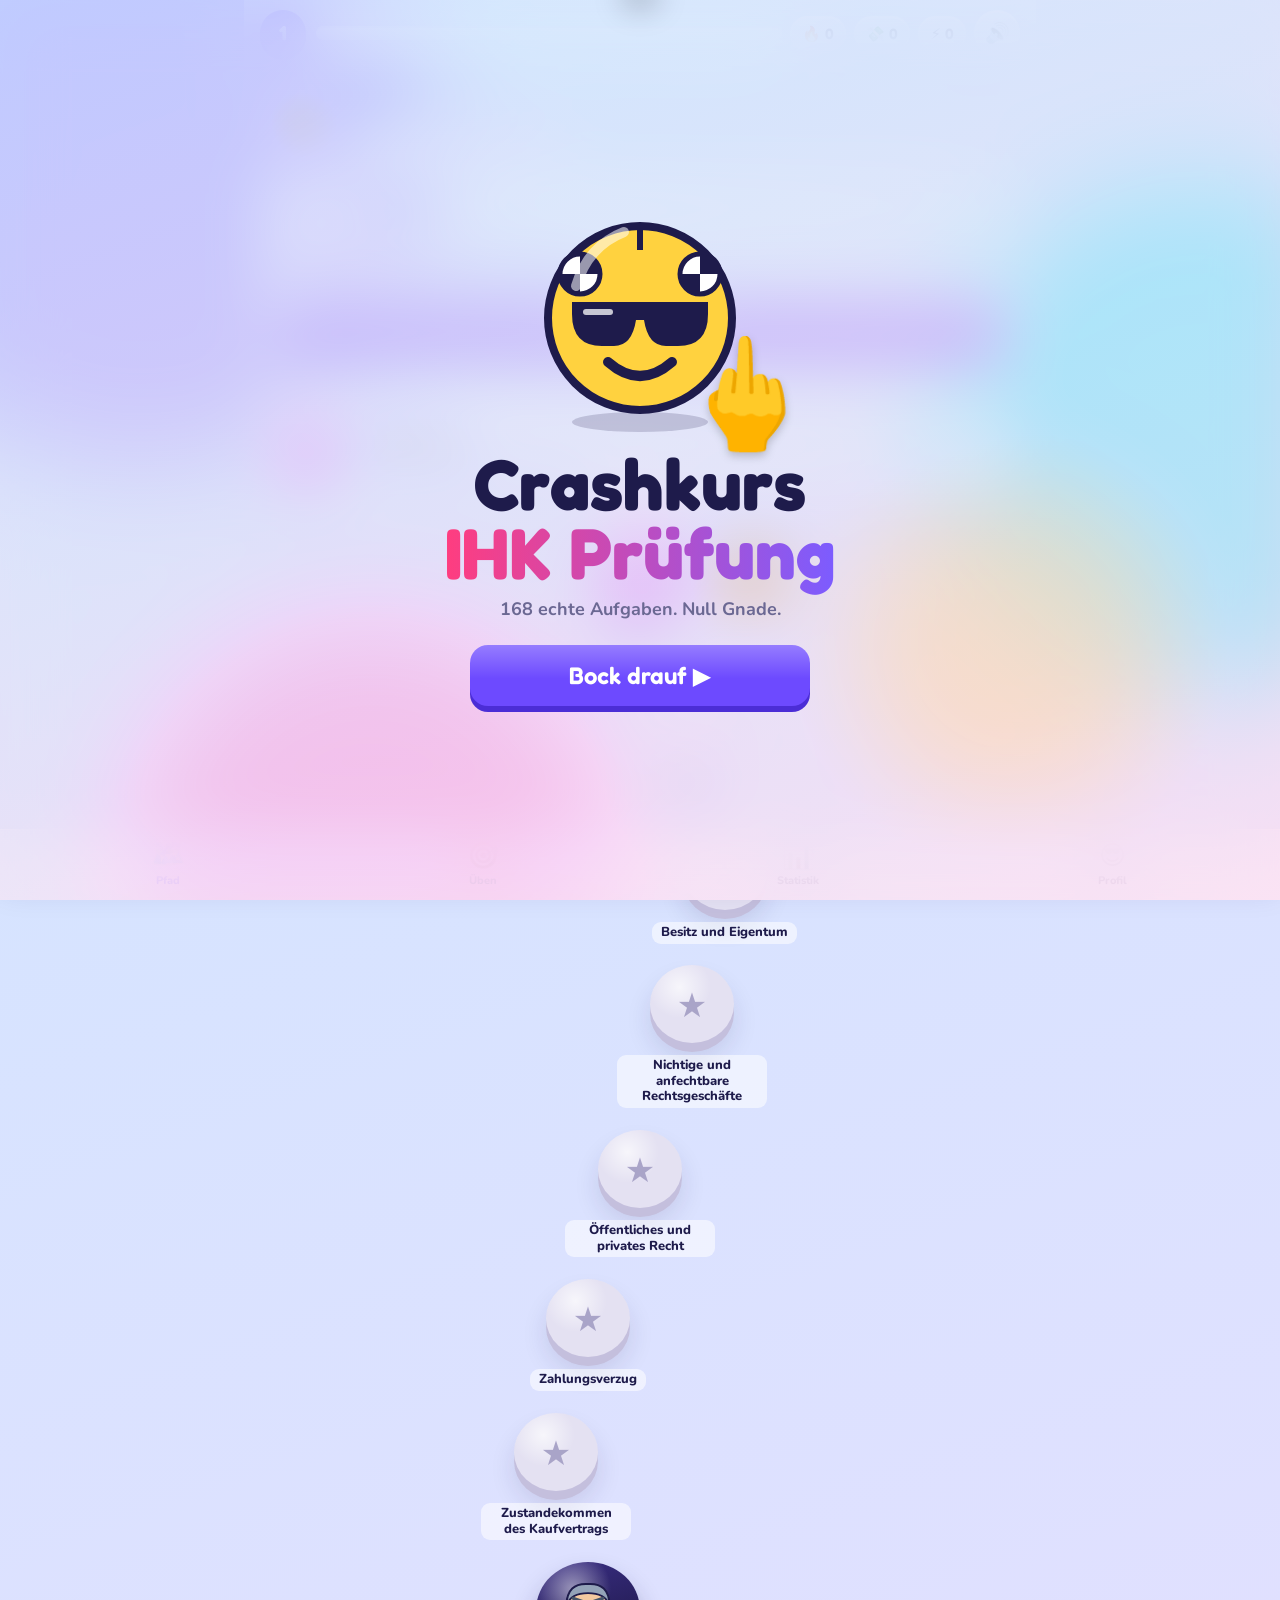
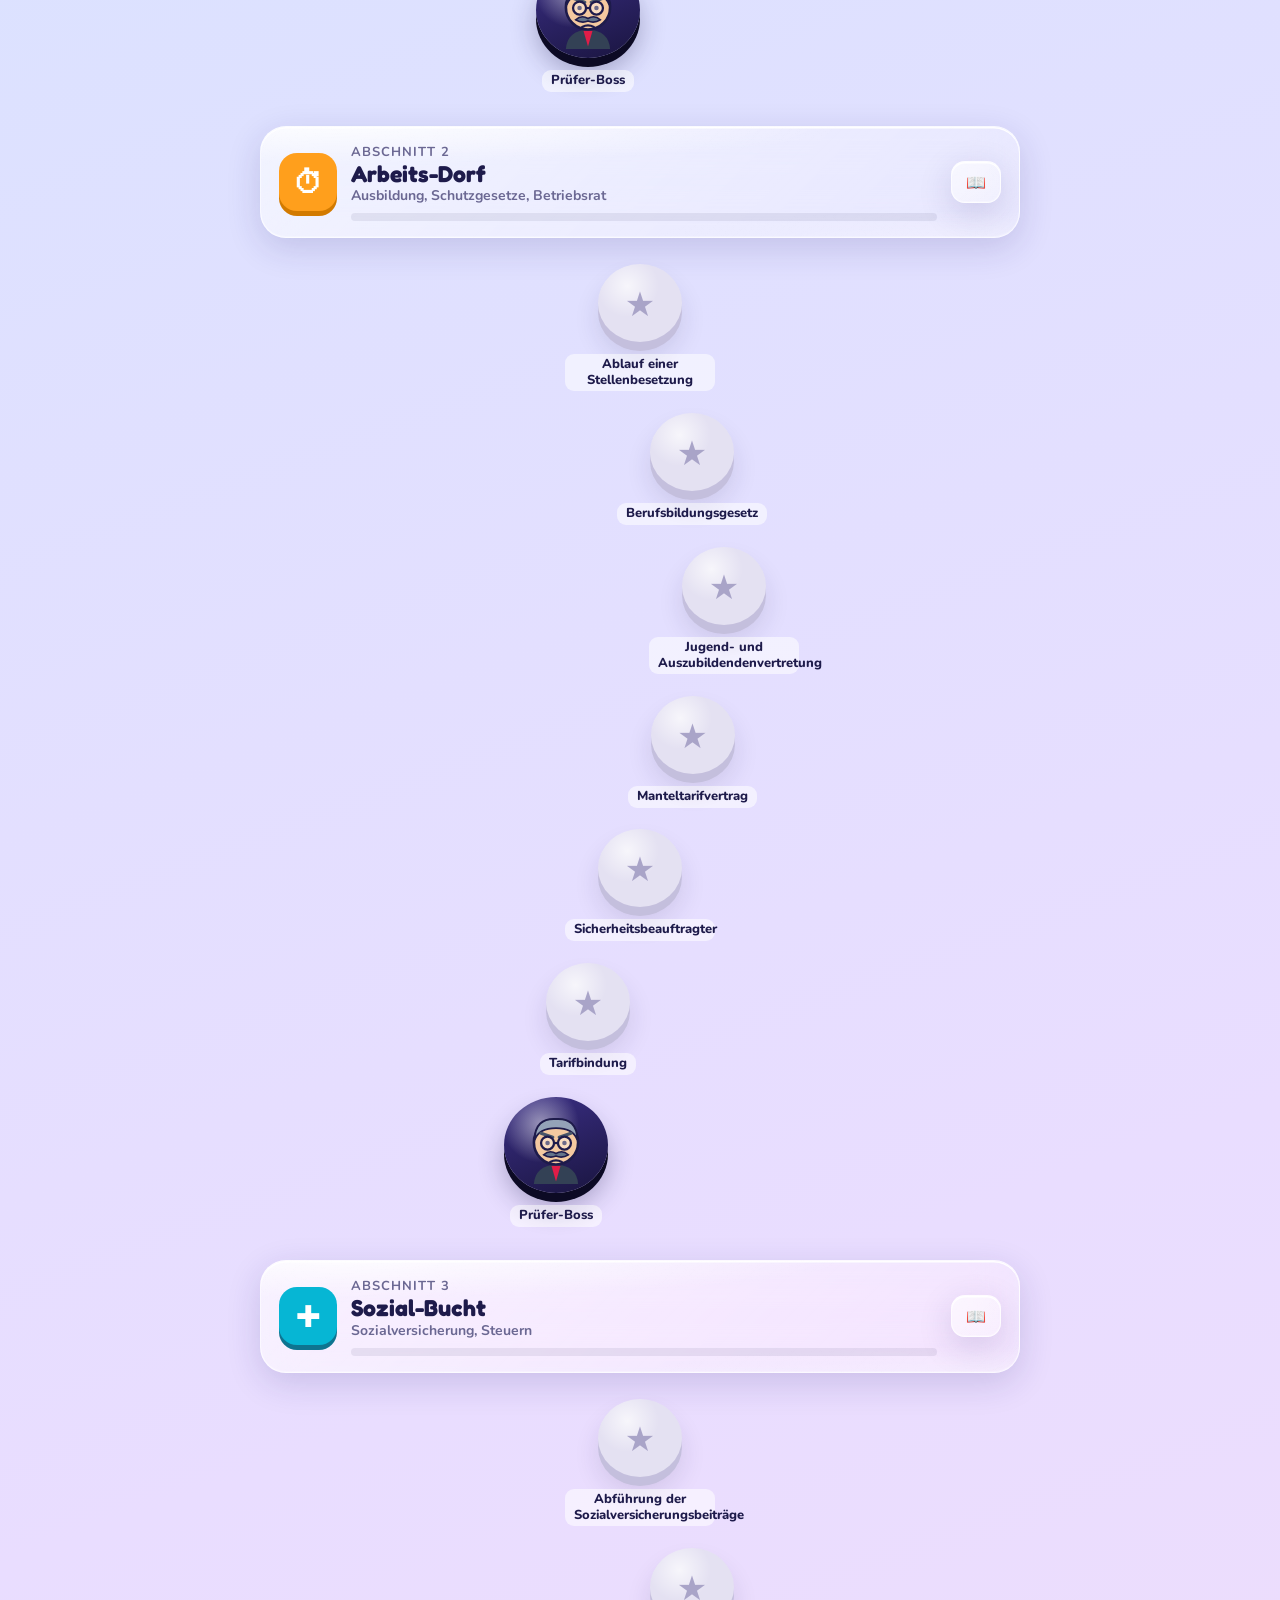
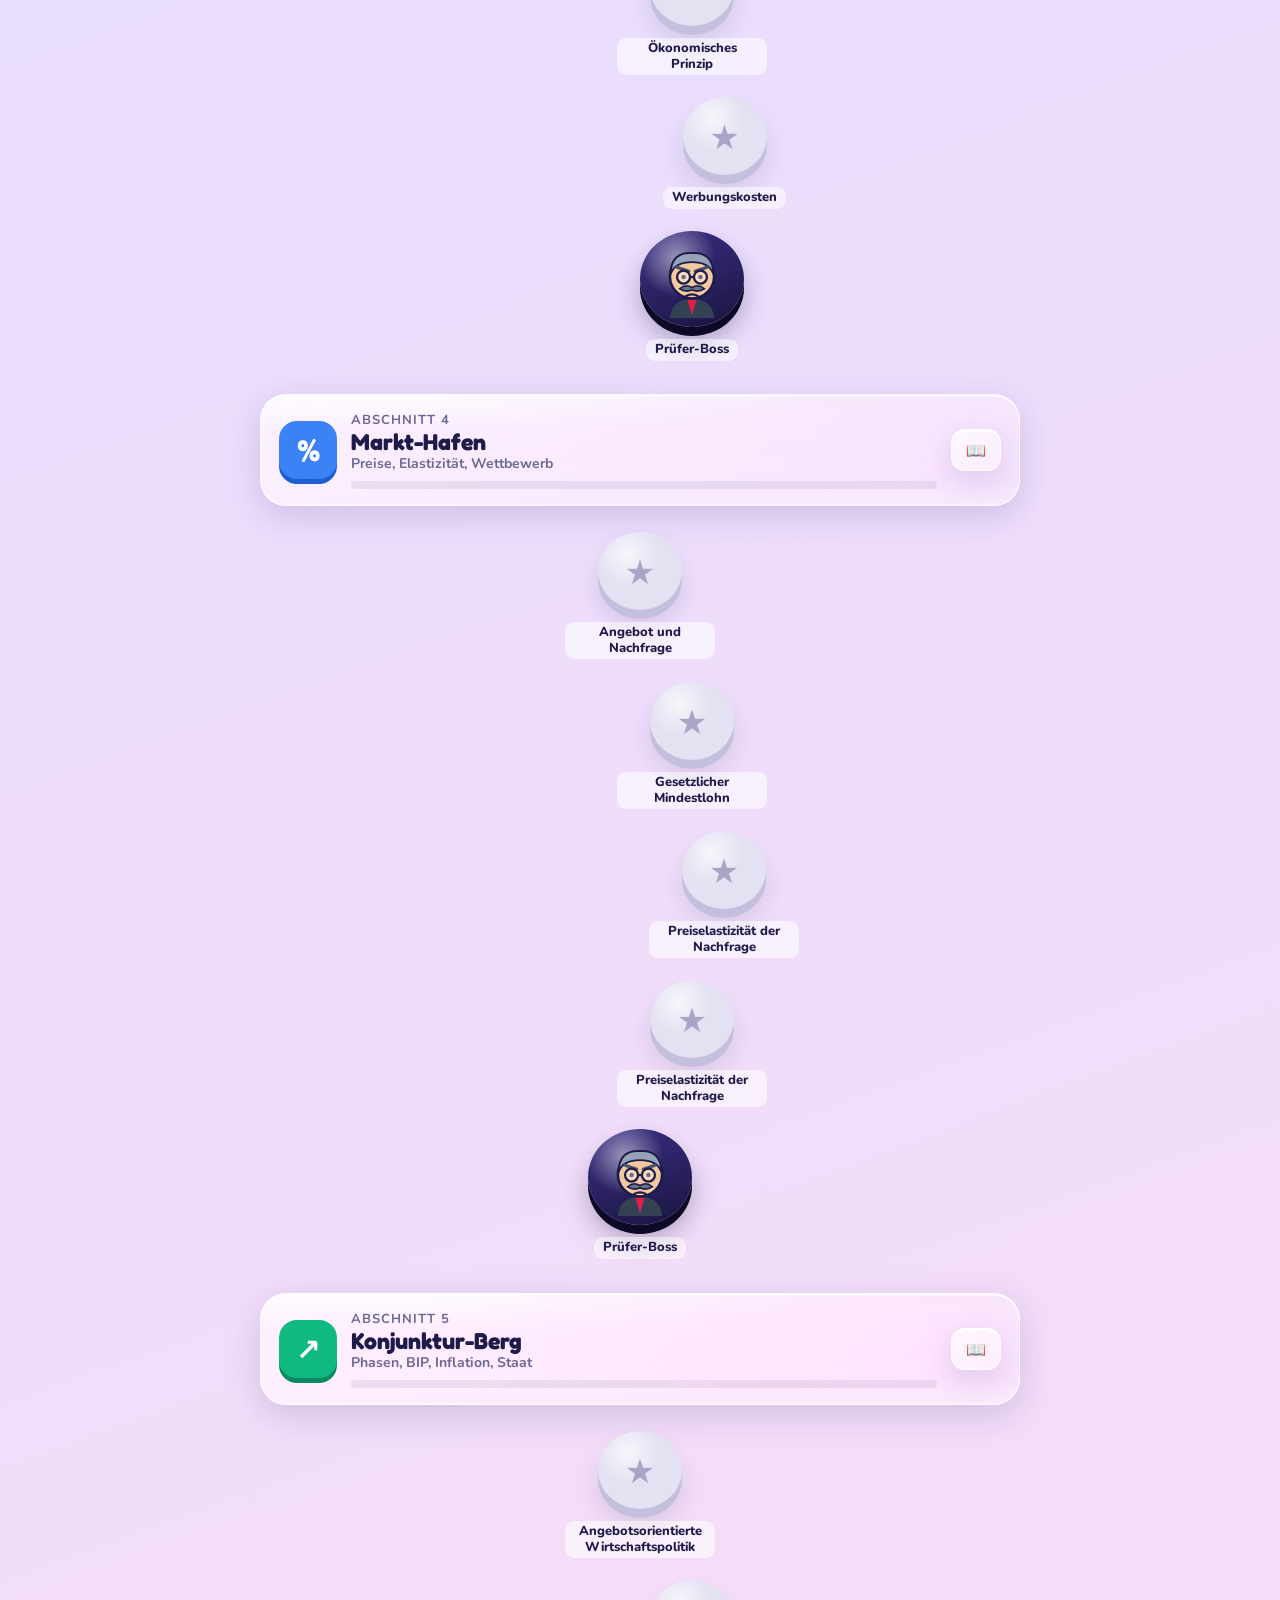
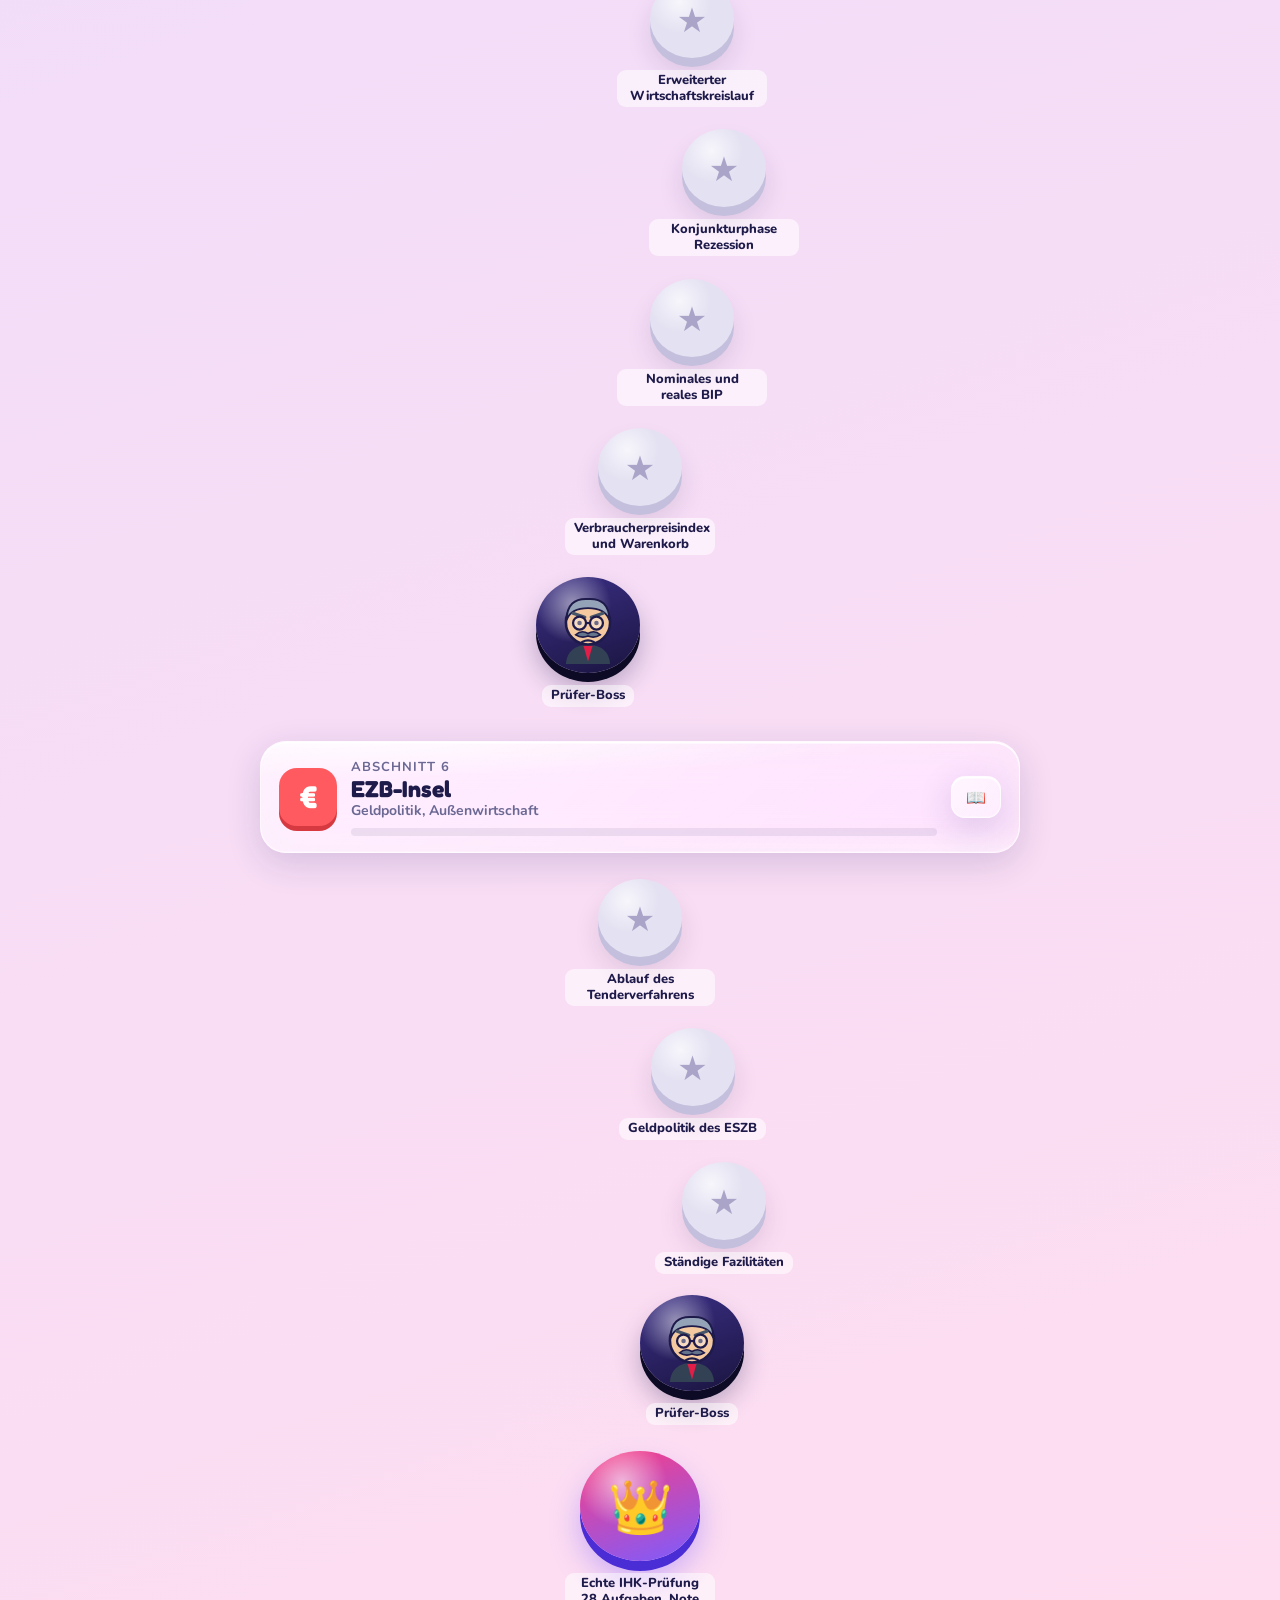
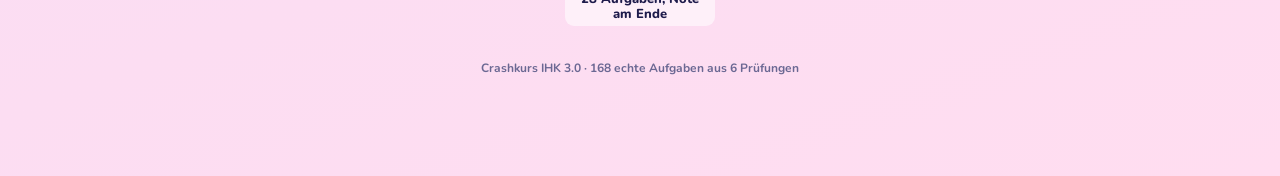
==== beta/index.html @ 233528b5 "Crashkurs IHK 3.0 Testfassung unter /beta: App-Hülle, 17 Lernmodi, Shop, Erfolge, Liga, Statistik, G" ====
<!doctype html>
<html lang="de">
<head>
<meta charset="utf-8">
<meta name="viewport" content="width=device-width, initial-scale=1, viewport-fit=cover">
<title>Crashkurs IHK</title>
<meta name="apple-mobile-web-app-capable" content="yes">
<meta name="mobile-web-app-capable" content="yes">
<meta name="apple-mobile-web-app-title" content="Crashkurs IHK">
<meta name="apple-mobile-web-app-status-bar-style" content="default">
<meta name="theme-color" content="#DDF0FF">
<meta name="format-detection" content="telephone=no">
<meta name="robots" content="noindex">
<link rel="manifest" href="../manifest.webmanifest">
<link rel="apple-touch-icon" href="../apple-touch-icon.png">
<link rel="icon" href="../icon-192.png">
<link rel="preconnect" href="https://fonts.googleapis.com">
<link rel="stylesheet" href="https://fonts.googleapis.com/css2?family=Fredoka:wght@500;600;700&family=Nunito:wght@600;700;800;900&display=swap">
<style>

/* Ein helles Spielbrett: Weltkarte mit fünf Inseln und Boss, darunter Spielrunden mit Herzen, Serie und XP */
:root{
  --bg1:#DDF0FF; --bg2:#FFE9F7; --ink:#1E1B4B; --muted:#6B6893; --card:#FFFFFF; --line:#E6E3F5;
  --ok:#22C55E; --ok-d:#15803D; --ok-bg:#E8FBEF; --bad:#F43F5E; --bad-d:#BE123C; --bad-bg:#FFE8EC;
  --gold:#FFC531; --gold-d:#D99A00; --pri:#6D4AFF; --pri-d:#4B2DD6;
  --w1:#FF5A5F; --w1d:#D63A40; --w2:#3B82F6; --w2d:#1D5FD0; --w3:#10B981; --w3d:#0A8A60; --w4:#A855F7; --w4d:#7E2FD0; --w5:#FF9F1C; --w5d:#D27A00; --w6:#06B6D4; --w6d:#0E7490;
  --f-d:"Fredoka","Nunito",system-ui,sans-serif; --f-b:"Nunito",system-ui,-apple-system,sans-serif;
  color-scheme:light;
}
*{box-sizing:border-box;-webkit-tap-highlight-color:transparent}
[hidden]{display:none!important}
html{min-height:100%;background:linear-gradient(160deg,var(--bg1),var(--bg2));background-color:var(--bg1)}
body{min-height:100vh;min-height:100dvh}
body{margin:0;font-family:var(--f-b);font-weight:700;color:var(--ink);background:transparent;font-size:18px;
  padding-left:max(16px,env(safe-area-inset-left,0px));padding-right:max(16px,env(safe-area-inset-right,0px));padding-top:max(14px,calc(env(safe-area-inset-top,0px) + 8px));padding-bottom:max(40px,env(safe-area-inset-bottom,0px))}
.wrap{max-width:760px;margin:0 auto}
button{font:inherit;color:inherit;border:0;cursor:pointer;touch-action:manipulation}
button:focus-visible{outline:4px solid var(--pri);outline-offset:3px}
/* Kopfleiste */
.top{display:flex;align-items:center;gap:10px;flex-wrap:wrap;margin-bottom:14px}
.badge{display:flex;align-items:center;gap:8px;background:var(--card);border-radius:999px;padding:8px 14px;box-shadow:0 4px 0 var(--line);font-family:var(--f-d);font-weight:600;font-size:17px;white-space:nowrap}
.lvl{display:flex;align-items:center;gap:10px;flex:1 1 220px;min-width:0}
.lvl .ring{width:46px;height:46px;border-radius:50%;background:var(--pri);color:#fff;display:flex;align-items:center;justify-content:center;font-family:var(--f-d);font-size:20px;box-shadow:0 4px 0 var(--pri-d);flex:none}
.xpbar{flex:1;height:14px;background:var(--card);border-radius:99px;overflow:hidden;box-shadow:inset 0 2px 0 var(--line)}
.xpbar i{display:block;height:100%;background:linear-gradient(90deg,var(--gold),#FF8A00);border-radius:99px;transition:width .5s}
.snd{width:46px;height:46px;border-radius:50%;background:var(--card);box-shadow:0 4px 0 var(--line);font-size:20px}
/* Karte */
.hero{text-align:center;margin:6px 0 4px}
.hero h1{font-family:var(--f-d);font-size:40px;margin:0;line-height:1;letter-spacing:.5px}
.hero p{margin:6px 0 0;color:var(--muted);font-size:16px}
.map{position:relative;display:flex;flex-direction:column;gap:26px;padding:24px 0 10px}
.node{display:flex;align-items:center;gap:16px;width:min(100%,520px)}
.node:nth-child(odd){align-self:flex-start;margin-left:6%} .node:nth-child(even){align-self:flex-end;margin-right:6%;flex-direction:row-reverse;text-align:right}
.orb{width:104px;height:104px;border-radius:50%;flex:none;background:var(--c);box-shadow:0 8px 0 var(--cd),0 14px 24px rgba(30,27,75,.18);color:#fff;font-family:var(--f-d);font-size:42px;display:flex;align-items:center;justify-content:center;position:relative;transition:transform .12s}
.orb:active{transform:translateY(6px);box-shadow:0 2px 0 var(--cd)}
.orb .ic{line-height:1}
.node .info{min-width:0}
.node .name{font-family:var(--f-d);font-size:22px;line-height:1.1}
.stars{font-size:22px;letter-spacing:2px;margin-top:4px;color:#D7D3EE}
.stars b{color:var(--gold);font-weight:inherit}
.node .sub{font-size:14px;color:var(--muted)}
.pulse::after{content:"";position:absolute;inset:-8px;border-radius:50%;border:4px solid var(--c);opacity:.5;animation:pulse 1.6s infinite}
@keyframes pulse{0%{transform:scale(.92);opacity:.6}100%{transform:scale(1.18);opacity:0}}
.boss .orb{width:124px;height:124px;background:linear-gradient(150deg,#2B2464,#5B3BD6);box-shadow:0 8px 0 #1A1540,0 14px 24px rgba(30,27,75,.25);font-size:50px}
.path{position:absolute;inset:0;pointer-events:none;z-index:-1}
/* Sheet */
.dim{position:fixed;inset:0;cursor:pointer;background:rgba(30,27,75,.45);display:flex;align-items:flex-end;justify-content:center;z-index:30;padding:0 max(12px,env(safe-area-inset-right,0px)) 0 max(12px,env(safe-area-inset-left,0px))}
.sheet{background:var(--card);width:min(100%,760px);border-radius:28px 28px 0 0;padding:22px 22px calc(22px + env(safe-area-inset-bottom,0px));max-height:88vh;overflow:auto;animation:up .22s ease-out}
@keyframes up{from{transform:translateY(40px);opacity:.5}to{transform:none;opacity:1}}
.sheet h2{font-family:var(--f-d);font-size:28px;margin:0 0 4px}
.btn{display:block;width:100%;border-radius:18px;padding:16px 18px;font-family:var(--f-d);font-size:21px;font-weight:600;background:var(--c,var(--pri));color:#fff;box-shadow:0 6px 0 var(--cd,var(--pri-d));transition:transform .08s}
.btn:active{transform:translateY(5px);box-shadow:0 1px 0 var(--cd,var(--pri-d))}
.btn.light{background:var(--card);color:var(--ink);box-shadow:0 6px 0 var(--line);border:2px solid var(--line)}
.btn[disabled]{background:#D9D6EA;box-shadow:0 6px 0 #C2BEDA;color:#fff}
.btns{display:flex;flex-direction:column;gap:14px;margin-top:16px}
/* Spiel */
.bar{display:flex;align-items:center;gap:12px;margin:calc(-1 * max(14px,calc(env(safe-area-inset-top,0px) + 8px))) -16px 14px;padding:10px 16px;position:sticky;top:0;z-index:15;background:rgba(238,240,255,.92);-webkit-backdrop-filter:blur(10px);backdrop-filter:blur(10px);padding-top:max(10px,calc(env(safe-area-inset-top,0px) + 6px))}
.x{width:44px;height:44px;border-radius:50%;background:var(--card);font-size:22px;box-shadow:0 4px 0 var(--line);flex:none}
.prog{flex:1;height:18px;background:var(--card);border-radius:99px;overflow:hidden;box-shadow:inset 0 2px 0 var(--line)}
.prog i{display:block;height:100%;background:var(--c);border-radius:99px;transition:width .4s}
.hearts{font-size:24px;letter-spacing:1px;white-space:nowrap;color:var(--bad)}
.hearts .off{color:#D7D3EE}
.combo{font-family:var(--f-d);background:var(--gold);color:var(--ink);border-radius:12px;padding:4px 10px;font-size:16px;box-shadow:0 3px 0 var(--gold-d)}
.qcard{background:var(--card);border-radius:26px;padding:22px;box-shadow:0 8px 0 var(--line)}
.tag{display:inline-block;background:var(--c);color:#fff;border-radius:10px;padding:4px 12px;font-size:14px;font-family:var(--f-d);font-weight:600;margin-bottom:10px}
.qtext{font-size:19px;line-height:1.5;font-weight:700}
.qtext b{font-weight:900}
.qtext ul{margin:8px 0;padding-left:22px}
.qtext table{border-collapse:separate;border-spacing:0;margin:10px 0;font-size:16px;border-radius:12px;overflow:hidden;border:2px solid var(--line)}
.qtext td,.qtext th{padding:7px 12px;text-align:right;border-bottom:2px solid var(--line)}
.qtext th{background:#F4F2FF}
.tbl{overflow-x:auto}
.ask{margin-top:12px;font-family:var(--f-d);font-size:21px;font-weight:600;color:var(--c)}
.answers{display:flex;flex-direction:column;gap:12px;margin-top:18px}
.ans{display:flex;align-items:center;gap:14px;text-align:left;background:var(--card);border:3px solid var(--line);border-radius:18px;padding:14px 16px;box-shadow:0 5px 0 var(--line);font-size:18px;font-weight:800;transition:transform .08s}
.ans:active{transform:translateY(4px);box-shadow:0 1px 0 var(--line)}
.ans .n{width:38px;height:38px;border-radius:12px;background:#F1EFFD;display:flex;align-items:center;justify-content:center;font-family:var(--f-d);flex:none;font-size:18px}
.ans.sel{border-color:var(--c);box-shadow:0 5px 0 var(--cd);background:#FAF9FF}
.ans.sel .n{background:var(--c);color:#fff}
.ans.right{border-color:var(--ok);box-shadow:0 5px 0 var(--ok-d);background:var(--ok-bg)} .ans.right .n{background:var(--ok);color:#fff}
.ans.wrong{border-color:var(--bad);box-shadow:0 5px 0 var(--bad-d);background:var(--bad-bg)} .ans.wrong .n{background:var(--bad);color:#fff}
.numrow{display:flex;gap:12px;align-items:center;margin-top:18px;flex-wrap:wrap}
.numrow input{font-family:var(--f-d);font-size:30px;width:240px;max-width:100%;padding:12px 16px;border-radius:18px;border:3px solid var(--c);color:var(--ink);background:#FAF9FF;font-weight:600}
.numrow .u{font-family:var(--f-d);font-size:24px}
.picked .ans{border-style:dashed}
.lbl{font-size:14px;color:var(--muted);margin-top:14px}
.check{margin-top:18px}
.shake{animation:shake .4s}
@keyframes shake{20%{transform:translateX(-10px)}40%{transform:translateX(10px)}60%{transform:translateX(-6px)}80%{transform:translateX(6px)}}
/* Rückmeldung */
.fb{position:fixed;left:0;right:0;bottom:0;z-index:20;display:flex;justify-content:center;padding:0 max(12px,env(safe-area-inset-right,0px)) 0 max(12px,env(safe-area-inset-left,0px))}
.fb .in{width:min(100%,760px);border-radius:28px 28px 0 0;padding:20px 22px calc(20px + env(safe-area-inset-bottom,0px));animation:up .22s ease-out;max-height:70vh;overflow:auto}
.fb.ok .in{background:var(--ok-bg);border-top:5px solid var(--ok)} .fb.bad .in{background:var(--bad-bg);border-top:5px solid var(--bad)}
.fb h3{font-family:var(--f-d);font-size:28px;margin:0;display:flex;align-items:center;gap:10px;flex-wrap:wrap}
.fb.ok h3{color:var(--ok-d)} .fb.bad h3{color:var(--bad-d)}
.xp{font-size:18px;background:var(--gold);color:var(--ink);border-radius:10px;padding:2px 10px;box-shadow:0 3px 0 var(--gold-d)}
.why{font-size:17px;line-height:1.5;margin-top:8px;font-weight:700}
.why b{font-weight:900}
.space{height:58vh}
/* Spickzettel */
.lern .card{border-radius:18px;padding:14px 16px;background:#F7F5FF;border-left:8px solid var(--c);margin-top:12px}
.lern .card h3{font-family:var(--f-d);margin:0 0 4px;font-size:20px}
.lern .card p{margin:4px 0;font-size:16px;line-height:1.5}
.lern .formel{margin-top:12px;background:var(--ink);color:#fff;border-radius:16px;padding:12px 14px;text-align:center;font-family:var(--f-d);font-size:17px}
/* Ende */
.end{text-align:center;padding-top:10px}
.big3{font-size:76px;letter-spacing:6px;color:#D7D3EE;line-height:1.1}
.big3 b{color:var(--gold);font-weight:inherit;display:inline-block;animation:pop .5s backwards}
.big3 b:nth-child(2){animation-delay:.25s} .big3 b:nth-child(3){animation-delay:.5s}
@keyframes pop{0%{transform:scale(0) rotate(-40deg)}70%{transform:scale(1.3)}100%{transform:none}}
.end h1{font-family:var(--f-d);font-size:40px;margin:6px 0}
.statrow{display:flex;gap:12px;justify-content:center;flex-wrap:wrap;margin:16px 0}
.stat{background:var(--card);border-radius:18px;padding:12px 18px;box-shadow:0 5px 0 var(--line);min-width:110px}
.stat b{display:block;font-family:var(--f-d);font-size:30px}
.stat span{font-size:14px;color:var(--muted)}
.note{font-family:var(--f-d);font-size:110px;line-height:1;color:var(--pri)}
canvas#fx{position:fixed;inset:0;pointer-events:none;z-index:50;width:100%;height:100%}
@media (max-width:520px){.orb{width:84px;height:84px;font-size:34px}.boss .orb{width:100px;height:100px}.hero h1{font-size:32px}.node .name{font-size:19px}}
@media (prefers-reduced-motion:reduce){*{animation:none!important;transition:none!important}}
.sheet{cursor:default}
*{-webkit-tap-highlight-color:transparent}

/* Echte Aufgaben */
.tags{display:flex;flex-wrap:wrap;gap:6px;margin-bottom:6px}.tags .tag{margin:0}
.tag.src{background:#EEF0FF;color:var(--ink)} .tag.typ{background:var(--ink)}
.sit{background:#F6F5FF;border-radius:16px;padding:12px 14px;margin:8px 0 10px;font-size:17px;line-height:1.5;color:#3A376B;border-left:6px solid var(--c)}
.chips{display:flex;flex-wrap:wrap;gap:10px;margin-top:14px}
.chip{display:flex;align-items:center;gap:10px;background:var(--card);border:3px solid var(--line);border-radius:16px;padding:8px 12px 8px 8px;box-shadow:0 4px 0 var(--line);font-size:16px;font-weight:800;text-align:left;touch-action:none;user-select:none;-webkit-user-select:none;max-width:100%}
.chip .n,.row .slot,.sitem .n{width:36px;height:36px;border-radius:11px;background:var(--c);color:#fff;display:flex;align-items:center;justify-content:center;font-family:var(--f-d);flex:none;font-size:18px}
.chip.sel{border-color:var(--c);box-shadow:0 4px 0 var(--cd);transform:translateY(-3px)}
.ghost{position:fixed;z-index:60;pointer-events:none;transform:rotate(-3deg) scale(1.06);box-shadow:0 14px 30px rgba(30,27,75,.3)!important;border-color:var(--c)!important;margin:0}
.rows{display:flex;flex-direction:column;gap:12px;margin-top:18px}
.row{display:flex;align-items:center;gap:14px;text-align:left;background:var(--card);border:3px dashed #CFCBEA;border-radius:18px;padding:12px 14px;font-size:17px;font-weight:800}
.row .slot{background:#F1EFFD;color:var(--muted);width:auto;min-width:44px;padding:0 8px;height:44px;font-size:20px;gap:6px}
.row.filled{border-style:solid;border-color:var(--c)} .row.filled .slot{background:var(--c);color:#fff}
.row.hover{background:#F4F2FF;border-color:var(--c);transform:scale(1.02)}
.row.right{border:3px solid var(--ok);background:var(--ok-bg)} .row.right .slot{background:var(--ok);color:#fff}
.row.wrong{border:3px solid var(--bad);background:var(--bad-bg)} .row.wrong .slot{background:var(--bad);color:#fff}
.row .slot s{opacity:.7;font-size:15px}
.pop{animation:pop2 .3s}@keyframes pop2{50%{transform:scale(1.04)}}
.sortlist{display:flex;flex-direction:column;gap:12px;margin-top:16px}
.sitem{display:flex;align-items:center;gap:12px;background:var(--card);border:3px solid var(--line);border-radius:18px;padding:12px;box-shadow:0 5px 0 var(--line);font-size:17px;font-weight:800;touch-action:none;user-select:none;-webkit-user-select:none;cursor:grab;position:relative}
.sitem .t{flex:1;min-width:0}
.sitem .grip{font-size:22px;color:var(--muted);flex:none}
.sitem .mv{display:flex;flex-direction:column;gap:4px;flex:none}
.sitem .mv button{width:40px;height:30px;border-radius:9px;background:#F1EFFD;font-size:14px;color:var(--ink)}
.sitem.drag{z-index:5;border-color:var(--c);box-shadow:0 14px 28px rgba(30,27,75,.25);cursor:grabbing;transition:none}
.sitem.right{border-color:var(--ok);background:var(--ok-bg)} .sitem.right .n{background:var(--ok)}
.sitem.wrong{border-color:var(--bad);background:var(--bad-bg)} .sitem.wrong .n{background:var(--bad)}
.btn.exam{display:flex;justify-content:space-between;align-items:center;gap:10px;text-align:left}
.btn.exam small{font-family:var(--f-b);font-size:14px;color:var(--muted);font-weight:700}
.fehler{text-align:left;max-width:620px;margin:10px auto 0}
.fehler h3{font-family:var(--f-d);font-size:22px;margin:0 0 8px}
.fz{background:var(--card);border-radius:16px;padding:12px 14px;margin-bottom:10px;border-left:7px solid var(--c);box-shadow:0 4px 0 var(--line);font-size:15px;line-height:1.45}
.fz b{display:block;font-size:16px;margin-bottom:2px}
/* ===== Crashkurs IHK: Liquid Glass, Pfad, Figuren, Effekte ===== */
html{background:linear-gradient(160deg,#CFE6FF 0%,#E9DDFF 45%,#FFDDF0 100%);background-color:#DDE6FF}
.blobs{position:fixed;inset:0;z-index:-1;overflow:hidden;pointer-events:none}
.blobs i{position:absolute;border-radius:50%;filter:blur(50px);opacity:.75;animation:blob 18s ease-in-out infinite alternate}
.blobs i:nth-child(1){width:46vmax;height:46vmax;background:#7C5CFF;left:-12vmax;top:-10vmax}
.blobs i:nth-child(2){width:40vmax;height:40vmax;background:#22D3EE;right:-14vmax;top:20vh;animation-duration:22s}
.blobs i:nth-child(3){width:38vmax;height:38vmax;background:#FF5FA2;left:10vw;bottom:-16vmax;animation-duration:26s}
.blobs i:nth-child(4){width:26vmax;height:26vmax;background:#FFC531;right:8vw;bottom:10vh;animation-duration:20s;opacity:.55}
@keyframes blob{0%{transform:translate(0,0) scale(1)}50%{transform:translate(6vw,-4vh) scale(1.12)}100%{transform:translate(-5vw,5vh) scale(.92)}}
.glass,.qcard,.sheet,.fb .in,.badge,.snd,.x,.unit,.stat,.fz,.btn.light{
  background:linear-gradient(135deg,rgba(255,255,255,.62),rgba(255,255,255,.28));
  -webkit-backdrop-filter:blur(22px) saturate(190%);backdrop-filter:blur(22px) saturate(190%);
  border:1px solid rgba(255,255,255,.7);
  box-shadow:inset 0 1.5px 0 rgba(255,255,255,.95),inset 0 -1px 0 rgba(255,255,255,.25),0 10px 34px rgba(40,30,110,.16);position:relative}
.qcard::before,.sheet::before,.unit::before,.fb .in::before{content:"";position:absolute;inset:0;border-radius:inherit;pointer-events:none;
  background:radial-gradient(120% 60% at 10% 0%,rgba(255,255,255,.75),transparent 55%),radial-gradient(80% 40% at 100% 100%,rgba(255,255,255,.25),transparent 60%)}
.qcard>*,.sheet>*,.unit>*,.fb .in>*{position:relative}
.qcard{border-radius:30px}
.sheet{border-radius:32px 32px 0 0}
.bar{background:rgba(255,255,255,.35);-webkit-backdrop-filter:blur(20px) saturate(180%);backdrop-filter:blur(20px) saturate(180%);border-bottom:1px solid rgba(255,255,255,.6)}
.top{position:sticky;top:0;z-index:15;margin:-14px -16px 14px;padding:10px 16px;background:rgba(255,255,255,.3);-webkit-backdrop-filter:blur(20px) saturate(180%);backdrop-filter:blur(20px) saturate(180%);border-bottom:1px solid rgba(255,255,255,.6)}
.ans,.chip,.row,.sitem{background:linear-gradient(135deg,rgba(255,255,255,.85),rgba(255,255,255,.55));-webkit-backdrop-filter:blur(10px);backdrop-filter:blur(10px)}
.btn{background:linear-gradient(180deg,rgba(255,255,255,.28),rgba(255,255,255,0) 55%),var(--c,var(--pri));position:relative;overflow:hidden}
.btn::after{content:"";position:absolute;top:0;left:-60%;width:40%;height:100%;background:linear-gradient(100deg,transparent,rgba(255,255,255,.55),transparent);transform:skewX(-20deg);animation:sheen 3.2s ease-in-out infinite}
.btn.light::after{display:none}
@keyframes sheen{0%,60%{left:-60%}100%{left:130%}}
/* Titel */
.hero h1{font-size:44px;background:linear-gradient(90deg,#4B2DD6,#FF3D7F,#FF9F1C);-webkit-background-clip:text;background-clip:text;color:transparent;filter:drop-shadow(0 3px 0 rgba(255,255,255,.8))}
.hero .claim{display:inline-block;margin-top:6px;font-family:var(--f-d);font-size:15px;background:#1E1B4B;color:#FFD23F;padding:4px 12px;border-radius:99px;transform:rotate(-2deg)}
/* Pfad */
.unit{border-radius:26px;padding:16px 18px;margin:26px 0 8px;display:flex;align-items:center;gap:14px;overflow:hidden}
.unit .uic{width:58px;height:58px;border-radius:18px;background:var(--c);color:#fff;font-family:var(--f-d);font-size:30px;display:flex;align-items:center;justify-content:center;box-shadow:0 5px 0 var(--cd);flex:none}
.unit .ut{flex:1;min-width:0}.unit .uk{font-size:13px;color:var(--muted);text-transform:uppercase;letter-spacing:1px}
.unit .un{font-family:var(--f-d);font-size:23px;line-height:1.1}.unit .us{font-size:14px;color:var(--muted)}
.unit .ub{width:auto;padding:10px 14px;font-size:16px;flex:none;border-radius:14px}
.unit .ubar{height:8px;border-radius:9px;background:rgba(30,27,75,.08);margin-top:8px;overflow:hidden}.unit .ubar i{display:block;height:100%;background:var(--c);border-radius:9px}
.path{position:relative;display:flex;flex-direction:column;align-items:center;gap:22px;padding:18px 0 8px;inset:auto;z-index:auto;pointer-events:auto}
.pnode{position:relative;transform:translateX(var(--x));display:flex;flex-direction:column;align-items:center;animation:nodein .55s cubic-bezier(.3,1.6,.5,1) both;animation-delay:var(--d)}
@keyframes nodein{from{opacity:0;transform:translateX(var(--x)) scale(.3) translateY(30px)}}
.pbtn{width:84px;height:78px;border-radius:50%;background:radial-gradient(circle at 35% 28%,rgba(255,255,255,.55),transparent 40%),var(--c);box-shadow:0 9px 0 var(--cd),0 16px 26px rgba(30,27,75,.22);color:#fff;font-size:34px;font-family:var(--f-d);display:flex;align-items:center;justify-content:center;transition:transform .1s}
.pbtn:active{transform:translateY(7px);box-shadow:0 2px 0 var(--cd)}
.pbtn.open{background:radial-gradient(circle at 35% 28%,rgba(255,255,255,.7),transparent 40%),#E4E1F2;box-shadow:0 9px 0 #C4BFDD,0 16px 26px rgba(30,27,75,.12);color:#A9A4C8}
.pbtn.done{background:radial-gradient(circle at 35% 28%,rgba(255,255,255,.7),transparent 40%),linear-gradient(160deg,#FFD84D,#FFAE00);box-shadow:0 9px 0 #C98500,0 16px 26px rgba(255,170,0,.35)}
.pbtn.cur{animation:hop 1.6s ease-in-out infinite}
@keyframes hop{0%,100%{transform:none}50%{transform:translateY(-6px)}}
.pnode .ring2{position:absolute;top:-9px;width:102px;height:96px;border-radius:50%;border:6px solid var(--c);opacity:.35;animation:ring 1.6s infinite;pointer-events:none}
@keyframes ring{0%{transform:scale(.9);opacity:.5}100%{transform:scale(1.25);opacity:0}}
.pnode .plbl{font-size:13px;font-weight:800;color:var(--ink);margin-top:12px;max-width:150px;text-align:center;line-height:1.2;background:rgba(255,255,255,.55);padding:3px 9px;border-radius:9px;-webkit-backdrop-filter:blur(8px);backdrop-filter:blur(8px)}
.pnode .pst{font-size:15px;letter-spacing:1px;color:#D7D3EE;margin-top:2px}.pnode .pst b{color:var(--gold);font-weight:inherit}
.startb{position:absolute;top:-46px;background:#fff;color:var(--c);font-family:var(--f-d);font-size:17px;padding:6px 14px;border-radius:12px;box-shadow:0 4px 0 var(--line);white-space:nowrap;animation:hop 1.6s ease-in-out infinite;z-index:3}
.startb::after{content:"";position:absolute;left:50%;bottom:-8px;margin-left:-8px;border:8px solid transparent;border-top-color:#fff;border-bottom:0}
.buddy{position:absolute;top:-6px;width:96px;z-index:2;pointer-events:none}
.buddy.r{left:calc(50% + 62px)}.buddy.l{right:calc(50% + 62px)}
.pnode.boss .pbtn{width:104px;height:96px;background:radial-gradient(circle at 35% 28%,rgba(255,255,255,.5),transparent 40%),linear-gradient(160deg,#3B2F86,#1A1540);box-shadow:0 9px 0 #0C0A24,0 16px 26px rgba(30,27,75,.3);padding:6px}
.pnode.boss .pbtn svg{width:78px;height:78px}
.pnode.final .pbtn{width:120px;height:110px;font-size:52px;background:radial-gradient(circle at 35% 28%,rgba(255,255,255,.6),transparent 40%),linear-gradient(160deg,#FF3D7F,#7C5CFF);box-shadow:0 10px 0 #4B2DD6,0 18px 30px rgba(124,92,255,.4)}
/* Figuren */
.mask svg{width:100%;height:auto;display:block;overflow:visible}
.mask{position:relative;animation:bob 2.6s ease-in-out infinite}
@keyframes bob{50%{transform:translateY(-5px) rotate(-3deg)}}
.mask .pup{animation:blink 4.2s infinite;transform-box:fill-box;transform-origin:center}
@keyframes blink{0%,94%,100%{transform:scaleY(1)}96%{transform:scaleY(.1)}}
.mask .hand{position:absolute;right:-18%;bottom:-6%;font-size:46px;line-height:1;animation:finger .9s cubic-bezier(.3,1.9,.5,1) both;transform-origin:50% 90%;filter:drop-shadow(0 4px 4px rgba(0,0,0,.2))}
@keyframes finger{0%{transform:scale(0) rotate(-60deg)}55%{transform:scale(1.35) rotate(12deg)}75%{transform:scale(.95) rotate(-8deg)}100%{transform:scale(1) rotate(0)}}
.mask .hand.wig{animation:finger .9s cubic-bezier(.3,1.9,.5,1) both,wig .25s .9s 4 ease-in-out}
@keyframes wig{50%{transform:rotate(14deg)}}
.bubble{position:relative;background:#fff;border-radius:18px;padding:10px 14px;font-family:var(--f-d);font-size:17px;line-height:1.25;box-shadow:0 5px 0 var(--line);animation:bub .45s cubic-bezier(.3,1.7,.5,1) both}
@keyframes bub{from{transform:scale(.4);opacity:0}}
.say{display:flex;align-items:center;gap:12px;margin:8px 0}
.say .mask{width:92px;flex:none}
.say .bubble::before{content:"";position:absolute;left:-9px;top:50%;margin-top:-9px;border:9px solid transparent;border-right-color:#fff;border-left:0}
/* Rückmeldung */
.fb .in{border-radius:30px 30px 0 0}
.fb.ok .in{background:linear-gradient(135deg,rgba(220,252,231,.92),rgba(187,247,208,.7));border-top:4px solid var(--ok)}
.fb.bad .in{background:linear-gradient(135deg,rgba(255,228,230,.94),rgba(254,205,211,.72));border-top:4px solid var(--bad)}
.fbhead{display:flex;align-items:center;gap:12px}.fbhead .mask{width:86px;flex:none}
.fbhead h3{flex:1}
/* Effekte */
#flash{position:fixed;inset:0;z-index:55;pointer-events:none;opacity:0}
#flash.ok{background:radial-gradient(circle,transparent 40%,rgba(34,197,94,.45));animation:flash .6s ease-out}
#flash.bad{background:radial-gradient(circle,transparent 35%,rgba(244,63,94,.6));animation:flash .7s ease-out}
#flash.white{background:#fff;animation:flash .5s ease-out}
@keyframes flash{0%{opacity:1}100%{opacity:0}}
.quake{animation:quake .5s cubic-bezier(.36,.07,.19,.97)}
@keyframes quake{10%,90%{transform:translate(-2px,1px)}20%,80%{transform:translate(5px,-3px) rotate(.4deg)}30%,50%,70%{transform:translate(-9px,4px) rotate(-.6deg)}40%,60%{transform:translate(9px,-4px) rotate(.6deg)}}
.emo{position:fixed;z-index:58;pointer-events:none;font-size:var(--s,34px);left:var(--x0);top:var(--y0);animation:emo var(--t,1.3s) cubic-bezier(.2,.7,.4,1) forwards}
@keyframes emo{0%{transform:translate(-50%,-50%) scale(.2) rotate(0)}15%{transform:translate(-50%,-50%) scale(1.2)}100%{transform:translate(calc(-50% + var(--dx)),calc(-50% + var(--dy))) scale(.9) rotate(var(--r));opacity:0}}
#slam{position:fixed;inset:0;z-index:57;display:flex;align-items:center;justify-content:center;pointer-events:none}
#slam b{font-family:var(--f-d);font-size:min(17vw,110px);color:#fff;-webkit-text-stroke:5px #1E1B4B;paint-order:stroke;text-shadow:0 8px 0 #1E1B4B;animation:slam 1.1s cubic-bezier(.2,1.6,.4,1) forwards;white-space:nowrap}
@keyframes slam{0%{transform:scale(3) rotate(-12deg);opacity:0}25%{transform:scale(1) rotate(-6deg);opacity:1}75%{transform:scale(1.05) rotate(-6deg);opacity:1}100%{transform:scale(.6) rotate(-6deg) translateY(-40px);opacity:0}}
.xpfly{position:fixed;z-index:58;font-family:var(--f-d);font-size:30px;color:#FFB800;-webkit-text-stroke:2px #1E1B4B;paint-order:stroke;pointer-events:none;animation:xpfly 1.1s ease-in forwards}
@keyframes xpfly{0%{transform:scale(.4)}20%{transform:scale(1.4)}100%{transform:translate(var(--dx),var(--dy)) scale(.5);opacity:.2}}
.qcard{animation:cardin .45s cubic-bezier(.3,1.5,.5,1)}
@keyframes cardin{from{transform:translateX(60px) rotate(2deg);opacity:0}}
.ans{animation:ansin .4s cubic-bezier(.3,1.5,.5,1) both}
.answers .ans:nth-child(1){animation-delay:.05s}.answers .ans:nth-child(2){animation-delay:.1s}.answers .ans:nth-child(3){animation-delay:.15s}.answers .ans:nth-child(4){animation-delay:.2s}.answers .ans:nth-child(5){animation-delay:.25s}.answers .ans:nth-child(6){animation-delay:.3s}
@keyframes ansin{from{transform:translateY(16px) scale(.96);opacity:0}}
.ans.right{animation:okpop .5s cubic-bezier(.3,1.8,.5,1)}@keyframes okpop{40%{transform:scale(1.06)}}
.hearts.lost{animation:hlost .6s}@keyframes hlost{30%{transform:scale(1.6) rotate(-15deg)}}
/* Startbildschirm */
#splash{position:fixed;inset:0;z-index:70;display:flex;flex-direction:column;align-items:center;justify-content:center;gap:10px;padding:24px;text-align:center;
  background:linear-gradient(160deg,rgba(207,230,255,.75),rgba(255,221,240,.75));-webkit-backdrop-filter:blur(30px) saturate(180%);backdrop-filter:blur(30px) saturate(180%)}
#splash .mask{width:min(52vw,240px);animation:crashdrop 1s cubic-bezier(.5,0,.6,1.4) both,bob 2.6s 1.1s ease-in-out infinite}
@keyframes crashdrop{0%{transform:translateY(-110vh) rotate(-30deg)}70%{transform:translateY(0) scaleY(.75) scaleX(1.2)}85%{transform:translateY(-14px) scaleY(1.05)}100%{transform:none}}
#splash h1{font-family:var(--f-d);font-size:min(13vw,72px);line-height:.95;margin:6px 0 0;color:#1E1B4B}
#splash h1 span{display:inline-block;animation:lslam .5s cubic-bezier(.3,1.8,.5,1) both}
@keyframes lslam{from{transform:translateY(-60px) scale(2);opacity:0}}
#splash h1 em{font-style:normal;background:linear-gradient(90deg,#FF3D7F,#7C5CFF);-webkit-background-clip:text;background-clip:text;color:transparent}
#splash p{margin:0;color:var(--muted);font-size:18px}
#splash .btn{max-width:340px;margin-top:14px;font-size:24px}
.crack{position:fixed;inset:0;z-index:71;pointer-events:none}
.end .mask{width:150px;margin:0 auto}
.end .bubble{display:inline-block;margin:8px auto 4px;max-width:440px}
.pfr svg{width:100%;height:auto;display:block}
.duo{display:flex;align-items:flex-end;justify-content:center;gap:10px}.duo>div{width:120px}
.mask{container-type:inline-size}.mask .hand{font-size:46px;font-size:44cqw;right:-22%}

/* ===== Version 3: App-Hülle fürs iPhone ===== */
#app{zoom:var(--zoom,1)}
body{padding-bottom:calc(96px + env(safe-area-inset-bottom,0px));-webkit-user-select:none;user-select:none;-webkit-touch-callout:none;overscroll-behavior-y:none}
body.notab{padding-bottom:max(40px,env(safe-area-inset-bottom,0px))}
input,textarea{-webkit-user-select:text;user-select:text;font-size:16px}
.seitein{animation:seitein .32s cubic-bezier(.2,.9,.3,1)}
@keyframes seitein{from{opacity:0;transform:translateY(14px)}}
.muted{color:var(--muted)} .center{text-align:center} .klein{font-size:13px}
#tabbar{position:fixed;left:0;right:0;bottom:0;z-index:25;display:flex;justify-content:space-around;padding:8px max(10px,env(safe-area-inset-left,0px)) calc(8px + env(safe-area-inset-bottom,0px));
  background:rgba(255,255,255,.55);-webkit-backdrop-filter:blur(26px) saturate(200%);backdrop-filter:blur(26px) saturate(200%);border-top:1px solid rgba(255,255,255,.7);box-shadow:0 -8px 30px rgba(40,30,110,.1);transition:transform .3s cubic-bezier(.3,1.2,.5,1)}
#tabbar.weg{transform:translateY(130%)}
.tb{flex:1;max-width:110px;background:none;display:flex;flex-direction:column;align-items:center;gap:2px;font-size:11px;font-weight:800;color:var(--muted);padding:4px 0;border-radius:16px;transition:transform .15s}
.tb .ti{font-size:26px;line-height:1.1;position:relative;filter:grayscale(.7);opacity:.75;transition:all .2s}
.tb.an{color:var(--pri)} .tb.an .ti{filter:none;opacity:1;transform:translateY(-2px) scale(1.12)}
.tb:active{transform:scale(.9)}
.pill{position:absolute;top:-4px;right:-14px;background:var(--bad);color:#fff;font-style:normal;font-size:11px;font-family:var(--f-d);min-width:20px;height:20px;border-radius:10px;padding:0 5px;display:flex;align-items:center;justify-content:center;box-shadow:0 2px 0 var(--bad-d)}
#toast{position:fixed;left:50%;top:calc(env(safe-area-inset-top,0px) + 12px);z-index:80;transform:translate(-50%,-160%);background:rgba(30,27,75,.92);color:#fff;font-weight:800;font-size:15px;padding:12px 18px;border-radius:18px;display:flex;align-items:center;gap:10px;max-width:calc(100vw - 32px);box-shadow:0 10px 30px rgba(0,0,0,.25);transition:transform .35s cubic-bezier(.3,1.5,.5,1);-webkit-backdrop-filter:blur(12px);backdrop-filter:blur(12px)}
#toast span{font-size:24px} #toast.show{transform:translate(-50%,0)}
.top .lvl{background:none;padding:0;text-align:left}
.top{gap:8px}.top .badge{padding:7px 11px;font-size:15px}
/* Begrüßung und Heute */
.hello{display:flex;align-items:center;gap:12px;margin:4px 0 12px}.hello .hm{width:74px;flex:none}.hname{font-family:var(--f-d);font-size:26px;line-height:1}
.bubble.klein{font-size:15px;padding:8px 12px;margin-top:6px}
.glass2{background:linear-gradient(135deg,rgba(255,255,255,.66),rgba(255,255,255,.32));-webkit-backdrop-filter:blur(22px) saturate(190%);backdrop-filter:blur(22px) saturate(190%);border:1px solid rgba(255,255,255,.7);box-shadow:inset 0 1.5px 0 rgba(255,255,255,.95),0 10px 30px rgba(40,30,110,.13);border-radius:24px}
.heute{padding:14px;display:flex;flex-direction:column;gap:10px}
.hz{display:flex;align-items:center;gap:14px}.hz b{display:block;font-family:var(--f-d);font-size:20px}.hz span{color:var(--muted);font-size:15px}
.hc{font-size:15px;font-weight:800;background:rgba(109,74,255,.1);border-radius:12px;padding:8px 12px}
.btn.weiter{font-size:20px;padding:14px}
.ringw{position:relative;flex:none}.ringw svg{width:100%;height:100%}.ringi{position:absolute;inset:0;display:flex;align-items:center;justify-content:center;font-family:var(--f-d);font-size:15px}
.ringw circle{transition:stroke-dashoffset 1s cubic-bezier(.3,1,.3,1)}
.chipzeile{display:flex;justify-content:center;margin-top:10px}.chipi{background:var(--gold);color:#1E1B4B;font-weight:900;border-radius:99px;padding:6px 14px;font-size:14px;box-shadow:0 3px 0 var(--gold-d)}
.fuss{text-align:center;color:var(--muted);font-size:12px;margin:26px 0 4px}
/* Seiten */
.seitenkopf h1,.subkopf h1{font-family:var(--f-d);font-size:34px;margin:4px 0 2px}.seitenkopf p{margin:0 0 12px;color:var(--muted)}
.subkopf{display:flex;align-items:center;gap:10px;position:sticky;top:0;z-index:15;margin:-14px -16px 12px;padding:10px 16px;background:rgba(255,255,255,.35);-webkit-backdrop-filter:blur(20px) saturate(180%);backdrop-filter:blur(20px) saturate(180%);border-bottom:1px solid rgba(255,255,255,.6)}
.subkopf h1{font-size:26px;margin:0}
.zur{width:44px;height:44px;border-radius:50%;font-size:30px;line-height:1;background:rgba(255,255,255,.7);box-shadow:0 3px 0 var(--line);flex:none;padding-bottom:4px}
.gk{font-family:var(--f-d);font-size:20px;margin:20px 4px 10px}
.mgrid{display:grid;grid-template-columns:1fr 1fr;gap:12px}
.mk{position:relative;text-align:left;padding:14px;border-radius:22px;min-height:118px;display:flex;flex-direction:column;gap:4px;color:#fff;
  background:radial-gradient(120% 80% at 0% 0%,rgba(255,255,255,.38),transparent 55%),var(--c);box-shadow:0 6px 0 rgba(0,0,0,.18),0 12px 24px rgba(30,27,75,.15);transition:transform .1s}
.mk:active{transform:translateY(4px) scale(.98)}.mk .mi{font-size:32px;line-height:1}.mk b{font-family:var(--f-d);font-size:19px;font-weight:600;line-height:1.1}.mk small{font-size:13px;opacity:.92;font-weight:700}
.mk.aus{filter:saturate(.35);opacity:.75}.mk .pill{top:10px;right:10px}
.daily{display:flex;align-items:center;gap:14px;padding:16px;cursor:pointer}.daily .dl{font-size:40px}.daily b{display:block;font-family:var(--f-d);font-size:20px}.daily span{font-size:14px;color:var(--muted)}.daily .dr{margin-left:auto;font-size:26px}
.welten{display:grid;grid-template-columns:1fr 1fr;gap:10px}
.wk{display:flex;align-items:center;gap:10px;padding:12px;border-radius:18px;background:var(--card);box-shadow:0 4px 0 var(--line);font-weight:800;font-size:15px;text-align:left}
.wk span{width:36px;height:36px;border-radius:11px;background:var(--c);color:#fff;display:flex;align-items:center;justify-content:center;font-family:var(--f-d);flex:none}
.tliste{display:flex;flex-direction:column;gap:8px;margin-top:10px}
.titem{display:flex;align-items:center;gap:10px;padding:12px 14px;border-radius:16px;background:var(--card);box-shadow:0 3px 0 var(--line);text-align:left;font-weight:800}
.tdot{width:12px;height:12px;border-radius:50%;background:var(--c);flex:none}.titem .tt,.schw .tt{flex:1;min-width:0}.titem small{color:var(--muted)}
.such{width:100%;padding:14px 16px;border-radius:16px;border:2px solid var(--line);background:var(--card);color:var(--ink);font-family:var(--f-b);font-weight:700;margin:6px 0 12px;-webkit-appearance:none;appearance:none}
.such:focus{outline:none;border-color:var(--pri)} .ta{min-height:160px;font-size:13px}
.gl{background:var(--card);border-radius:16px;margin-bottom:8px;box-shadow:0 3px 0 var(--line);overflow:hidden}
.gl summary{padding:14px 16px;font-weight:900;cursor:pointer;list-style:none;display:flex;justify-content:space-between}.gl summary::after{content:"+";color:var(--muted);font-family:var(--f-d)}
.gl[open] summary::after{content:"−"}.gl p,.gl ol{margin:0;padding:0 16px 14px;line-height:1.5;font-size:15px}.gl ol{padding-left:44px}.gl li{margin:3px 0}
.fliste{display:flex;flex-direction:column;gap:10px}.fk{padding:14px 16px}.fk b{font-family:var(--f-d);font-size:18px;font-weight:600}.fk small{display:block;color:var(--muted);margin-top:4px;font-size:14px;line-height:1.4}
.formel{margin:8px 0;background:var(--ink);color:#fff;border-radius:12px;padding:10px 12px;font-family:var(--f-d);font-size:16px}
.tip{display:flex;gap:12px;align-items:flex-start}.tipic{font-size:30px}
.srliste{display:flex;flex-direction:column;gap:10px}.sitemr{text-align:left;padding:12px 14px;border-radius:18px;background:var(--card);box-shadow:0 4px 0 var(--line);display:flex;flex-direction:column;gap:4px;border-left:6px solid var(--c)}
.sitemr .tag{align-self:flex-start;margin:0}.sitemr .st{font-weight:800}.sitemr small{color:var(--muted)}
/* Statistik */
.prog-k{display:flex;align-items:center;gap:14px;padding:16px}.prog-k b{font-family:var(--f-d);font-size:20px;display:block}.prog-k span{font-size:14px;color:var(--muted)}
.pnote{width:76px;height:76px;border-radius:22px;flex:none;display:flex;align-items:center;justify-content:center;font-family:var(--f-d);font-size:44px;color:#fff;background:#94A3B8;box-shadow:0 5px 0 rgba(0,0,0,.18)}
.pnote.n1,.pnote.n2{background:#22C55E}.pnote.n3{background:#84CC16}.pnote.n4{background:#F59E0B}.pnote.n5,.pnote.n6{background:#F43F5E}
.kgrid{display:grid;grid-template-columns:1fr 1fr;gap:10px;margin-top:12px}
.kz{display:flex;align-items:center;gap:10px;padding:12px;text-align:left;font-weight:800;font-size:14px}.kz small{color:var(--muted);font-weight:700}.kbig{font-family:var(--f-d);font-size:24px;min-width:62px}
.box{padding:16px;margin-top:12px}.box h3{font-family:var(--f-d);margin:0 0 10px;font-size:19px}
.saeulen{display:flex;gap:8px;align-items:flex-end;height:140px}.sae{flex:1;display:flex;flex-direction:column;align-items:center;gap:4px;height:100%}
.sb{flex:1;width:100%;display:flex;align-items:flex-end;background:rgba(109,74,255,.08);border-radius:10px;overflow:hidden}.sb i{display:block;width:100%;background:linear-gradient(180deg,#A78BFA,var(--pri));border-radius:10px;min-height:3px;animation:wachs .8s cubic-bezier(.3,1.3,.5,1) both}
.sb i.hz{background:linear-gradient(180deg,#FFD84D,#FF9F1C)}@keyframes wachs{from{height:0!important}}
.sae b{font-size:12px}.sae span{font-size:12px;color:var(--muted)}
.kal{display:grid;grid-template-columns:repeat(7,1fr);gap:5px;margin-bottom:8px}.kal i{aspect-ratio:1;border-radius:7px;background:rgba(109,74,255,.08)}
.kal .k1{background:#D9CCFF}.kal .k2{background:#B39CFF}.kal .k3{background:#8B6CFF}.kal .k4{background:#5B3BD6}.kal .heute{outline:3px solid var(--gold);outline-offset:-1px}
.bz{display:flex;align-items:center;gap:10px;margin:8px 0;font-size:14px;font-weight:800}.bl{width:42%;min-width:0;white-space:nowrap;overflow:hidden;text-overflow:ellipsis}
.bb{flex:1;height:12px;border-radius:8px;background:rgba(30,27,75,.08);overflow:hidden}.bb i{display:block;height:100%;border-radius:8px;animation:breit .9s cubic-bezier(.3,1.2,.5,1) both}@keyframes breit{from{width:0!important}}
.bq{width:44px;text-align:right}
.schw{display:flex;align-items:center;gap:10px;padding:8px 0;border-bottom:1px solid var(--line);font-weight:800;font-size:15px}.schw:last-child{border:0}
.mini{background:var(--pri);color:#fff;border-radius:10px;padding:6px 12px;font-size:13px;font-family:var(--f-d);box-shadow:0 3px 0 var(--pri-d)}
/* Profil */
.prof{display:flex;align-items:center;gap:14px;margin:6px 0}.prof .pm{width:110px;flex:none}.pname{background:none;font-family:var(--f-d);font-size:26px;text-align:left;padding:0}
.liste{margin-top:12px;padding:4px 0;overflow:hidden}.li{display:flex;align-items:center;gap:12px;width:100%;padding:14px 16px;background:none;text-align:left;font-weight:800;font-size:16px;border-bottom:1px solid var(--line)}
.li:last-child{border:0}.li span{font-size:22px;width:30px;text-align:center}.li i{margin-left:auto;font-style:normal;color:var(--muted);font-size:22px}.li.rot{color:var(--bad)}
.sw{display:flex;align-items:center;gap:12px;padding:14px 16px;border-bottom:1px solid var(--line);cursor:pointer}.sw:last-child{border:0}.sw span{flex:1}.sw small{display:block;color:var(--muted);font-weight:700;font-size:13px}
.sw input{position:absolute;opacity:0;pointer-events:none}.sw i{width:52px;height:32px;border-radius:16px;background:#D9D6EA;position:relative;transition:background .2s;flex:none}
.sw i::after{content:"";position:absolute;top:3px;left:3px;width:26px;height:26px;border-radius:50%;background:#fff;box-shadow:0 2px 4px rgba(0,0,0,.2);transition:transform .25s cubic-bezier(.3,1.5,.5,1)}
.sw input:checked+i{background:var(--ok)}.sw input:checked+i::after{transform:translateX(20px)}
.pad{padding:8px}.seg{display:flex;gap:6px;background:rgba(30,27,75,.06);border-radius:14px;padding:4px}.seg button{flex:1;border-radius:11px;padding:10px 4px;background:none;font-weight:800;font-size:14px;color:var(--muted);display:flex;flex-direction:column;align-items:center}
.seg button small{font-size:11px}.seg button.an{background:var(--card);color:var(--ink);box-shadow:0 2px 6px rgba(0,0,0,.1)}
/* Shop */
.shopkopf{display:flex;align-items:center;gap:12px;padding:14px}.shopkopf .spm{width:96px;flex:none}.shopkopf b{font-family:var(--f-d);font-size:24px;display:block}.shopkopf span{font-size:13px;color:var(--muted)}
.sgrid{display:grid;grid-template-columns:repeat(3,1fr);gap:10px}
.si{display:flex;flex-direction:column;align-items:center;gap:4px;padding:12px 6px;border-radius:18px;background:var(--card);box-shadow:0 4px 0 var(--line);border:3px solid transparent}
.si.an{border-color:var(--ok)}.si .se{font-size:34px;width:48px;height:48px;border-radius:50%;display:flex;align-items:center;justify-content:center}.si b{font-size:13px}.si small{font-size:12px;color:var(--muted);font-weight:800}
.vgrid{display:flex;flex-direction:column;gap:10px}.vi{display:flex;align-items:center;gap:12px;padding:12px 14px;text-align:left;position:relative}
.vi .se{font-size:32px}.vi b{display:block}.vi small{color:var(--muted);font-size:13px}.vi .preis{margin-left:auto;font-family:var(--f-d);white-space:nowrap}.vi .hab{position:absolute;top:6px;right:12px;font-size:11px;color:var(--muted);font-weight:900}
.o-hut,.o-acc{position:absolute;pointer-events:none;line-height:1}.o-hut{left:50%;top:-24%;font-size:56cqw;transform:translateX(-50%) rotate(-8deg)}.o-acc{left:-16%;bottom:-2%;font-size:38cqw}
.egrid{display:grid;grid-template-columns:1fr 1fr;gap:10px}.ek{background:var(--card);border-radius:18px;padding:12px;box-shadow:0 4px 0 var(--line);display:flex;flex-direction:column;gap:2px;opacity:.6}
.ek.an{opacity:1;background:linear-gradient(135deg,#FFF6D6,#FFE9A8);box-shadow:0 4px 0 #E8C766}.ek .ei{font-size:32px}.ek b{font-size:15px}.ek small{font-size:12px;color:var(--muted)}.ek em{font-style:normal;font-size:11px;color:var(--gold-d);font-weight:900}
.ligakopf{padding:14px;display:flex;flex-direction:column;gap:8px;font-size:14px;color:var(--muted)}.lstufen{display:flex;gap:10px;font-size:30px}.lstufen span{filter:grayscale(1);opacity:.4}.lstufen .an{filter:none;opacity:1;transform:scale(1.25)}.lstufen .weg{filter:none;opacity:.7}
.ltab{margin-top:12px;padding:6px 0}.lz{display:flex;align-items:center;gap:10px;padding:9px 14px;font-weight:800;font-size:15px}.lz.du{background:rgba(109,74,255,.14)}
.lp{width:26px;text-align:center;font-family:var(--f-d)}.lz.auf .lp{color:var(--ok-d)}.lz.ab .lp{color:var(--bad)}.la{width:38px;height:38px;flex:none}.la i{display:flex;width:38px;height:38px;border-radius:50%;background:#E4E1F2;align-items:center;justify-content:center;font-style:normal;font-family:var(--f-d)}
.la .mask{width:38px}.ln{flex:1;min-width:0;white-space:nowrap;overflow:hidden;text-overflow:ellipsis}.lz b{font-size:14px}
/* Runde: Werkzeuge, Joker, Tipp, Timer */
.qtools{display:flex;gap:8px;justify-content:flex-end;margin:-4px 0 4px}.qt{background:rgba(109,74,255,.1);border-radius:12px;padding:6px 10px;font-size:16px;font-weight:800;display:flex;align-items:center;gap:4px}
.qt small{font-size:11px;color:var(--muted)}.qt.on{background:var(--gold)}
.fbtools{display:flex;gap:8px;margin-top:10px}
.ans.weg{opacity:.25;transform:scale(.97);filter:grayscale(1)}
.tippbox{background:#FFF6D6;border-radius:14px;padding:10px 12px;margin-top:10px;font-size:15px;border-left:5px solid var(--gold);animation:bub .4s cubic-bezier(.3,1.6,.5,1)}
.badge.tm.knapp{background:var(--bad);color:#fff;animation:hop .5s infinite}
.tag.modus{background:#1E1B4B}.tag.boost{background:var(--gold);color:#1E1B4B}
.minitags{display:flex;flex-wrap:wrap;gap:6px;margin-top:8px}.minitags span{font-size:12px;background:rgba(30,27,75,.07);border-radius:8px;padding:3px 8px;font-weight:800}
.endbtns{max-width:420px;margin:16px auto 0}.big{font-family:var(--f-d);font-size:72px;line-height:1}
.fz small{display:block;margin-top:4px;color:var(--ok-d);font-weight:800}
.kiste{margin:16px auto 0;text-align:center}.kbtn{font-size:76px;background:none;animation:kwack 1.2s ease-in-out infinite}
@keyframes kwack{0%,100%{transform:rotate(0)}10%{transform:rotate(-12deg) scale(1.05)}20%{transform:rotate(12deg)}30%{transform:rotate(-8deg)}40%{transform:none}}
.kauf{display:inline-flex;flex-direction:column;align-items:center;gap:4px;animation:bub .5s cubic-bezier(.3,1.8,.5,1)}.kic{font-size:64px}.kauf b{font-family:var(--f-d);font-size:22px}
.mask.stups{animation:stups .5s cubic-bezier(.3,1.8,.5,1)}@keyframes stups{30%{transform:scale(1.25,.8)}60%{transform:scale(.9,1.15) rotate(8deg)}}
/* Lernkarten */
.flip{perspective:1200px;margin-top:6px;cursor:pointer;touch-action:pan-y}.fin{position:relative;transition:transform .55s cubic-bezier(.3,1.3,.5,1);transform-style:preserve-3d;min-height:340px}
.flip.auf .fin{transform:rotateY(180deg)}.fvorn,.fhinten{position:absolute;inset:0;backface-visibility:hidden;-webkit-backface-visibility:hidden;overflow:auto;animation:none}
.fhinten{transform:rotateY(180deg)}.fhint{position:absolute;bottom:14px;left:0;right:0;text-align:center}
.flip.wegr{transform:translateX(120%) rotate(18deg);transition:transform .3s;opacity:.4}.flip.wegl{transform:translateX(-120%) rotate(-18deg);transition:transform .3s;opacity:.4}
.kbtns{display:flex;gap:10px;margin-top:14px}.kbtns .btn{flex:1;font-size:18px}
.neu{display:flex;flex-direction:column;gap:8px;margin-top:10px}.neu div{background:var(--card);border-radius:12px;padding:10px 12px;font-weight:800;font-size:15px;box-shadow:0 3px 0 var(--line)}
.grab{width:44px;height:5px;border-radius:3px;background:rgba(30,27,75,.2);margin:-8px auto 12px}
.sheet{touch-action:pan-y}
.rot{color:var(--bad)!important}
/* iPhone: schmale Breite */
@media (max-width:440px){
 .hero h1{font-size:34px}.seitenkopf h1{font-size:30px}.qtext{font-size:18px}.ans{font-size:16px;padding:12px 14px;gap:12px}.ans .n{width:34px;height:34px}
 .qcard{padding:18px 16px;border-radius:26px}.sit{font-size:16px}.btn{font-size:19px;padding:15px}.unit .un{font-size:20px}.unit .uic{width:50px;height:50px;font-size:26px}
 .pbtn{width:76px;height:70px;font-size:30px}.pnode.boss .pbtn{width:92px;height:86px}.pnode.boss .pbtn svg{width:70px;height:70px}.buddy{width:80px}
 .top .badge{padding:6px 9px;font-size:14px}.top .snd{width:40px;height:40px;font-size:18px}.lvl .ring{width:40px;height:40px;font-size:18px}
 .mk{min-height:110px;padding:12px}.mk b{font-size:17px}.big3{font-size:60px}.note{font-size:90px}.end h1{font-size:32px}
 .chip{font-size:15px}.row,.sitem{font-size:16px}.fb h3{font-size:22px}.why{font-size:16px}
}
/* ===== Dunkelmodus ===== */
[data-theme=dark]{--ink:#EEEBFF;--muted:#A9A4D6;--card:#241F4A;--line:#36306A;--ok-bg:#123524;--bad-bg:#3D1525;color-scheme:dark}
[data-theme=dark] html,html[data-theme=dark]{background:linear-gradient(160deg,#0F0C29 0%,#1E1452 50%,#2B0F3D 100%);background-color:#120E2E}
[data-theme=dark] .blobs i{opacity:.4}
[data-theme=dark] .glass,[data-theme=dark] .qcard,[data-theme=dark] .sheet,[data-theme=dark] .badge,[data-theme=dark] .snd,[data-theme=dark] .x,[data-theme=dark] .unit,[data-theme=dark] .stat,[data-theme=dark] .fz,[data-theme=dark] .btn.light,[data-theme=dark] .glass2{
  background:linear-gradient(135deg,rgba(60,50,120,.62),rgba(30,24,70,.45));border-color:rgba(255,255,255,.12);box-shadow:inset 0 1px 0 rgba(255,255,255,.12),0 10px 34px rgba(0,0,0,.35)}
[data-theme=dark] .qcard::before,[data-theme=dark] .sheet::before,[data-theme=dark] .unit::before{opacity:.12}
[data-theme=dark] .ans,[data-theme=dark] .chip,[data-theme=dark] .row,[data-theme=dark] .sitem{background:linear-gradient(135deg,rgba(70,60,130,.7),rgba(40,32,90,.55));border-color:#433C7A;box-shadow:0 5px 0 #1A1640}
[data-theme=dark] .bubble,[data-theme=dark] .startb{background:#2C2660;color:var(--ink);box-shadow:0 5px 0 #18143A}
[data-theme=dark] .say .bubble::before{border-right-color:#2C2660}[data-theme=dark] .startb::after{border-top-color:#2C2660}
[data-theme=dark] .top,[data-theme=dark] .bar,[data-theme=dark] .subkopf{background:rgba(20,16,50,.55);border-color:rgba(255,255,255,.08)}
[data-theme=dark] #tabbar{background:rgba(20,16,50,.65);border-color:rgba(255,255,255,.1)}
[data-theme=dark] .sit{background:rgba(255,255,255,.06);color:#D7D3FF}[data-theme=dark] .plbl{background:rgba(30,24,70,.6)}
[data-theme=dark] .pbtn.open{background:radial-gradient(circle at 35% 28%,rgba(255,255,255,.25),transparent 40%),#3A3470;box-shadow:0 9px 0 #241F4A;color:#7E78B8}
[data-theme=dark] .fb.ok .in{background:linear-gradient(135deg,rgba(18,60,38,.95),rgba(14,45,30,.9))}[data-theme=dark] .fb.bad .in{background:linear-gradient(135deg,rgba(70,20,38,.95),rgba(50,14,28,.9))}
[data-theme=dark] .hero h1{filter:none}[data-theme=dark] .numrow input{background:#241F4A;color:var(--ink)}
[data-theme=dark] .ek.an{background:linear-gradient(135deg,#5A4A10,#3D320A);box-shadow:0 4px 0 #2A2306}[data-theme=dark] .tippbox{background:#3D320A}
[data-theme=dark] #splash{background:linear-gradient(160deg,rgba(15,12,41,.8),rgba(43,15,61,.8))}[data-theme=dark] #splash h1{color:#fff}
[data-theme=dark] .sw i{background:#3A3470}[data-theme=dark] .seg{background:rgba(255,255,255,.06)}[data-theme=dark] .zur{background:rgba(255,255,255,.12)}
[data-theme=dark] .la i{background:#3A3470}[data-theme=dark] .hc{background:rgba(167,139,250,.15)}
</style>
</head>
<body>
<div class="blobs" aria-hidden="true"><i></i><i></i><i></i><i></i></div>
<canvas id="fx"></canvas>
<div id="flash"></div><div id="slam"></div>
<div class="wrap" id="app"></div>
<div id="layer"></div>
<nav id="tabbar" aria-label="Hauptmenü"></nav>
<div id="toast" role="status" aria-live="polite"></div>
<script>
/* ---------- Hilfen ---------- */
const $=s=>document.querySelector(s);
const rnd=(a,b)=>Math.floor(Math.random()*(b-a+1))+a;
const pick=a=>a[rnd(0,a.length-1)];
const shuffle=a=>{a=a.slice();for(let i=a.length-1;i>0;i--){const j=rnd(0,i);[a[i],a[j]]=[a[j],a[i]]}return a};
const sample=(a,n)=>shuffle(a).slice(0,n);
const fmt=(n,d=0)=>Number(n).toLocaleString('de-DE',{minimumFractionDigits:d,maximumFractionDigits:d});
const DAY=86400000;
const mkD=(y,m,d)=>new Date(Date.UTC(y,m-1,d));
const addD=(dt,n)=>new Date(dt.getTime()+n*DAY);
const fD=dt=>String(dt.getUTCDate()).padStart(2,'0')+'.'+String(dt.getUTCMonth()+1).padStart(2,'0')+'.'+dt.getUTCFullYear();
const fT=m=>String(Math.floor(m/60)).padStart(2,'0')+':'+String(m%60).padStart(2,'0')+' Uhr';
const NAMEN=['Lena','Tim','Mia','Jonas','Sara','Luca','Emma','Noah','Lea','Ben','Hannah','Paul','Elif','Max','Nele','Finn'];
const norm=o=>typeof o==='string'?{t:o}:o;
/* MC: richtige Antwort plus bis zu 4 falsche, gemischt */
function mc(text,correct,wrongs,why,ask){
  const c=norm(correct); const seen=new Set([c.t]); const w=sample(wrongs.map(norm).filter(x=>!seen.has(x.t)&&seen.add(x.t)),4);
  const opts=shuffle([c,...w]); return {typ:'mc',text,ask,opts,ok:opts.indexOf(c),why};
}
function num(text,answer,tol,unit,why,ask){return {typ:'num',text,ask,answer,tol,unit,why}}

/* ---------- Themen ---------- */
const TH={
 ezb:{nr:1,name:'EZB und Geldpolitik',kurz:'EZB',c:'var(--w1)',freq:'9 von 9'},
 el:{nr:2,name:'Markt und Preiselastizität',kurz:'Markt',c:'var(--w2)',freq:'9 von 9'},
 kon:{nr:3,name:'Konjunktur',kurz:'Konjunktur',c:'var(--w3)',freq:'9 von 9'},
 recht:{nr:4,name:'Recht: Alter, Besitz, Verträge',kurz:'Recht',c:'var(--w4)',freq:'9 von 9'},
 zahl:{nr:5,name:'Jugendschutz, Mutterschutz, Wahlen',kurz:'Zahlen',c:'var(--w5)',freq:'7 von 9'}
};

/* ---------- Generatoren: EZB ---------- */
const RESTR=['Die EZB erhöht die Leitzinsen.','Die EZB verkauft Wertpapiere am offenen Markt.','Die EZB erhöht den Mindestreservesatz.'];
const EXPAN=['Die EZB senkt die Leitzinsen.','Die EZB kauft in großem Umfang Staatsanleihen an.','Die EZB senkt den Mindestreservesatz.','Die EZB teilt bei den Hauptrefinanzierungsgeschäften mehr Liquidität zu.'];
const EZB_SAETZE=[
 {t:'Vorrangiges Ziel der EZB ist die Preisstabilität. Angestrebt wird mittelfristig eine Inflationsrate von 2 %.',ok:1,why:'Das steht so im EU-Vertrag. Die 2 % sind das Ziel der EZB.'},
 {t:'Der Zinssatz der Spitzenrefinanzierungsfazilität bildet die Obergrenze für den Tagesgeldzins.',ok:1,why:'Teurer als dort leiht sich keine Bank über Nacht Geld. Deshalb ist es die Obergrenze.'},
 {t:'Der Zinssatz der Einlagefazilität bildet die Untergrenze für den Tagesgeldzins.',ok:1,why:'Weniger als dort bekommt keine Bank für ihr Geld, sie würde es sonst bei der EZB parken. Deshalb ist es die Untergrenze.'},
 {t:'Beim holländischen Zinstender erhalten alle Banken die Liquidität zum niedrigsten noch zugeteilten Zinssatz.',ok:1,why:'Holländisch heißt: ein einheitlicher Satz für alle, und zwar der niedrigste, der noch zum Zug kommt.'},
 {t:'Beim amerikanischen Zinstender zahlt jede Bank den Zinssatz, den sie selbst geboten hat.',ok:1,why:'Amerikanisch heißt: jeder zahlt sein eigenes Gebot.'},
 {t:'Das Mindestreserve-Soll muss im Durchschnitt der Erfüllungsperiode erfüllt sein.',ok:1,why:'Es zählt der Durchschnitt, nicht jeder einzelne Tag. An einzelnen Tagen darf das Guthaben darunter liegen.'},
 {t:'Das Eurosystem besteht aus der EZB und den nationalen Zentralbanken der Euro-Länder.',ok:1,why:'Eurosystem = EZB plus Notenbanken der Länder mit Euro. Das ESZB umfasst zusätzlich alle anderen EU-Notenbanken.'},
 {t:'Vorrangiges Ziel der EZB ist die Vollbeschäftigung im Euroraum.',ok:0,why:'Falsch. Vorrangiges Ziel ist die Preisstabilität. Beschäftigung ist kein Hauptziel der EZB.'},
 {t:'Die EZB strebt eine Inflationsrate von 0 % an.',ok:0,why:'Falsch. Das Ziel sind 2 %. Bei 0 % droht leicht eine Deflation.'},
 {t:'Der Zinssatz der Einlagefazilität bildet die Obergrenze für den Tagesgeldzins.',ok:0,why:'Falsch. Die Einlagefazilität ist die Untergrenze. Die Obergrenze ist die Spitzenrefinanzierung.'},
 {t:'Beim holländischen Zinstender zahlt jede Bank ihren eigenen gebotenen Zinssatz.',ok:0,why:'Falsch. Das ist das amerikanische Verfahren. Holländisch heißt: einheitlicher Satz für alle.'},
 {t:'Das Mindestreserve-Soll muss an jedem einzelnen Tag der Erfüllungsperiode erreicht werden.',ok:0,why:'Falsch. Es zählt der Durchschnitt über die ganze Periode.'},
 {t:'Das ESZB besteht nur aus den Zentralbanken der Euro-Länder.',ok:0,why:'Falsch. Zum ESZB gehören die EZB und die Notenbanken aller EU-Staaten, auch ohne Euro.'},
 {t:'Erhöht die EZB die Leitzinsen, steigt in der Regel die Geldmenge.',ok:0,why:'Falsch. Höhere Zinsen machen Kredite teurer, es wird weniger geliehen, die Geldmenge sinkt.'}
];
const G={ezb:[],el:[],kon:[],recht:[],zahl:[]};
G.ezb.push(function massnahme(){
  if(Math.random()<.6){const r=fmt(rnd(45,95)/10,1);
    return mc(`Die Inflationsrate im Euroraum ist auf <b>${r} %</b> gestiegen.`,pick(RESTR),EXPAN,
     `Inflation zu hoch heißt: Geld muss knapper und teurer werden. Die EZB handelt <b>restriktiv</b>: Leitzinsen hoch, Wertpapiere verkaufen, Mindestreserve hoch. Dann sinkt die Geldmenge und die Preise steigen langsamer.`,'Welche Maßnahme der EZB ist geeignet, die Inflation zu senken?');}
  const r=fmt(rnd(-6,6)/10,1);
  return mc(`Die Inflationsrate im Euroraum liegt bei <b>${r} %</b>, die Wirtschaft schrumpft, es droht eine Deflation.`,pick(EXPAN),RESTR.concat(['Die EZB erhöht den Zinssatz der Einlagefazilität.']),
   `Zu wenig Inflation und schwache Wirtschaft heißt: Geld muss billiger werden. Die EZB handelt <b>expansiv</b>: Leitzinsen runter, Wertpapiere kaufen, Mindestreserve runter. Dann steigt die Geldmenge.`,'Welche Maßnahme der EZB ist in dieser Lage geeignet?');
});
G.ezb.push(function tender(){
  const step=pick([0.01,0.02]), base=rnd(200,420)/100;
  const lv=[0,1,2,3,4].map(i=>+(base+(4-i)*step).toFixed(2));
  const am=lv.map(()=>rnd(2,9)*100); const cum=[]; am.reduce((s,a,i)=>(cum[i]=s+a),0);
  const k=rnd(1,3); const zut=cum[k-1]+pick([...Array(am[k]/50).keys()].map(x=>(x+1)*50));
  const tab=`<div class="tbl"><table><tr><th>Zinssatz</th><th>Gebote</th><th>Summe von oben</th></tr>${lv.map((l,i)=>`<tr><td>${fmt(l,2)} %</td><td>${fmt(am[i])} Mio. €</td><td style="color:var(--muted)">?</td></tr>`).join('')}</table></div>`;
  const loes=`<div class="tbl"><table><tr><th>Zinssatz</th><th>Summe von oben</th></tr>${lv.map((l,i)=>`<tr${i===k?' style="font-weight:800;color:var(--ok)"':''}><td>${fmt(l,2)} %</td><td>${fmt(cum[i])} Mio. €</td></tr>`).join('')}</table></div>`;
  if(Math.random()<.7) return num(`Die EZB führt ein Hauptrefinanzierungsgeschäft als <b>Zinstender nach dem holländischen Verfahren</b> durch. Sie will <b>${fmt(zut)} Mio. €</b> zuteilen. Es gehen folgende Gebote ein:${tab}`,lv[k],0.001,'%',
    `Von oben nach unten die Gebote addieren, bis die ${fmt(zut)} Mio. € erreicht sind:${loes}Bei <b>${fmt(lv[k],2)} %</b> reicht die Summe. Holländisch heißt: <b>alle</b> zahlen diesen niedrigsten noch zugeteilten Satz. Gebote darunter gehen leer aus.`,'Zu welchem Zinssatz (in %, 2 Nachkommastellen) erhalten die Kreditinstitute die Liquidität?');
  return num(`Die EZB führt ein Hauptrefinanzierungsgeschäft als <b>Zinstender nach dem amerikanischen Verfahren</b> durch. Sie will <b>${fmt(zut)} Mio. €</b> zuteilen. Es gehen folgende Gebote ein:${tab}`,lv[0],0.001,'%',
    `Amerikanisch heißt: jede Bank zahlt <b>ihr eigenes Gebot</b>. Die Bank mit ${fmt(lv[0],2)} % ist ganz oben, sie wird voll bedient und zahlt <b>${fmt(lv[0],2)} %</b>. Beim holländischen Verfahren wären es für alle ${fmt(lv[k],2)} % gewesen.`,`Welchen Zinssatz (in %) zahlt das Kreditinstitut, das zu ${fmt(lv[0],2)} % geboten hat?`);
});
G.ezb.push(function mindestreserve(){
  let S,N,vals,need;
  do{S=rnd(40,90);N=pick([5,6,7]);vals=Array.from({length:N-1},()=>S+rnd(-25,20));need=S*N-vals.reduce((a,b)=>a+b,0);}while(need<5||need>S+60);
  const tab=`<div class="tbl"><table><tr>${vals.map((v,i)=>`<th>Tag ${i+1}</th>`).join('')}<th>Tag ${N}</th></tr><tr>${vals.map(v=>`<td>${v}</td>`).join('')}<td>?</td></tr></table></div>`;
  return num(`Das Mindestreserve-Soll der Rheinbank AG beträgt <b>${S} Mio. €</b>. Die Erfüllungsperiode umfasst vereinfacht <b>${N} Tage</b>. Das Guthaben bei der Bundesbank betrug bisher (in Mio. €):${tab}`,need,0.001,'Mio. €',
   `Es zählt der <b>Durchschnitt</b>. Insgesamt nötig: ${S} × ${N} = <b>${S*N}</b>. Schon da: ${vals.join(' + ')} = <b>${S*N-need}</b>. Fehlt am letzten Tag: ${S*N} − ${S*N-need} = <b>${need} Mio. €</b>.`,'Wie hoch muss das Guthaben am letzten Tag mindestens sein (in Mio. €)?');
});
G.ezb.push(function aussagen(){
  const falsch=Math.random()<.35; const T=EZB_SAETZE.filter(s=>s.ok), F=EZB_SAETZE.filter(s=>!s.ok);
  const c=falsch?pick(F):pick(T), w=falsch?T:F;
  return mc('Sie bereiten sich mit einer Kollegin auf ein Kundengespräch zur Geldpolitik vor.',c,w,c.why,falsch?'Welche Aussage ist <u>falsch</u>?':'Welche Aussage trifft zu?');
});
G.ezb.push(function reihenfolge(){
  const items=['Die EZB kündigt das Tenderverfahren an.','Die Kreditinstitute geben ihre Gebote ab.','Die EZB teilt die Liquidität zu und gibt das Ergebnis bekannt.','Das Geschäft wird abgewickelt, die Banken erhalten die Gutschrift.'];
  return {typ:'order',text:'Bringen Sie die Schritte eines Tenderverfahrens der EZB in die richtige Reihenfolge.',ask:'Tippen Sie die Schritte in der richtigen Reihenfolge an.',items,why:'Merksatz: <b>Ankündigen, Bieten, Zuteilen, Abwickeln.</b> Erst sagt die EZB, dass es Geld gibt. Dann bieten die Banken. Dann entscheidet die EZB, wer was bekommt. Zum Schluss fließt das Geld.'};
});

/* ---------- Generatoren: Markt ---------- */
G.el.push(function rechnen(){
  let pp,E,qq,p1,p2;
  do{pp=pick([-25,-20,-10,-5,5,10,20,25]);E=pick([0.2,0.4,0.5,0.6,0.8,1.2,1.5,2,2.5,3]);qq=-E*pp;p1=pick([2,2.5,4,5,8,10,12,15,20,25,40,60]);p2=p1*(1+pp/100);}
  while(Math.abs(qq-Math.round(qq))>1e-9||Math.abs(p2*100-Math.round(p2*100))>1e-6);
  qq=Math.round(qq);const q1=rnd(4,40)*100,q2=q1*(1+qq/100);
  const ware=pick(['Sportgetränk','Smartphone-Hülle','Kinokarte','Fahrradhelm','Müslipackung','Konzertticket']);
  return num(`Ein Händler ändert den Preis für ein ${ware} von <b>${fmt(p1,2)} €</b> auf <b>${fmt(p2,2)} €</b>. Die abgesetzte Menge verändert sich daraufhin von <b>${fmt(q1)}</b> auf <b>${fmt(q2)} Stück</b>.`,E,0.011,'',
   `1. Preisänderung in %: (${fmt(p2,2)} − ${fmt(p1,2)}) : ${fmt(p1,2)} × 100 = <b>${pp>0?'+':''}${pp} %</b><br>2. Mengenänderung in %: (${fmt(q2)} − ${fmt(q1)}) : ${fmt(q1)} × 100 = <b>${qq>0?'+':''}${qq} %</b><br>3. Elastizität = ${qq} : ${pp} = <b>${fmt(-E,2)}</b>, als Betrag <b>${fmt(E,2)}</b>.<br>${E>1?'Über 1 heißt <b>elastisch</b>: die Kunden reagieren stark auf den Preis.':'Unter 1 heißt <b>unelastisch</b>: die Kunden reagieren kaum auf den Preis.'}`,'Berechnen Sie die direkte Preiselastizität der Nachfrage (Betrag, 2 Nachkommastellen).');
});
G.el.push(function umsatz(){
  const E=pick([0.3,0.5,0.7,1.4,1.8,2.5]),hoch=Math.random()<.5,el=E>1;
  const steigt=(el&&!hoch)||(!el&&hoch);
  return mc(`Die Preiselastizität der Nachfrage nach einem Produkt beträgt <b>${fmt(-E,1)}</b>. Der Anbieter ${hoch?'<b>erhöht</b>':'<b>senkt</b>'} den Preis um 10 %.`,
   steigt?'Der Umsatz steigt.':'Der Umsatz sinkt.',[steigt?'Der Umsatz sinkt.':'Der Umsatz steigt.','Der Umsatz bleibt unverändert.','Die Absatzmenge bleibt unverändert.','Ohne Angabe der Kosten ist keine Aussage möglich.'],
   `Betrag ${fmt(E,1)} ist ${el?'<b>über 1, also elastisch</b>. Die Menge reagiert stärker als der Preis.':'<b>unter 1, also unelastisch</b>. Die Menge reagiert schwächer als der Preis.'} ${hoch?'Preis rauf':'Preis runter'}, ${el?(hoch?'die Menge fällt stark':'die Menge steigt stark'):(hoch?'die Menge fällt nur wenig':'die Menge steigt nur wenig')}. Darum <b>${steigt?'steigt':'sinkt'}</b> der Umsatz.`,'Welche Folge ergibt sich für den Umsatz?');
});
G.el.push(function vollkommen(){
  const UNV=[{t:'Viele Kunden kaufen aus Gewohnheit immer in derselben Bäckerei.',why:'Gewohnheit ist eine <b>persönliche Vorliebe</b>. Auf einem vollkommenen Markt gibt es keine Vorlieben.'},{t:'Ein Geschäft liegt näher an der Wohnung der Kunden als die anderen.',why:'Das ist eine <b>räumliche Vorliebe</b>. Also ist der Markt unvollkommen.'},{t:'Die Kunden haben keinen vollständigen Überblick über die Preise aller Anbieter.',why:'Es fehlt die <b>Markttransparenz</b>. Also ist der Markt unvollkommen.'},{t:'Die angebotenen Smartphones unterscheiden sich in Marke, Design und Qualität.',why:'Die Güter sind <b>nicht gleichartig</b>. Also ist der Markt unvollkommen.'},{t:'Ein Kunde kauft nur bei einem Berater, den er persönlich gut kennt.',why:'Das ist eine <b>persönliche Vorliebe</b>. Also ist der Markt unvollkommen.'}];
  const VOLL=['Alle Anbieter verkaufen völlig gleichartige Güter.','Alle Marktteilnehmer haben einen vollständigen Überblick über Angebot und Preise.','Es gibt keine persönlichen, räumlichen oder zeitlichen Vorlieben.','Alle Marktteilnehmer reagieren sofort auf Preisänderungen.'];
  if(Math.random()<.6){const c=pick(UNV);return mc('Sie prüfen verschiedene Märkte in Ihrer Region.',c,VOLL,c.why+' Merkmale des vollkommenen Marktes: gleiche Güter, volle Übersicht, keine Vorlieben, sofortige Reaktion.','Welche Situation ist ein Merkmal eines <u>unvollkommenen</u> Marktes?');}
  const c=pick(VOLL);return mc('Sie erklären einem neuen Azubi den Begriff „vollkommener Markt“.',c,UNV.map(u=>u.t),'Vollkommener Markt heißt: <b>gleiche Güter, volle Übersicht, keine Vorlieben, sofortige Reaktion.</b> Alle anderen Antworten beschreiben einen unvollkommenen Markt.','Welches Merkmal gehört zum vollkommenen Markt?');
});
G.el.push(function kurven(){
  const O=['Der Preis steigt, die Menge sinkt.','Der Preis steigt, die Menge steigt.','Der Preis sinkt, die Menge steigt.','Der Preis sinkt, die Menge sinkt.','Preis und Menge bleiben unverändert.'];
  const S=[{t:'Die Rohstoffpreise für die Herstellung von Fahrrädern steigen stark.',o:0,why:'Höhere Kosten: die Anbieter bieten weniger an. Die <b>Angebotskurve geht nach links</b>. Preis rauf, Menge runter.'},
   {t:'Eine Missernte verringert das Angebot an Äpfeln deutlich.',o:0,why:'Weniger Angebot: die <b>Angebotskurve geht nach links</b>. Preis rauf, Menge runter.'},
   {t:'Ein Influencer macht ein Getränk zum Trend, viel mehr Menschen wollen es kaufen.',o:1,why:'Mehr Nachfrage: die <b>Nachfragekurve geht nach rechts</b>. Preis und Menge steigen.'},
   {t:'Die Einkommen der Haushalte steigen deutlich.',o:1,why:'Mehr Geld, mehr Nachfrage: die <b>Nachfragekurve geht nach rechts</b>. Preis und Menge steigen.'},
   {t:'Neue Anbieter drängen mit günstiger Technik auf den Markt für E-Scooter.',o:2,why:'Mehr Angebot: die <b>Angebotskurve geht nach rechts</b>. Preis runter, Menge rauf.'},
   {t:'Nach schlechten Testberichten wollen deutlich weniger Kunden ein Produkt kaufen.',o:3,why:'Weniger Nachfrage: die <b>Nachfragekurve geht nach links</b>. Preis und Menge sinken.'}];
  const s=pick(S);return mc(s.t,O[s.o],O.filter((_,i)=>i!==s.o),s.why+' Merksatz: Angebot nach links heißt teurer und weniger. Nachfrage nach rechts heißt teurer und mehr.','Wie verändern sich Gleichgewichtspreis und Gleichgewichtsmenge, wenn sonst alles gleich bleibt?');
});
G.el.push(function staatspreis(){
  const S=[{t:'Der Staat legt für Mietwohnungen einen <b>Höchstpreis unter dem Gleichgewichtspreis</b> fest.',c:'Es entsteht ein Nachfrageüberhang, Wohnungen werden knapp.',w:['Es entsteht ein Angebotsüberhang, viele Wohnungen stehen leer.','Der Markt bleibt im Gleichgewicht.','Die Zahl der angebotenen Wohnungen steigt.'],why:'Der Preis ist künstlich niedrig. Viele wollen mieten, wenige wollen vermieten. Es gibt <b>zu wenig Angebot</b>, also einen Nachfrageüberhang.'},
   {t:'Der Staat legt für Milch einen <b>Mindestpreis über dem Gleichgewichtspreis</b> fest.',c:'Es entsteht ein Angebotsüberhang.',w:['Es entsteht ein Nachfrageüberhang.','Der Markt bleibt im Gleichgewicht.','Die Nachfrage nach Milch steigt.'],why:'Der Preis ist künstlich hoch. Bauern wollen viel verkaufen, Kunden kaufen weniger. Es bleibt <b>zu viel Ware übrig</b>, also ein Angebotsüberhang.'},
   {t:'Der Staat erhöht den gesetzlichen <b>Mindestlohn über den Gleichgewichtslohn</b>.',c:'Es kann Arbeitslosigkeit entstehen, weil das Angebot an Arbeit größer ist als die Nachfrage.',w:['Die Unternehmen fragen mehr Arbeitskräfte nach.','Es entsteht ein Mangel an Arbeitskräften.','Der Arbeitsmarkt bleibt im Gleichgewicht.'],why:'Beim Lohn sind die Arbeitnehmer die Anbieter. Hoher Lohn: viele wollen arbeiten, Firmen stellen weniger ein. Ein <b>Angebotsüberhang an Arbeit</b> heißt Arbeitslosigkeit.'},
   {t:'Auf einem Markt ist das Angebot dauerhaft größer als die Nachfrage.',c:'Es liegt ein Käufermarkt vor, die Käufer haben eine starke Stellung.',w:['Es liegt ein Verkäufermarkt vor.','Die Preise steigen.','Die Anbieter haben eine starke Stellung.'],why:'Mehr Ware als Käufer: die Käufer können wählen und verhandeln. Das heißt <b>Käufermarkt</b>.'}];
  const s=pick(S);return mc(s.t,s.c,s.w,s.why,'Welche Folge ist zu erwarten?');
});

/* ---------- Generatoren: Konjunktur ---------- */
const PH={Aufschwung:['Die Auftragseingänge steigen.','Die Auslastung der Maschinen nimmt zu.','Die Arbeitslosigkeit beginnt zu sinken.','Die Stimmung in den Unternehmen hellt sich auf.'],
 'Boom (Hochkonjunktur)':['Die Kapazitäten sind voll ausgelastet.','Preise und Löhne steigen stark.','Die Zinsen sind hoch.','Es herrscht Fachkräftemangel.'],
 'Abschwung (Rezession)':['Die Auftragseingänge gehen zurück.','Die Lagerbestände steigen.','Die Unternehmen investieren weniger.','Die Kurzarbeit nimmt zu.','Das reale BIP schrumpft.'],
 'Tiefstand (Depression)':['Die Arbeitslosigkeit ist sehr hoch.','Die Auslastung der Betriebe ist sehr niedrig.','Die Zinsen sind sehr niedrig.','Die Stimmung ist pessimistisch.']};
G.kon.push(function phase(){
  const p=pick(Object.keys(PH));const ind=sample(PH[p],3);
  return mc(`Das Statistische Bundesamt meldet:<ul>${ind.map(i=>`<li>${i}</li>`).join('')}</ul>`,p,Object.keys(PH).filter(x=>x!==p),
   `<b>${p}</b>. Merkhilfe: Aufschwung = es geht los. Boom = alles voll, alles teuer. Abschwung = Aufträge und Investitionen sinken, BIP schrumpft. Tiefstand = ganz unten, viele Arbeitslose.`,'In welcher Konjunkturphase befindet sich die Wirtschaft?');
});
G.kon.push(function massnahme(){
  const EXP=['Der Staat erhöht seine Investitionen in Straßen und Schulen.','Der Staat senkt befristet die Einkommensteuer.','Der Staat verbessert die Abschreibungsmöglichkeiten für Unternehmen.','Der Staat zahlt eine Prämie beim Kauf neuer Elektroautos.'];
  const RES=['Der Staat erhöht die Umsatzsteuer.','Der Staat kürzt seine Ausgaben und bildet Rücklagen.','Der Staat erhöht die Einkommensteuer.','Der Staat streicht Subventionen für Unternehmen.'];
  if(Math.random()<.7) return mc('Die Wirtschaft befindet sich in einer <b>Rezession</b>. Die Nachfrage ist schwach, die Arbeitslosigkeit steigt.',pick(EXP),RES,'In der Rezession muss der Staat die <b>Nachfrage stützen</b>: mehr ausgeben, Steuern senken, Investitionen fördern. Das nennt man antizyklisch: gegen den Trend handeln.','Welche staatliche Maßnahme ist geeignet, die Nachfrage zu stützen?');
  return mc('Die Wirtschaft ist im <b>Boom</b>. Die Kapazitäten sind ausgelastet, die Preise steigen stark.',pick(RES),EXP,'Im Boom muss der Staat <b>bremsen</b>: weniger ausgeben, Rücklagen bilden, Steuern erhöhen. Antizyklisch heißt: gegen den Trend.','Welche staatliche Maßnahme passt zu dieser Lage?');
});
G.kon.push(function indikator(){
  const FR=['Auftragseingänge in der Industrie','ifo-Geschäftsklimaindex','Zahl der Baugenehmigungen','Stimmung der Verbraucher (Konsumklima)'];
  const SP=['Arbeitslosenquote','Zahl der Unternehmensinsolvenzen','Entwicklung der Tariflöhne','Steuereinnahmen des Staates'];
  if(Math.random()<.65) return mc('Ein Kunde fragt, woran man früh erkennt, wohin sich die Wirtschaft entwickelt.',pick(FR),SP,'<b>Frühindikatoren</b> zeigen die Zukunft: Aufträge, Stimmung, Baugenehmigungen. Die Arbeitslosigkeit reagiert erst spät, weil Firmen erst abwarten, bevor sie einstellen oder entlassen.','Welche Größe ist ein Frühindikator der Konjunktur?');
  return mc('Ein Kunde fragt, welche Größe erst spät auf die Konjunktur reagiert.',pick(SP),FR,'<b>Spätindikatoren</b> wie die Arbeitslosigkeit reagieren erst, wenn die Entwicklung schon läuft. Frühindikatoren sind Aufträge, Stimmung und Baugenehmigungen.','Welche Größe ist ein Spätindikator?');
});
G.kon.push(function alq(){
  const A=rnd(2200,3200)*1000,E=rnd(42000,46000)*1000,ep=Math.random()<.4;
  const q=ep?A/(A+E)*100:A/(A+E)*100; const r=Math.round(q*100)/100;
  const t=ep?`Im Inland gibt es <b>${fmt(A+E)} Erwerbspersonen</b>, davon sind <b>${fmt(A)} arbeitslos</b>.`:`Im Inland gibt es <b>${fmt(E)} Erwerbstätige</b> und <b>${fmt(A)} registrierte Arbeitslose</b>.`;
  return num(t,r,0.011,'%',ep?`Erwerbspersonen sind schon Erwerbstätige + Arbeitslose. Also: ${fmt(A)} : ${fmt(A+E)} × 100 = <b>${fmt(r,2)} %</b>.`:`Achtung, Falle: Geteilt wird durch <b>alle Erwerbspersonen</b> = Erwerbstätige + Arbeitslose = ${fmt(A+E)}. Also: ${fmt(A)} : ${fmt(A+E)} × 100 = <b>${fmt(r,2)} %</b>.`,'Berechnen Sie die Arbeitslosenquote (in %, 2 Nachkommastellen).');
});
G.kon.push(function bipreal(){
  const nom=rnd(38000,46000)/10, idx=rnd(1030,1250)/10, real=Math.round(nom/idx*1000)/10;
  return num(`Das nominale Bruttoinlandsprodukt beträgt <b>${fmt(nom,1)} Mrd. €</b>. Der Preisindex liegt bei <b>${fmt(idx,1)}</b> (Basisjahr = 100).`,real,0.15,'Mrd. €',`Real heißt: die Preissteigerung herausrechnen. ${fmt(nom,1)} : ${fmt(idx,1)} × 100 = <b>${fmt(real,1)} Mrd. €</b>.`,'Berechnen Sie das reale BIP (in Mrd. €, 1 Nachkommastelle).');
});
G.kon.push(function politik(){
  const N=['Der Staat zahlt allen Haushalten einen einmaligen Konsumbonus.','Der Staat erhöht seine Ausgaben für öffentliche Bauaufträge.','Der Staat senkt befristet die Umsatzsteuer.'];
  const A=['Der Staat senkt die Unternehmensteuern dauerhaft.','Der Staat baut Vorschriften für Unternehmen ab.','Der Staat senkt die Lohnnebenkosten der Arbeitgeber.'];
  const isN=Math.random()<.5,c=isN?pick(N):pick(A);
  return mc(`Die Bundesregierung plant folgende Maßnahme: <b>${c}</b>`,isN?'Nachfrageorientierte Wirtschaftspolitik':'Angebotsorientierte Wirtschaftspolitik',[isN?'Angebotsorientierte Wirtschaftspolitik':'Nachfrageorientierte Wirtschaftspolitik','Geldpolitik der EZB','Tarifpolitik der Sozialpartner'],
   isN?'Der Staat gibt Geld aus oder macht Kaufen billiger, damit <b>mehr gekauft wird</b>. Das ist nachfrageorientiert und wirkt eher kurzfristig.':'Der Staat macht es den <b>Unternehmen leichter</b>: weniger Kosten, weniger Vorschriften. Das ist angebotsorientiert und wirkt eher langfristig.','Welcher Art von Wirtschaftspolitik ist die Maßnahme zuzuordnen?');
});
G.kon.push(function ust(){
  return mc('Die Bundesregierung senkt die Umsatzsteuer <b>befristet für sechs Monate</b> von 19 % auf 16 %.','Die Verbraucher ziehen größere Anschaffungen in die sechs Monate vor.',['Die Verbraucher verschieben größere Anschaffungen auf die Zeit nach der Senkung.','Die Sparquote steigt deutlich an.','Die Nachfrage bleibt unverändert, weil die Senkung nur befristet ist.','Die Unternehmen erhöhen sofort ihre Nettopreise um 3 %.'],
   'Wer weiß, dass es nur kurz billiger ist, <b>kauft jetzt</b>. Das nennt man Vorzieheffekt. Nach dem Ende der Senkung bricht die Nachfrage dann oft ein.','Welches Verhalten der Verbraucher ist zu erwarten?');
});

/* ---------- Generatoren: Recht ---------- */
G.recht.push(function geschaeftsfaehig(){
  const n=pick(NAMEN),age=pick([5,6,8,10,12,14,15,16,17,17,19,22]);
  const F=[{k:'bar',t:`kauft vom eigenen Taschengeld ein Buch für ${rnd(8,25)} € und bezahlt sofort bar.`},
   {k:'raten',t:`kauft ohne Wissen der Eltern eine Spielkonsole für ${rnd(350,600)} € auf Raten.`},
   {k:'geschenk',t:`bekommt von der Tante eine Uhr geschenkt und nimmt das Geschenk an.`},
   {k:'einw',t:`kauft mit vorheriger Zustimmung der Eltern ein E-Bike für ${fmt(rnd(18,32)*100)} €.`},
   {k:'ohne',t:`bestellt ohne Wissen der Eltern ein Smartphone für ${rnd(700,1200)} € auf Rechnung.`}];
  const f=pick(F);let c,why;
  if(age<7){c='Der Vertrag ist von Anfang an nichtig.';why=`${n} ist ${age} Jahre alt, also <b>unter 7 und geschäftsunfähig</b>. Alles, was ${n} erklärt, ist nichtig, auch bei Geschenken und Taschengeld.`}
  else if(age>=18){c='Der Vertrag ist voll wirksam.';why=`${n} ist ${age}, also <b>volljährig und voll geschäftsfähig</b>. Der Vertrag gilt.`}
  else if(f.k==='bar'){c='Der Vertrag ist voll wirksam.';why=`${n} ist ${age}, also beschränkt geschäftsfähig. Aber: <b>Taschengeldparagraph</b>. Mit eigenem Taschengeld sofort bezahlt heißt wirksam.`}
  else if(f.k==='geschenk'){c='Der Vertrag ist voll wirksam.';why=`${n} ist ${age}, also beschränkt geschäftsfähig. Ein Geschenk bringt <b>nur einen rechtlichen Vorteil</b>. Dafür braucht es keine Zustimmung, es ist wirksam.`}
  else if(f.k==='einw'){c='Der Vertrag ist voll wirksam.';why=`${n} ist ${age}, also beschränkt geschäftsfähig. Die Eltern haben <b>vorher zugestimmt</b> (Einwilligung). Damit ist der Vertrag wirksam.`}
  else {c='Der Vertrag ist schwebend unwirksam, bis die Eltern ihn genehmigen.';why=`${n} ist ${age}, also <b>beschränkt geschäftsfähig</b> (7 bis 17). Ohne Zustimmung, nicht bar mit Taschengeld: der Vertrag <b>schwebt</b>. Genehmigen die Eltern, gilt er. Lehnen sie ab, ist er unwirksam. Ratenkäufe fallen nie unter den Taschengeldparagraphen.`}
  const all=['Der Vertrag ist voll wirksam.','Der Vertrag ist schwebend unwirksam, bis die Eltern ihn genehmigen.','Der Vertrag ist von Anfang an nichtig.','Der Vertrag ist wegen Irrtums anfechtbar.','Der Vertrag ist wirksam, kann aber innerhalb von 14 Tagen widerrufen werden.'];
  return mc(`<b>${n} (${age} Jahre)</b> ${f.t}`,c,all.filter(a=>a!==c),why,'Wie ist das Rechtsgeschäft rechtlich zu beurteilen?');
});
G.recht.push(function besitz(){
  const k=pick(NAMEN),v=pick(['Radhaus Meier','Elektro Weber GmbH','Möbel Krämer KG','Juwelier Stein']);
  const O=[`${k} ist Besitzer und Eigentümer.`,`${k} ist Besitzer, ${v} ist Eigentümer.`,`${v} ist Besitzer, ${k} ist Eigentümer.`,`${v} ist Besitzer und Eigentümer.`];
  const S=[{t:`${k} kauft bei ${v} eine Ware auf Raten unter <b>Eigentumsvorbehalt</b> und nimmt sie mit. Zwei Raten sind noch offen.`,o:1,why:`${k} hat die Ware in der Hand, ist also <b>Besitzer</b>. Wegen des Eigentumsvorbehalts bleibt ${v} <b>Eigentümer</b>, bis alles bezahlt ist.`},
   {t:`${k} kauft bei ${v} eine Ware, <b>bezahlt sofort</b>, will sie aber erst nächste Woche <b>abholen</b>.`,o:3,why:`Eigentum geht erst über durch <b>Einigung und Übergabe</b>. Die Ware ist noch im Laden, also ist ${v} noch <b>Besitzer und Eigentümer</b>. Bezahlen allein reicht nicht.`},
   {t:`${k} kauft bei ${v} eine Ware, bezahlt sofort und <b>nimmt sie gleich mit</b>.`,o:0,why:`Einigung und Übergabe sind erfolgt. ${k} hat die Ware in der Hand und sie gehört ${k}: <b>Besitzer und Eigentümer</b>.`},
   {t:`${k} hat bei ${v} eine Ware gekauft und vollständig bezahlt. ${k} bringt sie zur <b>Reparatur</b> zurück, sie steht jetzt in der Werkstatt von ${v}.`,o:2,why:`Die Ware gehört ${k}, also ist ${k} <b>Eigentümer</b>. In der Hand hat sie gerade ${v}, also ist ${v} <b>Besitzer</b>.`}];
  const s=pick(S);return mc(s.t,O[s.o],O.filter((_,i)=>i!==s.o),s.why+' Merksatz: <b>Besitz = in der Hand. Eigentum = gehört mir.</b>','Welche Aussage zu Besitz und Eigentum trifft zu?');
});
G.recht.push(function wirkung(){
  const O=['Das Rechtsgeschäft ist von Anfang an nichtig.','Das Rechtsgeschäft ist anfechtbar.','Das Rechtsgeschäft ist gültig.','Das Rechtsgeschäft ist schwebend unwirksam.'];
  const S=[{t:'Ein Grundstück wird <b>mündlich</b> verkauft, ein Notar ist nicht beteiligt.',o:0,why:'Grundstückskäufe brauchen den <b>Notar</b>. Fehlt die Form, ist der Vertrag nichtig (Formmangel).'},
   {t:'Zwei Freunde „verkaufen“ sich <b>zum Spaß</b> ein Auto für 1 €. Beide wissen, dass es nicht ernst gemeint ist.',o:0,why:'Ein <b>Scherzgeschäft</b> ist nichtig. Keiner wollte wirklich einen Vertrag.'},
   {t:'Ein Händler nutzt die <b>Notlage</b> eines Kunden aus und verlangt das Zehnfache des üblichen Preises.',o:0,why:'Das ist <b>Wucher</b>, also sittenwidrig. Der Vertrag ist nichtig.'},
   {t:'Um Steuern zu sparen, schreiben Käufer und Verkäufer einen <b>niedrigeren Preis</b> in den Vertrag, als sie wirklich vereinbart haben.',o:0,why:'Das ist ein <b>Scheingeschäft</b>. Der geschriebene Vertrag ist nichtig.'},
   {t:'Ein Verkäufer <b>verschreibt sich</b> im Angebot und schreibt 150 € statt 510 €.',o:1,why:'Das ist ein <b>Erklärungsirrtum</b>. Er wollte etwas anderes schreiben. Der Vertrag ist anfechtbar.'},
   {t:'Ein Gebrauchtwagenhändler <b>verschweigt bewusst</b> einen schweren Unfallschaden.',o:1,why:'Das ist <b>arglistige Täuschung</b>. Der Käufer kann anfechten.'},
   {t:'Ein Kunde unterschreibt einen Vertrag nur, weil ihm mit <b>Gewalt gedroht</b> wird.',o:1,why:'Bei <b>Drohung</b> ist der Vertrag anfechtbar.'},
   {t:'Ein Anleger kauft eine Aktie, weil er auf steigende Kurse hofft. Am nächsten Tag <b>fällt der Kurs</b> stark.',o:2,why:'Das ist ein <b>Motivirrtum</b>: er hat sich nur in seiner Erwartung geirrt. Das ist kein Anfechtungsgrund, der Kauf bleibt gültig.'},
   {t:'Eine 30-jährige Kundin kauft im Supermarkt Lebensmittel und bezahlt an der Kasse.',o:2,why:'Volljährig, alles normal: der Vertrag ist <b>gültig</b>.'},
   {t:'Ein 15-Jähriger kauft ohne Zustimmung der Eltern ein Mofa auf Raten.',o:3,why:'15 heißt <b>beschränkt geschäftsfähig</b>. Ohne Zustimmung und nicht mit Taschengeld bar: schwebend unwirksam.'}];
  const s=pick(S);return mc(s.t,O[s.o],O.filter((_,i)=>i!==s.o),s.why+' Merksatz: <b>Nichtig</b> = Scherz, Schein, Form fehlt, Wucher, unter 7. <b>Anfechtbar</b> = Irrtum, Täuschung, Drohung.','Wie ist das Rechtsgeschäft zu beurteilen?');
});
G.recht.push(function antrag(){
  const O=['Antrag','Annahme','Keine Willenserklärung, sondern eine Aufforderung zur Abgabe eines Antrags','Neuer Antrag (abgeänderte Annahme)'];
  const S=[{t:'Im Schaufenster steht ein Fahrrad mit dem Preisschild 499 €.',o:2,why:'Schaufenster, Katalog, Werbung und Onlineshop sind <b>kein Antrag</b>. Der Händler lädt nur ein, ein Angebot zu machen.'},
   {t:'Ein Möbelhaus verteilt Prospekte mit Sonderpreisen an alle Haushalte.',o:2,why:'Werbung richtet sich an alle und ist <b>kein Antrag</b>. Es ist eine Aufforderung zur Abgabe eines Antrags.'},
   {t:'Ein Kunde bestellt per E-Mail 20 Ordner zum Katalogpreis.',o:0,why:'Die Bestellung auf einen Katalog ist der <b>Antrag</b>. Erst wenn der Händler zusagt oder liefert, ist der Vertrag geschlossen.'},
   {t:'Ein Händler schreibt einer bestimmten Kundin ein verbindliches Angebot über 5 Drucker.',o:0,why:'Ein Angebot an eine <b>bestimmte Person</b> mit allen wichtigen Punkten ist ein <b>Antrag</b>.'},
   {t:'Der Lieferant erhält eine Bestellung und liefert die Ware sofort aus.',o:1,why:'Die Lieferung auf eine Bestellung ist die <b>Annahme</b>. Damit ist der Kaufvertrag geschlossen.'},
   {t:'Eine Kundin antwortet auf ein Angebot: „Einverstanden, aber nur mit 10 % Rabatt.“',o:3,why:'Eine Annahme <b>mit Änderung</b> gilt als Ablehnung und als <b>neuer Antrag</b>.'}];
  const s=pick(S);return mc(s.t,O[s.o],O.filter((_,i)=>i!==s.o),s.why+' Merksatz: <b>Antrag + Annahme = Vertrag.</b>','Wie ist der Vorgang rechtlich einzuordnen?');
});
G.recht.push(function seitig(){
  const EIN=[{t:'Kündigung eines Arbeitsvertrags',why:'Eine <b>Kündigung</b> braucht nur eine Willenserklärung: einseitig. Sie muss dem anderen zugehen, ist also empfangsbedürftig.'},{t:'Anfechtung eines Kaufvertrags',why:'Die <b>Anfechtung</b> erklärt nur einer: einseitig und empfangsbedürftig.'},{t:'Erteilung einer Vollmacht',why:'Eine <b>Vollmacht</b> erteilt einer allein: einseitig.'}];
  const ZWEI=['Kaufvertrag','Mietvertrag','Schenkung','Darlehensvertrag','Bürgschaft','Arbeitsvertrag'];
  if(Math.random()<.75){const c=pick(EIN);return mc('Sie ordnen Rechtsgeschäfte für eine Kundenmappe.',c,ZWEI,c.why+' Zweiseitig sind alle <b>Verträge</b>, auch Schenkung und Bürgschaft.','Welches Rechtsgeschäft ist ein <u>einseitiges</u> Rechtsgeschäft mit empfangsbedürftiger Willenserklärung?');}
  const z=pick(ZWEI);return mc('Sie ordnen Rechtsgeschäfte für eine Kundenmappe.',z,['Kündigung eines Mietvertrags','Testament','Anfechtung eines Kaufvertrags','Erteilung einer Vollmacht'],`<b>${z}</b> ist ein Vertrag, also <b>zweiseitig</b>: es braucht zwei übereinstimmende Willenserklärungen. Kündigung, Testament, Anfechtung und Vollmacht sind einseitig. Das Testament ist sogar <b>nicht empfangsbedürftig</b>.`,'Welches Rechtsgeschäft ist ein <u>zweiseitiges</u> Rechtsgeschäft?');
});

/* ---------- Generatoren: Zahlen ---------- */
G.zahl.push(function pause(){
  const n=pick(NAMEN),age=rnd(15,17),s=pick([390,405,420,435,450,465,480,495,510]);
  const c=s+270;const w=[s+300,s+240,s+360,s+330].map(fT);
  return mc(`Azubi ${n} (${age} Jahre) beginnt ihre Arbeit um <b>${fT(s)}</b>.`,fT(c),w,`${n} ist unter 18, es gilt das <b>Jugendarbeitsschutzgesetz</b>: länger als <b>4,5 Stunden</b> am Stück darf nicht ohne Pause gearbeitet werden. ${fT(s)} + 4:30 = <b>${fT(c)}</b>.`,'Wann muss spätestens die erste Ruhepause beginnen?');
});
G.zahl.push(function pausenlaenge(){
  const age=rnd(15,17),h=pick([4,5,5.5,6.5,7,8]);const c=h<=4.5?'Keine Pause vorgeschrieben':h<=6?'30 Minuten':'60 Minuten';
  return mc(`Ein ${age}-jähriger Auszubildender arbeitet an einem Tag <b>${fmt(h,h%1?1:0)} Stunden</b>.`,c,['Keine Pause vorgeschrieben','15 Minuten','30 Minuten','45 Minuten','60 Minuten'].filter(x=>x!==c),'Jugendliche unter 18: <b>mehr als 4,5 bis 6 Stunden = 30 Minuten</b>, <b>mehr als 6 Stunden = 60 Minuten</b>. Bei höchstens 4,5 Stunden ist keine Pause vorgeschrieben. Jede Pause dauert mindestens 15 Minuten.','Wie lang müssen die Ruhepausen insgesamt mindestens sein?');
});
G.zahl.push(function naechster(){
  const e=pick([1080,1095,1110,1125,1140,1155,1170,1185,1200]),c=e+720-1440;
  return mc(`Ein 16-jähriger Auszubildender hilft bei einer Abendveranstaltung und hat um <b>${fT(e)}</b> Feierabend.`,fT(c),[fT(c-60),fT(c+60),fT(360),fT(c-30)].filter(x=>x!==fT(c)),`Jugendliche brauchen <b>12 Stunden Freizeit</b> zwischen zwei Arbeitstagen. ${fT(e)} + 12 Stunden = <b>${fT(c)}</b>. Außerdem gilt: nur zwischen 6 und 20 Uhr arbeiten.`,'Wann darf er am nächsten Tag frühestens wieder arbeiten?');
});
G.zahl.push(function urlaub(){
  const age=pick([15,16,17,18]);const y=2027;const bm=rnd(2,12),bd=rnd(1,28);const by=y-age-1;
  const geb=mkD(by,bm,bd);const c={15:30,16:27,17:25,18:24}[age];
  return mc(`Ein Auszubildender ist am <b>${fD(geb)}</b> geboren. Er möchte seinen Urlaub für das Jahr <b>${y}</b> planen.`,c+' Werktage',['30 Werktage','27 Werktage','25 Werktage','24 Werktage','20 Werktage'].filter(x=>x!==c+' Werktage'),
   `Es zählt das Alter <b>zu Beginn des Kalenderjahres</b>. Am 01.01.${y} ist er <b>${age}</b> Jahre alt (er wird erst im Lauf des Jahres ${age+1}). ${age<18?'Jugendarbeitsschutz: noch nicht 16 = 30, noch nicht 17 = 27, noch nicht 18 = 25 Werktage.':'Er ist volljährig, es gilt das Bundesurlaubsgesetz: <b>24 Werktage</b>.'}`,'Wie viele Werktage Urlaub stehen ihm gesetzlich mindestens zu?');
});
G.zahl.push(function mutterschutz(){
  const y=2027,t=addD(mkD(y,3,1),rnd(0,250));
  if(Math.random()<.45){const c=addD(t,-42);
    return mc(`Der voraussichtliche Entbindungstermin von Frau Arslan ist der <b>${fD(t)}</b>.`,fD(c),[fD(addD(t,-41)),fD(addD(t,-56)),fD(addD(t,-35)),fD(addD(t,-43))],`Die Schutzfrist beginnt <b>6 Wochen vor</b> dem voraussichtlichen Termin: ${fD(t)} − 42 Tage = <b>${fD(c)}</b>. In dieser Zeit darf sie nur arbeiten, wenn sie es ausdrücklich will.`,'Wann beginnt die Mutterschutzfrist?');}
  const zw=Math.random()<.3,d=zw?84:56,c=addD(t,d);
  return mc(`Frau Becker hat am <b>${fD(t)}</b> ${zw?'<b>Zwillinge</b>':'ihr Kind'} zur Welt gebracht.`,fD(c),[fD(addD(t,zw?56:84)),fD(addD(t,42)),fD(addD(t,d+1)),fD(addD(t,d-1))],`Nach der Geburt gilt ein Beschäftigungsverbot von <b>${zw?'12 Wochen (Mehrlings- oder Frühgeburt)':'8 Wochen'}</b>: ${fD(t)} + ${d} Tage = <b>${fD(c)}</b>.`,'An welchem Tag endet die Schutzfrist nach der Entbindung?');
});
G.zahl.push(function wahl(){
  const n=pick(NAMEN),age=pick([16,17,19,20,22,23,26,30]),azubi=age<25&&Math.random()<.6,mon=pick([3,4,8,14,30]);
  const brW=age>=16,jW=age<18||azubi,brB=age>=18&&mon>=6,jB=age<25;
  const desc=`<b>${n}</b> ist ${age} Jahre alt, ${azubi?'Auszubildende/r':'Angestellte/r (keine Ausbildung)'} und seit ${mon} Monaten im Betrieb.`;
  const lab=(a,b)=>a&&b?'beide wählen':a?'nur den Betriebsrat wählen':b?'nur die JAV wählen':'keine der beiden wählen';
  const opts=['beide wählen','nur den Betriebsrat wählen','nur die JAV wählen','keine der beiden wählen'];
  if(Math.random()<.55){const c=lab(brW,jW);return mc(desc,`${n} darf ${c}.`,opts.filter(o=>o!==c).map(o=>`${n} darf ${o}.`),`<b>Betriebsrat wählen:</b> ab 16 (${brW?'ja':'nein'}). <b>JAV wählen:</b> alle unter 18 und alle Azubis (${jW?'ja':'nein'}).`,'Bei welchen Wahlen hat die Person das aktive Wahlrecht?');}
  const L=(a,b)=>a&&b?'in beide Gremien gewählt werden':a?'nur in den Betriebsrat gewählt werden':b?'nur in die JAV gewählt werden':'in keines der beiden Gremien gewählt werden';
  const c=L(brB,jB),all=['in beide Gremien gewählt werden','nur in den Betriebsrat gewählt werden','nur in die JAV gewählt werden','in keines der beiden Gremien gewählt werden'];
  return mc(desc,`${n} kann ${c}.`,all.filter(o=>o!==c).map(o=>`${n} kann ${o}.`),`<b>In den Betriebsrat gewählt werden:</b> ab 18 und mindestens 6 Monate im Betrieb (${brB?'ja':'nein'}). <b>In die JAV gewählt werden:</b> unter 25 (${jB?'ja':'nein'}).`,'Für welche Gremien hat die Person das passive Wahlrecht (kann gewählt werden)?');
});

/* ---------- Erklärungen, einfach ---------- */
const LERN={
ezb:`<div class="card" style="--c:var(--w1)"><h3>Was macht die EZB?</h3><p>Die EZB ist die Bank der Banken im Euroraum. Ihr Job: <b>Die Preise sollen stabil bleiben</b>, Ziel ist eine Inflation von <b>2 %</b>.</p></div>
<div class="card" style="--c:var(--w1)"><h3>Der eine Trick</h3><p>Stell dir Geld wie Wasser vor. <b>Zu viel Inflation:</b> die EZB dreht den Hahn zu. Sie macht Geld teurer (<b>Zinsen hoch</b>), holt Geld vom Markt (<b>Wertpapiere verkaufen</b>), sperrt mehr Geld ein (<b>Mindestreserve hoch</b>).</p><p><b>Zu wenig Inflation, Krise:</b> genau umgekehrt. Zinsen runter, Wertpapiere kaufen.</p></div>
<div class="card" style="--c:var(--w1)"><h3>Tender: wie Banken Geld bekommen</h3><p>Die EZB versteigert Geld. Die Banken sagen, welchen Zins sie zahlen würden. Die höchsten Gebote kommen zuerst dran.</p><p><b>Holländisch:</b> alle zahlen den <b>niedrigsten Satz, der noch drankommt</b>. <b>Amerikanisch:</b> jeder zahlt <b>sein eigenes Gebot</b>.</p><p>Rechnen: von oben die Gebote addieren, bis die Menge erreicht ist. Diese Zeile ist der Satz.</p></div>
<div class="card" style="--c:var(--w1)"><h3>Mindestreserve</h3><p>Banken müssen Geld bei der Notenbank parken. Es zählt der <b>Durchschnitt</b> über die Periode.</p></div>
<div class="formel">letzter Tag = Soll × Tage − Summe der anderen Tage</div>`,
el:`<div class="card" style="--c:var(--w2)"><h3>Preiselastizität: wie stark reagieren die Kunden?</h3><p>Der Preis ändert sich. Die Frage ist: wie stark ändert sich die gekaufte Menge?</p></div>
<div class="formel">Elastizität = % Änderung Menge : % Änderung Preis</div>
<div class="card" style="--c:var(--w2)"><h3>So rechnest du</h3><p>1. Preisänderung in %: (neu − alt) : alt × 100<br>2. Mengenänderung in %: (neu − alt) : alt × 100<br>3. Menge durch Preis teilen. Das Minus ignorierst du, es zählt der Betrag.</p></div>
<div class="card" style="--c:var(--w2)"><h3>Was die Zahl bedeutet</h3><p><b>Über 1 = elastisch:</b> Kunden springen ab. Preis rauf heißt <b>Umsatz runter</b>.</p><p><b>Unter 1 = unelastisch:</b> Kunden brauchen es (Benzin, Brot). Preis rauf heißt <b>Umsatz rauf</b>.</p></div>
<div class="card" style="--c:var(--w2)"><h3>Vollkommener Markt</h3><p>Gleiche Ware, alle haben Überblick, <b>keine Vorlieben</b> (nicht persönlich, nicht räumlich, nicht zeitlich), alle reagieren sofort. Fehlt eins, ist er unvollkommen.</p></div>
<div class="card" style="--c:var(--w2)"><h3>Kurven verschieben</h3><p>Kosten steigen: Angebot nach links, <b>teurer und weniger</b>. Mehr Nachfrage: Nachfrage nach rechts, <b>teurer und mehr</b>.</p><p><b>Höchstpreis</b> zu niedrig: Mangel. <b>Mindestpreis</b> oder Mindestlohn zu hoch: Überschuss, beim Lohn Arbeitslosigkeit.</p></div>`,
kon:`<div class="card" style="--c:var(--w3)"><h3>Konjunktur: die Wirtschaft fährt Achterbahn</h3><p><b>Aufschwung:</b> es geht los, Aufträge steigen.<br><b>Boom:</b> alles voll ausgelastet, alles wird teurer.<br><b>Abschwung (Rezession):</b> Aufträge sinken, BIP schrumpft, Kurzarbeit.<br><b>Tiefstand:</b> ganz unten, viele Arbeitslose.</p></div>
<div class="card" style="--c:var(--w3)"><h3>Was der Staat tut</h3><p>Immer <b>gegen den Trend</b>. In der Rezession: mehr ausgeben, Steuern senken. Im Boom: sparen, bremsen.</p><p><b>Nachfrageorientiert:</b> Leute sollen mehr kaufen (Bonus, Steuer runter). <b>Angebotsorientiert:</b> Firmen sollen es leichter haben (weniger Kosten, weniger Vorschriften).</p></div>
<div class="card" style="--c:var(--w3)"><h3>Früh oder spät?</h3><p><b>Frühindikator:</b> Aufträge, ifo-Index, Stimmung. <b>Spätindikator:</b> Arbeitslosigkeit.</p></div>
<div class="formel">Arbeitslosenquote = Arbeitslose : (Erwerbstätige + Arbeitslose) × 100</div>
<div class="formel">reales BIP = nominales BIP : Preisindex × 100</div>`,
recht:`<div class="card" style="--c:var(--w4)"><h3>Wer darf Verträge schließen?</h3><p><b>Unter 7:</b> gar nichts, alles nichtig.<br><b>7 bis 17:</b> nur mit Ja der Eltern. Sonst <b>schwebend unwirksam</b>. Ausnahmen: <b>Taschengeld bar</b> und <b>Geschenke</b> gelten sofort. Raten nie.<br><b>Ab 18:</b> alles.</p></div>
<div class="card" style="--c:var(--w4)"><h3>Besitz und Eigentum</h3><p><b>Besitz</b> = du hast es in der Hand. <b>Eigentum</b> = es gehört dir.</p><p>Eigentum wechselt erst mit <b>Einigung und Übergabe</b>. Bezahlt, aber noch im Laden: gehört noch dem Laden. Ratenkauf mit Eigentumsvorbehalt: du hast es, aber es gehört dem Verkäufer, bis alles bezahlt ist.</p></div>
<div class="card" style="--c:var(--w4)"><h3>Nichtig oder anfechtbar?</h3><p><b>Nichtig</b> (gilt nie): Scherz, Schein, Notar fehlt, Wucher, unter 7.<br><b>Anfechtbar</b> (gilt, bis man anficht): Irrtum beim Erklären, arglistige Täuschung, Drohung.<br>Falle: <b>Motivirrtum</b> (Aktie fällt doch) ist kein Grund.</p></div>
<div class="card" style="--c:var(--w4)"><h3>Wie entsteht ein Vertrag?</h3><p><b>Antrag + Annahme = Vertrag.</b> Schaufenster, Katalog, Werbung sind <b>kein Antrag</b>, nur eine Einladung. Annahme mit Änderung = neuer Antrag.</p><p><b>Einseitig</b> (einer reicht): Kündigung, Anfechtung, Vollmacht, Testament. <b>Zweiseitig:</b> alle Verträge, auch Schenkung.</p></div>`,
zahl:`<div class="card" style="--c:var(--w5)"><h3>Jugendliche unter 18</h3><p>Höchstens <b>8 Stunden</b> am Tag, <b>40</b> in der Woche, 5 Tage. Nur zwischen <b>6 und 20 Uhr</b>. <b>12 Stunden</b> frei bis zum nächsten Tag.</p><p>Pause spätestens nach <b>4,5 Stunden</b>. Über 4,5 Stunden: <b>30 Minuten</b> Pause. Über 6 Stunden: <b>60 Minuten</b>.</p><p>Urlaub nach Alter am <b>1. Januar</b>: noch nicht 16 = 30, noch nicht 17 = 27, noch nicht 18 = 25 Werktage. Erwachsene 24.</p></div>
<div class="card" style="--c:var(--w5)"><h3>Mutterschutz</h3><p><b>6 Wochen vor</b> dem Termin (= minus 42 Tage). <b>8 Wochen nach</b> der Geburt (= plus 56 Tage). Bei Zwillingen oder Frühgeburt <b>12 Wochen</b> (= plus 84 Tage).</p></div>
<div class="card" style="--c:var(--w5)"><h3>Wahlen im Betrieb</h3><p><b>Betriebsrat:</b> wählen ab 16, gewählt werden ab 18 und nach 6 Monaten im Betrieb.</p><p><b>JAV:</b> wählen alle unter 18 und alle Azubis. Gewählt werden kann, wer unter 25 ist.</p></div>`
};


function parseNum(s){s=String(s).trim().replace(/\s|%|€/g,'');if(s.includes(','))s=s.replace(/\./g,'').replace(',','.');return parseFloat(s)}
const AUF=[{"id":"W2122-1","pruefung":"Winter 2021/22","nr":1,"welt":"recht","thema":"Rechts- und Geschäftsfähigkeit","typ":"mc","situation":"Brian Leitner ist 14 Jahre alt und bekommt jeden Monat 40,00 EUR Taschengeld zur freien Verwendung. Ohne seine Eltern zu fragen, kauft er davon im Kaufhaus ein Computerspiel für 32,80 EUR.","frage":"Welche Aussage beschreibt die Rechtslage nach BGB richtig?","optionen":["Brian ist seit seinem 7. Geburtstag rechtsfähig und darf den Kauf deshalb ohne Zustimmung der Eltern abschließen.","Brian ist seit seinem 14. Geburtstag unbeschränkt geschäftsfähig, der Kaufvertrag ist deshalb wirksam.","Brian ist geschäftsunfähig, der Vertrag wird erst wirksam, wenn die Eltern den Kauf genehmigen.","Brian ist beschränkt geschäftsfähig, der Vertrag ist wirksam, weil er ihn mit seinem frei verfügbaren Taschengeld bezahlt.","Brian ist beschränkt rechtsfähig, der Vertrag ist erst unwirksam und wird durch spätere Zustimmung der Eltern wirksam."],"richtig":[3],"erklaerung":"Brian ist 14, also beschränkt geschäftsfähig. Bezahlt er mit Taschengeld, das ihm frei zur Verfügung steht, ist der Vertrag trotzdem sofort gültig (Taschengeldparagraf, § 110 BGB). Merksatz: Rechtsfähig ab Geburt, beschränkt geschäftsfähig von 7 bis 17, voll ab 18."},{"id":"W2122-2","pruefung":"Winter 2021/22","nr":2,"welt":"recht","thema":"Arten von Rechtsgeschäften","typ":"zuordnen","situation":"Du arbeitest bei der Büroblitz GmbH und prüfst verschiedene Rechtsgeschäfte.","frage":"Ordne jede Willenserklärung der passenden Art von Rechtsgeschäft zu.","kategorien":["Einseitig, empfangsbedürftige Willenserklärung","Einseitig, nicht empfangsbedürftige Willenserklärung","keine Zuordnung"],"aussagen":[{"t":"Eine Mitarbeiterin kündigt form- und fristgerecht ihr Arbeitsverhältnis.","k":0},{"t":"Die Büroblitz GmbH kauft einen neuen Lieferwagen auf Rechnung.","k":2},{"t":"Ein Kunde widerruft nach Vertragsabschluss seinen Kaufvertrag.","k":0},{"t":"Die Gesellschafterin Ursula Straßer regelt ihre Unternehmensnachfolge in einem Testament.","k":1}],"erklaerung":"Einseitig heißt: Eine Person allein reicht. Muss der andere es erfahren (Kündigung, Widerruf), ist es empfangsbedürftig. Ein Testament gilt auch ohne Empfänger. Ein Kauf braucht zwei Willenserklärungen, ist also zweiseitig und passt hier zu keiner Art. Merksatz: Kündigung muss ankommen, Testament nicht."},{"id":"W2122-3","pruefung":"Winter 2021/22","nr":3,"welt":"recht","thema":"Nichtigkeit und Anfechtbarkeit","typ":"zuordnen","frage":"Ordne jeder Situation die richtige Rechtswirkung zu.","kategorien":["Uneingeschränkt wirksam","Nichtig","Wirksam, aber anfechtbar"],"aussagen":[{"t":"Ein Sammler kauft einem unerfahrenen 18-jährigen Schüler eine geerbte Münzsammlung im Wert von rund 8.000,00 EUR für 700,00 EUR ab.","k":1},{"t":"Ein Kundenberater verkauft aus Versehen eine Goldmünze für 29,00 EUR statt für 129,00 EUR.","k":2},{"t":"Eine Rentnerin unter Betreuung ohne Einwilligungsvorbehalt kauft Aktien für 10.000,00 EUR.","k":0},{"t":"Käufer und Verkäufer lassen beim Notar einen niedrigeren Grundstückspreis beurkunden als den, der tatsächlich bezahlt wird, um Steuern und Gebühren zu sparen.","k":1}],"erklaerung":"Wer die Unerfahrenheit eines anderen für einen Wucherpreis ausnutzt, handelt sittenwidrig: nichtig. Ein Grundstückskauf mit falschem Preis beim Notar ist ein Scheingeschäft ohne richtige Form: nichtig. Ein Versprecher beim Preis ist ein Erklärungsirrtum: wirksam, aber anfechtbar. Eine Betreute ohne Einwilligungsvorbehalt ist voll geschäftsfähig. Merksatz: Fehler im Inhalt oder in der Form macht nichtig, Irrtum macht anfechtbar."},{"id":"W2122-4","pruefung":"Winter 2021/22","nr":4,"welt":"recht","thema":"Schlechtleistung, Rechte des Käufers","typ":"mc","situation":"Holger Matthern kauft bei der Büroblitz GmbH einen höhenverstellbaren Schreibtisch. Nach der Lieferung merkt er, dass die Höhenverstellung nicht richtig funktioniert.","frage":"Welches vorrangige Recht hat Herr Matthern wegen des Sachmangels?","optionen":["Er kann sofort vom Kaufvertrag zurücktreten.","Er kann verlangen, dass der Schreibtisch repariert oder ein neuer geliefert wird.","Er kann den Kaufpreis ohne Zustimmung des Verkäufers um 10 % kürzen.","Er kann woanders einen Schreibtisch bestellen und der Büroblitz GmbH den Preis in Rechnung stellen.","Er kann die Reparatur und zusätzlich Schadenersatz verlangen."],"richtig":[1],"erklaerung":"Bei einem Sachmangel darf der Käufer zuerst nur Nacherfüllung verlangen: Reparatur oder neue Ware, er sucht aus. Rücktritt und Minderung kommen erst danach. Schadenersatz gibt es nur, wenn der Verkäufer schuld ist. Merksatz: Erst reparieren oder tauschen, dann alles andere."},{"id":"W2122-5","pruefung":"Winter 2021/22","nr":5,"welt":"recht","thema":"Zahlungsverzug","typ":"mc","situation":"Tobias Melber bestellt am 24.10.2021 online eine Armbanduhr, sie kommt am 28.10.2021 an. Auf der beiliegenden Rechnung steht: Zahlung spätestens am 16.11.2021. Bis heute, den 24.11.2021, hat er nicht bezahlt.","frage":"Welche Aussage beschreibt die Rechtslage richtig?","optionen":["Weil er nicht bezahlt hat, ist gar kein Kaufvertrag entstanden, der Händler kann nur die Uhr zurückverlangen.","Er muss erst zahlen, wenn ihm der Händler eine angemessene Nachfrist setzt.","Er ist seit Ablauf des 16.11.2021 auch ohne Mahnung im Verzug, weil das Zahlungsdatum genau bestimmt war.","Er kommt erst 30 Tage nach Fälligkeit und Zugang der Rechnung in Verzug, wenn vorher keine Mahnung kommt.","Ohne Vereinbarung kann der Händler Verzugszinsen von höchstens 15 % des Rechnungsbetrags verlangen."],"richtig":[2],"erklaerung":"Steht ein genaues Zahlungsdatum fest, kommt der Käufer am Tag danach von selbst in Verzug, ohne Mahnung. Die 30-Tage-Regel gilt nur, wenn kein Datum vereinbart ist. Merksatz: Datum fest, Mahnung weg. Verzugszinsen für Verbraucher: 5 Prozentpunkte über dem Basiszinssatz (Basiszins Stand 2021: minus 0,88 %)."},{"id":"W2122-6","pruefung":"Winter 2021/22","nr":6,"welt":"recht","thema":"Allgemeine Geschäftsbedingungen","typ":"mc","situation":"Die Kreditbank AG ändert zum 01.12.2021 Teile ihrer Allgemeinen Geschäftsbedingungen.","frage":"Welche Aussage zu den neuen AGB ist richtig?","optionen":["Erkennt ein Kunde die neuen AGB an, werden ab 01.12.2021 alle früheren persönlichen Absprachen unwirksam.","Benachteiligen einzelne neue Klauseln den Kunden nur unwesentlich, sind die gesamten AGB unwirksam.","Die neuen AGB gelten, wenn die Bank auf die Änderung hinweist und der Kunde nicht fristgerecht widerspricht.","Die Bank muss ihre Kunden mindestens 4 Wochen vorher schriftlich über die Änderung informieren.","Erkennt ein langjähriger Kunde die neuen AGB an, gelten sie nur für Verträge, die nach dem 01.12.2021 geschlossen werden."],"richtig":[4],"erklaerung":"Neue AGB gelten erst ab dem Tag, an dem sie gültig werden, nie rückwirkend. Persönliche Absprachen gehen AGB immer vor. Seit dem BGH-Urteil vom April 2021 reicht Schweigen des Kunden nicht mehr als Zustimmung. Merksatz: Individuell schlägt AGB, und Schweigen ist kein Ja."},{"id":"W2122-7","pruefung":"Winter 2021/22","nr":7,"welt":"recht","thema":"Widerruf beim Onlinekauf","typ":"mc","situation":"Sebastian Kubinski kauft bei einem Onlinehändler ein Fachbuch. Nach der Lieferung will er den Kaufvertrag widerrufen.","frage":"In welchem Fall widerruft Herr Kubinski wirksam?","optionen":["Er muss sich über die Widerrufsregeln des Händlers informieren und das Buch spätestens 3 Wochen nach Erhalt zurückschicken.","Er erklärt innerhalb der gesetzlichen Frist per E-Mail den Widerruf und schickt das Buch danach per Post zurück.","Er widerruft am Telefon und schickt das Buch am 14. Tag danach unfrei zurück, Gebühr zahlt der Empfänger.","Er schickt das Buch innerhalb von 14 Tagen zurück, ohne den Widerruf ausdrücklich zu erklären.","Er muss das Widerrufsformular des Händlers ausfüllen und es mit dem Buch spätestens 10 Tage nach Erhalt zurücksenden."],"richtig":[1],"erklaerung":"Ein Widerruf muss klar erklärt werden, eine E-Mail innerhalb von 14 Tagen reicht. Die Ware einfach kommentarlos zurückschicken genügt nicht. Danach geht die Ware innerhalb von 14 Tagen zurück. Merksatz: Klar sagen, 14 Tage Zeit, 14 Tage zurückschicken."},{"id":"W2122-8","pruefung":"Winter 2021/22","nr":8,"welt":"arbeit","thema":"Arbeitsschutz","typ":"mc","situation":"Die Kreditbank AG trifft verschiedene Maßnahmen, um Arbeitsunfälle zu vermeiden.","frage":"Bei welcher Maßnahme verstößt die Kreditbank AG gegen den Arbeitsschutz?","optionen":["Sie erfasst Unfälle, nach denen Beschäftigte mehr als drei Tage ganz oder teilweise arbeitsunfähig waren.","Sie verbietet Beschäftigten bestimmte Arbeiten, wenn diese sie erkennbar nicht ohne Gefahr ausführen können.","Sie dokumentiert den Umbau bestehender Arbeitsplätze und beurteilt die Gefährdung für die Beschäftigten.","Sie verzichtet im Kreditbereich auf die regelmäßige Unterweisung zur Unfallverhütung, weil es dort bisher keine Gefahren gab.","Sie bestellt Sicherheitsbeauftragte und Ersthelfer in vorgeschriebener Zahl und bildet sie auf eigene Kosten aus."],"richtig":[3],"erklaerung":"Der Arbeitgeber muss alle Beschäftigten regelmäßig über Unfallverhütung unterweisen, auch dort, wo bisher nichts passiert ist. Unfälle erfassen, gefährliche Arbeiten verbieten, Gefährdungen beurteilen und Ersthelfer ausbilden sind dagegen Pflicht und erlaubt. Merksatz: Unterweisen muss man immer, nicht erst nach dem Unfall."},{"id":"W2122-9","pruefung":"Winter 2021/22","nr":9,"welt":"sozial","thema":"Kostenvergleich Stromkosten","typ":"zahl","situation":"Im Lager brennen 38 Glühlampen mit je 60 Watt, das kostet 1.368,00 EUR Strom im Jahr. Sie sollen durch 38 LED-Lampen mit je 8 Watt ersetzt werden, bei gleicher Brenndauer und Helligkeit.","frage":"Wie viel EUR Stromkosten spart die Büroblitz GmbH pro Jahr durch den Tausch?","loesung":1185.6,"einheit":"EUR","toleranz":0.01,"rechenweg":"38 x 60 W = 2.280 W; 38 x 8 W = 304 W; 1.368,00 x 304 : 2.280 = 182,40 EUR; 1.368,00 - 182,40 = 1.185,60 EUR","erklaerung":"Die Kosten wachsen genau mit der Wattzahl. Die LEDs brauchen 304 statt 2.280 Watt, also nur einen kleinen Teil der alten Kosten. Merksatz: Dreisatz über die Watt, dann alt minus neu."},{"id":"W2122-10","pruefung":"Winter 2021/22","nr":10,"welt":"arbeit","thema":"Kündigungsfrist Arbeitnehmer","typ":"mc","situation":"Stefanie Grubert fängt am 01.03.2022 bei der Kreditbank AG an. Ihr Arbeitsverhältnis bei der Handelsbank AG besteht seit 10 Jahren und muss zum 28.02.2022 enden. Nach § 622 BGB kann ein Arbeitnehmer mit vier Wochen zum 15. oder zum Monatsende kündigen, für den Arbeitgeber werden die Fristen mit der Dauer länger.","frage":"Bis wann muss die Kündigung von Frau Grubert der Handelsbank AG spätestens zugegangen sein?","optionen":["31.10.2021","30.11.2021","31.12.2021","31.01.2022","14.02.2022"],"richtig":[3],"erklaerung":"Kündigt der Arbeitnehmer, gilt immer die Grundfrist: vier Wochen zum 15. oder zum Monatsende. Die längeren Fristen nach Jahren gelten nur, wenn der Arbeitgeber kündigt. Vom 28.02.2022 vier Wochen zurück ergibt Montag, den 31.01.2022. Merksatz: Arbeitnehmer kündigt, vier Wochen reichen, egal wie lange er da war."},{"id":"W2122-11","pruefung":"Winter 2021/22","nr":11,"welt":"sozial","thema":"Sozialversicherung, Grenzen","typ":"mc","situation":"Leon Baumann bekommt ab Januar 2022 statt 4.850 EUR nun 5.450 EUR brutto im Monat. Grenzen 2022 im Jahr: Kranken- und Pflegeversicherung Beitragsbemessungsgrenze 56.250 EUR, Versicherungspflichtgrenze Krankenversicherung 62.550 EUR, Renten- und Arbeitslosenversicherung Beitragsbemessungsgrenze 82.800 EUR.","frage":"Wie wirkt sich die Gehaltserhöhung richtig beschrieben aus?","optionen":["Weil er über der Beitragsbemessungsgrenze der Kranken- und Pflegeversicherung liegt, bekommt er dort höhere Leistungen.","Er zahlt mehr selbst zur Krankenversicherung, weil der Arbeitgeberanteil nur bis zur Versicherungspflichtgrenze berechnet wird.","Weil er unter der Beitragsbemessungsgrenze der Renten- und Arbeitslosenversicherung bleibt, ändern sich seine Beiträge dort nicht.","Weil er künftig über der Versicherungspflichtgrenze der Krankenversicherung liegt, kann er in eine private Krankenversicherung wechseln.","Seine Ansprüche aus Renten- und Arbeitslosenversicherung ändern sich nicht, weil er unter der Beitragsbemessungsgrenze bleibt."],"richtig":[3],"erklaerung":"Neues Jahresgehalt: 12 x 5.450 = 65.400 EUR. Das liegt über der Versicherungspflichtgrenze der Krankenversicherung von 62.550 EUR, also darf er in die private Krankenversicherung wechseln. Unter der Grenze von Renten- und Arbeitslosenversicherung steigen dort Beiträge und Ansprüche weiter. Merksatz: Über der Pflichtgrenze darf man privat, über der Beitragsgrenze steigt nichts mehr. Grenzwerte Stand 2022."},{"id":"W2122-12","pruefung":"Winter 2021/22","nr":12,"welt":"arbeit","thema":"Jugend- und Auszubildendenvertretung","typ":"mc","situation":"Elisa Sommer, 18, ist neu in der Jugend- und Auszubildendenvertretung (JAV) der Kreditbank AG.","frage":"Welche Aussage beschreibt die Aufgabe der JAV richtig?","optionen":["Die JAV kann allein mit dem Vorstand Maßnahmen für eine bessere Ausbildung aushandeln.","Die JAV berät nur und muss Informationen zu allen Maßnahmen für Jugendliche und Azubis über den Betriebsrat anfordern.","Die JAV kann an Betriebsratssitzungen teilnehmen und abstimmen, wenn Beschlüsse überwiegend Jugendliche und Azubis betreffen.","Die JAV muss über alle mitbestimmungspflichtigen Vorgänge der Bank informiert werden.","Die JAV darf über alle betrieblichen und persönlichen Angelegenheiten der Jugendlichen und Azubis informiert werden."],"richtig":[2],"erklaerung":"Die JAV darf an Betriebsratssitzungen teilnehmen, wenn es um Jugendliche und Azubis geht. Abstimmen darf sie mit, wenn ein Beschluss überwiegend diese Gruppe betrifft. Verhandeln mit dem Vorstand macht der Betriebsrat, nicht die JAV. Merksatz: JAV redet mit, stimmt mit bei Azubi-Themen, verhandelt aber nicht allein. Hinweis: Die IHK hat diese Aufgabe damals nicht gewertet, weil die Original-Antwort ungenau formuliert war."},{"id":"W2122-13","pruefung":"Winter 2021/22","nr":13,"welt":"arbeit","thema":"Rechtsgrundlagen Ausbildung und Arbeit","typ":"zuordnen","situation":"In der Personalabteilung der Kreditbank AG werden Sachverhalte ihrer Rechtsgrundlage zugeordnet.","frage":"Ordne jedem Sachverhalt die passende Rechtsgrundlage zu.","kategorien":["Berufsbildungsgesetz (BBiG)","Betriebsverfassungsgesetz (BetrVG)","Gehaltstarifvertrag privates Bankgewerbe","keine Zuordnung"],"aussagen":[{"t":"Eine 22-jährige Auszubildende will wissen, wie hoch ihre Ausbildungsvergütung im zweiten Jahr ist.","k":2},{"t":"Die Bank beantragt mit einem Azubi die Verlängerung der Ausbildung, weil er lange krank war.","k":0},{"t":"Ein Mitarbeiter möchte Einsicht in seine Personalakte nehmen und stellt dafür einen Antrag.","k":1},{"t":"Eine 19-jährige Auszubildende möchte wissen, ob sie ihren täglichen Arbeitsbeginn flexibel wählen kann.","k":3}],"erklaerung":"Wie viel Geld es gibt, steht im Tarifvertrag. Wie die Ausbildung läuft, auch die Verlängerung bei Krankheit, regelt das BBiG. Rechte rund um den Betriebsrat und die Personalakte stehen im BetrVG. Wann der Arbeitstag beginnt, legt der Betrieb selbst fest. Merksatz: Geld im Tarif, Ausbildung im BBiG, Mitbestimmung im BetrVG."},{"id":"W2122-14","pruefung":"Winter 2021/22","nr":14,"welt":"sozial","thema":"Werbungskosten","typ":"mc","situation":"Axel Zeller, Azubi im ersten Jahr bei der Kreditbank AG, macht seine erste Steuererklärung.","frage":"Welche Ausgabe kann Axel als Werbungskosten absetzen?","optionen":["Einbehaltene Sozialversicherungsbeiträge von 1.603,20 EUR","Gezahlter Gewerkschaftsbeitrag von 108,00 EUR","Vom Arbeitgeber erstattete Fahrtkosten von 60,00 EUR für eine Betriebsveranstaltung","Gezahlte Kirchensteuer von 73,48 EUR","Spende von 50,00 EUR an die Freiwillige Feuerwehr"],"richtig":[1],"erklaerung":"Werbungskosten sind Ausgaben für den Job, die man selbst bezahlt hat, zum Beispiel der Gewerkschaftsbeitrag. Sozialversicherung, Kirchensteuer und Spenden sind Sonderausgaben. Was der Arbeitgeber erstattet, kann man nicht noch einmal absetzen. Merksatz: Nur was du für den Job selbst zahlst, ist Werbungskosten."},{"id":"W2122-15","pruefung":"Winter 2021/22","nr":15,"welt":"arbeit","thema":"Ablauf eines Arbeitskampfs","typ":"reihenfolge","situation":"Der Tarifvertrag für das private Bankgewerbe ist gekündigt, die Tarifparteien einigen sich nicht. Die Gewerkschaft will streiken.","frage":"Bringe die Schritte des Arbeitskampfs in die richtige Reihenfolge.","schritte":["Die Tarifparteien erklären die Verhandlungen für gescheitert.","Die Gewerkschaft beschließt, eine Urabstimmung einzuleiten.","Genug Mitglieder stimmen für einen unbefristeten Streik.","Die Gewerkschaft ruft ihre Mitglieder zum Streik auf.","Die von der Gewerkschaft ausgewählten Betriebe werden bestreikt."],"erklaerung":"Erst scheitern die Verhandlungen. Dann plant die Gewerkschaft eine Urabstimmung, in der genug Mitglieder (meist 75 %) für den Streik stimmen müssen. Danach ruft sie zum Streik auf, und die Betriebe werden bestreikt. Merksatz: Scheitern, Abstimmen, Aufrufen, Streiken."},{"id":"W2122-16","pruefung":"Winter 2021/22","nr":16,"welt":"sozial","thema":"Ökonomisches Prinzip","typ":"mc","frage":"In welcher Situation handelt die Büroblitz GmbH nach dem Minimalprinzip?","optionen":["Sie gibt ihr festes Einkaufsbudget voll aus und kauft nur die beste Qualität.","Sie will mit einem festen Werbebudget möglichst viele Endkunden erreichen.","Sie bekommt für 80.000,00 EUR nach guter Verhandlung 4 statt 3 Kleintransporter.","Sie will mit möglichst niedrigen Werbeausgaben ihren Umsatz um 10 % steigern.","Sie will mit möglichst wenig Beschäftigten den größtmöglichen Umsatz erzielen."],"richtig":[3],"erklaerung":"Beim Minimalprinzip steht das Ziel fest, und man will es mit möglichst wenig Mitteln erreichen: 10 % mehr Umsatz mit möglichst wenig Werbegeld. Festes Budget und möglichst viel rausholen ist das Maximalprinzip. Wenig Einsatz und maximaler Erfolg zugleich geht nicht. Merksatz: Ziel fest, Mittel klein."},{"id":"W2122-17","pruefung":"Winter 2021/22","nr":17,"welt":"markt","thema":"Gleichgewichtspreis","typ":"zahl","situation":"Polypol mit vollkommener Konkurrenz für Kopierpapier. Anbieter (Mindestpreis/Menge): 60 EUR 300 t, 65 EUR 1.100 t, 70 EUR 800 t, 75 EUR 1.000 t, 80 EUR 1.200 t. Nachfrager (Höchstpreis/Menge): 80 EUR 600 t, 75 EUR 700 t, 70 EUR 900 t, 65 EUR 1.000 t, 60 EUR 1.200 t.","frage":"Bei welchem Preis in EUR je Tonne herrscht Marktgleichgewicht?","loesung":70.0,"einheit":"EUR je Tonne","toleranz":0.01,"rechenweg":"Angebot aufsummiert bei 70 EUR: 300 + 1.100 + 800 = 2.200 t; Nachfrage aufsummiert bei 70 EUR: 600 + 700 + 900 = 2.200 t; größter Umsatz, also 70 EUR","erklaerung":"Anbieter verkaufen ab ihrem Mindestpreis, also wächst das Angebot mit dem Preis: 300, 1.400, 2.200, 3.200, 4.400 t. Käufer kaufen bis zu ihrem Höchstpreis, also wächst die Nachfrage, je billiger es wird. Bei 70 EUR sind beide 2.200 t, dort wird am meisten umgesetzt. Merksatz: Gleichgewicht ist da, wo die meiste Menge den Besitzer wechselt."},{"id":"W2122-18","pruefung":"Winter 2021/22","nr":18,"welt":"markt","thema":"Preiselastizität der Nachfrage","typ":"mc","situation":"Die Kreditbank AG hat 76.000 Geschäftskonten im Modell „Business prime“ zu 8,20 EUR im Monat. Die Preiselastizität der Nachfrage liegt bei 0,6. Das Entgelt soll auf 7,50 EUR sinken.","frage":"Wie wirkt sich die Senkung des Entgelts auf die Zahl der Konten aus?","optionen":["Die Nachfrage reagiert proportional, die Zahl der Konten bleibt gleich.","Die Nachfrage ist unelastisch, die Zahl der Konten steigt überproportional.","Die Nachfrage ist unelastisch, die Zahl der Konten steigt unterproportional.","Die Nachfrage ist elastisch, die Zahl der Konten sinkt überproportional.","Die Nachfrage ist elastisch, die Zahl der Konten steigt überproportional."],"richtig":[2],"erklaerung":"Eine Elastizität von 0,6 ist kleiner als 1, die Nachfrage ist also unelastisch. Die Menge steigt dann prozentual weniger stark, als der Preis sinkt. Merksatz: Unter 1 reagiert die Menge schwach, über 1 stark."},{"id":"W2122-19","pruefung":"Winter 2021/22","nr":19,"welt":"markt","thema":"Verschiebung der Nachfragekurve","typ":"mc","situation":"Die Büroblitz GmbH hat die Schreibtischlampe „3 Stars Silver“ neu im Sortiment, die Nachfrage ist als fallende Kurve dargestellt.","frage":"Welcher Sachverhalt verschiebt die Nachfragekurve nach links?","optionen":["Wegen gesunkener Rohstoffpreise senkt Büroblitz den Verkaufspreis der Lampe.","Eine Werbekampagne gewinnt neue Kunden für die Lampe.","Wegen gestiegener Herstellkosten muss Büroblitz den Preis erhöhen.","Eine Fachzeitschrift empfiehlt die Lampe für das Homeoffice.","Die Konkurrenz bietet bei gleicher Gesamtnachfrage eine gleich gute Lampe billiger an."],"richtig":[4],"erklaerung":"Nach links heißt: Bei jedem Preis wollen weniger Leute die Lampe. Das passiert, wenn die Konkurrenz eine gleich gute Lampe billiger anbietet. Kostenänderungen verschieben die Angebotskurve, Werbung verschiebt die Nachfrage nach rechts. Merksatz: Billigere Konkurrenz zieht die Nachfrage nach links."},{"id":"W2122-20","pruefung":"Winter 2021/22","nr":20,"welt":"markt","thema":"Kartellarten","typ":"zuordnen","situation":"Mehrere Unternehmen aus dem Markt für Büroartikel wollen enger mit der Büroblitz GmbH zusammenarbeiten.","frage":"Ordne jeden Vorgang zu: verbotenes Kartell, erlaubtes Kartell oder keine Zuordnung.","kategorien":["Verbotenes Kartell","Erlaubtes Kartell","keine Zuordnung"],"aussagen":[{"t":"Büroblitz und die Printshop GmbH kaufen gemeinsam bei Großhändlern ein, um bessere Preise zu bekommen.","k":1},{"t":"Büroblitz und die Printshop GmbH übertragen ihr ganzes Vermögen auf eine neu gegründete Gesellschaft.","k":2},{"t":"Büroblitz und ihre Tochter, die Büro-Manufactur AG, vereinbaren eine einheitliche Berechnung ihrer Kennzahlen.","k":2},{"t":"Büroblitz und die Technik-Einkauf GmbH teilen ihr Geschäftsgebiet auf, um sich vor Konkurrenz zu schützen.","k":0}],"erklaerung":"Gemeinsam günstiger einkaufen hilft kleinen Firmen und am Ende dem Kunden: erlaubtes Mittelstandskartell. Absatzgebiete aufteilen schaltet den Wettbewerb aus: verboten. Eine Fusion oder Absprachen im eigenen Konzern sind gar kein Kartell. Merksatz: Kartell heißt, Firmen bleiben selbstständig und sprechen sich ab."},{"id":"W2122-21","pruefung":"Winter 2021/22","nr":21,"welt":"kon","thema":"Konjunkturphasen, Rezession","typ":"mc","situation":"Für eine Volkswirtschaft wird ein deutlicher Rückgang des Wachstums erwartet.","frage":"In welcher Situation entsteht eine Rezession oder liegt schon vor?","optionen":["Haushalte geben den Großteil ihres Einkommens für Konsum aus, die Sparquote ist sehr niedrig.","Wegen stark gestiegener Konsumnachfrage sind die Kapazitäten ausgelastet, Firmen investieren mehr.","Eine kurzfristig höhere Nachfrage führt zu einer Angebotslücke, die über steigende Preise ausgeglichen wird.","Neue Technologien senken die Produktionskosten und Preise, die Nachfrage steigt.","Wegen steigender Arbeitslosigkeit sinken die Realeinkommen, Konsum und Kredite gehen zurück."],"richtig":[4],"erklaerung":"In der Rezession steigt die Arbeitslosigkeit, die Einkommen sinken, die Leute kaufen weniger und nehmen weniger Kredite. Viel Konsum, volle Kapazitäten und steigende Preise gehören zu Aufschwung und Boom. Merksatz: Weniger Jobs, weniger Geld, weniger Kauf heißt Rezession."},{"id":"W2122-22","pruefung":"Winter 2021/22","nr":22,"welt":"kon","thema":"Wirtschaftskreislauf","typ":"mc","situation":"Ein einfacher Wirtschaftskreislauf zeigt Geldströme zwischen Haushalten, Unternehmen, Staat, Kapitalsammelstellen und Ausland. Gefragt ist der Strom vom Staat zu den Haushalten.","frage":"Welcher Vorgang gehört zum Geldstrom vom Staat zu den Haushalten?","optionen":["Der Staat zahlt Subventionen für Arbeitsplätze in strukturschwachen Gegenden.","Der Staat zahlt die Gehälter seiner Beamten und Angestellten im öffentlichen Dienst.","Die Sozialversicherungsbeiträge der Arbeitnehmer werden an die Versicherungsträger abgeführt.","Der Staat gibt ein neues Bundeswertpapier an Privatleute aus.","Der Staat stellt gegen Gebühr Ausweise und Genehmigungen aus."],"richtig":[1],"erklaerung":"Der markierte Pfeil geht vom Staat zu den Haushalten. Der Staat zahlt seinen Beamten und Angestellten Gehalt, das Geld fließt also zu den Haushalten. Subventionen gehen an Unternehmen, Abgaben, Gebühren und Wertpapierkäufe fließen von den Haushalten zum Staat. Merksatz: Pfeil folgt dem Geld."},{"id":"W2122-23","pruefung":"Winter 2021/22","nr":23,"welt":"kon","thema":"Begriffe der Arbeitsmarktstatistik","typ":"zuordnen","frage":"Ordne jede Person dem passenden Begriff zu.","kategorien":["Nichterwerbspersonen","Abhängig beschäftigte Erwerbstätige","keine Zuordnung"],"aussagen":[{"t":"Eine Köchin eröffnet nach einer betriebsbedingten Kündigung ihr eigenes Café.","k":2},{"t":"Ein 69-jähriger Gärtner im Ruhestand.","k":0},{"t":"Ein Tiefbauarbeiter, der im Winter in Kurzarbeit ist.","k":1},{"t":"Ein Physiotherapeut mit eigener Praxis.","k":2}],"erklaerung":"Ein Rentner, der nicht mehr arbeitet und keine Arbeit sucht, ist Nichterwerbsperson. Ein Kurzarbeiter hat weiter seinen Arbeitsvertrag und zählt zu den abhängig Beschäftigten. Wer ein Café oder eine Praxis führt, ist selbstständig und passt zu keinem der beiden Begriffe. Merksatz: Kurzarbeit ist Arbeit, Ruhestand ist keine Erwerbsperson."},{"id":"W2122-24","pruefung":"Winter 2021/22","nr":24,"welt":"kon","thema":"Inflation","typ":"mc","frage":"Welche Aussage zur Inflation ist richtig?","optionen":["Inflation entsteht, wenn das Güterangebot steigt und die Nachfrage gleich bleibt.","Inflation entsteht, wenn die EZB durch Wertpapierverkäufe die Geldmenge senkt und die Gütermenge gleich bleibt.","Inflation liegt vor, wenn wegen allgemein steigender Preise die Kaufkraft der eigenen Währung sinkt.","Inflation liegt vor, wenn die Löhne weniger steigen als die Produktivität.","Inflation entsteht, wenn sinkende Preise die Konsumnachfrage erhöhen und die Kapazitäten ausgelastet werden."],"richtig":[2],"erklaerung":"Inflation heißt: Die Preise steigen dauerhaft, dein Geld kauft weniger. Mehr Angebot, weniger Geldmenge oder sinkende Preise führen eher zu sinkenden Preisen. Löhne, die stärker steigen als die Produktivität, können Inflation auslösen, nicht schwächere. Merksatz: Preise rauf, Kaufkraft runter."},{"id":"W2122-25","pruefung":"Winter 2021/22","nr":25,"welt":"kon","thema":"Verbraucherpreisindex","typ":"zahl","situation":"Im Juni 2021 kostete eine Telefonanlage 6.939,00 EUR. Der Verbraucherpreisindex (2010 = 100) lag im Juni 2021 bei 102,8 und im Oktober 2021 bei 101,6.","frage":"Welchen Preis in EUR muss die Büroblitz GmbH im Oktober 2021 mindestens verlangen, um real den gleichen Erlös wie im Juni zu haben?","loesung":6858.0,"einheit":"EUR","toleranz":0.01,"rechenweg":"6.939,00 x 101,6 : 102,8 = 6.858,00 EUR","erklaerung":"Real gleich heißt: Der Preis bewegt sich genau wie der Index. Der Index ist von 102,8 auf 101,6 gefallen, also darf der Preis im gleichen Verhältnis sinken. Merksatz: Neuer Preis gleich alter Preis mal neuer Index durch alter Index."},{"id":"W2122-26","pruefung":"Winter 2021/22","nr":26,"welt":"ezb","thema":"Wechselkurs und Export","typ":"mc","situation":"Für 1 EUR gibt es heute 1,2229 USD. Erwartet wird ein Kurs von 1,4265 USD für 1 EUR.","frage":"Wie wirkt sich die Kursänderung auf das Exportgeschäft der Büroblitz GmbH aus?","optionen":["Keine Auswirkung, wenn die Verträge in USD abgeschlossen werden.","Der Euro wird abgewertet, deutsche Waren werden in den USA billiger, der Export steigt eher.","Der Euro wird abgewertet, deutsche Waren werden in den USA teurer, der Export sinkt eher.","Der Euro wird aufgewertet, deutsche Waren werden in den USA billiger, der Export steigt eher.","Der Euro wird aufgewertet, deutsche Waren werden in den USA teurer, der Export sinkt eher."],"richtig":[4],"erklaerung":"Gibt es für 1 EUR mehr Dollar, ist der Euro mehr wert, er wird aufgewertet. Amerikaner müssen dann mehr Dollar für deutsche Waren zahlen, die Waren werden für sie teurer. Also geht der Export eher zurück. Merksatz: Starker Euro, schwacher Export."},{"id":"W2122-27","pruefung":"Winter 2021/22","nr":27,"welt":"ezb","thema":"Leistungsbilanz","typ":"zahl","situation":"Auszug Zahlungsbilanz (Mrd. EUR): Warenhandel +22,5; Dienstleistungen -4,3; Primäreinkommen +8,9; Sekundäreinkommen -4,5; Vermögensänderungsbilanz -0,6; Kapitalbilanz +27,8; statistisch nicht aufgliederbar +5,8.","frage":"Wie hoch ist der Saldo der Leistungsbilanz in Mrd. EUR?","loesung":22.6,"einheit":"Mrd. EUR","toleranz":0.01,"rechenweg":"22,5 - 4,3 + 8,9 - 4,5 = 22,6 Mrd. EUR","erklaerung":"Die Leistungsbilanz besteht aus vier Teilen: Warenhandel, Dienstleistungen, Primäreinkommen und Sekundäreinkommen. Vermögensänderungen, Kapitalbilanz und nicht aufgliederbare Posten gehören nicht dazu. Merksatz: Waren, Dienste, Primär, Sekundär, mehr zählt nicht."},{"id":"W2122-28","pruefung":"Winter 2021/22","nr":28,"welt":"ezb","thema":"Geldpolitik des ESZB","typ":"mc","frage":"Welche Veränderung durch die Geldpolitik ist richtig beschrieben?","optionen":["Kleinere Zuteilungen bei Hauptrefinanzierungsgeschäften vergrößern den Kreditspielraum der Banken.","Ein niedrigerer Zins bei längerfristigen Refinanzierungsgeschäften macht Kredite für Nichtbanken meist teurer.","Ein höheres Zuteilungsvolumen bei Tendergeschäften zeigt der Wirtschaft, dass die Zinsen am Geldmarkt eher sinken.","Kauft das ESZB Wertpapiere von Banken, sinkt die Liquidität am Kapitalmarkt.","Negative Zinsen für die Einlagefazilität sollen die Kreditvergabe der Banken an Nichtbanken bremsen."],"richtig":[2],"erklaerung":"Gibt die EZB beim Tender mehr Geld aus, gibt es mehr Geld im Markt, und die Zinsen sinken eher. Weniger Zuteilung bremst Kredite, niedrigere Zinsen verbilligen Kredite, Wertpapierkäufe der EZB bringen den Banken Geld. Negativzinsen sollen Banken zu mehr Krediten bewegen. Merksatz: Mehr Geld von der EZB heißt billigeres Geld."},{"id":"S22-1","pruefung":"Sommer 2022","nr":1,"welt":"recht","thema":"Öffentliches und privates Recht","typ":"mc","frage":"Welcher Fall gehört zum öffentlichen Recht?","optionen":["Die Büroblitz GmbH beantragt beim Amtsgericht einen Mahnbescheid gegen die Johann Stifter KG wegen einer offenen Rechnung.","Lisa Helbricht wehrt sich bei der Bußgeldstelle gegen die Höhe ihres Bußgelds wegen zu schnellen Fahrens.","Jürgen Möller verklagt die Kreditbank AG, weil sie seinen hoch verzinsten Prämiensparvertrag gekündigt hat.","Clarisa Schreiber legt bei ihrer privaten Krankenversicherung Widerspruch ein, weil eine Kur abgelehnt wurde.","Ein Konkurrent verklagt die Lecker-Kiste GmbH, damit sie eine unlautere Werbung unterlässt."],"richtig":[1],"erklaerung":"Beim öffentlichen Recht steht der Staat über dem Bürger und bestimmt. Die Bußgeldstelle ist eine Behörde, Frau Helbricht muss sich an die Regeln halten. In allen anderen Fällen streiten gleichberechtigte Partner, das ist Privatrecht, auch wenn ein Gericht dabei ist. Merksatz: Behörde gegen Bürger ist öffentliches Recht."},{"id":"S22-2","pruefung":"Sommer 2022","nr":2,"welt":"recht","thema":"Nichtige und anfechtbare Rechtsgeschäfte","typ":"zuordnen","frage":"Welche rechtliche Wirkung hat die Willenserklärung jeweils?","kategorien":["Uneingeschränkt wirksam","Wirksam, aber anfechtbar","Nichtig"],"aussagen":[{"t":"Gisela Hülst übernimmt per E-Mail gegenüber der Kreditbank AG eine selbstschuldnerische Bürgschaft für den Privatkredit ihrer 26-jährigen Tochter.","k":2},{"t":"Eine Mitarbeiterin der Kreditbank AG vertippt sich bei der Bestellnummer und bestellt weißes Kopierpapier statt Recyclingpapier.","k":1},{"t":"Felix Huber, 79, hat einen Betreuer ohne Einwilligungsvorbehalt und beauftragt die Bank, einen Teil seines Sparguthabens in eine Aktienanleihe anzulegen.","k":0}],"erklaerung":"Eine Bürgschaft von Privatleuten braucht Papier mit Unterschrift, eine E-Mail reicht nicht: Formfehler, also nichtig. Der Tippfehler ist ein Erklärungsirrtum, das Geschäft gilt erst einmal, kann aber angefochten werden. Ein Betreuter ohne Einwilligungsvorbehalt bleibt voll geschäftsfähig, sein Auftrag gilt. Merksatz: Formfehler macht nichtig, Irrtum macht anfechtbar."},{"id":"S22-3","pruefung":"Sommer 2022","nr":3,"welt":"recht","thema":"Geschäftsfähigkeit Minderjähriger","typ":"mc","frage":"Welches Geschäft eines Minderjährigen ist auch ohne Zustimmung der Eltern wirksam?","optionen":["Annalena, 16, Azubi bei der Kreditbank AG, schließt bei den Verkehrsbetrieben ein Jahresabo ab.","Leon, 15, kauft von seinen frei verfügbaren Ersparnissen Fußballschuhe für 60,00 EUR.","Benny, 17, Azubi bei der Kreditbank AG, kündigt seine Ausbildung, weil er Mechatroniker werden will.","Sophia, 9, kauft Kopfhörer für 29,99 EUR vom Geburtstagsgeld der Patentante, von dem die Eltern nichts wissen.","Marek, 14, vereinbart mit einem Supermarkt ein einwöchiges Pflichtpraktikum der Schule."],"richtig":[1],"erklaerung":"Das ist der Taschengeldparagraf (§ 110 BGB): Leon bezahlt sofort mit Geld, das ihm zur freien Verfügung gehört. Sophias Geld zählt nicht, weil die Eltern nichts davon wissen. Abo, Kündigung der Ausbildung und Schulpraktikum brauchen die Zustimmung der Eltern, § 113 BGB gilt nur für Arbeitsverhältnisse. Merksatz: Taschengeld wirkt nur, wenn sofort und mit erlaubtem Geld bezahlt wird."},{"id":"S22-4","pruefung":"Sommer 2022","nr":4,"welt":"recht","thema":"Besitz und Eigentum","typ":"mc","situation":"Rebecca Klüner kauft am 02.05.2022 im Fahrradladen Radlkette ein E-Bike für 2.338,00 EUR und bezahlt sofort. Abholen will sie es erst am 04.05.2022, bis dahin steht es im Laden.","frage":"Wie sind Besitz und Eigentum am 02.05.2022 nach der Zahlung verteilt?","optionen":["Frau Klüner ist Eigentümerin, aber nicht Besitzerin.","Frau Klüner ist Eigentümerin und Besitzerin.","Frau Klüner ist Besitzerin, aber nicht Eigentümerin.","Der Laden ist Besitzer, aber nicht Eigentümer.","Der Laden ist Eigentümer und Besitzer."],"richtig":[4],"erklaerung":"Bei beweglichen Sachen wechselt das Eigentum erst mit Einigung und Übergabe, Bezahlen allein reicht nicht. Solange das Rad im Laden steht, hat der Laden es in der Hand (Besitz) und es gehört ihm noch (Eigentum). Hinweis: In der echten Prüfung wurde diese Aufgabe nicht gewertet. Merksatz: Besitz heißt haben, Eigentum heißt gehören."},{"id":"S22-5","pruefung":"Sommer 2022","nr":5,"welt":"recht","thema":"Verbrauchsgüterkauf und Mängel","typ":"mc","situation":"Die Büroblitz GmbH verkauft auch an Privatleute.","frage":"Was muss ein Endverbraucher beim Verbrauchsgüterkauf beachten, um seine Rechte bei einer mangelhaften Lieferung zu sichern?","optionen":["Er muss die Ware sofort prüfen und offene Mängel unverzüglich melden.","Er muss die Ware unverzüglich prüfen und versteckte Mängel sofort nach Entdeckung melden.","Rechte wegen versteckter Mängel hat er nur, wenn sie sich innerhalb der gesetzlichen Verjährungsfrist zeigen.","Zurücktreten kann er nur, wenn er den Mangel innerhalb eines Jahres schriftlich meldet.","Er muss die Ware in angemessener Frist nach Entdeckung zusammen mit der Mängelrüge zurückschicken."],"richtig":[2],"erklaerung":"Ein Verbraucher muss die Ware nicht sofort prüfen und Mängel nicht sofort melden, das gilt nur, wenn beide Seiten Kaufleute sind. Er muss aber innerhalb der Verjährung handeln, bei neuen Sachen 2 Jahre ab Übergabe. Rücktritt ist nur ein nachrangiges Recht. Merksatz: Verbraucher hat Zeit, aber nicht ewig."},{"id":"S22-6","pruefung":"Sommer 2022","nr":6,"welt":"recht","thema":"Zahlungsverzug, 30-Tage-Regel","typ":"mc","situation":"Die Kreditbank AG kauft 96 Flaschen Wein bei der Weingut Janine und Felix Meinhardt KG. Wein und Rechnung über 846,90 EUR kommen am Dienstag, 03.05.2022. Auf der Rechnung steht: zahlbar sofort nach Eingang, Eigentumsvorbehalt bis zur vollständigen Zahlung.","frage":"Mit Ablauf welches Tages muss die Bank spätestens gezahlt haben, um nicht in Zahlungsverzug zu kommen?","optionen":["03.05.2022","17.05.2022","02.06.2022","03.06.2022","02.07.2022"],"richtig":[2],"erklaerung":"„Sofort fällig“ ist kein fester Kalendertag, und gemahnt wurde nicht. Dann gilt die Regel aus § 286 BGB: Verzug spätestens 30 Tage nach Fälligkeit und Zugang der Rechnung. 03.05.2022 plus 30 Tage ergibt den 02.06.2022. Merksatz: Ohne Datum und ohne Mahnung zählt die 30-Tage-Regel."},{"id":"S22-7","pruefung":"Sommer 2022","nr":7,"welt":"recht","thema":"Eigentumsvorbehalt","typ":"mc","situation":"Die Büroblitz GmbH bestellt im April 2022 ein mobiles Klimagerät für 499,00 EUR bei der KlimaCool AG und bekommt es geliefert. Laut AGB der KlimaCool AG gilt ein Eigentumsvorbehalt.","frage":"Welche Aussage zum Eigentumsvorbehalt nach BGB stimmt?","optionen":["Durch den Eigentumsvorbehalt gehen Besitz und Eigentum schon mit der Lieferung auf die Büroblitz GmbH über.","Mit dem Eigentumsvorbehalt schützt sich die KlimaCool AG vor dem gesetzlichen Widerrufsrecht des Käufers.","Die Büroblitz GmbH darf das Gerät bis zur Zahlung nicht bilanzieren, weil es ihr noch nicht gehört.","Die Büroblitz GmbH ist bis zur Zahlung treuhänderische Eigentümerin des Geräts.","Mit der Zahlung des Kaufpreises wird die Büroblitz GmbH Eigentümerin des Geräts."],"richtig":[4],"erklaerung":"Mit der Lieferung bekommt der Käufer nur den Besitz. Das Eigentum bleibt beim Verkäufer, bis alles bezahlt ist, erst dann gehört das Gerät dem Käufer. Bilanzieren darf der Käufer es trotzdem, weil er wirtschaftlich schon der Eigentümer ist. Merksatz: Erst zahlen, dann gehören."},{"id":"S22-8","pruefung":"Sommer 2022","nr":8,"welt":"arbeit","thema":"Arbeits- und Gesundheitsschutz","typ":"mc","frage":"Mit welcher Maßnahme fördert die Kreditbank AG den Arbeits- und Gesundheitsschutz ihrer Beschäftigten unmittelbar?","optionen":["Führungskräfte müssen jeden Arbeitsunfall sofort dem Betriebsrat melden.","Die Bank veröffentlicht jedes Jahr, wie sich die Fehltage durch Arbeitsunfälle entwickeln.","Alle Beschäftigten müssen einmal im Jahr die Anweisung zum Verhalten bei Banküberfällen lesen.","Die Bank bietet ein Seminar mit Bewegungsübungen am Arbeitsplatz für bessere Fitness an.","Ein externes Unternehmen erstellt die gesetzlich vorgeschriebene Gefährdungsbeurteilung."],"richtig":[3],"erklaerung":"Nur die Bewegungsübungen tun dem Körper direkt etwas Gutes. Melden, Statistik, Lesen und Gefährdungsbeurteilung sind nützlich, wirken aber nur auf Umwegen. Merksatz: Unmittelbar heißt, es kommt direkt beim Menschen an."},{"id":"S22-9","pruefung":"Sommer 2022","nr":9,"welt":"sozial","thema":"Umweltzeichen","typ":"mc","situation":"Die Kreditbank AG kauft regelmäßig Büromaterial und will nur Waren, die mit hohem Umweltstandard hergestellt wurden. In der Prüfung waren die Zeichen als Bilder abgedruckt, hier stehen ihre Namen.","frage":"Welches Zeichen muss auf der Ware sein?","optionen":["Tidyman (Figur, die Abfall in einen Eimer wirft)","Blauer Engel","Grüner Punkt","Recycling-Zeichen aus drei Pfeilen im Dreieck","Warnzeichen mit Flamme (entzündbar)"],"richtig":[1],"erklaerung":"Der Blaue Engel ist das Umweltzeichen für umweltfreundliche Produkte und Herstellung, vergeben nach festen Regeln einer unabhängigen Stelle. Tidyman, Grüner Punkt und die Recycling-Pfeile drehen sich nur um Müll und Entsorgung. Die Flamme warnt vor Feuergefahr. Merksatz: Blauer Engel heißt umweltfreundlich hergestellt."},{"id":"S22-10","pruefung":"Sommer 2022","nr":10,"welt":"arbeit","thema":"Berufsbildungsgesetz","typ":"mc","situation":"Sven Reichert beginnt am 01.08.2022 seine Ausbildung zum Bankkaufmann bei der Kreditbank AG.","frage":"Welche Regel findet er im Berufsbildungsgesetz (BBiG)?","optionen":["Nach Feierabend müssen Azubis mindestens 12 Stunden am Stück frei haben, bevor sie wieder arbeiten.","Wer vorher 6 Monate Praktikum im Betrieb gemacht hat, braucht keine Probezeit.","Der Azubi kann jederzeit ohne Frist und ohne Grund kündigen.","Auf Antrag des Azubis kann die Ausbildung verlängert werden, wenn das nötig ist, um das Ziel zu erreichen.","Wer durchfällt, bleibt automatisch bis zur nächsten Wiederholungsprüfung in Ausbildung, höchstens ein Jahr."],"richtig":[3],"erklaerung":"Verkürzen und verlängern geht auf Antrag des Azubis, wenn es nötig ist. Die 12 Stunden Ruhe stehen im Jugendarbeitsschutzgesetz, nicht im BBiG. Probezeit gibt es immer (1 bis 4 Monate), fristlos ohne Grund kündigen geht nur in der Probezeit. Nach dem Durchfallen verlängert sich die Ausbildung nur, wenn der Azubi es verlangt. Merksatz: Verlängern gibt es auf Wunsch, nicht automatisch."},{"id":"S22-11","pruefung":"Sommer 2022","nr":11,"welt":"arbeit","thema":"Jugendarbeitsschutz, Ruhepausen","typ":"zahl","situation":"Simone Förster ist 17 und Azubi in einer Filiale der Kreditbank AG. Am Montag, 09.05.2022, ist sie von 08:00 bis 16:30 Uhr eingeplant, die Pausen sind schon eingerechnet. Laut JArbSchG gilt: über 4,5 bis 6 Stunden Arbeit mindestens 30 Minuten Pause, über 6 Stunden mindestens 60 Minuten.","frage":"Wie viele Minuten Ruhepause muss sie am Montag mindestens bekommen?","loesung":60,"einheit":"Minuten","toleranz":0,"rechenweg":"08:00 bis 16:30 Uhr sind 8,5 Stunden, also mehr als 6 Stunden Arbeit, deshalb mindestens 60 Minuten Pause.","erklaerung":"Jugendliche brauchen bei mehr als 6 Stunden Arbeit mindestens 60 Minuten Pause. Am Montag arbeitet Simone deutlich mehr als 6 Stunden. Als Pause zählt nur, was mindestens 15 Minuten am Stück dauert. Merksatz: Jugendliche über 6 Stunden, eine Stunde Pause."},{"id":"S22-12","pruefung":"Sommer 2022","nr":12,"welt":"arbeit","thema":"Tarifvertrag, Günstigkeitsprinzip","typ":"mc","situation":"Die Büroblitz GmbH ist Mitglied im Arbeitgeberverband und damit tarifgebunden. Der Tarifvertrag hat keine Öffnungsklauseln.","frage":"Was bedeutet die Tarifbindung für die Büroblitz GmbH?","optionen":["In einer wirtschaftlichen Notlage darf sie zum Nachteil der Beschäftigten vom Tarifvertrag abweichen, um die Firma zu retten.","Mit Beschäftigten ohne Gewerkschaft darf sie keine besseren Bedingungen als im Tarifvertrag vereinbaren.","Bessere Bedingungen als im Tarifvertrag darf sie nur mit allen oder mit keinem Beschäftigten vereinbaren.","Sie darf vom Tarifvertrag abweichen, wenn die Einzelvereinbarung für den Beschäftigten günstiger ist.","Sie darf den Tarifvertrag nur für Gewerkschaftsmitglieder unmittelbar und zwingend anwenden."],"richtig":[3],"erklaerung":"Der Tarifvertrag ist eine Untergrenze. Mehr geht immer, zum Beispiel mehr Urlaub, weniger nicht, auch nicht in der Not. Das gilt für jeden Einzelnen, egal ob in der Gewerkschaft oder nicht. Merksatz: Günstigkeitsprinzip, besser darf es immer sein."},{"id":"S22-13","pruefung":"Sommer 2022","nr":13,"welt":"sozial","thema":"Rentenversicherung","typ":"zahl","situation":"Der Bundestag diskutiert, den Rentenbeitrag von 18,6 % auf 20,0 % zu erhöhen, Arbeitgeber und Arbeitnehmer tragen ihn je zur Hälfte. Leon Gabitzke verdient 4.600,00 EUR brutto im Monat. Die Beitragsbemessungsgrenze liegt 2022 bei 7.050,00 EUR im Monat.","frage":"Um wie viel EUR würde sein monatlicher Arbeitnehmeranteil zur Rentenversicherung steigen?","loesung":32.2,"einheit":"EUR","toleranz":0.01,"rechenweg":"Erhöhung 20,0 % minus 18,6 % = 1,4 %, davon trägt er die Hälfte: 0,7 %. 4.600,00 EUR × 0,7 % = 32,20 EUR (Gehalt liegt unter der Grenze).","erklaerung":"Der Beitrag wird halbiert, also trägt Herr Gabitzke nur 0,7 % mehr. Sein Gehalt liegt unter der Beitragsbemessungsgrenze, deshalb zählt das ganze Gehalt. Werte Stand 2022, heute gelten andere Grenzen. Merksatz: Erst die Erhöhung halbieren, dann aufs Brutto rechnen."},{"id":"S22-14","pruefung":"Sommer 2022","nr":14,"welt":"sozial","thema":"Arbeitnehmer-Pauschbetrag","typ":"mc","frage":"Die Bundesregierung diskutiert, den Arbeitnehmer-Pauschbetrag zu erhöhen. Welche Folgerung stimmt?","optionen":["Liegen die nachgewiesenen Werbungskosten unter dem Pauschbetrag, sinkt durch die Erhöhung das zu versteuernde Einkommen.","Die Erhöhung lässt das zu versteuernde Einkommen steigen.","Nach der Erhöhung muss man Werbungskosten bis zur neuen Grenze mit Belegen nachweisen.","Den neuen Pauschbetrag bekommt man nur, wenn man ihn in der Steuererklärung ausdrücklich beantragt.","Die Steuer sinkt nur, wenn man höhere Werbungskosten als den neuen Pauschbetrag nachweist."],"richtig":[0],"erklaerung":"Den Pauschbetrag zieht das Finanzamt automatisch ab, ohne Belege und ohne Antrag. Wird er größer, bleibt weniger zu versteuern übrig, auch wenn man eigentlich weniger Werbungskosten hatte. 2022 stieg er von 1.000 auf 1.200 EUR (Stand 2022, heute höher). Merksatz: Pauschbetrag gibt es immer, auch ohne Zettel."},{"id":"S22-15","pruefung":"Sommer 2022","nr":15,"welt":"arbeit","thema":"Jugend- und Auszubildendenvertretung","typ":"multi","situation":"In der Kreditbank AG wird eine neue Jugend- und Auszubildendenvertretung (JAV) gewählt.","frage":"Welche zwei Beschäftigten dürfen sich zur Wahl in die JAV stellen?","optionen":["Roger Metzler, 21, Azubi im 1. Ausbildungsjahr","Karola Haberer, 25, Angestellte mit befristetem Vertrag","Ghazi Dilmar, 23, Angestellter mit unbefristetem Vertrag, Mitglied im Betriebsrat","Matheus Ayrton, 28, Azubi im 2. Ausbildungsjahr","Emmy Maiser, 26, Angestellte unbefristet in Teilzeit","Mia Lautner, 16, Schülerpraktikantin für 2 Wochen"],"richtig":[0,3],"erklaerung":"Azubis dürfen sich unabhängig vom Alter in die JAV wählen lassen, deshalb Roger und auch Matheus mit 28. Andere Beschäftigte nur, solange sie noch nicht 25 sind. Wer im Betriebsrat sitzt, darf nicht zusätzlich in die JAV, und eine Schülerpraktikantin gehört nicht dazu. Merksatz: Azubi geht immer, sonst unter 25 und nicht im Betriebsrat."},{"id":"S22-16","pruefung":"Sommer 2022","nr":16,"welt":"arbeit","thema":"Streik","typ":"mc","situation":"Im privaten Bankgewerbe lehnt die Gewerkschaft das Angebot der Arbeitgeber ab und denkt über einen Streik nach.","frage":"Welche Voraussetzung muss für einen rechtmäßigen Streik erfüllt sein?","optionen":["Ein Streik ist nur als letztes Mittel erlaubt und setzt voraus, dass der Arbeitgeber vorher aussperrt.","Mitstreiken dürfen nur Gewerkschaftsmitglieder, die in der Urabstimmung mit Ja gestimmt haben.","Die Kreditbank AG darf jederzeit bestreikt werden, wenn zwei Drittel der Gewerkschaftsmitglieder zustimmen.","Die Gewerkschaft kann mit Zustimmung von mindestens 75 % der Arbeitnehmer während der Schlichtung streiken.","Gestreikt werden darf erst, wenn die Verhandlungen gescheitert sind und ein Streikbeschluss vorliegt, der dem Arbeitgeber mitgeteilt wird."],"richtig":[4],"erklaerung":"Solange ein Tarifvertrag gilt, herrscht Friedenspflicht. Erst wenn die Verhandlungen gescheitert sind und in der Urabstimmung 75 % der Gewerkschaftsmitglieder zustimmen, darf gestreikt werden, der Beschluss geht an die Arbeitgeber. Mitmachen dürfen dann alle Arbeitnehmer. Merksatz: Erst scheitern, dann abstimmen, dann streiken."},{"id":"S22-17","pruefung":"Sommer 2022","nr":17,"welt":"arbeit","thema":"Elterngeld","typ":"mc","situation":"Simon Berger, 23, ist zum ersten Mal Vater geworden und fragt in der Personalabteilung der Kreditbank AG nach dem Elterngeld.","frage":"Welche Auskunft ist richtig?","optionen":["Fällt bei einem Elternteil das Einkommen weg, bekommen die Eltern zusammen 24 Monate Basiselterngeld.","Auch Eltern, die vor der Geburt kein eigenes Einkommen hatten, bekommen Elterngeld von 300,00 EUR.","Das Elterngeld richtet sich nach dem Nettoeinkommen im Geburtsjahr und beträgt höchstens 1.600,00 EUR im Monat.","Elterngeld hängt nicht vom Einkommen ab und wird nicht auf Arbeitslosengeld II oder Sozialhilfe angerechnet.","Basiselterngeld gibt es wahlweise als vollen Monatsbetrag oder als halben Betrag für doppelt so lange."],"richtig":[1],"erklaerung":"Jeder bekommt mindestens 300 EUR Elterngeld im Monat, auch ohne Einkommen vorher. Sonst gibt es 65 bis 67 % des Nettos, höchstens 1.800 EUR, zusammen höchstens 14 Monate. Halber Betrag für doppelte Zeit heißt ElterngeldPlus, nicht Basiselterngeld. Stand 2022, und in der echten Prüfung wurde diese Aufgabe nicht gewertet. Merksatz: 300 EUR gibt es immer."},{"id":"S22-18","pruefung":"Sommer 2022","nr":18,"welt":"markt","thema":"Käufermarkt","typ":"mc","situation":"Die Büroblitz GmbH verkauft auf einem hart umkämpften Markt für Büroartikel, auf dem die Kunden die stärkere Position haben.","frage":"In welchem Fall kann ein Käufermarkt vorliegen?","optionen":["Werbung ist überflüssig, weil gleich viele Anbieter wie Nachfrager da sind.","Viele Insolvenzen führen zu einem Nachfrageüberhang, weil es mehr Nachfrager als Anbieter gibt.","Das Angebot sinkt bei gleicher Nachfrage, es entsteht ein Angebotsdefizit.","Die knappe Ware bekommen die Nachfrager, die bei steigender Nachfrage am meisten zahlen.","Es wird zu viel produziert, die Waren lassen sich nicht alle an die Kunden verkaufen."],"richtig":[4],"erklaerung":"Beim Käufermarkt gibt es mehr Ware als Käufer. Die Käufer können sich aussuchen, wo sie kaufen, und die Anbieter müssen um sie kämpfen. Zu wenig Ware und Kunden, die sich überbieten, das wäre ein Verkäufermarkt. Merksatz: Zu viel Ware, der Käufer ist König."},{"id":"S22-19","pruefung":"Sommer 2022","nr":19,"welt":"markt","thema":"Preiselastizität der Nachfrage","typ":"mc","situation":"Die Büroblitz GmbH will ihre Preise erhöhen, um mehr Umsatz zu machen.","frage":"Unter welcher Voraussetzung klappt das?","optionen":["Die Nachfrage muss vollkommen elastisch sein, dann steigt durch die Preiserhöhung der Umsatz.","Bei vollkommen elastischer Nachfrage steigt der Umsatz durch die Preisänderung maximal.","Ist die Nachfrageelastizität kleiner als 1, kann die Preiserhöhung den Umsatz steigern.","Die Nachfrageelastizität muss genau 1 sein, damit der Umsatz steigt.","Die Angebotsmenge muss prozentual genauso stark sinken, wie der Preis steigt."],"richtig":[2],"erklaerung":"Elastizität kleiner als 1 heißt: Die Kunden reagieren schwach, die Menge sinkt prozentual weniger, als der Preis steigt. Dann bleibt am Ende mehr Umsatz übrig. Bei vollkommen elastischer Nachfrage laufen bei jeder Preiserhöhung alle Kunden weg, bei genau 1 bleibt der Umsatz gleich. Merksatz: Unelastisch, Preis rauf, Umsatz rauf."},{"id":"S22-20","pruefung":"Sommer 2022","nr":20,"welt":"markt","thema":"Angebots- und Nachfragekurve","typ":"mc","situation":"Die Entwicklung von Büro-Software wird für die Büroblitz GmbH teurer, deshalb steigt der Preis für ihre Kunden. Gezeigt ist ein normales Marktdiagramm mit steigender Angebotskurve und fallender Nachfragekurve.","frage":"Was passiert durch diese Preiserhöhung im Diagramm? Andere Einflüsse bleiben außen vor.","optionen":["Die Nachfragekurve verschiebt sich nach rechts.","Die Nachfragekurve verschiebt sich nach links.","Die Angebotskurve verschiebt sich nach rechts.","Die Angebotskurve verschiebt sich nach links.","Keine der beiden Kurven verschiebt sich."],"richtig":[3],"erklaerung":"Höhere Kosten treffen den Anbieter. Er bietet zum gleichen Preis weniger an, also wandert die Angebotskurve nach links. Die Nachfragekurve bleibt, es wird nur weniger gekauft. Merksatz: Kosten rauf beim Anbieter, Angebotskurve nach links."},{"id":"S22-21","pruefung":"Sommer 2022","nr":21,"welt":"markt","thema":"Gesetz gegen Wettbewerbsbeschränkungen","typ":"mc","frage":"In welchem Fall liegt ein Verstoß gegen das Gesetz gegen Wettbewerbsbeschränkungen (GWB) vor?","optionen":["Drei Entsorger einer Region bilden einen Konzern, um ihr Angebot günstiger und umfassender zu machen.","Ein Telefonanbieter, dem 10 % der Leitungen einer Region gehören, lässt einen Konkurrenten nicht auf seine Leitungen.","Ein Großhändler verkauft gut laufende Büroartikel längere Zeit unter Einstandspreis, um Marktanteile zu gewinnen.","Zwei kleine Bäckereien bündeln ihre Bestellungen beim Großhändler, um mehr Mengenrabatt zu bekommen.","Die Bewohner einer Kleinstadt können Trinkwasser nur von den Stadtwerken beziehen."],"richtig":[2],"erklaerung":"Längere Zeit unter Einstandspreis verkaufen heißt Preisdumping. Damit sollen Konkurrenten aus dem Markt gedrängt werden, das verbietet das GWB. Mit 10 % der Leitungen ist der Telefonanbieter nicht marktbeherrschend, und kleine Bäckereien dürfen zusammen einkaufen. Merksatz: Dauerhaft unter Einkaufspreis ist Dumping und verboten."},{"id":"S22-22","pruefung":"Sommer 2022","nr":22,"welt":"kon","thema":"Wachstumspolitik","typ":"mc","situation":"Die Bundesregierung will gegen das niedrige Wirtschaftswachstum etwas tun.","frage":"Welche Kombination von Maßnahmen ist dafür am besten geeignet?","optionen":["CO2-Steuer auf fossile Brennstoffe und gleichzeitig keine Subventionen mehr für Flugbenzin","Mehr Zuschuss für Weiterbildung bei Arbeitslosigkeit, bezahlt durch gleich hohe Kürzung von Arbeitslosengeld I und II","Höherer Spitzensteuersatz und gleichzeitig niedrigerer Grundfreibetrag bei der Einkommensteuer","Höherer Beitrag zur Arbeitslosenversicherung und höhere Beitragsbemessungsgrenze in der Rentenversicherung","Fördergeld für Entwicklung und Einsatz neuer Technologien, bezahlt mit neuen Staatsschulden"],"richtig":[4],"erklaerung":"Fördergeld für neue Technik bringt Forschung und Investitionen in Gang, das schafft Wachstum. Weil es über Schulden bezahlt wird, nimmt man niemandem Geld weg. Alle anderen Kombinationen belasten Bürger oder Firmen oder schichten nur um, dann wird weniger gekauft. Merksatz: Wachstum braucht zusätzliches Geld, nicht umverteiltes."},{"id":"S22-23","pruefung":"Sommer 2022","nr":23,"welt":"kon","thema":"Konjunkturindikatoren","typ":"mc","frage":"Welcher Indikator zeigt der Kreditbank AG die Konjunktur besonders früh an?","optionen":["Die Zahl der Insolvenzen von Start-up-Unternehmen","Der ifo-Geschäftsklimaindex","Das aktuelle Zinsniveau am Geld- und Kapitalmarkt","Der harmonisierte Verbraucherpreisindex","Die Arbeitslosenquote"],"richtig":[1],"erklaerung":"Beim ifo-Index werden jeden Monat rund 7.000 Firmen nach Lage und Erwartungen gefragt, deshalb zeigt er früh, wohin es geht. Insolvenzen, Arbeitslosenquote und Preise reagieren erst später, sie sind Spätindikatoren. Das Zinsniveau zeigt nur die Gegenwart. Merksatz: Erwartungen sind Frühindikatoren."},{"id":"S22-24","pruefung":"Sommer 2022","nr":24,"welt":"kon","thema":"Arbeitsmarktpolitik","typ":"mc","frage":"Welche staatliche Maßnahme senkt die aktuelle Arbeitslosenquote am besten?","optionen":["Das Rentenalter für Arbeitnehmer wird angehoben.","Grundfreibetrag und Spitzensteuersatz der Einkommensteuer werden erhöht.","Programme zur Weiterbildung der Erwerbstätigen werden ausgebaut.","Ein Ausbildungspakt schafft neue Ausbildungs- und Praktikumsstellen.","Kurzarbeitergeld wird kürzer gezahlt."],"richtig":[3],"erklaerung":"Neue Ausbildungsstellen holen junge Leute direkt in Arbeit, die sonst arbeitssuchend wären. Ein höheres Rentenalter und kürzeres Kurzarbeitergeld machen eher mehr Menschen arbeitslos. Weiterbildung hilft denen, die schon Arbeit haben. Merksatz: Neue Stellen senken die Quote."},{"id":"S22-25","pruefung":"Sommer 2022","nr":25,"welt":"kon","thema":"Erweiterter Wirtschaftskreislauf","typ":"zuordnen","situation":"Ein offener Wirtschaftskreislauf zeigt neun nummerierte Geldströme zwischen Unternehmen, privaten Haushalten, Staat, Kapitalsammelstellen und Ausland.","frage":"Welcher Geldstrom passt zu welchem Vorgang? Frag dich immer: Wer zahlt an wen?","kategorien":["1: Staat → Unternehmen","2: Private Haushalte → Staat","3: Unternehmen → Staat","4: Kapitalsammelstellen → Unternehmen","5: Private Haushalte → Ausland","6: Private Haushalte → Unternehmen","7: Ausland → Private Haushalte","8: Unternehmen → Private Haushalte","9: Private Haushalte → Kapitalsammelstellen"],"aussagen":[{"t":"Die Büroblitz GmbH nimmt ihren Betriebsmittelkredit über 120.000,00 EUR bei der Kreditbank AG in Anspruch.","k":3},{"t":"Anna-Sophia Lehmann überweist für ihr Auslandssemester 5.000 US-Dollar Kaution an ihren Vermieter in den USA.","k":4},{"t":"Die Büroblitz GmbH zahlt 51.856,00 EUR Gewerbesteuer an das Finanzamt.","k":2},{"t":"Kai Mitschke kauft für seine Renovierung eine Bohrmaschine für 369,00 EUR.","k":5},{"t":"Leon Meißner bekommt von der Büroblitz GmbH 1.081,00 EUR Ausbildungsvergütung.","k":7}],"erklaerung":"Schau nur, wer Geld abgibt und wer es bekommt. Die Bank ist eine Kapitalsammelstelle und gibt der Firma den Kredit (4), die Miete in den USA zahlt ein Haushalt ins Ausland (5), die Steuer geht von der Firma an den Staat (3). Der Einkauf geht vom Haushalt zur Firma (6), die Vergütung von der Firma zum Haushalt (8). Merksatz: Geld fließt immer vom Zahler zum Empfänger."},{"id":"S22-26","pruefung":"Sommer 2022","nr":26,"welt":"kon","thema":"Verbraucherpreisindex, Kaufkraft","typ":"zahl","situation":"2019 bekamen die Beschäftigten der Kreditbank AG im Schnitt 45.124,50 EUR netto im Jahr. Der Verbraucherpreisindex (2015 = 100) lag 2019 bei 100,5, 2020 bei 102,0, 2021 bei 103,8 und 2022 bei 105,3.","frage":"Wie hoch müsste das durchschnittliche Jahresnettogehalt 2022 sein, damit der Kaufkraftverlust ausgeglichen ist?","loesung":47279.7,"einheit":"EUR","toleranz":0.01,"rechenweg":"45.124,50 EUR × 105,3 : 100,5 = 47.279,70 EUR","erklaerung":"Das Gehalt muss genauso stark steigen wie die Preise. Dafür teilt man durch den Index von 2019 und nimmt mal den Index von 2022, die Jahre dazwischen braucht man nicht. Merksatz: Neues Gehalt gleich altes Gehalt mal neuer Index durch alter Index."},{"id":"S22-27","pruefung":"Sommer 2022","nr":27,"welt":"ezb","thema":"Leistungsbilanz und Außenbeitrag","typ":"mc","situation":"Saldo der Leistungsbilanz und darunter Außenbeitrag in Mrd. EUR (bereinigt): Dezember 2021: 22,07 und 3,34 · Januar 2022: 17,40 und 12,64 · Februar 2022: 10,5 und minus 1,51 · März 2022: 7,46 und 9,41.","frage":"Welche Aussage lässt sich aus den Zahlen ablesen?","optionen":["Im Februar 2022 wurden mehr Waren und Dienstleistungen importiert als exportiert.","Im Januar 2022 lagen die Exporte um 4,76 Mrd. EUR über den Importen.","Wegen höherer Importüberschüsse bei Waren und Dienstleistungen ist der Leistungsbilanzsaldo im März 2022 gesunken.","Der Außenbeitrag zeigt für Januar 2022 einen hohen Importüberschuss, der 72,6 % der Leistungsbilanz ausmacht.","Im Dezember 2021 waren die Warenexporte um 3,34 Mrd. EUR niedriger als die Importe."],"richtig":[0],"erklaerung":"Der Außenbeitrag ist Exporte minus Importe von Waren und Dienstleistungen. Im Februar ist er negativ, also wurde mehr eingeführt als ausgeführt. Im Januar, März und Dezember ist er positiv, dort gab es Exportüberschüsse. Merksatz: Außenbeitrag im Minus heißt mehr Importe."},{"id":"S22-28","pruefung":"Sommer 2022","nr":28,"welt":"ezb","thema":"EZB und ESZB","typ":"mc","frage":"Welche Aussage zur EZB oder zum Europäischen System der Zentralbanken (ESZB) stimmt?","optionen":["Die EZB ist abhängig, hat keine eigene Rechtspersönlichkeit und wird vom EU-Parlament politisch und finanziell kontrolliert.","Weil die EZB in Frankfurt sitzt, gilt für sie deutsches Recht und sie muss Weisungen der BaFin befolgen.","Das ESZB unterstützt die Wirtschaftspolitik der EU, soweit das Hauptziel Preisniveaustabilität nicht darunter leidet.","Zum ESZB gehören nur die EZB und die Zentralbanken der Länder mit dem Euro.","Die EZB beaufsichtigt alle Kreditinstitute mit Hauptsitz in einem EU-Staat."],"richtig":[2],"erklaerung":"Das erste Ziel ist stabile Preise, erst danach hilft das ESZB der Wirtschaftspolitik der EU. Die EZB ist unabhängig und ein Organ der EU, die BaFin hat ihr nichts zu sagen. Zum ESZB gehören die Zentralbanken aller EU-Staaten, nur die Euro-Länder bilden das Eurosystem. Die EZB beaufsichtigt nur die großen Banken der Eurozone. Merksatz: Erst Preisstabilität, dann Wirtschaftspolitik."},{"id":"W2324-1","pruefung":"Winter 2023/24","nr":1,"welt":"recht","thema":"Rechtsgeschäfte Minderjähriger","typ":"mc","situation":"Die 14-jährige Schülerin Jeanette Pachmann kauft in einem Fachgeschäft ein Smartphone für 999,00 EUR.","frage":"Welche Aussage über die Wirksamkeit dieses Kaufvertrags trifft zu?","optionen":["Der Vertrag ist nichtig, weil Jeanette geschäftsunfähig ist und keine wirksamen Willenserklärungen abgeben kann.","Der Vertrag ist wirksam, weil zwei übereinstimmende Willenserklärungen vorliegen.","Der Vertrag ist wirksam, weil Jeanette beim Kauf rechtsfähig ist.","Der Vertrag ist nichtig, wenn ihr gesetzlicher Vertreter die Zustimmung verweigert.","Der Vertrag ist wirksam, wenn Jeanette mit ihren Ersparnissen bezahlt."],"richtig":[3],"erklaerung":"Mit 14 ist Jeanette beschränkt geschäftsfähig. Ohne Einwilligung der Eltern ist der Vertrag erst schwebend unwirksam. Sagen die Eltern nein, ist er von Anfang an nichtig. Der Taschengeldparagraf hilft bei 999 EUR nicht. Merksatz: 7 bis 17 heißt schwebend unwirksam, bis die Eltern Ja oder Nein sagen."},{"id":"W2324-2","pruefung":"Winter 2023/24","nr":2,"welt":"recht","thema":"Gesetzliche Formvorschriften","typ":"zuordnen","frage":"Welche gesetzliche Formvorschrift gilt für das jeweilige Rechtsgeschäft?","kategorien":["Textform","Schriftform","Notarielle Beurkundung","keine gesetzliche Formvorschrift"],"aussagen":[{"t":"Wolfgang Roth bürgt gegenüber der Kreditbank AG für das Verbraucherdarlehen seines Sohnes.","k":1},{"t":"Sandra Färber widerruft den Kauf eines Paars Schuhe bei einem Online-Händler.","k":3},{"t":"Das Ehepaar Fritz und Simone Groß kauft eine Eigentumswohnung.","k":2}],"erklaerung":"Eine Bürgschaft muss ein Privatmann schriftlich erklären. Ein Widerruf beim Online-Kauf muss nur klar erklärt werden, notfalls auch am Telefon, eine Form ist nicht vorgeschrieben. Grundstücke und Wohnungen kauft man nur beim Notar. Merksatz: Bürgschaft schriftlich, Immobilie beim Notar. Hinweis: In der echten Prüfung gab es für den Widerruf keine passende Ziffer, dieser Teil wurde nicht gewertet."},{"id":"W2324-3","pruefung":"Winter 2023/24","nr":3,"welt":"recht","thema":"Arten von Rechtsgeschäften","typ":"mc","frage":"Bei welchem Vorgang entsteht das Rechtsgeschäft durch eine einseitige, nicht empfangsbedürftige Willenserklärung?","optionen":["Die Büroblitz GmbH nimmt die Lieferung Kopierpapier eines Stammlieferanten an.","Der Personalleiter kündigt einem Außendienstmitarbeiter außerordentlich.","Die Büroblitz GmbH schließt mit einem Druckerhersteller einen Wartungsvertrag für ihre Drucker.","Die Büroblitz GmbH mahnt einen säumigen Kunden und setzt ihm eine Nachfrist.","Der Geschäftsführer setzt in seinem Testament seine Tochter als Alleinerbin ein."],"richtig":[4],"erklaerung":"Ein Testament schreibt einer allein, und es gilt, ohne dass die Tochter es bekommen muss. Kündigung und Mahnung sind zwar auch einseitig, müssen aber beim anderen ankommen. Kauf und Wartung sind Verträge mit zwei Seiten. Merksatz: Testament ist einseitig und muss niemandem zugehen."},{"id":"W2324-4","pruefung":"Winter 2023/24","nr":4,"welt":"recht","thema":"Besitz und Eigentum","typ":"mc","situation":"Eine Beraterin der Kreditbank AG verkauft Günther Maier eine Goldmünze für 1.880,45 EUR und gibt sie ihm. Sein Konto wird mit dem Kaufpreis belastet.","frage":"Welche Aussage beschreibt Besitz und Eigentum an der Münze nach dem BGB richtig?","optionen":["Herr Maier ist nur deshalb unmittelbarer Besitzer, weil er die Münze rechtmäßig erworben hat.","Mit dem Besitz hat er die rechtliche, mit dem Eigentum die tatsächliche Herrschaft über die Münze.","Legt er die Münze in sein gemietetes Schließfach bei der Kreditbank AG, bleibt er unmittelbarer Besitzer.","Unmittelbarer Besitzer kann er nur werden, wenn ihm die Bank vorher das Eigentum überträgt.","Eigentümer wird er erst, wenn sein Konto mit dem Kaufpreis belastet ist."],"richtig":[2],"erklaerung":"Besitz heißt: Ich habe die Sache tatsächlich in der Hand. Eigentum heißt: Sie gehört mir rechtlich. Nur Herr Maier kommt an sein Schließfach, also hat er die Münze weiter tatsächlich in seiner Gewalt. Eigentum an beweglichen Sachen geht über Einigung und Übergabe über, nicht über die Zahlung. Merksatz: Besitz ist haben, Eigentum ist gehören."},{"id":"W2324-5","pruefung":"Winter 2023/24","nr":5,"welt":"recht","thema":"Ablauf eines Kaufvertrags","typ":"reihenfolge","situation":"Die Kreditbank AG braucht 40 neue Stehtische und nimmt das Angebot der Büroblitz GmbH an. Gezahlt wird mit einem Zahlungsziel von 14 Tagen nach Erhalt der Ware.","frage":"Bringe die Schritte dieses Geschäfts in die richtige zeitliche Reihenfolge.","schritte":["Angebot der Büroblitz GmbH an die Kreditbank AG","Bestellung der Stehtische durch die Kreditbank AG","Eingang der Auftragsbestätigung bei der Kreditbank AG","Lieferung der Stehtische mit Rechnung","Überweisung des Rechnungsbetrags an die Büroblitz GmbH"],"erklaerung":"Erst bietet der Verkäufer an, dann bestellt der Käufer, dann bestätigt der Verkäufer. Danach kommt die Ware mit Rechnung, und weil es ein Zahlungsziel gibt, wird erst am Ende bezahlt. Merksatz: Angebot, Bestellung, Bestätigung, Lieferung, Zahlung."},{"id":"W2324-6","pruefung":"Winter 2023/24","nr":6,"welt":"recht","thema":"Zahlungsverzug","typ":"mc","situation":"Die Rechnung der Büroblitz GmbH für die Stehtische geht der Kreditbank AG am 07.11.2023 zu, mit dem Vermerk „zahlbar bis 20.11.2023 ohne Abzüge“. Wegen einer erkrankten Mitarbeiterin zahlt die Bank nicht rechtzeitig.","frage":"Wie ist die Rechtslage?","optionen":["Nach Ablauf der Frist muss die Büroblitz GmbH gesetzlich 5 % Verzugszinsen über dem Basiszinssatz verlangen.","Die Bank kommt erst in Verzug, wenn sie schriftlich mit konkretem Zahlungsdatum gemahnt wurde.","Weil sie nicht gezahlt hat, ist die Bank mit Ablauf des 20.11.2023 in Zahlungsverzug.","Die Bank kommt frühestens mit Ablauf des 20.12.2023 auch ohne Mahnung in Verzug.","Die Bank kommt 30 Tage nach Rechnungserhalt, also mit Ablauf des 07.12.2023, in Verzug."],"richtig":[2],"erklaerung":"Steht ein fester Zahltag auf der Rechnung, ist man nach diesem Tag sofort im Verzug, ohne Mahnung. Die 30-Tage-Regel gilt nur, wenn kein Termin genannt ist. Zwischen zwei Firmen wären es 9 % über Basiszins, und verlangen darf man sie, muss aber nicht. Merksatz: Fester Termin verpasst heißt sofort Verzug."},{"id":"W2324-7","pruefung":"Winter 2023/24","nr":7,"welt":"recht","thema":"Allgemeine Geschäftsbedingungen","typ":"mc","situation":"In den Kaufverträgen der Büroblitz GmbH mit Verbrauchern steht ein Hinweis auf ihre AGB, die man auch auf der Homepage nachlesen kann.","frage":"Welche Information über die AGB ist richtig?","optionen":["Weil die Büroblitz GmbH Kaufmann ist, sind die AGB im Handelsgesetzbuch geregelt.","Widerspricht der Verbraucher den AGB nicht, werden sie Teil des jeweiligen Kaufvertrags.","AGB sind allgemeine Vertragsbedingungen, für deren Inhalt es keine gesetzlichen Grenzen gibt.","AGB sind zusätzliche Regeln, die mit jedem Verbraucher einzeln ausgehandelt werden.","Ist eine AGB-Regel unwirksam, gilt stattdessen das, was dem Willen der Büroblitz GmbH am nächsten kommt."],"richtig":[1],"erklaerung":"AGB gelten nur, wenn der Kunde deutlich darauf hingewiesen wird, sie lesen kann und nicht widerspricht. Sie stehen im BGB, nicht im HGB. Ist eine Klausel unwirksam, gilt das Gesetz. Merksatz: Hinweis, Einsicht, Einverständnis, dann gelten die AGB."},{"id":"W2324-8","pruefung":"Winter 2023/24","nr":8,"welt":"recht","thema":"Widerruf bei Fernabsatzverträgen","typ":"mc","situation":"Andrea Hemmer kauft bei einem Online-Händler eine Handtasche. Nach der Lieferung will sie den Kauf widerrufen.","frage":"In welchem Fall widerruft Frau Hemmer den Vertrag nach dem BGB wirksam?","optionen":["Sie erklärt binnen 14 Tagen nach Erhalt per E-Mail den Widerruf und schickt die Tasche in dieser Frist zurück.","Sie muss sich selbst über die Widerrufsregeln informieren und die Tasche spätestens nach 4 Wochen zurückschicken.","Sie muss das Formular des Händlers ausfüllen und es spätestens 20 Tage nach Erhalt mit der Tasche zurücksenden.","Sie schickt die Tasche innerhalb von 30 Tagen ohne ausdrückliche Widerrufserklärung zurück.","Sie kann nur telefonisch binnen 14 Tagen und nur mit einem ausreichenden Grund widerrufen."],"richtig":[0],"erklaerung":"Beim Online-Kauf hat der Verbraucher 14 Tage Zeit zum Widerruf. Er muss ihn klar erklären, ein Formular oder ein Grund ist nicht nötig. Nur die Ware zurückschicken reicht nicht. Merksatz: 14 Tage, klar sagen, ohne Grund."},{"id":"W2324-9","pruefung":"Winter 2023/24","nr":9,"welt":"arbeit","thema":"Sicherheitsbeauftragter","typ":"mc","situation":"Die Kreditbank AG hat einen neuen Sicherheitsbeauftragten bestellt.","frage":"Welche Aussage über den Sicherheitsbeauftragten ist nach den rechtlichen Vorschriften richtig?","optionen":["Er darf den Beschäftigten beim Arbeitsschutz Weisungen erteilen.","Er ist bei Gefahr für die Räumung der Gebäude und die Meldung an die Einsatzleitung verantwortlich.","Er erfasst alle technischen Mängel, Arbeitsunfälle und Berufskrankheiten und entwickelt Gegenstrategien.","Er ist für den ordentlichen Zustand und die richtige Nutzung der Erste-Hilfe-Kästen verantwortlich.","Er unterstützt die Kreditbank AG bei den Maßnahmen zur Verhütung von Arbeitsunfällen."],"richtig":[4],"erklaerung":"Der Sicherheitsbeauftragte ist ein normaler Kollege, der dem Chef beim Unfallschutz hilft. Er darf niemandem etwas befehlen und trägt nicht mehr Verantwortung als andere. Für Erste Hilfe ist der Arbeitgeber zuständig. Merksatz: Er unterstützt, er befiehlt nicht."},{"id":"W2324-10","pruefung":"Winter 2023/24","nr":10,"welt":"arbeit","thema":"Umweltschutz und Mülltrennung","typ":"zuordnen","situation":"Die Büroblitz GmbH will ihre Beschäftigten über richtige Mülltrennung informieren. Es gibt nur drei Behälter: Gelbe Tonne, Blaue Tonne und Restmüll.","frage":"In welchen Behälter gehört der jeweilige Abfall? Passt keiner der drei, wähle „keine Zuordnung“.","kategorien":["Gelbe Tonne / Wertstoffbehälter Kunststoffe","Blaue Tonne / Wertstoffbehälter Papier","Restmüllbehälter","keine Zuordnung"],"aussagen":[{"t":"Glasflaschen","k":3},{"t":"Batterien","k":3},{"t":"Verschmutzte Pizzakartons","k":2},{"t":"Zeitungen und Pappe","k":1},{"t":"Plastiktüten","k":0}],"erklaerung":"Plastik kommt in die Gelbe Tonne, sauberes Papier in die Blaue. Ein fettiger Pizzakarton ist kein gutes Altpapier mehr und gehört in den Restmüll. Glas gehört in den Glascontainer und Batterien zur Sammelstelle, beide also in keinen der drei Behälter. Merksatz: Fett auf Pappe heißt Restmüll."},{"id":"W2324-11","pruefung":"Winter 2023/24","nr":11,"welt":"arbeit","thema":"Probezeit in der Ausbildung","typ":"mc","situation":"Heike Abele, 19 Jahre, beginnt am 01.09.2023 bei der Büroblitz GmbH eine Ausbildung zur Kauffrau für Büromanagement, die am 31.08.2025 endet. Im Vertrag ist eine Probezeit vereinbart.","frage":"Wie lange darf die Probezeit nach dem Gesetz höchstens dauern?","optionen":["1 Monat","3 Monate","4 Monate","5 Monate","6 Monate"],"richtig":[2],"erklaerung":"Nach dem Berufsbildungsgesetz dauert die Probezeit in der Ausbildung mindestens einen und höchstens vier Monate. Die sechs Monate kennt man aus normalen Arbeitsverträgen. Merksatz: Ausbildung 1 bis 4 Monate Probezeit."},{"id":"W2324-12","pruefung":"Winter 2023/24","nr":12,"welt":"arbeit","thema":"Fälligkeit der Ausbildungsvergütung","typ":"zahl","situation":"Heike Abele bekommt von der Büroblitz GmbH, die nicht tarifgebunden ist, eine monatliche Ausbildungsvergütung. § 18 BBiG sagt sinngemäß: Die Vergütung für den laufenden Monat ist spätestens am letzten Arbeitstag des Monats zu zahlen. Der 30.11.2023 ist ein Donnerstag.","frage":"Bis zu welchem Tag im November 2023 muss die Vergütung für November spätestens gezahlt sein? Gib nur den Tag als Zahl ein.","loesung":30,"einheit":". November 2023","toleranz":0,"rechenweg":"Letzter Arbeitstag im November 2023 ist Donnerstag, der 30.11.2023.","erklaerung":"Azubis bekommen ihr Geld spätestens am letzten Arbeitstag des laufenden Monats, nicht erst im Folgemonat. Der 30.11.2023 ist ein Werktag, also ist das der Stichtag. Merksatz: Ausbildungsgeld kommt im selben Monat, spätestens am letzten Arbeitstag."},{"id":"W2324-13","pruefung":"Winter 2023/24","nr":13,"welt":"arbeit","thema":"Betriebsrat bei ordentlicher Kündigung","typ":"mc","situation":"Die Büroblitz GmbH kündigt vier Beschäftigten ordentlich. Nach § 102 BetrVG muss der Betriebsrat vor jeder Kündigung angehört werden. Hat er Bedenken, teilt er sie binnen einer Woche schriftlich mit, sonst gilt seine Zustimmung als erteilt.","frage":"Welche Aussage über die Kündigungen trifft zu?","optionen":["Hat der Betriebsrat zugestimmt, können die Gekündigten nicht mehr vor das Arbeitsgericht ziehen.","Bei der Anhörung des Betriebsrats mussten die Betroffenen dabei sein, um die Gründe zu erfahren.","Widerspricht der Betriebsrat, muss das Arbeitsgericht die Weiterbeschäftigung anordnen.","Hat der Betriebsrat nicht widersprochen, müssen die Arbeitsverhältnisse nach der Kündigungsfrist weiterlaufen.","Hatte der Betriebsrat keine Bedenken, durfte er die Wochenfrist ohne Stellungnahme verstreichen lassen."],"richtig":[4],"erklaerung":"Der Betriebsrat muss gefragt werden, aber wenn er nichts sagt, gilt das nach einer Woche als Ja. Eine Kündigungsschutzklage ist trotzdem immer möglich. Weiterbeschäftigung gibt es nur, wenn der Betriebsrat widerspricht und der Arbeitnehmer klagt und es verlangt. Merksatz: Schweigen eine Woche lang heißt Zustimmung."},{"id":"W2324-14","pruefung":"Winter 2023/24","nr":14,"welt":"arbeit","thema":"Mutterschutz","typ":"mc","situation":"Sabine Hörtel, Privatkundenberaterin der Kreditbank AG, ist schwanger und hat das mit einem Attest mitgeteilt. Ihre Schutzfrist beginnt am 14.12.2023, sie möchte auf eigenen Wunsch bis einschließlich 30.12.2023 arbeiten.","frage":"Welche Aussage ist nach dem Mutterschutzgesetz richtig?","optionen":["Sie darf bis 30.12.2023 arbeiten, wenn der Betriebsrat zustimmt.","Sie darf auf eigenen ausdrücklichen Wunsch bis einschließlich 30.12.2023, längstens bis zur Geburt, arbeiten.","Sie braucht ein ärztliches Attest, um nach Beginn der Schutzfrist weiterzuarbeiten.","Sie muss die Schutzfrist einhalten und darf ab deren Beginn nicht mehr beschäftigt werden.","Sie darf bis zum Beginn der Schutzfrist beraten, danach bekommt sie leichtere Arbeiten."],"richtig":[1],"erklaerung":"Sechs Wochen vor der Geburt beginnt der Mutterschutz, aber die Frau darf auf eigenen Wunsch weiterarbeiten, ohne Attest und ohne Betriebsrat. Nach der Geburt gilt acht Wochen ein striktes Arbeitsverbot. Merksatz: Vor der Geburt freiwillig, nach der Geburt verboten."},{"id":"W2324-15","pruefung":"Winter 2023/24","nr":15,"welt":"sozial","thema":"Arbeitgeberbeitrag Pflegeversicherung","typ":"zahl","situation":"Johannes Kleindienst, 38 Jahre, kinderlos, verdient bei der Kreditbank AG 4.930,00 EUR brutto im Monat. Pflegeversicherung: Beitragssatz 3,40 %, Zuschlag für Kinderlose ab 23 Jahren 0,60 %, Beitragsbemessungsgrenze 4.987,50 EUR.","frage":"Wie hoch ist der Arbeitgeberbeitrag zur Pflegeversicherung für seinen ersten vollen Monat in EUR?","loesung":83.81,"einheit":"EUR","toleranz":0.01,"rechenweg":"Gehalt liegt unter der Grenze. Arbeitgeber trägt die Hälfte von 3,40 % = 1,70 %. 4.930,00 EUR × 1,70 % = 83,81 EUR. Den Kinderlosen-Zuschlag zahlt nur der Arbeitnehmer.","erklaerung":"Arbeitgeber und Arbeitnehmer teilen sich den normalen Pflegebeitrag je zur Hälfte. Den Zuschlag für Kinderlose zahlt der Arbeitnehmer allein, er zählt hier also nicht. Das Gehalt liegt unter der Bemessungsgrenze, also rechnet man mit dem vollen Gehalt. Merksatz: Kinderlosen-Zuschlag zahlt nie der Chef."},{"id":"W2324-16","pruefung":"Winter 2023/24","nr":16,"welt":"arbeit","thema":"Wahlrecht Betriebsrat und JAV","typ":"mc","situation":"2024 wählt die Kreditbank AG einen Betriebsrat und eine Jugend- und Auszubildendenvertretung (JAV). Hektor Wagner ist 25 Jahre alt und Auszubildender im 2. Jahr.","frage":"Welche Aussage zu seinem Wahlrecht nach dem BetrVG trifft zu?","optionen":["Wegen seines Alters darf er nur bei der Betriebsratswahl mitwählen.","Als Auszubildender darf er nur die JAV wählen.","Er darf sowohl den Betriebsrat als auch die JAV wählen.","Wegen seines Alters kann er für den Betriebsrat kandidieren, aber nicht für die JAV.","Er kann sich gleichzeitig in den Betriebsrat und in die JAV wählen lassen."],"richtig":[2],"erklaerung":"Den Betriebsrat wählt jeder ab 16. Die JAV wählen alle unter 18 und alle Azubis, egal wie alt, deshalb darf Herr Wagner beides. Man kann aber nicht gleichzeitig in beiden Gremien sitzen. Merksatz: Azubi darf JAV und Betriebsrat wählen, aber nur in einem sitzen."},{"id":"W2324-17","pruefung":"Winter 2023/24","nr":17,"welt":"arbeit","thema":"Tarifbindung","typ":"mc","situation":"Die Büroblitz GmbH ist jetzt Mitglied im Arbeitgeberverband und damit tarifgebunden. Der Tarifvertrag enthält keine Öffnungsklauseln.","frage":"Welche Aussage zur Tarifbindung der Büroblitz GmbH ist richtig?","optionen":["Der Tarifvertrag gilt für alle Gewerkschaftsmitglieder, mit allen anderen braucht es Einzelvereinbarungen.","Die Büroblitz GmbH darf vom Tarifvertrag abweichen, wenn es für die Beschäftigten günstiger ist.","Arbeiten Gewerkschaftsmitglieder freiwillig zu schlechteren Bedingungen, darf die GmbH abweichen.","Die GmbH darf nur mit allen oder mit keinem Beschäftigten bessere Bedingungen vereinbaren.","Die GmbH ist an den Tarifvertrag gebunden und darf weder bessere noch schlechtere Bedingungen vereinbaren."],"richtig":[1],"erklaerung":"Ein Tarifvertrag ist eine Untergrenze. Nach oben darf der Arbeitgeber immer abweichen, zum Beispiel mit mehr Gehalt, auch nur bei einzelnen Beschäftigten. Schlechter darf es für Gewerkschaftsmitglieder nicht werden, auch nicht freiwillig. Merksatz: Günstigkeitsprinzip, besser geht immer, schlechter nie."},{"id":"W2324-18","pruefung":"Winter 2023/24","nr":18,"welt":"sozial","thema":"Bedürfnisarten","typ":"zuordnen","frage":"Zu welcher Bedürfnisart passt die Beschreibung? Passt keine der beiden, wähle „keine Zuordnung“.","kategorien":["Grund- bzw. Existenzbedürfnisse","Kulturbedürfnisse","keine Zuordnung"],"aussagen":[{"t":"Das Erfüllen dieser Wünsche dient nur der Selbstverwirklichung eines einzelnen Menschen.","k":2},{"t":"Dieser Mangel muss sofort behoben werden, man kann ihn weder verschieben noch ersetzen.","k":0},{"t":"Menschen empfinden sie als geistiges Bedürfnis, das nicht besonders dringend ist.","k":1}],"erklaerung":"Essen, Trinken, Wohnen und Schlafen sind Grundbedürfnisse, ohne sie geht es nicht. Kino, Bücher und Bildung sind Kulturbedürfnisse, die können warten. Selbstverwirklichung ist die oberste Stufe bei Maslow und keine der beiden Arten. Merksatz: Grundbedürfnis heißt überleben, Kulturbedürfnis heißt Geist und Bildung."},{"id":"W2324-19","pruefung":"Winter 2023/24","nr":19,"welt":"markt","thema":"Immobilienmarkt und Preisbildung","typ":"mc","situation":"In einer Niedrigzinsphase stiegen in Großstädten die Preise für kleinere Wohnungen stark an.","frage":"Was könnte diese Preissteigerungen ausgelöst haben?","optionen":["Wegen der niedrigen Zinsen gingen Bautätigkeit und Nachfrage nach kleineren Wohnungen zurück.","Wegen niedriger Bauzinsen stiegen die Finanzierungskosten und damit die Nachfrage nach kleineren Wohnungen.","Nach Einführung des Mietpreisdeckels stiegen Renditen und Nachfrage nach kleineren Wohnungen.","Die wachsende Nachfrage nach kleineren Wohnungen konnte durch Bestand und Neubau nicht gedeckt werden.","Ausgelastete Baufirmen und fehlende Grundstücke führten zu einem Überangebot an kleineren Wohnungen."],"richtig":[3],"erklaerung":"Niedrige Zinsen machen Kredite billig, also wollen mehr Leute kaufen. Es wurde zwar mehr gebaut, aber die Nachfrage wuchs noch schneller. Ist die Nachfrage größer als das Angebot, steigt der Preis. Merksatz: Mehr Nachfrage als Angebot heißt höhere Preise."},{"id":"W2324-20","pruefung":"Winter 2023/24","nr":20,"welt":"markt","thema":"Marktgleichgewicht","typ":"zahl","situation":"Die Kreditbank AG prüft die Preise für ihre Schließfächer mit einer Grafik zu Angebot und Nachfrage. Angebots- und Nachfragekurve schneiden sich bei einem Preis von 75,00 EUR je Schließfach und einer Menge von 70 Schließfächern.","frage":"Wie viel Umsatz in EUR erzielt die Kreditbank AG im Marktgleichgewicht?","loesung":5250,"einheit":"EUR","toleranz":0.01,"rechenweg":"Umsatz = Gleichgewichtspreis × Gleichgewichtsmenge = 75,00 EUR × 70 = 5.250,00 EUR.","erklaerung":"Im Marktgleichgewicht treffen sich Angebot und Nachfrage, dort wird zum Gleichgewichtspreis die Gleichgewichtsmenge verkauft. Umsatz ist immer Preis mal Menge. Merksatz: Schnittpunkt suchen, dann Preis mal Menge."},{"id":"W2324-21","pruefung":"Winter 2023/24","nr":21,"welt":"markt","thema":"Angebot und Nachfrage in der Grafik","typ":"zuordnen","situation":"Grafik zu den Schließfächern: Eine steigende und eine fallende Gerade schneiden sich bei 75 EUR und 70 Stück. Bei 95 EUR und bei 50 EUR liegt je eine Klammer zwischen den beiden Geraden, an der Preisachse markiert eine Klammer den Bereich zwischen 75 und 95 EUR.","frage":"Welcher Bestandteil der Grafik passt zur jeweiligen Bedeutung?","kategorien":["① steigende Gerade","② Klammer zwischen den Geraden bei 95 EUR","③ Schnittpunkt der Geraden bei 75 EUR","④ Klammer zwischen den Geraden bei 50 EUR","⑤ fallende Gerade","⑥ Fläche über dem Gleichgewichtspreis bis 95 EUR, links vom Schnittpunkt"],"aussagen":[{"t":"Angebotskurve","k":0},{"t":"Konsumentenrente","k":5},{"t":"Nachfrageüberhang","k":3}],"erklaerung":"Die Angebotskurve steigt, denn bei höherem Preis wollen Anbieter mehr verkaufen. Unter dem Gleichgewichtspreis wollen mehr Leute kaufen als angeboten wird, das ist der Nachfrageüberhang. Die Konsumentenrente ist das, was Käufer sparen, weil sie mehr gezahlt hätten als den Marktpreis, sie liegt über dem Gleichgewichtspreis. Merksatz: Preis zu niedrig heißt Nachfrageüberhang, Preis zu hoch heißt Angebotsüberhang."},{"id":"W2324-22","pruefung":"Winter 2023/24","nr":22,"welt":"markt","thema":"Fusionskontrolle","typ":"mc","situation":"Die Büroblitz GmbH und die Pencil KG sind die beiden größten deutschen Anbieter von Büroartikeln. Zusammen haben sie 76 % Marktanteil und wollen fusionieren.","frage":"Wird das Bundeskartellamt im Rahmen der Fusionskontrolle tätig?","optionen":["Nein, das Bundeskartellamt prüft nur grenzüberschreitende Fusionen.","Nein, weil die Wettbewerbsfähigkeit des neuen Unternehmens steigt.","Nein, weil hier die unternehmerische Freiheit mehr zählt als staatliche Regulierung.","Ja, weil geprüft werden muss, ob eine marktbeherrschende Stellung entsteht oder verstärkt wird.","Ja, weil jeder Unternehmenszusammenschluss genehmigt werden muss."],"richtig":[3],"erklaerung":"Bei 76 % Marktanteil droht ein Unternehmen, das den Markt beherrscht. Das Bundeskartellamt prüft das und kann die Fusion verbieten, damit Wettbewerb bleibt. Nicht jede Fusion braucht eine Genehmigung, nur die, die den Wettbewerb gefährden kann. Merksatz: Droht Marktbeherrschung, schaut das Kartellamt hin."},{"id":"W2324-23","pruefung":"Winter 2023/24","nr":23,"welt":"kon","thema":"Konjunkturphasen","typ":"mc","situation":"Konjunkturzyklen sind wellenförmige Schwankungen der Wirtschaft. Eine Phase davon heißt Rezession.","frage":"Wodurch kann eine Rezession ausgelöst werden?","optionen":["Eine kurzfristig steigende Nachfrage führt zu Engpässen beim Angebot bestimmter Güter.","Die Produktion ist voll ausgelastet und die Firmen investieren bei niedrigen Zinsen.","Wegen schlechter Aussichten am Arbeitsmarkt kaufen die Haushalte weniger, die Kreditnachfrage sinkt.","Neue Technik senkt die Preise, dadurch steigt die Nachfrage nach Gütern.","Das verfügbare Einkommen fließt in Konsumgüter, dadurch sinkt die Sparneigung."],"richtig":[2],"erklaerung":"Haben die Menschen Angst um ihren Job, sparen sie und kaufen weniger. Dann verkaufen Firmen weniger, investieren weniger und brauchen weniger Kredite. So rutscht die Wirtschaft in die Rezession. Merksatz: Angst um den Job, weniger Konsum, Rezession."},{"id":"W2324-24","pruefung":"Winter 2023/24","nr":24,"welt":"kon","thema":"Fachkräftemangel und Wirtschaftspolitik","typ":"mc","situation":"In vielen Branchen fehlen in Deutschland Fachkräfte. Der Staat will den Unternehmen helfen, Fachkräfte zu finden.","frage":"Welche staatliche Maßnahme ist dafür geeignet?","optionen":["Senkung der Umsatzsteuer","Senkung des Grundfreibetrags bei der Einkommensteuer","Erhöhung der Beiträge zur gesetzlichen Sozialversicherung","Gesetzliche Einschränkung des Rechts auf Fort- und Weiterbildung","Erleichterung des Zuzugs von Arbeitskräften aus dem Ausland"],"richtig":[4],"erklaerung":"Wenn Fachkräfte fehlen, muss man mehr Fachkräfte ins Land holen oder ausbilden. Leichterer Zuzug aus dem Ausland bringt direkt neue Arbeitskräfte. Steuern und Beiträge ändern daran nichts, weniger Weiterbildung macht es sogar schlimmer. Merksatz: Fachkräfte fehlen, also holen oder ausbilden."},{"id":"W2324-25","pruefung":"Winter 2023/24","nr":25,"welt":"kon","thema":"Verbraucherpreisindex und Warenkorb","typ":"mc","situation":"Die Inflationsrate wird über den Verbraucherpreisindex mit einem Warenkorb berechnet. Anteile im Basisjahr 2020 unter anderem: Wohnkosten 25,9 %, Verkehr 13,8 %, Nahrungsmittel 11,9 %, Freizeit 10,4 %, Haushaltszubehör 6,8 %, Bildung 0,9 %.","frage":"Welche Aussage über den Verbraucherpreisindex bzw. den Warenkorb ist richtig?","optionen":["Bei kurzen Preiserhöhungen einzelner Ausgaben muss die Gewichtung im Warenkorb angepasst werden.","Der Warenkorb eignet sich, weil er alle Waren und Dienstleistungen einer Volkswirtschaft enthält.","Mehr als 32 % der Ausgaben im Warenkorb entfallen auf Haushaltszubehör und Wohnkosten.","Starke Änderungen der Verbrauchergewohnheiten führen alle 8 Jahre zu einer Anpassung des Warenkorbs.","Bei 5 % Inflation steigen die Prozentanteile aller Güter im Warenkorb ebenfalls um 5 %."],"richtig":[2],"erklaerung":"6,8 % plus 25,9 % ergibt 32,7 %, also mehr als 32 %. Der Warenkorb zeigt nur, was ein typischer Haushalt kauft, nicht alles in der Volkswirtschaft. Die Gewichtung wird alle fünf Jahre angepasst, nicht bei jeder kurzen Preisänderung. Merksatz: Warenkorb ist der Einkauf eines typischen Haushalts, neu gewichtet alle 5 Jahre."},{"id":"W2324-26","pruefung":"Winter 2023/24","nr":26,"welt":"kon","thema":"Nominales und reales BIP","typ":"mc","frage":"Welche Information zum Bruttoinlandsprodukt (BIP) einer Volkswirtschaft ist richtig?","optionen":["Das nominale BIP erfasst den Wert aller Güter und Dienstleistungen eines Jahres, die von Inländern erbracht werden.","Das nominale BIP bewertet die produzierten Güter und Dienstleistungen zu den jeweils aktuellen Marktpreisen.","Das nominale BIP ist der preisbereinigte Wert aller Güter und Dienstleistungen eines Jahres.","Steigt das Preisniveau, ist das reale BIP höher als das nominale BIP.","Bei gleicher Gütermenge sinkt das reale BIP durch Inflation."],"richtig":[1],"erklaerung":"Nominal heißt: zu den Preisen von heute gerechnet. Real heißt: die Preissteigerung ist herausgerechnet. Das BIP zählt alles, was im Inland erzeugt wird, egal ob von In- oder Ausländern. Merksatz: Nominal mit heutigen Preisen, real ohne Inflation."},{"id":"W2324-27","pruefung":"Winter 2023/24","nr":27,"welt":"ezb","thema":"Ständige Fazilitäten","typ":"mc","frage":"Welche Erläuterung der ständigen Fazilitäten der EZB ist richtig?","optionen":["Die Spitzenrefinanzierungsfazilität erlaubt Banken, sich über Nacht gegen Sicherheiten zu einem festen Zins Geld bei der EZB zu leihen.","Hat eine Bank abends ein Minus auf ihrem EZB-Konto, bekommt sie automatisch einen Übernachtkredit zum Hauptrefinanzierungssatz.","Der Spitzenrefinanzierungssatz bildet zugleich die Untergrenze der Geldmarktzinsen.","Mit der Einlagefazilität legen Banken Überschüsse mittelfristig zu einem festen Zins bei den nationalen Zentralbanken an.","Einlagezins und Spitzenrefinanzierungssatz sind gleich hoch und werden von der EZB wöchentlich festgelegt."],"richtig":[0],"erklaerung":"Braucht eine Bank über Nacht Geld, leiht sie es sich gegen Sicherheiten zum Spitzenrefinanzierungssatz. Der ist die Obergrenze für Tagesgeld, der Einlagesatz die Untergrenze. Die EZB entscheidet etwa alle sechs Wochen über die Zinsen. Merksatz: Spitzenrefi oben, Einlage unten, beides über Nacht."},{"id":"W2324-28","pruefung":"Winter 2023/24","nr":28,"welt":"ezb","thema":"Geldmenge verringern","typ":"mc","situation":"Eine wachsende Geldmenge kann zu Inflation führen.","frage":"Mit welcher Maßnahme kann die EZB die Geldmenge verringern?","optionen":["Die EZB senkt den Hauptrefinanzierungssatz.","Die EZB senkt den Mindestreservesatz.","Die EZB kauft Inhaberschuldverschreibungen börsennotierter Unternehmen.","Die EZB verkauft Wertpapiere über ein Tenderverfahren.","Die EZB senkt den Zins der Einlagefazilität."],"richtig":[3],"erklaerung":"Verkauft die EZB Wertpapiere, zahlen die Banken mit ihrem Geld, und dieses Geld ist dann aus dem Markt verschwunden. Zinsen senken, Mindestreserve senken oder Anleihen kaufen bringen dagegen mehr Geld in Umlauf. Merksatz: EZB verkauft, Geld verschwindet. EZB kauft, Geld kommt dazu."},{"id":"S24-1","pruefung":"Sommer 2024","nr":1,"welt":"recht","thema":"Geschäftsfähigkeit und Ratenkauf","typ":"mc","situation":"Sascha Holl ist Azubi bei der Kreditbank AG, verdient 1.150,00 EUR im Monat und wird in drei Monaten 18. Er will ohne Zustimmung seiner Eltern einen E-Roller für 949,00 EUR kaufen und in fünf Monatsraten abzahlen.","frage":"Kann der Kaufvertrag zu diesen Bedingungen nach BGB wirksam zustande kommen?","optionen":["Nein, denn Herr Holl ist noch nicht rechtsfähig.","Nein, denn Herr Holl ist nur beschränkt geschäftsfähig.","Ja, wenn er die Raten aus seiner Ausbildungsvergütung zahlt.","Ja, denn seine Monatsvergütung ist höher als der Preis des Rollers.","Ja, denn er ist volljährig, bevor die letzte Rate fällig wird."],"richtig":[1],"erklaerung":"Mit 17 ist man nur beschränkt geschäftsfähig. Ein Ratenkauf ist ein Kreditgeschäft, und das fällt nie unter den Taschengeldparagrafen, egal wie viel er verdient. Dafür bräuchte er sogar das Familiengericht. Merksatz: Raten unter 18 gehen nicht allein."},{"id":"S24-2","pruefung":"Sommer 2024","nr":2,"welt":"recht","thema":"Besitz und Eigentum","typ":"mc","situation":"Die Büroblitz GmbH hat mehrere Geschäfte abgeschlossen.","frage":"In welchem Fall ist die Büroblitz GmbH Eigentümerin der Sache geworden?","optionen":["Sie hat einen Lieferwagen für 36 Monate geleast und schon abgeholt.","Sie hat auf ein verbindliches Angebot hin 50 Holzplatten bestellt.","Sie hat heute den Kauf eines Grundstücks beim Notar beurkunden lassen.","Die Büromöbel sind geliefert, stehen aber bis zur Zahlung in 2 Wochen unter Eigentumsvorbehalt.","Sie hat eine Schleifmaschine gekauft, die Maschine ist geliefert und die Rechnung bezahlt."],"richtig":[4],"erklaerung":"Bei beweglichen Sachen wird man Eigentümer durch Einigung und Übergabe. Beim Leasing ist man nur Besitzer, beim Eigentumsvorbehalt bleibt der Verkäufer Eigentümer, und beim Grundstück fehlt noch der Eintrag im Grundbuch. Merksatz: Einigung plus Übergabe macht Eigentum."},{"id":"S24-3","pruefung":"Sommer 2024","nr":3,"welt":"recht","thema":"Willenserklärung und Rechtsgeschäfte","typ":"mc","situation":"Manche Willenserklärungen werden erst wirksam, wenn sie beim anderen ankommen. Sie heißen empfangsbedürftig.","frage":"Welcher Fall ist ein einseitiges Rechtsgeschäft mit einer empfangsbedürftigen Willenserklärung?","optionen":["Die Büroblitz GmbH schließt mit einer neuen Mitarbeiterin einen Arbeitsvertrag.","Die Büroblitz GmbH mietet ein neues Auslieferungslager.","Die Büroblitz GmbH ficht einen Kaufvertrag über einen Lieferwagen wegen arglistiger Täuschung an.","Der Geschäftsführer schenkt seiner minderjährigen Enkelin ein Fahrrad.","Der Geschäftsführer bürgt privat für einen Kredit seiner Schwester."],"richtig":[2],"erklaerung":"Für eine Anfechtung reicht die Erklärung von einer Seite, sie muss aber beim Vertragspartner ankommen. Arbeitsvertrag, Miete, Schenkung und Bürgschaft brauchen immer zwei passende Erklärungen, sind also zweiseitig. Merksatz: Anfechtung, Kündigung, Rücktritt sind einseitig und müssen ankommen."},{"id":"S24-4","pruefung":"Sommer 2024","nr":4,"welt":"recht","thema":"Nichtige und anfechtbare Rechtsgeschäfte","typ":"zuordnen","situation":"Die Büroblitz GmbH prüft, wie wirksam mehrere Geschäfte sind.","frage":"Welche Wirkung hat jedes Rechtsgeschäft?","kategorien":["Das Rechtsgeschäft ist nichtig.","Das Rechtsgeschäft ist gültig und nicht anfechtbar.","Das Rechtsgeschäft ist gültig, aber anfechtbar."],"aussagen":[{"t":"Die Ware wurde wie vereinbart geliefert. Die Büroblitz GmbH will trotzdem zurücktreten, weil ein anderer Lieferant billiger ist.","k":1},{"t":"Ein Händler verkauft einen Transporter als unfallfrei, obwohl er von den versteckten Unfallschäden wusste.","k":2},{"t":"Sebastian Müller kauft von Anna Obermayer mündlich ein Gartengrundstück und zahlt sofort.","k":0}],"erklaerung":"Ein besseres Angebot woanders ist nur ein Motivirrtum, der Vertrag bleibt fest. Wer bewusst einen Unfallschaden verschweigt, täuscht arglistig, das kann man anfechten. Ein Grundstück muss beim Notar gekauft werden, mündlich ist es wegen Formmangel nichtig. Ziffernfolge 3, 1, 2."},{"id":"S24-5","pruefung":"Sommer 2024","nr":5,"welt":"recht","thema":"Zustandekommen des Kaufvertrags","typ":"mc","situation":"Die Büroblitz GmbH schließt mit ihren Kunden Kaufverträge.","frage":"In welchem Fall ist nach BGB noch kein wirksamer Kaufvertrag entstanden?","optionen":["Eine Kundin fragt nach dem Preis einer Software, die Büroblitz GmbH schickt ihr ein Angebot.","Die Büroblitz GmbH macht ein verbindliches Angebot für eine Lampe, der Kunde bestellt genau dazu.","Eine Kundin bestellt einen Schreibtisch, die Büroblitz GmbH bestätigt per E-Mail.","Ein Kunde bestellt am Telefon einen Bürostuhl, die Büroblitz GmbH liefert ihn.","Die Büroblitz GmbH liefert unbestellt eine Telefonanlage, die Kundin nimmt sie an."],"richtig":[0],"erklaerung":"Ein Kaufvertrag braucht zwei passende Willenserklärungen: Antrag und Annahme. Die Anfrage ist noch gar keine Willenserklärung, das Angebot ist erst die erste, die Annahme der Kundin fehlt noch. In allen anderen Fällen gibt es Antrag und Annahme. Merksatz: Anfrage plus Angebot ist noch kein Vertrag."},{"id":"S24-6","pruefung":"Sommer 2024","nr":6,"welt":"recht","thema":"Zahlungsverzug nach 30 Tagen","typ":"mc","situation":"Die Kreditbank AG bekommt am 18.03.2024 Schreibtische samt Rechnung mit dem Vermerk „zahlbar sofort ohne Skonto“. Sie vergisst zu zahlen, gemahnt wird nicht.","frage":"Mit Ablauf welchen Tages ist die Kreditbank AG nach Gesetz in Zahlungsverzug?","optionen":["18.03.2024","02.04.2024","15.04.2024","17.04.2024","18.04.2024"],"richtig":[3],"erklaerung":"„Sofort“ ist kein fester Kalendertermin. Ohne Mahnung kommt man dann 30 Tage nach Zugang der Rechnung in Verzug. 18.03. plus 30 Tage ist der 17.04.2024, mit Ablauf dieses Tages ist man im Verzug. Merksatz: kein Datum, keine Mahnung, dann 30 Tage."},{"id":"S24-7","pruefung":"Sommer 2024","nr":7,"welt":"arbeit","thema":"Sicherheitsbeauftragter","typ":"mc","situation":"Die Kreditbank AG ernennt einen neuen Sicherheitsbeauftragten. Seine Aufgaben regelt unter anderem die Deutsche Gesetzliche Unfallversicherung (DGUV).","frage":"Was gehört nach DGUV nicht zu seinen Aufgaben?","optionen":["Er unterstützt den Arbeitgeber dabei, Arbeitsunfälle und Berufskrankheiten zu verhüten.","Er fördert durch Gespräche und Schulungen sicheres und gesundes Verhalten der Kollegen.","Er klärt Ursachen von Unfällen im Betrieb und berät den Arbeitgeber zur Vermeidung.","Er trägt Verantwortung und Haftung dafür, dass alle die Schutzmaßnahmen einhalten.","Er prüft, ob die vorgeschriebenen Schutzeinrichtungen vorhanden sind."],"richtig":[3],"erklaerung":"Der Sicherheitsbeauftragte ist ein Kollege, der berät und hilft, auf Augenhöhe. Er darf keine Anweisungen geben und haftet nicht. Die Verantwortung bleibt beim Arbeitgeber. Merksatz: Er hilft, er haftet nicht."},{"id":"S24-8","pruefung":"Sommer 2024","nr":8,"welt":"sozial","thema":"Umweltzeichen Blauer Engel","typ":"mc","situation":"Die Kreditbank AG kauft Kopierpapier, das das Umweltzeichen „Blauer Engel“ trägt.","frage":"Was sagt dieses Zeichen beim Kopierpapier aus?","optionen":["Der Papierverbrauch im Betrieb sinkt.","Bei der Herstellung dieses Papiers werden Rohstoffe eingespart.","Das Papier ist billiger.","Das Papier hat die höchste Qualität.","Farben wirken auf diesem Papier besonders kräftig."],"richtig":[1],"erklaerung":"Der Blaue Engel steht seit 1978 für besonders umweltschonende Produkte. Beim Papier heißt das: Bei der Herstellung werden Rohstoffe gespart, etwa durch Altpapier. Über Preis, Qualität oder Verbrauch sagt er nichts. Merksatz: Blauer Engel heißt gut für die Umwelt."},{"id":"S24-9","pruefung":"Sommer 2024","nr":9,"welt":"arbeit","thema":"Kündigung des Ausbildungsverhältnisses","typ":"mc","situation":"Leon Schmidt ist seit 01.08.2023 Azubi bei der Kreditbank AG. Mit Brief vom 21.04.2024, zugegangen am 23.04.2024, kündigt er fristlos, weil ihm der Beruf nicht gefällt und er nächsten Monat eine Ausbildung zum Pfleger beginnt.","frage":"Ist die Kündigung nach Berufsbildungsgesetz wirksam?","optionen":["Nein, denn er hat die gesetzliche Frist von 4 Wochen nicht eingehalten.","Nein, denn fristlos geht nur mit Zustimmung der Kreditbank AG.","Ja, denn er hat einen wichtigen Grund genannt.","Ja, denn der Kreditbank AG entsteht kein Schaden.","Ja, denn er beginnt eine andere Berufsausbildung."],"richtig":[0],"erklaerung":"Die Probezeit ist längst vorbei. Wer danach den Beruf wechseln will, darf kündigen, aber nur mit 4 Wochen Frist. Ein Berufswechsel ist kein wichtiger Grund für fristlos. Merksatz: nach der Probezeit Berufswechsel nur mit 4 Wochen Frist."},{"id":"S24-10","pruefung":"Sommer 2024","nr":10,"welt":"arbeit","thema":"Jugendarbeitsschutz: Arbeitszeit","typ":"mc","situation":"Die Büroblitz GmbH hat ihre Ladenöffnungszeiten verlängert. Für die 17-jährige Azubi Victoria Lutz sind fünf Pläne mit je 40 Wochenstunden im Gespräch (Zeiten inklusive Pausen).","frage":"Welcher Arbeitszeitplan ist nach dem Jugendarbeitsschutzgesetz erlaubt?","optionen":["Mo bis Fr 09:00 bis 17:00 Uhr mit 45 Minuten Pause, Sa 10:00 bis 14:15 Uhr mit 30 Minuten Pause","Mo und Mi bis Fr 08:00 bis 18:00 Uhr mit 60 Minuten Pause, Sa 08:00 bis 12:30 Uhr mit 30 Minuten Pause","Mo bis Do 10:00 bis 19:00 Uhr mit 60 Minuten Pause, Sa 08:30 bis 17:15 Uhr mit 45 Minuten Pause","Di bis Fr 11:00 bis 20:00 Uhr mit 60 Minuten Pause, Sa 08:00 bis 17:00 Uhr mit 60 Minuten Pause","Mo bis Mi 08:00 bis 17:00 Uhr mit 60 Minuten Pause, Fr und Sa 09:00 bis 17:45 Uhr mit 45 Minuten Pause"],"richtig":[3],"erklaerung":"Jugendliche arbeiten höchstens 8 Stunden am Tag an 5 Tagen. Bei mehr als 6 Stunden gibt es 60 Minuten Pause, und die zwei freien Tage sollen direkt nacheinander liegen. Plan 4 passt: Dienstag bis Samstag je 8 Stunden, 60 Minuten Pause, frei Sonntag und Montag. Merksatz: 8 Stunden, 5 Tage, 60 Minuten, zwei freie Tage am Stück."},{"id":"S24-11","pruefung":"Sommer 2024","nr":11,"welt":"sozial","thema":"Abführung der Sozialversicherungsbeiträge","typ":"zahl","situation":"Leonie Schaller, 25, ledig, ohne Kinder, verdient im April 2024 brutto 2.680,00 EUR. Gesamtbeiträge (Arbeitnehmerin plus Arbeitgeber): Rente 498,48 EUR, Arbeitslosen 69,68 EUR, Kranken 391,28 EUR, Zusatzbeitrag Kranken 45,56 EUR, Pflege 107,20 EUR.","frage":"Wie viel EUR muss die Kreditbank AG insgesamt an die Krankenkasse von Frau Schaller überweisen?","loesung":1112.2,"einheit":"EUR","toleranz":0.01,"rechenweg":"498,48 + 69,68 + 391,28 + 45,56 + 107,20 = 1.112,20 EUR","erklaerung":"Der Arbeitgeber schickt alles in einer Summe an die Krankenkasse: seinen Teil und den Teil der Mitarbeiterin, für alle vier Versicherungen. Die Krankenkasse verteilt das Geld dann weiter. Also einfach alle Gesamtbeiträge zusammenzählen. Merksatz: Die Krankenkasse ist die Sammelstelle."},{"id":"S24-12","pruefung":"Sommer 2024","nr":12,"welt":"arbeit","thema":"Jugend- und Auszubildendenvertretung","typ":"mc","situation":"Sebastian Keil, geboren am 15.12.2000, sitzt in der JAV der Kreditbank AG. Im Oktober 2024 wird neu gewählt, seine Ausbildung endet am 28.02.2025, danach bleibt er im Betrieb.","frage":"Welche Aussage ist richtig?","optionen":["Er kann nicht mehr antreten, weil er bei der Wahl nur noch 5 Monate Azubi ist.","Er kann nicht mehr antreten, weil er in der nächsten Amtszeit 25 wird.","Er kann nicht mehr antreten, weil man nur einmal gewählt werden darf.","Er kann antreten, aber bei Wiederwahl endet sein Amt automatisch mit 25, also mit Ablauf des 14.12.2025.","Er kann antreten, und bei Wiederwahl endet sein Amt nach der normalen Amtszeit von 2 Jahren im Oktober 2026."],"richtig":[4],"erklaerung":"Wählbar ist, wer am Wahltag unter 25 ist oder in Ausbildung steht. Herr Keil ist am Wahltag Azubi, also darf er antreten, und Wiederwahl ist erlaubt. Die Amtszeit dauert 2 Jahre, auch wenn er zwischendurch 25 wird oder fertig ist. Merksatz: Es zählt der Wahltag, dann gilt das Amt 2 Jahre."},{"id":"S24-13","pruefung":"Sommer 2024","nr":13,"welt":"arbeit","thema":"Warnstreik","typ":"mc","situation":"Beschäftigte der Büroblitz GmbH wollen für einen neuen Gehaltstarifvertrag an einem Warnstreik teilnehmen.","frage":"Welche Aussage zum Warnstreik stimmt?","optionen":["Ein Warnstreik ist nur nach einer Urabstimmung aller Gewerkschaftsmitglieder im Betrieb erlaubt.","Ein Warnstreik ist nur nach einer gescheiterten Schlichtung erlaubt.","Ein Warnstreik ist meist zeitlich begrenzt und auch ohne Urabstimmung erlaubt.","Ein Warnstreik ist nur erlaubt, nachdem der Arbeitgeber ausgesperrt hat.","Ein Warnstreik ist nur erlaubt, wenn andere Firmen der Branche gleichzeitig streiken."],"richtig":[2],"erklaerung":"Ein Warnstreik ist eine kurze Arbeitspause während der Tarifverhandlungen. Er soll zeigen, dass die Beschäftigten bereit sind zu kämpfen. Eine Urabstimmung braucht man erst für den großen, unbefristeten Streik. Merksatz: Warnstreik ist kurz und ohne Urabstimmung."},{"id":"S24-14","pruefung":"Sommer 2024","nr":14,"welt":"sozial","thema":"Aufbau der Gehaltsabrechnung","typ":"reihenfolge","situation":"Hagen Messner, Azubi bei der Büroblitz GmbH, lernt in der Personalabteilung, wie eine Gehaltsabrechnung aufgebaut ist.","frage":"Bringe die Teile der Gehaltsabrechnung in die richtige Reihenfolge.","schritte":["Tarifliches Grundgehalt brutto","Arbeitgeberanteil zur Vermögensbildung","Bruttogehalt gesamt","Abzüge für Lohnsteuer und Sozialabgaben","Nettogehalt"],"erklaerung":"Zuerst kommt das Grundgehalt, dazu legt der Arbeitgeber die vermögenswirksamen Leistungen. Das ergibt das ganze Brutto. Davon gehen Steuern und Sozialabgaben ab, übrig bleibt das Netto. Ziffernfolge 1, 4, 5, 3, 2."},{"id":"S24-15","pruefung":"Sommer 2024","nr":15,"welt":"sozial","thema":"Werbungskosten","typ":"mc","situation":"Markus Zessner von der Kreditbank AG hat 2023 Belege für verschiedene Ausgaben gesammelt.","frage":"Welche Ausgabe kann er in der Steuererklärung als Werbungskosten angeben?","optionen":["Eigenanteil für Zahnimplantate über seiner zumutbaren Belastung","Arbeitnehmeranteil zur gesetzlichen Krankenversicherung","Spende an eine gemeinnützige Organisation","Fahrtkosten zu einem Bewerbungsgespräch bei der Kreditbank AG","Gezahlte Kirchensteuer"],"richtig":[3],"erklaerung":"Werbungskosten sind Ausgaben, die man hat, um Geld im Job zu verdienen oder den Job zu bekommen. Die Fahrt zum Vorstellungsgespräch gehört dazu. Krankenkasse, Spende und Kirchensteuer sind Sonderausgaben, die Zähne eine außergewöhnliche Belastung. Merksatz: Werbungskosten haben mit dem Job zu tun."},{"id":"S24-16","pruefung":"Sommer 2024","nr":16,"welt":"sozial","thema":"Ökonomisches Prinzip","typ":"mc","situation":"Die Büroblitz GmbH handelt nach dem ökonomischen Prinzip.","frage":"In welchem Fall wendet sie das Maximalprinzip an?","optionen":["Sie will die Mehrheit an einem Konkurrenten so günstig wie möglich kaufen.","Sie will mit einem festen Werbebudget pro Jahr so viel Umsatz wie möglich machen.","Sie will für eine feste Produktionsmenge möglichst wenig für Material ausgeben.","Sie nimmt von zwei Lieferanten das günstigere Angebot.","Sie will mit möglichst wenig Material möglichst viel Gewinn machen."],"richtig":[1],"erklaerung":"Beim Maximalprinzip sind die Mittel fest und man holt das Beste heraus. Fester Werbeetat, möglichst viel Umsatz, das passt genau. Festes Ziel mit wenig Mitteln ist das Minimalprinzip, und beides gleichzeitig maximieren geht nicht. Merksatz: Mittel fest, Ergebnis maximal."},{"id":"S24-17","pruefung":"Sommer 2024","nr":17,"welt":"markt","thema":"Vollkommener und unvollkommener Markt","typ":"mc","situation":"Die Büroblitz GmbH verkauft die Software „Verwaltung und Büro“.","frage":"Welche Beschreibung zeigt, dass der Markt für solche Bürosoftware unvollkommen ist?","optionen":["Alle Anbieter verkaufen völlig gleiche Programme.","Jeder einzelne Marktteilnehmer kann den Preis beeinflussen.","Anbieter und Käufer reagieren sofort auf jede Änderung am Markt.","Alle kennen alle Produktbeschreibungen und alle Preise.","An verschiedenen Orten wird die Software zu unterschiedlichen Bedingungen verkauft."],"richtig":[4],"erklaerung":"Auf einem vollkommenen Markt sind die Güter gleich, alle wissen alles und reagieren sofort, und es gibt überall dieselben Bedingungen. Wenn der Ort eine Rolle spielt, gibt es räumliche Vorlieben, und der Markt ist unvollkommen. Dass jeder Einzelne den Preis beeinflusst, gibt es auf keinem Markt. Merksatz: Eine Vorliebe genügt, und der Markt ist unvollkommen."},{"id":"S24-18","pruefung":"Sommer 2024","nr":18,"welt":"markt","thema":"Angebot und Nachfrage","typ":"mc","situation":"Eine Studie zu Kinderschreibtischen zeigt: Bei 350,00 EUR werden 40 Stück angeboten und 40 gefragt. Bei 400,00 EUR werden 50 angeboten und 30 gefragt. Bei 450,00 EUR werden 60 angeboten und 20 gefragt.","frage":"Welche Beschreibung passt zur Marktlage?","optionen":["Bei 400,00 EUR pro Stück gibt es einen Angebotsüberhang.","Bei 350,00 EUR pro Stück wird am Markt nichts verkauft.","Bei 450,00 EUR pro Stück gibt es einen Nachfrageüberhang.","Bei 400,00 EUR pro Stück herrscht ein Verkäufermarkt.","Bei 350,00 EUR pro Stück herrscht ein Käufermarkt."],"richtig":[0],"erklaerung":"Bei 400 EUR wollen die Händler 50 verkaufen, aber nur 30 Leute kaufen. Es bleiben 20 übrig, das ist ein Angebotsüberhang, und die Käufer sind am längeren Hebel. Bei 350 EUR ist der Markt im Gleichgewicht mit dem größten Umsatz. Merksatz: Preis über dem Gleichgewicht, zu viel Ware."},{"id":"S24-19","pruefung":"Sommer 2024","nr":19,"welt":"markt","thema":"Höchstpreis","typ":"mc","situation":"Der Staat will Verbraucher vor einem zu hohen Preis schützen und legt für ein Produkt einen Höchstpreis fest.","frage":"Welche Aussage ist richtig?","optionen":["Der Höchstpreis führt zu einem Angebotsüberhang.","Durch den festgelegten Preis sinkt die Nachfrage.","Bei elastischer Nachfrage steigt durch den Höchstpreis der Gesamtumsatz am Markt.","Die Anbieter erhöhen ihre Menge, weil sie den Höchstpreis erzielen wollen.","Der festgelegte Preis lässt die angebotene Menge sinken."],"richtig":[4],"erklaerung":"Ein Höchstpreis liegt unter dem Gleichgewichtspreis. Für die Anbieter lohnt sich das weniger, also bieten sie weniger an. Die Käufer wollen bei dem niedrigeren Preis mehr, es entsteht ein Nachfrageüberhang. Merksatz: Höchstpreis heißt weniger Angebot, mehr Nachfrage."},{"id":"S24-20","pruefung":"Sommer 2024","nr":20,"welt":"markt","thema":"Kooperation und Konzentration","typ":"mc","situation":"Auf dem Markt für Büroartikel arbeiten immer mehr Firmen zusammen oder schließen sich zusammen.","frage":"Welche Aussage ist richtig?","optionen":["Bei einer Fusion werden Firmen eine wirtschaftliche Einheit, bleiben aber rechtlich selbstständig.","Beim horizontalen Zusammenschluss verbinden sich Firmen verschiedener Stufen entlang der Wertschöpfungskette.","In einer Einkaufsgemeinschaft verlieren die Firmen ihre rechtliche Selbstständigkeit.","In einem Konzern bleiben die Firmen rechtlich selbstständig.","Beim vertikalen Zusammenschluss beteiligen sich Firmen dauerhaft an Firmen der gleichen Branche."],"richtig":[3],"erklaerung":"Im Konzern hängen die Firmen über Kapital zusammen, bleiben aber eigene Firmen mit eigenem Namen. Bei der Fusion verschmelzen sie und geben das auf. Horizontal heißt gleiche Stufe, vertikal heißt Stufen hintereinander. Merksatz: Konzern bleibt selbstständig, Fusion verschmilzt."},{"id":"S24-21","pruefung":"Sommer 2024","nr":21,"welt":"kon","thema":"Konjunktur: Maßnahmen in der Rezession","typ":"mc","situation":"Die Wirtschaft ist im Abschwung (Rezession), einer der vier Phasen des Konjunkturzyklus.","frage":"Mit welcher staatlichen Maßnahme kann man im Abschwung die Nachfrage direkt stützen?","optionen":["Unternehmen dürfen weniger abschreiben.","Der Staat kürzt seine Ausgaben für Investitionen stark.","Die Umsatzsteuer wird erhöht.","Der Grundfreibetrag bei der Einkommensteuer wird erhöht.","Der Staat kürzt die Sozialleistungen stark."],"richtig":[3],"erklaerung":"Ein höherer Grundfreibetrag heißt weniger Steuern für alle. Dann bleibt mehr Geld zum Einkaufen, und die Nachfrage steigt. Alle anderen Maßnahmen nehmen den Menschen oder Firmen Geld weg und machen den Abschwung schlimmer. Merksatz: In der Krise Geld in die Taschen, nicht heraus."},{"id":"S24-22","pruefung":"Sommer 2024","nr":22,"welt":"kon","thema":"Nominales und reales BIP","typ":"mc","situation":"Das nominale und das reale Bruttoinlandsprodukt eines Jahres unterscheiden sich.","frage":"Welche Aussage zum realen BIP ist richtig?","optionen":["Es ist in jedem Zeitraum immer größer als das nominale BIP.","Es ist das um Preisänderungen bereinigte BIP eines Jahres.","Es ist der nominale Wert aller Güter und Dienstleistungen, die im Land verbraucht werden.","Es wächst in einem Zeitraum um die jeweiligen Preissteigerungen.","Es misst den realen Wert aller Güter und Dienstleistungen, auch wenn sie nicht bezahlt werden."],"richtig":[1],"erklaerung":"Beim realen BIP rechnet man die Preissteigerungen heraus. So sieht man, ob wirklich mehr hergestellt wurde oder nur alles teurer wurde. Unbezahlte Arbeit wie Hausarbeit zählt in keinem BIP. Merksatz: real heißt preisbereinigt."},{"id":"S24-23","pruefung":"Sommer 2024","nr":23,"welt":"kon","thema":"Angebotsorientierte Wirtschaftspolitik","typ":"mc","situation":"In einer Rezession kann der Staat das Wachstum über die Angebotsseite oder über die Nachfrageseite ankurbeln.","frage":"Welche Maßnahme gehört zur angebotsorientierten Wirtschaftspolitik?","optionen":["Der Staat erhöht den Grundfreibetrag bei der Einkommensteuer.","Firmen dürfen ihren Beschäftigten eine steuerfreie Inflationsprämie bis 3.000,00 EUR zahlen.","Der Staat baut auf Kredit für 15 Milliarden Euro Autobahnen aus.","Der Staat zahlt allen steuerpflichtigen Erwerbstätigen einmalig 300,00 EUR Energiepauschale.","Der Staat senkt die Abgaben der Unternehmen, damit die Lohnnebenkosten sinken."],"richtig":[4],"erklaerung":"Angebotsorientiert heißt: Der Staat entlastet die Unternehmen, damit sie mehr Gewinn haben und investieren. Niedrigere Lohnnebenkosten helfen genau den Firmen. Die anderen Maßnahmen geben den Haushalten mehr Geld oder machen den Staat selbst zum Käufer, das ist nachfrageorientiert. Merksatz: angebotsorientiert hilft den Firmen."},{"id":"S24-24","pruefung":"Sommer 2024","nr":24,"welt":"kon","thema":"Preisindex und Kaufkraft","typ":"zahl","situation":"Alexis Ponta verdient seit 2020 bei der Kreditbank AG, damals 2.450,00 EUR im Monat. Der Preisindex lag 2020 bei 100 (Basisjahr), 2021 bei 97,1, 2022 bei 105,8 und 2023 bei 121,6.","frage":"Wie hoch müsste sein Monatsgehalt 2024 in EUR sein, damit die Preisänderungen von 2021 bis 2023 ausgeglichen sind?","loesung":2979.2,"einheit":"EUR","toleranz":0.01,"rechenweg":"2.450,00 EUR × 121,6 : 100 = 2.979,20 EUR","erklaerung":"Der Index 2023 sagt, wie teuer alles im Vergleich zum Basisjahr ist. 121,6 heißt: Alles kostet 21,6 Prozent mehr als 2020. Die Jahre dazwischen sind egal, man nimmt nur den letzten Wert gegen das Basisjahr. Merksatz: Gehalt mal neuer Index durch 100."},{"id":"S24-25","pruefung":"Sommer 2024","nr":25,"welt":"ezb","thema":"Zahlungsbilanz: Dienstleistungsbilanz","typ":"mc","situation":"Die Deutsche Bundesbank erstellt jeden Monat die Zahlungsbilanz für Deutschland.","frage":"Welcher Vorgang wirkt sich auf die Dienstleistungsbilanz aus?","optionen":["Deutschland überweist 16,2 Millionen US-Dollar humanitäre Hilfe an die WHO in Genf.","Die Büroblitz GmbH bezahlt einen schwedischen Spediteur für den Transport von Holzschränken.","Anna Lechner bekommt jährlich 15.800,00 EUR Mieterträge aus einem Ferienhaus in Kroatien.","Die Büroblitz GmbH verkauft 20 Stahlschränke nach Italien und erhält dafür Euro.","Noah Peeters lebt in Aachen und bekommt sein Gehalt von seinem Arbeitgeber in Belgien."],"richtig":[1],"erklaerung":"Der Transport durch einen ausländischen Spediteur ist eine gekaufte Dienstleistung. Hilfszahlungen sind Sekundäreinkommen, Mieten und Gehälter aus dem Ausland sind Primäreinkommen, und Warenverkauf landet in der Handelsbilanz. Merksatz: Transport, Reisen, Versicherung gehören zu den Dienstleistungen."},{"id":"S24-26","pruefung":"Sommer 2024","nr":26,"welt":"ezb","thema":"Wechselkurse und Importpreise","typ":"mc","situation":"Die Büroblitz GmbH kauft Sägeblätter in Kanada und zahlt in Kanadischen Dollar (CAD). Der Einfuhrpreisindex (2020 = 100) stieg von 102,0 im Jahr 2022 auf 104,4 im Jahr 2023. Der Kurs lag 2022 bei 1 EUR = 1,4578 CAD und 2023 bei 1 EUR = 1,4775 CAD.","frage":"Wie hat sich 2023 gegenüber 2022 der Wert der Importe für die Büroblitz GmbH verändert?","optionen":["Teurer, weil der Warenpreis gesunken ist und der Euro abgewertet wurde.","Gleich, weil eine gleich starke Euro-Aufwertung den Preisanstieg ausgeglichen hat.","Teurer, weil die Euro-Aufwertung den Preisanstieg der Ware nicht ganz ausgeglichen hat.","Billiger, weil die Euro-Abwertung größer war als der Preisanstieg der Ware.","Billiger, weil der Vorteil der Euro-Aufwertung größer war als der Nachteil des höheren Preises."],"richtig":[2],"erklaerung":"Die Ware wurde um 2,35 Prozent teurer (104,4 durch 102,0). Der Euro ist um 1,35 Prozent mehr wert geworden (1,4775 durch 1,4578), dadurch wird Einkaufen in Kanada etwas billiger. Der Preisanstieg ist größer, also wird der Import teurer. Merksatz: Starker Euro macht Importe billiger, aber nur, wenn er die Preissteigerung schlägt."},{"id":"S24-27","pruefung":"Sommer 2024","nr":27,"welt":"ezb","thema":"Mindestreserve","typ":"mc","situation":"Die Erfüllungsperiode der Kreditbank AG läuft vom 10. Februar bis 9. März, also 28 Tage. Das Mindestreservesoll beträgt 1.800.000,00 EUR, bis einschließlich 08.03. lag das Guthaben im Durchschnitt nur bei 1.750.000,00 EUR. Der Freibetrag zählt hier nicht.","frage":"Wie viel Guthaben muss die Bank am 09.03. halten, damit sie das Soll für die Periode noch erfüllt?","optionen":["3.150.000,00 EUR","1.800.000,00 EUR","1.750.000,00 EUR","1.400.000,00 EUR","50.000,00 EUR"],"richtig":[0],"erklaerung":"Das Soll muss nur im Durchschnitt aller Tage stimmen. 27 Tage lang fehlten jeweils 50.000 EUR, zusammen 1.350.000 EUR. Am letzten Tag braucht die Bank das normale Soll von 1.800.000 EUR plus die fehlenden 1.350.000 EUR, also 3.150.000 EUR. Merksatz: Mindestreserve zählt im Durchschnitt, Lücken holt man am Ende nach."},{"id":"S24-28","pruefung":"Sommer 2024","nr":28,"welt":"ezb","thema":"Geldpolitik der EZB","typ":"mc","situation":"Die Inflation ist stark gestiegen. Die EZB will deshalb die Geldmenge im Euroraum verringern.","frage":"Mit welcher Maßnahme kann die EZB die Geldmenge senken?","optionen":["Sie senkt den Mindestreservesatz.","Sie senkt den Hauptrefinanzierungssatz.","Sie kauft den Geschäftsbanken zusätzlich Wertpapiere ab.","Sie senkt den Zins für Übernachtkredite.","Sie verkauft den Geschäftsbanken Wertpapiere im Rahmen der Offenmarktgeschäfte."],"richtig":[4],"erklaerung":"Wenn die EZB Wertpapiere verkauft, zahlen die Banken mit ihrem Geld. Dieses Geld ist dann weg vom Markt, die Geldmenge sinkt. Alle anderen Maßnahmen machen Geld billiger oder bringen mehr Geld in Umlauf. Merksatz: EZB verkauft, Geld schrumpft."},{"id":"W2425-1","pruefung":"Winter 2024/25","nr":1,"welt":"recht","thema":"Rechtsquellen","typ":"zuordnen","frage":"Aus welcher Rechtsquelle stammt die Regel? Ordne jeden Sachverhalt zu.","kategorien":["Grundgesetz (Verfassung)","Bundesgesetz","Rechtsverordnung","keine Zuordnung"],"aussagen":[{"t":"Der Bundestag beschließt einen höheren Arbeitnehmer-Pauschbetrag für Werbungskosten.","k":1},{"t":"Der Personalvorstand verkündet, dass die Bank für Drucker künftig nur Recycling-Papier mit Umweltsiegel kauft.","k":3},{"t":"Die Würde des Menschen ist unantastbar.","k":0},{"t":"Die Abschlussprüfung der Bankkaufleute hat Teil 1 und Teil 2, die Termine legt die zuständige Stelle fest.","k":2}],"erklaerung":"Was der Bundestag beschließt, ist ein Bundesgesetz. Die Menschenwürde steht ganz oben im Grundgesetz. Die Prüfungsregeln stehen in der Ausbildungsverordnung, und die ist eine Rechtsverordnung der Regierung. Ein Einkaufsbeschluss der Bank ist nur eine Entscheidung im Betrieb. Merksatz: Bundestag macht Gesetze, Regierung macht Verordnungen."},{"id":"W2425-2","pruefung":"Winter 2024/25","nr":2,"welt":"recht","thema":"Besitz und Eigentum","typ":"mc","situation":"Die Kreditbank AG kauft am 04.10.2024 bei der Büroblitz GmbH ergonomische Bürostühle. Geliefert wird am 06.11.2024, bezahlt wird in drei gleichen Monatsraten. Einen Eigentumsvorbehalt gibt es nicht.","frage":"Welche Aussage beschreibt Besitz und Eigentum richtig?","optionen":["Mit der letzten Rate wird die Bank Eigentümerin und unmittelbare Besitzerin.","Schon mit dem Versand wird die Bank Eigentümerin und mittelbare Besitzerin.","Mit der ersten Rate wird die Bank Eigentümerin und mittelbare Besitzerin.","Mit der Annahme der gelieferten Stühle wird die Bank Eigentümerin und unmittelbare Besitzerin.","Schon mit dem Kaufvertrag wird die Bank Eigentümerin und unmittelbare Besitzerin."],"richtig":[3],"erklaerung":"Eigentum an beweglichen Sachen geht über durch Einigung und Übergabe, nicht durch Zahlen. Ohne Eigentumsvorbehalt ist die Bank also schon bei der Annahme Eigentümerin. Weil sie die Stühle dann in der Hand hat, ist sie auch unmittelbare Besitzerin. Merksatz: Eigentum heißt gehören, Besitz heißt haben."},{"id":"W2425-3","pruefung":"Winter 2024/25","nr":3,"welt":"recht","thema":"Arten von Rechtsgeschäften","typ":"zuordnen","frage":"Welche Art von Rechtsgeschäft liegt vor? Ordne jeden Fall zu.","kategorien":["einseitiges Rechtsgeschäft mit empfangsbedürftiger Willenserklärung","zweiseitiges, aber nur einseitig verpflichtendes Rechtsgeschäft","keine der beiden Arten"],"aussagen":[{"t":"Die Büroblitz GmbH schenkt dem Roten Kreuz einen Laptop.","k":1},{"t":"Die Büroblitz GmbH schließt mit einem Bewerber einen Ausbildungsvertrag.","k":2},{"t":"Die Büroblitz GmbH kündigt einem Beschäftigten form- und fristgerecht, der Betriebsrat ist beteiligt.","k":0},{"t":"Die Büroblitz GmbH schließt mit der Holz AG einen Kaufvertrag über Holzplatten.","k":2}],"erklaerung":"Bei der Kündigung spricht nur einer, und sie wirkt erst, wenn sie beim anderen ankommt. Eine Schenkung braucht zwei, die einverstanden sind, aber nur einer muss etwas geben. Ausbildungs- und Kaufvertrag verpflichten beide Seiten, passen also in keine der beiden Arten. Merksatz: Kündigung einseitig, Schenkung zweiseitig mit nur einem Geber."},{"id":"W2425-4","pruefung":"Winter 2024/25","nr":4,"welt":"recht","thema":"Zustandekommen des Kaufvertrags","typ":"mc","situation":"22.10.2024: Die Kreditbank AG fragt bei der Büroblitz GmbH nach 25 Empfangstischen nach Maß. 31.10.2024: Büroblitz schickt per E-Mail ein Angebot, gültig 14 Tage ab Versand. 20.11.2024: Die Bank bestellt schriftlich zu diesem Angebot. 21.11.2024: Büroblitz bestätigt den Eingang und erhöht den Gesamtpreis wegen Kostensteigerungen um 3 %. 25.11.2024: Die Bank nimmt das geänderte Angebot per E-Mail an.","frage":"An welchem Tag ist ein wirksamer Kaufvertrag zustande gekommen?","optionen":["22.10.2024","31.10.2024","20.11.2024","21.11.2024","25.11.2024"],"richtig":[4],"erklaerung":"Die Anfrage ist noch kein Angebot. Die Bestellung kam nach Ablauf der 14 Tage, darum ist sie nur ein neuer Antrag. Die Bestätigung mit 3 % mehr Preis ist wieder ein neuer Antrag. Erst am 25.11. sagt die Bank Ja zu genau diesem Antrag. Merksatz: Vertrag gibt es erst, wenn beide zum selben Inhalt Ja sagen."},{"id":"W2425-5","pruefung":"Winter 2024/25","nr":5,"welt":"recht","thema":"Rücktritt vom Kaufvertrag","typ":"mc","situation":"Nach Vertragsschluss findet die Kreditbank AG einen anderen Hersteller, der die Empfangstische moderner und billiger anbietet. Sie möchte deshalb vom Kaufvertrag mit der Büroblitz GmbH zurücktreten.","frage":"Wie ist das nach Gesetz zu beurteilen?","optionen":["Der Vertrag ist schon mit Produktionsbeginn erfüllt, deshalb ist kein Rücktritt mehr möglich.","Die Bank kann zurücktreten, bis Büroblitz ihr die Ware zur Lieferung anbietet.","Büroblitz kann den Rücktrittswunsch ablehnen und auf Erfüllung bestehen.","Die Bank darf zurücktreten, weil ein anderer Hersteller billiger ist.","Die Bank kann den Vertrag wegen Irrtums anfechten, dann ist er von Anfang an nichtig."],"richtig":[2],"erklaerung":"Ein geschlossener Vertrag gilt, beide müssen leisten. Ein billigeres Angebot woanders ist kein Mangel und kein Rücktrittsgrund. Es ist nur ein Motivirrtum, und den kann man nicht anfechten. Merksatz: Verträge sind einzuhalten, Reue reicht nicht."},{"id":"W2425-6","pruefung":"Winter 2024/25","nr":6,"welt":"recht","thema":"Allgemeine Geschäftsbedingungen","typ":"mc","situation":"Die Büroblitz GmbH überarbeitet ihre AGB für den Verkauf von Büromöbeln an Verbraucher.","frage":"Welche Klausel verstößt gegen das Gesetz?","optionen":["Die AGB gelten nur, soweit im Einzelvertrag nichts anderes vereinbart ist.","Ein Umtausch wegen Nichtgefallen ist ausgeschlossen.","Skonto darf bei der Zahlung nicht abgezogen werden.","Bei Online-Käufen gilt ein Widerrufsrecht von 14 Tagen ab Erhalt der Ware.","Die Gewährleistung für Sachmängel beträgt 6 Monate."],"richtig":[4],"erklaerung":"Bei neuer Ware hat der Verbraucher 2 Jahre Gewährleistung, bei gebrauchter darf man auf 1 Jahr kürzen, nie auf 6 Monate. Umtausch bei Nichtgefallen und Skonto sind freiwillig. Einzelabsprachen gehen den AGB sowieso vor. Merksatz: Neue Ware, zwei Jahre Gewährleistung."},{"id":"W2425-7","pruefung":"Winter 2024/25","nr":7,"welt":"arbeit","thema":"Gesundheitsschutz am Arbeitsplatz","typ":"mc","situation":"Krankheitstage kosten die Kreditbank AG jedes Jahr viel Geld. Sie will den Gesundheitsschutz ihrer Beschäftigten ausbauen.","frage":"Welche Maßnahme dient direkt dem Gesundheitsschutz?","optionen":["Private Kaffeemaschinen ohne Prüfsiegel dürfen im Büro benutzt werden.","Alle Arbeitsplätze mit sitzender Tätigkeit bekommen höhenverstellbare Schreibtische.","Wegen Personalmangel gibt es Schulungen zur Unfallvorbeugung nur noch nach Arbeitsunfällen.","Aus Kostengründen wird der Betriebssport für alle gekürzt.","Wegen fehlender Führungskräfte fallen Eingliederungsmanagement und Fehlzeitengespräche weg."],"richtig":[1],"erklaerung":"Mit einem höhenverstellbaren Tisch kann man im Wechsel sitzen und stehen, das schont Rücken und Nacken. Alle anderen Maßnahmen nehmen Schutz weg oder bringen sogar Gefahr, etwa Brandgefahr durch ungeprüfte Geräte. Merksatz: Gesundheitsschutz heißt vorbeugen, nicht kürzen."},{"id":"W2425-8","pruefung":"Winter 2024/25","nr":8,"welt":"sozial","thema":"Kreislaufwirtschaft","typ":"zuordnen","frage":"Welcher Begriff der Kreislaufwirtschaft passt zur Maßnahme der Büroblitz GmbH?","kategorien":["Wiederverwertung","Wiederverwendung","keine Zuordnung"],"aussagen":[{"t":"Es werden nur noch nachfüllbare Druckerpatronen benutzt.","k":1},{"t":"Kartons und Papierverpackungen werden gesammelt und an eine Papierfabrik verkauft.","k":0},{"t":"Die Zahl der Drucker wird verringert, um Papier zu sparen.","k":2},{"t":"Kaffeesatz wird gesammelt und als Bioabfall entsorgt.","k":0}],"erklaerung":"Wiederverwenden heißt, dasselbe Ding noch einmal für denselben Zweck nutzen, wie die nachgefüllte Patrone. Wiederverwerten heißt, das Ding in Rohstoffe zerlegen und neu verarbeiten, wie Altpapier oder Biomüll zu Dünger. Weniger drucken spart nur Verbrauch, da entsteht gar kein Abfall. Merksatz: Verwenden bleibt ganz, Verwerten wird zerlegt."},{"id":"W2425-9","pruefung":"Winter 2024/25","nr":9,"welt":"arbeit","thema":"Ausbildungsvertrag nach BBiG","typ":"mc","situation":"Finn Pohlmann bekommt von der Kreditbank AG seinen Ausbildungsvertrag mit den wichtigsten Inhalten.","frage":"Was gehört NICHT zu den Mindestinhalten des Ausbildungsvertrags nach BBiG?","optionen":["Beginn und Dauer der Ausbildung","Dauer der regelmäßigen täglichen Arbeitszeit","Dauer des Urlaubs","Zahlung und Höhe der Vergütung","Datum der Abschlussprüfung"],"richtig":[4],"erklaerung":"Beginn, Dauer, Arbeitszeit, Urlaub und Vergütung müssen nach § 11 BBiG im Vertrag stehen. Den Prüfungstermin legt aber die IHK als zuständige Stelle fest, nicht der Betrieb. Merksatz: Was der Betrieb nicht bestimmt, steht nicht im Vertrag."},{"id":"W2425-10","pruefung":"Winter 2024/25","nr":10,"welt":"arbeit","thema":"Urlaubsanspruch","typ":"zahl","situation":"Loretta Cascarella hat 2024 laut Vertrag 30 Urlaubstage und arbeitet Montag bis Freitag. Im Februar nimmt sie 2 Tage Resturlaub aus 2023. Vom 25.03. bis 05.04. nimmt sie 8 Tage (Karfreitag und Ostermontag sind Feiertage). Vom 19.08. bis 06.09. nimmt sie 15 Tage, ist aber vom 04.09. bis 06.09. mit Attest krank.","frage":"Wie viele Urlaubstage aus 2024 stehen ihr noch zu?","loesung":10,"einheit":"Tage","toleranz":0,"rechenweg":"Resturlaub 2023 zählt nicht. Sommer: 15 minus 3 Krankheitstage = 12. 30 minus 8 minus 12 = 10.","erklaerung":"Resturlaub aus dem Vorjahr verbraucht keinen Urlaub aus diesem Jahr. Feiertage kosten keinen Urlaubstag. Wer im Urlaub krank ist und ein Attest hat, bekommt die Krankheitstage zurück. Merksatz: Krank mit Attest ist kein Urlaub."},{"id":"W2425-11","pruefung":"Winter 2024/25","nr":11,"welt":"arbeit","thema":"Mutterschutz und Elterngeld","typ":"mc","situation":"Frau Cascarella ist schwanger, ihr erstes Kind kommt im März 2025. Sie fragt die Personalabteilung nach Mutterschutz und Elterngeld.","frage":"Welche Auskunft ist richtig?","optionen":["In den 6 Wochen vor dem errechneten Termin darf die Bank sie nicht zur Arbeit verpflichten.","Auf eigenen Wunsch darf sie bis zur Geburt und direkt danach weiterarbeiten.","Sie bekommt ab Geburt 12 Monate Basiselterngeld in Höhe von 85 % ihres Bruttoeinkommens.","Elterngeld ersetzt fehlendes Einkommen und hängt nicht von der Höhe des Einkommens ab.","In der gesetzlichen Schutzfrist kann sie ihr Arbeitsverhältnis nicht kündigen."],"richtig":[0],"erklaerung":"Vor der Geburt darf sie freiwillig arbeiten, zwingen darf man sie in den 6 Wochen aber nicht. Nach der Geburt gilt 8 Wochen ein festes Arbeitsverbot. Elterngeld richtet sich nach dem Netto, etwa 65 bis 67 %. Sie selbst darf jederzeit fristgerecht kündigen. Merksatz: 6 Wochen davor freiwillig, 8 Wochen danach verboten."},{"id":"W2425-12","pruefung":"Winter 2024/25","nr":12,"welt":"sozial","thema":"Beitragsbemessungsgrenze","typ":"mc","situation":"Nach einer Gehaltserhöhung liegt das Bruttogehalt von Nils Riedl über der Beitragsbemessungsgrenze der gesetzlichen Krankenversicherung.","frage":"Was folgt daraus für Herrn Riedl?","optionen":["Er kann die Leistungen seiner Krankenkasse frei wählen, ohne dass sich der Beitrag ändert.","Er zahlt Krankenversicherungsbeiträge nur auf das Gehalt bis zur Beitragsbemessungsgrenze.","Er bekommt für seine Krankenversicherung keinen Arbeitgeberanteil mehr.","Er muss von der gesetzlichen in eine private Krankenversicherung wechseln.","Er kann den Zusatzbeitrag seiner Kasse senken, wenn er auf Leistungen verzichtet."],"richtig":[1],"erklaerung":"Bis zur Beitragsbemessungsgrenze steigt der Beitrag mit dem Gehalt, darüber nicht mehr. Der Arbeitgeber zahlt weiter seine Hälfte. Wechseln darf man erst über der höheren Versicherungspflichtgrenze, und auch dann muss man nicht. Merksatz: Über der Grenze ist der Beitrag gedeckelt."},{"id":"W2425-13","pruefung":"Winter 2024/25","nr":13,"welt":"sozial","thema":"Lohnsteuer und Steuerprogression","typ":"mc","situation":"Paul Schnitter wird nach der Ausbildung unbefristet übernommen. Beim ersten Gehalt merkt er, dass seine Lohnsteuer überproportional gestiegen ist.","frage":"Woher kommt der höhere Lohnsteuerabzug?","optionen":["Wegen des höheren Einkommens kommt er in eine andere Steuerklasse.","Als Angestellter hat er einen kleineren Grundfreibetrag als in der Ausbildung.","Wegen des höheren Gehalts berücksichtigt der Arbeitgeber keine Freibeträge mehr.","Mit steigendem zu versteuerndem Einkommen steigt der Steuersatz durch die Steuerprogression.","Nach der Ausbildung muss er einen Inflationsausgleich als Zuschlag zur Lohnsteuer zahlen."],"richtig":[3],"erklaerung":"In Deutschland steigt der Steuersatz, je mehr man verdient. Darum wächst die Steuer schneller als das Gehalt. Die Steuerklasse hängt am Familienstand, der Grundfreibetrag ist für alle gleich. Merksatz: Mehr verdienen heißt höherer Steuersatz, das ist die Progression."},{"id":"W2425-14","pruefung":"Winter 2024/25","nr":14,"welt":"arbeit","thema":"Wahlrecht zu Betriebsrat und JAV","typ":"mc","situation":"2026 wählt die Kreditbank AG Betriebsrat und JAV. Ben Raabe ist 23, kein Azubi, sondern seit 2 Jahren Juniorberater, und in keinem Gremium. Nimm an: Am Wahltag der JAV ist er noch 24 Jahre alt.","frage":"Welche Kombination der Wahlrechte hat Herr Raabe nach BetrVG?","optionen":["Er darf die JAV wählen, aber nicht den Betriebsrat.","Er darf für den Betriebsrat kandidieren, aber nicht für die JAV.","Er darf sich sowohl für den Betriebsrat als auch für die JAV wählen lassen (passives Wahlrecht).","Er hat für Betriebsrat und JAV jeweils aktives und passives Wahlrecht.","Er hat beim Betriebsrat aktives und passives Wahlrecht und bei der JAV das aktive Wahlrecht."],"richtig":[2],"erklaerung":"Die JAV wählen dürfen nur unter 18-Jährige und Azubis unter 25, er ist beides nicht. Gewählt werden in die JAV kann aber jeder unter 25. Für den Betriebsrat darf er wählen und kandidieren, weil er volljährig und über 6 Monate im Betrieb ist. Merksatz: JAV wählen nur Junge und Azubis, kandidieren alle unter 25."},{"id":"W2425-15","pruefung":"Winter 2024/25","nr":15,"welt":"arbeit","thema":"Manteltarifvertrag","typ":"mc","situation":"Die Kreditbank AG ist an den Tarifverhandlungen der Bankenbranche beteiligt.","frage":"Was regeln die Tarifparteien typischerweise im Manteltarifvertrag?","optionen":["Höhe der Ausbildungsvergütung","Öffnungszeiten der Filialen der Kreditbank AG","Maßnahmen zum Gesundheitsschutz der Arbeitnehmer","Regeln für Firmenwagen der leitenden Angestellten","Regeln zur Dauer des Urlaubs"],"richtig":[4],"erklaerung":"Der Manteltarifvertrag regelt den Rahmen, der lange gilt: Wochenarbeitszeit, Urlaubstage, Bankfeiertage. Geld wie die Ausbildungsvergütung steht im Entgelttarifvertrag. Gesundheitsschutz regelt das Arbeitsschutzgesetz, Firmenwagen der Arbeitsvertrag. Merksatz: Mantel ist der Rahmen, Entgelt ist das Geld."},{"id":"W2425-16","pruefung":"Winter 2024/25","nr":16,"welt":"markt","thema":"Käufermarkt","typ":"mc","situation":"Auf dem Markt für Büroartikel kämpfen Firmen wie die Büroblitz GmbH um Marktanteile. Es ist ein Käufermarkt.","frage":"Welche Aussage zum Käufermarkt ist richtig?","optionen":["Wegen der hohen Nachfrage geben die Anbieter keine Preisnachlässe mehr.","Die nachgefragte Menge ist kleiner als die angebotene Menge.","Das vorhandene Angebot reicht nicht, um die Nachfrage ganz zu decken.","Die Nachfrager sind auf diesem Markt von den Anbietern abhängig.","Die angebotene Menge ist kleiner als der Bedarf."],"richtig":[1],"erklaerung":"Gibt es mehr Ware als Käufer, können die Käufer aussuchen und haben die Macht. Das ist der Käufermarkt. Ist die Ware knapp, haben die Verkäufer die Macht, das ist der Verkäufermarkt. Merksatz: Wer knapp ist, bestimmt."},{"id":"W2425-17","pruefung":"Winter 2024/25","nr":17,"welt":"markt","thema":"Preiselastizität der Nachfrage","typ":"zahl","situation":"Die Büroblitz GmbH verkauft im Monat 500 Hängeregister-Systeme „Sortfix“ zu je 30,00 EUR. Sie will den Preis um 3,00 EUR erhöhen. Das Marketing erwartet dann noch 480 verkaufte Systeme.","frage":"Wie hoch ist die Preiselastizität der Nachfrage? (1 Nachkommastelle, als positiver Betrag)","loesung":0.4,"einheit":"","toleranz":0.01,"rechenweg":"Menge: 20 / 500 = 4 %. Preis: 3 / 30 = 10 %. Elastizität = 4 % / 10 % = 0,4.","erklaerung":"Elastizität heißt: Um wie viel Prozent ändert sich die Menge, wenn sich der Preis um ein Prozent ändert. Hier sinkt die Menge nur um 4 %, obwohl der Preis um 10 % steigt. Das Ergebnis liegt unter 1, also ist die Nachfrage unelastisch. Merksatz: Mengenprozent geteilt durch Preisprozent."},{"id":"W2425-18","pruefung":"Winter 2024/25","nr":18,"welt":"markt","thema":"Angebot, Nachfrage und Gleichgewicht","typ":"mc","situation":"Eine Grafik zu höhenverstellbaren Schreibtischen zeigt: Bei 500,00 EUR werden 600 Stück angeboten und 400 nachgefragt. Bei 300,00 EUR werden 400 angeboten und 600 nachgefragt. Die Kurven schneiden sich bei 400,00 EUR und 500 Stück.","frage":"Welche Aussage zu den Preisen trifft zu?","optionen":["Bei 500,00 EUR je Stück gibt es eine Nachfragelücke.","Bei 300,00 EUR je Stück gibt es einen Angebotsüberhang.","Zum Gleichgewichtspreis werden 600 Schreibtische verkauft.","Bei 500,00 EUR je Stück gibt es eine Angebotslücke.","Im Gleichgewicht ist ein Umsatz von 250.000,00 EUR zu erwarten."],"richtig":[0],"erklaerung":"Bei 500 EUR wollen Firmen 600 verkaufen, aber nur 400 Leute kaufen. Es fehlen Käufer, das ist eine Nachfragelücke, also ein Angebotsüberhang. Im Gleichgewicht sind es 500 Stück zu 400 EUR, das macht 200.000 EUR Umsatz. Merksatz: Preis über dem Gleichgewicht heißt zu viel Ware."},{"id":"W2425-19","pruefung":"Winter 2024/25","nr":19,"welt":"markt","thema":"Staatliche Eingriffe in die Preisbildung","typ":"zuordnen","frage":"Ist der staatliche Eingriff marktkonform oder marktkonträr? Ordne zu.","kategorien":["marktkonformer Eingriff","marktkonträrer Eingriff"],"aussagen":[{"t":"Auf Elektroautos aus China werden Einfuhrzölle erhoben.","k":0},{"t":"Der gesetzliche Mindestlohn im Einzelhandel steigt.","k":1},{"t":"Gegen Wohnungsnot wird eine gesetzliche Höchstmiete pro Quadratmeter festgelegt.","k":1},{"t":"Der Staat bezuschusst Photovoltaikanlagen und Stromspeicher.","k":0}],"erklaerung":"Bei Zoll und Zuschuss bildet der Markt den Preis weiter selbst, es entsteht ein neues Gleichgewicht. Bei Mindestlohn und Höchstmiete schreibt der Staat den Preis fest vor, dann bleibt ein Überhang oder eine Lücke. Merksatz: Konform schiebt nur an, konträr setzt den Preis fest."},{"id":"W2425-20","pruefung":"Winter 2024/25","nr":20,"welt":"markt","thema":"Unternehmenszusammenschlüsse","typ":"mc","situation":"Die Büroblitz GmbH möchte durch einen Zusammenschluss ihre Marktstellung stärken.","frage":"In welchem Fall liegt ein horizontaler Zusammenschluss vor?","optionen":["Sie lagert ihre Buchhaltung an einen regionalen Konkurrenten aus, um Personalkosten zu sparen.","Sie arbeitet eng mit anderen Büroartikelherstellern zusammen, um bei Holzlieferanten bessere Preise zu bekommen.","Sie kauft die Kapitalmehrheit an einem Holzproduzenten, um dessen Einkauf zu beeinflussen.","Sie kauft eine kleine Getränkefirma, um ihren Leuten günstige Getränke anzubieten.","Sie schließt sich mit einer Marketingfirma zusammen, um Trends früh zu erkennen."],"richtig":[1],"erklaerung":"Horizontal heißt: Firmen derselben Stufe tun sich zusammen, hier Büroartikelhersteller mit Büroartikelherstellern. Holzproduzent und Möbelhersteller sind hintereinander, das ist vertikal. Ganz verschiedene Branchen sind diagonal. Merksatz: Horizontal nebeneinander, vertikal untereinander."},{"id":"W2425-21","pruefung":"Winter 2024/25","nr":21,"welt":"kon","thema":"Konjunkturphase Rezession","typ":"mc","frage":"Woran erkennt man eine Rezession?","optionen":["Die Nachfrage nach Gütern und Dienstleistungen steigt.","Die Unternehmen investieren mehr.","Die Gewinne aller Unternehmen steigen.","Das Bruttoinlandsprodukt (BIP) steigt.","Die Arbeitslosigkeit steigt und mehr Menschen sind in Kurzarbeit."],"richtig":[4],"erklaerung":"In der Rezession geht es mit der Wirtschaft abwärts. Firmen brauchen weniger Leute, also steigen Arbeitslosigkeit und Kurzarbeit. Steigende Nachfrage, Investitionen, Gewinne und BIP gehören zum Aufschwung. Merksatz: Rezession heißt weniger Arbeit, weniger Wachstum."},{"id":"W2425-22","pruefung":"Winter 2024/25","nr":22,"welt":"kon","thema":"Strukturpolitik","typ":"mc","situation":"Der Staat will mit seiner Politik auch den Aufbau der Wirtschaft so verändern, dass der Wohlstand in Zukunft gesichert ist.","frage":"Welche Maßnahme verbessert die Wirtschaftsstruktur in Deutschland langfristig?","optionen":["Ein unbefristetes Förderprogramm für Innovationen und Firmengründungen.","Eine vorübergehende Senkung der Umsatzsteuer für Hotels und Gaststätten.","Ein Umweltbonus für Käufer von Elektroautos im Jahr 2025.","Geplante Investitionen in die Infrastruktur werden wegen Geldmangel ausgesetzt.","Die Erhöhung der gesetzlichen Rente wird bis auf Weiteres ausgesetzt."],"richtig":[0],"erklaerung":"Wer dauerhaft neue Ideen und Gründungen fördert, bekommt neue Firmen und neue Arbeitsplätze. Das wirkt lange. Steuersenkung und Bonus sind nur vorübergehend, gestrichene Investitionen und Renten schwächen die Wirtschaft sogar. Merksatz: Langfristig hilft nur, was dauerhaft Neues aufbaut."},{"id":"W2425-23","pruefung":"Winter 2024/25","nr":23,"welt":"markt","thema":"Gesetzlicher Mindestlohn","typ":"mc","situation":"In Deutschland gibt es einen gesetzlichen Mindestlohn. Er soll Arbeitskräften in manchen Branchen ein Einkommen über der Armutsgrenze sichern.","frage":"Welche Wirkung hat der Mindestlohn?","optionen":["Es bieten mehr Menschen ihre Arbeit an, dadurch fallen die Preise der Güter.","Er wirkt nicht auf die Güterpreise, weil Entlassungen das Güterangebot senken und so ausgleichen.","Bleibt die Arbeitslosigkeit gleich, steigen die Einnahmen der gesetzlichen Sozialversicherung.","Er senkt die Produktionskosten und erhöht so die Arbeitsproduktivität.","Er macht die Kosten gut planbar, was zu fallenden Preisen führt."],"richtig":[2],"erklaerung":"Gleich viele Leute verdienen mehr Geld. Die Beiträge zur Sozialversicherung hängen am Bruttolohn, also kommt mehr Geld in die Kassen. Höhere Löhne machen die Produktion teurer, die Preise steigen eher. Merksatz: Mehr Lohn heißt mehr Beiträge, aber eher höhere Preise."},{"id":"W2425-24","pruefung":"Winter 2024/25","nr":24,"welt":"kon","thema":"Reales BIP","typ":"zahl","situation":"Die Büroblitz GmbH prüft vor einer Investition im Nachbarland dessen Wirtschaftslage. Das BIP in jeweiligen Preisen 2023 beträgt 2.490,8 Mrd. EUR, der Preisindex 2023 ist 110,6 (Basisjahr 2020 = 100).","frage":"Wie hoch ist das reale BIP 2023 in Mrd. EUR? (1 Nachkommastelle)","loesung":2252.1,"einheit":"Mrd. EUR","toleranz":0.05,"rechenweg":"2.490,8 × 100 / 110,6 = 2.252,1 Mrd. EUR","erklaerung":"Das nominale BIP enthält auch die gestiegenen Preise. Um nur die echte Mehrleistung zu sehen, rechnet man die Preissteigerung heraus. Dafür teilt man durch den Preisindex und mal 100. Merksatz: Real gleich nominal durch Preisindex mal 100."},{"id":"W2425-25","pruefung":"Winter 2024/25","nr":25,"welt":"kon","thema":"Folgen einer Deflation","typ":"mc","situation":"Die EZB strebt keine Inflation von 0,0 % an. Ein Grund ist die Gefahr einer Deflation.","frage":"Was ist eine Folge der Deflation?","optionen":["Weil das Geld an Kaufkraft verliert, sparen die Haushalte weniger.","Die Zinsen am Geld- und Kapitalmarkt steigen, Kredite werden teurer.","Weil die Arbeitslosigkeit sinkt, steigen die Einkommen.","Die Nachfrage nach Konsumgütern und die Steuereinnahmen des Staates sinken.","Steigende Verbraucherpreise lassen das Geld an Kaufkraft verlieren."],"richtig":[3],"erklaerung":"Bei Deflation fallen die Preise dauerhaft. Die Leute warten mit dem Kaufen, weil es morgen noch billiger wird. Firmen verkaufen weniger, verdienen weniger und entlassen, also nimmt auch der Staat weniger Steuern ein. Merksatz: Deflation heißt warten, weniger kaufen, weniger Steuern."},{"id":"W2425-26","pruefung":"Winter 2024/25","nr":26,"welt":"ezb","thema":"Aufwertung der Inlandswährung","typ":"mc","situation":"Eine starke Währung ist ein Erfolgsfaktor für eine Volkswirtschaft.","frage":"Was führt direkt zu einer Aufwertung der Inlandswährung?","optionen":["Das Zinsniveau im Inland fällt unter das im Ausland.","Die Inflation im Inland ist höher als im Ausland.","Die eigene Zentralbank verkauft Devisen gegen Inlandswährung.","Die Exporte des Landes gehen deutlich zurück.","Ausländische Anleger investieren weniger im Inland."],"richtig":[2],"erklaerung":"Verkauft die Zentralbank Devisen und nimmt dafür eigene Währung, wird die eigene Währung stärker nachgefragt. Was gefragt ist, wird teurer, also wertet sie auf. Niedrige Zinsen, hohe Inflation und weniger Anleger schwächen die Währung. Merksatz: Mehr Nachfrage nach der Währung macht sie stärker."},{"id":"W2425-27","pruefung":"Winter 2024/25","nr":27,"welt":"ezb","thema":"Ablauf des Tenderverfahrens","typ":"reihenfolge","situation":"Die EZB führt jeden Monat längerfristige Refinanzierungsgeschäfte mit drei Monaten Laufzeit durch.","frage":"Bring die Schritte des Tenderverfahrens in die richtige Reihenfolge.","schritte":["Die EZB beschließt, einen Tender aufzulegen.","Die EZB kündigt den Tender mit seinen Bedingungen öffentlich an.","Die EZB nimmt innerhalb der Frist die Gebote der Geschäftspartner entgegen.","Die EZB berechnet nach Fristende aus den Geboten die Zuteilungsquoten.","Die EZB teilt den Geschäftspartnern die Zuteilungen mit.","Die EZB schreibt das Geld laut Zuteilung auf den Konten der Geschäftspartner gut."],"erklaerung":"Erst entscheidet die EZB, dann sagt sie es allen. Danach bieten die Banken, die EZB rechnet aus, wer wie viel bekommt, sagt es den Banken und zahlt am Ende aus. Merksatz: Beschließen, ankündigen, bieten, zuteilen, mitteilen, auszahlen."},{"id":"W2425-28","pruefung":"Winter 2024/25","nr":28,"welt":"ezb","thema":"Geldpolitische Instrumente","typ":"mc","situation":"Zur Sicherung der Preisstabilität im Euroraum hat die EZB verschiedene geldpolitische Instrumente.","frage":"Bei welchem Instrument ist die gewünschte Änderung der Geldmenge richtig beschrieben?","optionen":["Die EZB erhöht die Mindestreservesätze, um die Geldmenge zu erhöhen.","Die EZB erhöht den Zins der Einlagefazilität, um die Geldmenge zu senken.","Die EZB senkt den Hauptrefinanzierungssatz, um die Geldmenge zu senken.","Die EZB kauft Wertpapiere von Geschäftsbanken, um die Geldmenge zu senken.","Die EZB bietet den Banken einen Zinstender an, um die Geldmenge zu senken."],"richtig":[1],"erklaerung":"Gibt es mehr Zinsen für Geld, das Banken über Nacht bei der EZB parken, parken sie mehr. Dieses Geld fehlt dann im Umlauf, die Geldmenge sinkt. Höhere Mindestreserve senkt die Geldmenge, Zinssenkung, Wertpapierkauf und Tender erhöhen sie. Merksatz: EZB nimmt Geld rein, Geldmenge sinkt. EZB gibt Geld raus, Geldmenge steigt."},{"id":"S25-1","pruefung":"Sommer 2025","nr":1,"welt":"recht","thema":"Öffentliches und privates Recht","typ":"zuordnen","frage":"Zu welchem Rechtsgebiet gehört jeder Fall?","kategorien":["Öffentliches Recht","Privates Recht (Zivilrecht)"],"aussagen":[{"t":"Ein Steuerzahler legt Einspruch gegen seinen Einkommensteuerbescheid ein, weil das Finanzamt seine Werbungskosten nicht voll anerkannt hat.","k":0},{"t":"Die Stadt Dessau-Roßlau verklagt eine Baufirma, weil diese Mängel an neu angelegten Gehwegen nicht wie vereinbart behoben hat.","k":1},{"t":"Hannah Lehmann widerspricht dem Bescheid der Stadtverwaltung über Erschließungsbeiträge für ihr Baugrundstück.","k":0}],"erklaerung":"Beim öffentlichen Recht steht der Staat über dem Bürger und entscheidet per Bescheid, zum Beispiel bei Steuern oder Erschließungsbeiträgen. Beim privaten Recht stehen sich zwei gleichberechtigte Partner gegenüber. Die Stadt hat die Gehwege wie ein normaler Kunde bestellt, deshalb gilt dort Privatrecht. Merksatz: Bescheid vom Staat ist öffentliches Recht, Vertrag auf Augenhöhe ist Privatrecht."},{"id":"S25-2","pruefung":"Sommer 2025","nr":2,"welt":"recht","thema":"Besitz und Eigentum","typ":"mc","situation":"Florian Görtler kauft bei der Kreditbank AG eine Krügerrand-Goldmünze. Der Preis wird seinem Kontokorrentkonto bei der Bank belastet.","frage":"Welche Aussage beschreibt Besitz und Eigentum an der Goldmünze richtig?","optionen":["Eigentümer wird er erst, wenn der Kaufpreis seinem Kontokorrentkonto belastet worden ist.","Besitzer kann er erst werden, wenn er den Kaufpreis an die Kreditbank AG bezahlt hat.","Besitzer kann er nur werden, wenn ihm die Bank vorher auch das Eigentum übertragen hat.","Mit dem Eigentum bekommt er die rechtliche, mit dem unmittelbaren Besitz die tatsächliche Herrschaft über die Münze.","Legt er die Münze in sein gemietetes Schließfach bei der Bank, wird er nicht Eigentümer."],"richtig":[3],"erklaerung":"Eigentum heißt: Die Münze gehört dir rechtlich. Besitz heißt: Du hast sie tatsächlich bei dir. Bei beweglichen Sachen geht das Eigentum durch Einigung und Übergabe über, die Abbuchung spielt dafür keine Rolle. Merksatz: Eigentum ist gehören, Besitz ist haben."},{"id":"S25-3","pruefung":"Sommer 2025","nr":3,"welt":"recht","thema":"Nichtige Rechtsgeschäfte","typ":"mc","frage":"Welches Rechtsgeschäft ist nach dem Gesetz von Anfang an nichtig?","optionen":["Eine 17-jährige Auszubildende kauft ohne Zustimmung ihrer Eltern von ihrer Ausbildungsvergütung ein Fachbuch für 24,00 EUR.","Eine Verkäuferin verkauft die Stehlampe „Luxus light“, gibt dem Kunden aber aus Versehen das Modell „Sunshine de Luxe“ mit.","Zwei Personen schließen mündlich einen Kaufvertrag über ein Grundstück, der Käufer zahlt sofort 25.000,00 EUR bar.","Eine Verkäuferin verkauft ihrem Freund einen Bürostuhl und gibt ohne Rücksprache mit der Chefin einen hohen Sonderrabatt.","Eine Bewerberin schließt einen Arbeitsvertrag ab und sagt nicht, dass sie im dritten Monat schwanger ist."],"richtig":[2],"erklaerung":"Ein Grundstückskauf braucht die notarielle Form. Wird er nur mündlich geschlossen, fehlt die Form, und der Vertrag ist von Anfang an nichtig. Der Buchkauf der 17-Jährigen ist nur schwebend unwirksam, die falsche Lampe ist ein Irrtum und damit nur anfechtbar. Merksatz: Grundstück nur beim Notar, sonst nichtig."},{"id":"S25-4","pruefung":"Sommer 2025","nr":4,"welt":"recht","thema":"Antrag und Annahme","typ":"zuordnen","situation":"Zwischen der Kreditbank AG und der Büroblitz GmbH entstehen Kaufverträge durch zwei übereinstimmende Willenserklärungen.","frage":"Welche Willenserklärung liegt in jeder Situation vor?","kategorien":["Antrag","Annahme","keine Zuordnung"],"aussagen":[{"t":"Die Kreditbank AG fragt per E-Mail bei der Büroblitz GmbH nach dem Preis für 10 Schreibtische.","k":2},{"t":"Die Kreditbank AG bestellt am 06.05.2025 drei Stehlampen auf ein verbindliches Angebot der Büroblitz GmbH, das bis 07.05.2025 gilt.","k":1},{"t":"Die Kreditbank AG bestellt 5 Regale zu je 65,00 EUR, obwohl das verbindliche Angebot bei 75,00 EUR je Regal lag.","k":0}],"erklaerung":"Eine Anfrage ist unverbindlich, sie ist noch kein Antrag. Wer rechtzeitig und ohne Änderung auf ein verbindliches Angebot bestellt, nimmt es an. Wer den Preis ändert, lehnt das Angebot ab und macht selbst einen neuen Antrag. Merksatz: Geändert bestellt heißt neuer Antrag."},{"id":"S25-5","pruefung":"Sommer 2025","nr":5,"welt":"recht","thema":"Mängelrüge beim Handelskauf","typ":"mc","situation":"Die Büroblitz GmbH bestellt am 12.09.2024 Tischplatten bei der Holzbau AG, geliefert wird am 04.10.2024, bei der Eingangskontrolle fällt nichts auf. Im Jahr 2025 wölben sich einige Platten wegen einer falschen Materialmischung, die vorher nicht zu erkennen war. Die Büroblitz GmbH meldet das sofort telefonisch.","frage":"Hat die Büroblitz GmbH die gesetzlichen Vorschriften eingehalten?","optionen":["Ja, denn sie darf einen Mangel jederzeit und ohne bestimmte Form wirksam anzeigen.","Ja, denn sie hat den Mangel sofort nach seiner Entdeckung gemeldet.","Nein, denn auch einen versteckten Mangel hätte sie spätestens 6 Monate nach Erhalt der Ware melden müssen.","Nein, denn ihre Ansprüche sind verjährt, weil seit der Bestellung mehr als 6 Monate vergangen sind.","Nein, denn sie hätte die Materialmischung sofort bei der Annahme im Beisein eines Holzbau-Mitarbeiters prüfen müssen."],"richtig":[1],"erklaerung":"Zwei Kaufleute untereinander, das ist ein zweiseitiger Handelskauf. Die Ware wird sofort geprüft, und ein versteckter Mangel muss unverzüglich gemeldet werden, sobald man ihn entdeckt. Genau das hat die Büroblitz GmbH getan, und die Verjährung von 2 Jahren ab Lieferung läuft noch. Merksatz: Versteckter Mangel wird sofort nach dem Finden gemeldet."},{"id":"S25-6","pruefung":"Sommer 2025","nr":6,"welt":"recht","thema":"Allgemeine Geschäftsbedingungen","typ":"mc","situation":"Die Büroblitz GmbH verweist in ihren Auftragsbestätigungen auf ihre AGB.","frage":"Welche Aussage über die AGB ist richtig?","optionen":["Die BGB-Vorschriften zu AGB muss die Büroblitz GmbH nur bei Verträgen mit Verbrauchern beachten.","AGB sind vorformulierte Vertragsbedingungen, die immer Vorrang vor allen BGB-Vorschriften haben.","Einzeln ausgehandelte Absprachen werden durch die AGB unwirksam, wenn sie für die Büroblitz GmbH nachteilig sind.","Bekommen Kunden die AGB nicht in Textform, müssen sie auf zumutbare Weise davon Kenntnis nehmen können.","Verstößt eine AGB-Klausel gegen das Gesetz, ist der Vertrag dazu von Anfang an nichtig."],"richtig":[3],"erklaerung":"AGB gelten nur, wenn der Kunde sie auf zumutbare Weise lesen kann, zum Beispiel als Aushang im Geschäft. Eine persönliche Absprache geht den AGB immer vor. Ist eine Klausel unzulässig, fällt nur sie weg, der Vertrag bleibt und es gilt das Gesetz. Merksatz: Absprache schlägt AGB, und der Kunde muss sie sehen können."},{"id":"S25-7","pruefung":"Sommer 2025","nr":7,"welt":"arbeit","thema":"Sicherheitszeichen","typ":"mc","situation":"Die Kreditbank AG zeigt ihren neuen Azubis die Sicherheitszeichen im Haus. Ein Schild ist grün, in der Mitte stehen mehrere weiße Personen, und aus allen vier Ecken zeigen Pfeile auf sie.","frage":"Worauf weist dieses Zeichen hin?","optionen":["Ruheraum für stillende Mitarbeiterinnen","Aufzug trägt höchstens 4 Personen","Menschenansammlungen meiden","Treffpunkt für Ersthelfer","Sammelplatz für Personen in einer Notfallsituation"],"richtig":[4],"erklaerung":"Grüne Schilder zeigen Rettung und Sicherheit. Menschen in der Mitte und Pfeile, die auf sie zeigen, heißt: Hier treffen sich alle im Notfall. Ersthelfer erkennt man am weißen Kreuz, ein Verbot hätte einen roten Rand. Merksatz: Grün mit Pfeilen zur Gruppe ist der Sammelplatz."},{"id":"S25-8","pruefung":"Sommer 2025","nr":8,"welt":"kon","thema":"Nachhaltige Investitionen","typ":"mc","situation":"Die Kreditbank AG gibt Geschäftskunden nur Kredite für nachhaltige und ressourcenschonende Investitionen, alle anderen Anträge lehnt sie ab.","frage":"Bei welchem Kreditantrag steckt am ehesten eine zeitnahe, ökologisch sinnvolle Investition dahinter?","optionen":["Ein Nutzfahrzeughersteller baut im nächsten Geschäftsjahr eine Produktionsstraße in einem asiatischen Niedriglohnland, um Kosten zu senken.","Ein Verpackungshersteller stellt ab dem nächsten Quartal auf plastikfreie, recycelbare und CO₂-neutrale Herstellung um.","Eine Baufirma kauft in den nächsten Tagen günstige Baustoffe ohne Umweltzertifikat, um bei Ausschreibungen billiger zu sein.","Ein Energieversorger kauft im nächsten Halbjahr ein altes Kohlekraftwerk und erzeugt damit mit alter Technik Strom und Warmwasser.","Ein Recyclingbetrieb kauft im nächsten Monat Lkw, um Plastikmüll billiger auf eine Deponie im Ausland zu bringen."],"richtig":[1],"erklaerung":"Nachhaltig heißt: Die Umwelt wird geschont, nicht nur Geld gespart. Nur der Verpackungshersteller macht seine Produktion wirklich sauberer und das schon bald. Bei allen anderen geht es um niedrige Kosten auf Kosten der Umwelt. Merksatz: Nachhaltig ist besser für die Umwelt, nicht nur billiger."},{"id":"S25-9","pruefung":"Sommer 2025","nr":9,"welt":"arbeit","thema":"Ausbildungsrahmenplan","typ":"mc","situation":"Ella Markovski, 17 Jahre, beginnt am 01.08.2025 ihre Ausbildung bei der Kreditbank AG. Ihrem Ausbildungsvertrag liegt der Ausbildungsrahmenplan für Bankkaufleute bei.","frage":"Welche Aussage über den Ausbildungsrahmenplan stimmt?","optionen":["Für die Inhalte des Ausbildungsrahmenplans ist in der dualen Ausbildung die Berufsschule zuständig.","Er legt nur die Theorie fest und sagt nichts darüber, wann was vermittelt wird.","Abweichende Ausbildungsinhalte sind nur mit Zustimmung der zuständigen Stelle erlaubt.","Er nennt die Fertigkeiten, Kenntnisse und Fähigkeiten, die während der Ausbildung mindestens vermittelt werden müssen.","Seine Inhalte sind Berufsschulhalbjahren zugeordnet, in denen sie zwingend vermittelt werden müssen."],"richtig":[3],"erklaerung":"Der Ausbildungsrahmenplan gehört zur Ausbildungsordnung und gilt für den Betrieb. Er sagt, was du mindestens lernen musst, sachlich und zeitlich gegliedert. Mehr beibringen darf der Betrieb immer. Für die Schule gibt es den Rahmenlehrplan. Merksatz: Rahmenplan ist Betrieb und Mindeststoff, Lehrplan ist Schule."},{"id":"S25-10","pruefung":"Sommer 2025","nr":10,"welt":"arbeit","thema":"Ruhepausen im Jugendarbeitsschutz","typ":"zahl","situation":"Noah Krämer, 17 Jahre, ist Azubi bei der Kreditbank AG. Donnerstags arbeitet er von 8:30 Uhr bis 17:00 Uhr. Nach § 11 JArbSchG dürfen Jugendliche nicht länger als viereinhalb Stunden am Stück ohne Ruhepause arbeiten.","frage":"Um wie viel Uhr muss seine Ruhepause donnerstags spätestens beginnen? Gib die Stunde als Zahl ein, zum Beispiel 12 für 12:00 Uhr.","loesung":13,"einheit":"Uhr","toleranz":0,"rechenweg":"8:30 Uhr + 4,5 Stunden = 13:00 Uhr","erklaerung":"Jugendliche dürfen höchstens viereinhalb Stunden ohne Pause arbeiten. 8:30 Uhr plus 4 Stunden ist 12:30 Uhr, plus eine halbe Stunde ist 13:00 Uhr. Bei mehr als sechs Stunden Arbeit stehen ihm insgesamt 60 Minuten Pause zu. Merksatz: Jugendliche arbeiten nie länger als 4,5 Stunden am Stück."},{"id":"S25-11","pruefung":"Sommer 2025","nr":11,"welt":"arbeit","thema":"Ablauf einer Stellenbesetzung","typ":"reihenfolge","situation":"Die Kreditbank AG sucht über eine externe Ausschreibung einen Berater für vermögende Privatkunden.","frage":"Bring die Arbeitsschritte bis zur Besetzung der Stelle mit einem externen Bewerber in die richtige Reihenfolge.","schritte":["Externe Stellenausschreibung erstellen und veröffentlichen","Eingegangene Bewerbungen bearbeiten","Geeignete Bewerber zum Gespräch einladen, den ungeeigneten absagen","Bewerbungsgespräche mit den geeigneten Bewerbern führen","Rangfolge der Bewerber nach den Gesprächen festlegen","Stelle mit dem besten Bewerber besetzen, den übrigen absagen"],"erklaerung":"Erst wird die Stelle ausgeschrieben, dann kommen Bewerbungen, die gesichtet werden. Die Passenden werden eingeladen und im Gespräch kennengelernt. Danach wird eine Rangfolge gebildet und der Beste bekommt die Stelle, alle anderen eine Absage. Merksatz: Ausschreiben, sichten, einladen, sprechen, ranken, besetzen."},{"id":"S25-12","pruefung":"Sommer 2025","nr":12,"welt":"arbeit","thema":"Mutterschutzfrist","typ":"mc","situation":"Fiona Melzel arbeitet bei der Kreditbank AG und ist schwanger. Laut ärztlicher Bescheinigung ist der errechnete Geburtstermin Freitag, der 05.09.2025.","frage":"An welchem Tag beginnt ihre Schutzfrist vor der Entbindung nach dem Mutterschutzgesetz?","optionen":["18.07.2025","25.07.2025","26.07.2025","01.08.2025","08.08.2025"],"richtig":[1],"erklaerung":"Die Schutzfrist vor der Geburt dauert 6 Wochen, das sind 42 Tage. Vom Freitag, 05.09.2025, sechs Wochen zurück landest du wieder auf einem Freitag, dem 25.07.2025. Merksatz: 6 Wochen vor und 8 Wochen nach der Geburt."},{"id":"S25-13","pruefung":"Sommer 2025","nr":13,"welt":"sozial","thema":"Jahresarbeitsentgeltgrenze","typ":"mc","situation":"Leon Rödel, verheiratet, keine Kinder, ist Anlageberater bei der Kreditbank AG. Nach einer Gehaltserhöhung liegt er 2025 und auch 2026 deutlich über der Jahresarbeitsentgeltgrenze (Versicherungspflichtgrenze) der gesetzlichen Krankenversicherung.","frage":"Was gilt für ihn ab 2026 in der Krankenversicherung?","optionen":["Er muss von der gesetzlichen in eine private Krankenversicherung wechseln.","Er kann als freiwilliges Mitglied in der gesetzlichen Krankenversicherung bleiben.","Er und seine Ehefrau müssen gemeinsam in eine private Krankenversicherung wechseln.","Er bekommt von der Kreditbank AG keinen Arbeitgeberanteil zur Kranken- und Pflegeversicherung mehr.","Seine Krankenversicherungsbeiträge werden nur bis zur Jahresarbeitsentgeltgrenze berechnet."],"richtig":[1],"erklaerung":"Wer über der Versicherungspflichtgrenze verdient, darf wählen: freiwillig gesetzlich bleiben oder privat wechseln. Einen Zuschuss vom Arbeitgeber gibt es weiter. Die Beiträge werden bis zur niedrigeren Beitragsbemessungsgrenze berechnet, nicht bis zur Pflichtgrenze. Merksatz: Über der Pflichtgrenze gibt es ein Wahlrecht, keine Wechselpflicht."},{"id":"S25-14","pruefung":"Sommer 2025","nr":14,"welt":"sozial","thema":"Werbungskosten","typ":"mc","situation":"Elke Bücker, Kundenberaterin bei der Kreditbank AG, hat im letzten Jahr freiwillig eine Fortbildung über künstliche Intelligenz in der Praxis besucht. Die Bank hat einen Teil bezahlt, den Rest von 2.260,00 EUR zahlte sie selbst.","frage":"Kann sie die 2.260,00 EUR in ihrer Einkommensteuererklärung geltend machen?","optionen":["Nein, weil die Kreditbank AG einen Teil der Kosten übernommen hat.","Nein, weil die Fortbildung nicht von der Kreditbank AG als Arbeitgeber veranlasst wurde.","Ja, sie kann die gesamten Fortbildungskosten als außergewöhnliche Belastungen ansetzen.","Ja, sie kann ihren Anteil bis zur Höhe des Pauschbetrags als Werbungskosten ansetzen.","Ja, sie kann ihren Anteil in voller Höhe als Werbungskosten ansetzen."],"richtig":[4],"erklaerung":"Kosten für eine berufliche Fortbildung sind Werbungskosten, egal ob der Chef sie angeordnet hat. Absetzen darf sie nur, was sie selbst bezahlt hat, das aber komplett. Die Pauschale von 1.230,00 EUR gibt es automatisch, wer mehr ausgibt, weist es mit Belegen nach. Merksatz: Selbst bezahlt und beruflich sind Werbungskosten."},{"id":"S25-15","pruefung":"Sommer 2025","nr":15,"welt":"arbeit","thema":"Streik","typ":"mc","situation":"In laufenden Tarifverhandlungen ruft die Gewerkschaft rechtmäßig zum Streik auf. Die Beschäftigten der Büroblitz GmbH wollen mitmachen.","frage":"Welche Aussage über diesen Streik ist richtig?","optionen":["Betriebsratsmitgliedern ist die Teilnahme am Streik gesetzlich verboten.","Die Beschäftigten dürfen auch während eines laufenden Schlichtungsverfahrens streiken.","Die durch den Streik ausgefallenen Stunden müssen die Streikenden nicht nacharbeiten.","Die Gewerkschaft darf anordnen, dass Azubis während des Berufsschulunterrichts mitstreiken.","Nur Gewerkschaftsmitglieder dürfen sich am Streik beteiligen."],"richtig":[2],"erklaerung":"Beim rechtmäßigen Streik ruht die Arbeitspflicht, dafür gibt es auch keinen Lohn. Nacharbeiten muss niemand. Mitstreiken dürfen alle Beschäftigten, auch ohne Gewerkschaft und auch Betriebsräte als Arbeitnehmer, während der Schlichtung gilt aber Friedenspflicht. Merksatz: Streik heißt keine Arbeit, kein Lohn, kein Nacharbeiten."},{"id":"S25-16","pruefung":"Sommer 2025","nr":16,"welt":"sozial","thema":"Ökonomisches Prinzip","typ":"mc","frage":"Welches Ziel der Büroblitz GmbH entspricht ausschließlich dem ökonomischen (erwerbswirtschaftlichen) Prinzip?","optionen":["Mehr Arbeitszeit der Beschäftigten bei gleicher Produktionsmenge","Mit dem eingesetzten Kapital den größtmöglichen Gewinn erzielen","Den Marktanteil halten, auch wenn das dauerhaft Verluste bringt","Sich für soziale Gerechtigkeit einsetzen, um der Gesellschaft etwas Gutes zu tun","Fünf Jahre lang keine betriebsbedingten Kündigungen, um die Beschäftigten zu binden"],"richtig":[1],"erklaerung":"Ökonomisch heißt: aus den Mitteln das Beste herausholen. Mit festem Kapital den größten Gewinn machen ist das Maximalprinzip. Mehr Einsatz für das gleiche Ergebnis ist Verschwendung, und soziale Ziele sind gut, aber nicht rein wirtschaftlich. Merksatz: Maximal heißt gleicher Einsatz, größter Erfolg. Minimal heißt gleicher Erfolg, kleinster Einsatz."},{"id":"S25-17","pruefung":"Sommer 2025","nr":17,"welt":"markt","thema":"Unvollkommener Markt","typ":"mc","situation":"Die Büroblitz GmbH verkauft höhenverstellbare Schreibtische.","frage":"Welche Beschreibung zeigt, dass der Markt für diese Schreibtische ein unvollkommener Markt ist?","optionen":["Käufer und Verkäufer haben jederzeit alle Informationen über den Markt.","Alle Marktteilnehmer können ohne jede Beschränkung anbieten oder nachfragen.","In verschiedenen Regionen werden die Schreibtische passend zu den Wünschen der Kunden unterschiedlich angeboten.","Anbieter und Nachfrager können nur zu dem vom Markt bestimmten Preis verkaufen oder kaufen.","Die angebotenen Schreibtische unterscheiden sich überhaupt nicht."],"richtig":[2],"erklaerung":"Ein vollkommener Markt hat gleiche Güter, volle Übersicht, freien Zugang und keine Vorlieben. Sobald es Vorlieben gibt, hier je nach Region, ist der Markt unvollkommen. Alle anderen Aussagen beschreiben den vollkommenen Markt. Merksatz: Eine Präferenz reicht, schon ist der Markt unvollkommen."},{"id":"S25-18","pruefung":"Sommer 2025","nr":18,"welt":"markt","thema":"Preiselastizität der Nachfrage","typ":"mc","situation":"Die Büroblitz GmbH will den Preis ihres Kinderschreibtischs „Modell Junior“ erhöhen und lässt dafür die Preiselastizität der Nachfrage untersuchen.","frage":"Welche Aussage zur Preiselastizität der Nachfrage stimmt?","optionen":["Ist die relative Mengenänderung kleiner als die relative Preisänderung, ist die Nachfrage proportional elastisch.","Bei vollkommen elastischer Nachfrage wird jede Preiserhöhung hingenommen, weil es keine Alternative gibt.","Gibt es für die Nachfrager Ersatzgüter (Substitutionsgüter), ist eine elastische Nachfrage zu erwarten.","Bei vollkommen unelastischer Nachfrage führt eine Preiserhöhung zu deutlich weniger Umsatz.","Ist die relative Mengenänderung größer als die relative Preisänderung, ist die Nachfrage unelastisch."],"richtig":[2],"erklaerung":"Elastisch heißt: Die Kunden reagieren stark auf den Preis. Gibt es Ersatz, wie Margarine statt Butter, wechseln sie schnell. Ändert sich die Menge stärker als der Preis, ist die Nachfrage elastisch, ändert sie sich schwächer, ist sie unelastisch. Merksatz: Viele Alternativen machen die Nachfrage elastisch."},{"id":"S25-19","pruefung":"Sommer 2025","nr":19,"welt":"markt","thema":"Preiselastizität berechnen","typ":"zahl","situation":"Die Büroblitz GmbH verkauft im Monat 300 Kinderschreibtische zu je 400,00 EUR. Nach einer Preiserhöhung um 50,00 EUR je Stück erwartet das Marketing nur noch 270 verkaufte Stück pro Monat.","frage":"Wie hoch ist die erwartete Preiselastizität der Nachfrage? Gib das Ergebnis mit 1 Nachkommastelle an.","loesung":0.8,"einheit":"","toleranz":0.01,"rechenweg":"Menge: 30 von 300 = 10 % weniger. Preis: 50 von 400 = 12,5 % mehr. Elastizität = 10 : 12,5 = 0,8","erklaerung":"Die Elastizität ist die prozentuale Mengenänderung geteilt durch die prozentuale Preisänderung. 10 Prozent geteilt durch 12,5 Prozent ergibt 0,8. Weil 0,8 kleiner als 1 ist, reagieren die Kunden nur schwach, die Nachfrage ist unelastisch. Merksatz: Unter 1 unelastisch, über 1 elastisch."},{"id":"S25-20","pruefung":"Sommer 2025","nr":20,"welt":"kon","thema":"Befristete Umsatzsteuersenkung","typ":"mc","situation":"Weil die Verbraucher weniger kaufen, senkt der Staat die Umsatzsteuer für eine begrenzte Zeit. So soll der Angebotsüberhang an Gütern und Dienstleistungen abgebaut werden.","frage":"Welches Verhalten von Unternehmen und Verbrauchern ist dadurch zu erwarten?","optionen":["Die Verbraucher schieben große Anschaffungen auf, weil sie hoffen, dass es später noch billiger wird.","Die Verbraucher kaufen nur noch das Lebensnotwendige und legen den Rest langfristig an.","Die Unternehmen erhöhen die Preise der betroffenen Güter, um befürchtete Umsatzverluste auszugleichen.","Die Unternehmen erwarten mehr Nachfrage und senken deshalb ihre Investitionen, um die Preise stabil zu halten.","Die Verbraucher ziehen große Anschaffungen vor, weil sie fürchten, dass es später wieder teurer wird."],"richtig":[4],"erklaerung":"Die Steuer ist nur für kurze Zeit niedriger, die Preise also auch. Wer etwas Großes kaufen will, kauft deshalb jetzt und nicht erst, wenn es wieder teurer ist. So steigt die Nachfrage, und die Unternehmen werden ihre Waren los. Merksatz: Befristet billiger heißt jetzt kaufen."},{"id":"S25-21","pruefung":"Sommer 2025","nr":21,"welt":"markt","thema":"Unternehmenszusammenschlüsse","typ":"zuordnen","situation":"Die Kreditbank AG beobachtet Zusammenschlüsse von Unternehmen, um Beratungsbedarf und Kreditrisiken früh zu erkennen.","frage":"Welche Art von Zusammenschluss liegt jeweils vor?","kategorien":["Fusion","Kartell","Konzern","Arbeitsgemeinschaft"],"aussagen":[{"t":"Die Büroblitz GmbH legt mit Wettbewerbern einheitliche Liefer- und Rücknahmebedingungen fest.","k":1},{"t":"Die Büroblitz GmbH führt zusammen mit mehreren Firmen derselben Branche einen Großauftrag aus.","k":3},{"t":"Die Holz Schmidt GmbH und die Max Weber KG schließen sich zur Weber GmbH & Co. KG zusammen.","k":0},{"t":"Die Büroblitz GmbH hält die Mehrheit an der Sigmar Stifte KG.","k":2}],"erklaerung":"Beim Kartell sprechen Konkurrenten Bedingungen ab, bleiben aber selbstständig. Eine Arbeitsgemeinschaft arbeitet nur für einen Auftrag zusammen. Bei der Fusion verschmelzen zwei Firmen zu einer neuen. Beim Konzern hält eine Firma die Mehrheit an einer anderen, beide bleiben rechtlich bestehen. Merksatz: Absprache Kartell, Projekt ArGe, verschmolzen Fusion, Mehrheit Konzern."},{"id":"S25-22","pruefung":"Sommer 2025","nr":22,"welt":"kon","thema":"Merkmale einer Rezession","typ":"mc","frage":"Welches Merkmal passt zu einer Rezession?","optionen":["Die Konsumausgaben erreichen ein Rekordniveau.","Das Bruttoinlandsprodukt steigt in zwei Quartalen nacheinander.","Es werden weniger neue Insolvenzverfahren eröffnet.","Die Arbeitslosenquote sinkt.","Die Unternehmen verschieben geplante Neuinvestitionen auf unbestimmte Zeit."],"richtig":[4],"erklaerung":"In der Rezession läuft die Wirtschaft schlecht, die Menschen kaufen weniger. Die Unternehmen sind vorsichtig und investieren nicht. Alle anderen Merkmale gehören zu Aufschwung oder Boom. Merksatz: Rezession heißt weniger kaufen, weniger investieren."},{"id":"S25-23","pruefung":"Sommer 2025","nr":23,"welt":"kon","thema":"Erweiterter Wirtschaftskreislauf","typ":"mc","situation":"Im erweiterten Wirtschaftskreislauf fehlen drei Geldströme. Strom 1 fließt von den privaten Haushalten zu den Kapitalsammelstellen, Strom 2 vom Staat zu den Unternehmen und Strom 3 von den Unternehmen ins Ausland.","frage":"Welche Bezeichnungen gehören zu den Strömen 1, 2 und 3?","optionen":["1 Ersparnisse, 2 Einkommen, 3 Exportausgaben","1 Transferleistungen, 2 Kredite, 3 Exportausgaben","1 Ersparnisse, 2 Subventionen, 3 Importausgaben","1 Einkommen, 2 Umsatzsteuer, 3 Importausgaben","1 Kredite, 2 Steuern, 3 Importausgaben"],"richtig":[2],"erklaerung":"Was die Haushalte nicht ausgeben, sparen sie bei den Banken, das sind Ersparnisse. Der Staat zahlt Unternehmen ohne Gegenleistung Geld, das sind Subventionen. Kaufen Unternehmen Waren im Ausland, fließt Geld dorthin, das sind Importausgaben. Merksatz: Geld fließt immer entgegen der Ware."},{"id":"S25-24","pruefung":"Sommer 2025","nr":24,"welt":"kon","thema":"Konjunkturpolitik","typ":"mc","frage":"Welche staatliche Maßnahme kann kurzfristig die Konjunktur fördern?","optionen":["Subventionen und Steuererleichterungen für CO₂-sparende Maßnahmen abschaffen","Sozialleistungen des Bundes an bedürftige Menschen kürzen","Mehr Sparanreize durch höhere Einkommensgrenzen bei der staatlichen Sparförderung","Den Grundfreibetrag bei der Einkommensteuer erhöhen","Die Abschreibungssätze für Neu- und Ersatzinvestitionen in Produktionsgüter senken"],"richtig":[3],"erklaerung":"Ein höherer Grundfreibetrag heißt weniger Steuern, also mehr Netto im Geldbeutel. Mit mehr Geld kaufen die Leute mehr, und die Wirtschaft läuft besser. Die anderen Maßnahmen nehmen Geld weg oder belohnen das Sparen, das bremst. Merksatz: Mehr Netto bringt mehr Konsum und mehr Konjunktur."},{"id":"S25-25","pruefung":"Sommer 2025","nr":25,"welt":"kon","thema":"Arbeitslosenquote","typ":"mc","situation":"Die Bundesagentur für Arbeit veröffentlicht jeden Monat eine saisonbereinigte Arbeitslosenquote.","frage":"Welche Aussage über diese Arbeitslosenquote ist richtig?","optionen":["Sie setzt die registrierten Arbeitslosen ins Verhältnis zur Einwohnerzahl.","Sie ist der Anteil der saisonbereinigten registrierten Arbeitslosen an allen Einwohnern über 18 Jahren.","Sie ist ein Frühindikator und zeigt, wie viele Menschen gerade in keinem Arbeitsverhältnis stehen.","Sie setzt die registrierten Arbeitslosen ohne die Umschüler ins Verhältnis zur Zahl der offenen Stellen.","Sie setzt die registrierten Arbeitslosen, bereinigt um Saisoneinflüsse, ins Verhältnis zu den Erwerbspersonen."],"richtig":[4],"erklaerung":"Die Quote rechnet: registrierte Arbeitslose mal 100 geteilt durch alle Erwerbspersonen. Erwerbspersonen sind alle, die arbeiten oder Arbeit suchen, nicht alle Einwohner. Saisonbereinigt heißt, dass zum Beispiel der Winter herausgerechnet wird. Außerdem ist sie ein Spätindikator, kein Frühindikator. Merksatz: Arbeitslose durch Erwerbspersonen."},{"id":"S25-26","pruefung":"Sommer 2025","nr":26,"welt":"ezb","thema":"Freie Wechselkurse","typ":"mc","situation":"Zwischen Schweizer Franken (CHF) und Euro (EUR) gelten freie Wechselkurse. Schweizer Exporte werden in CHF abgerechnet.","frage":"Was bewirkt es für EUR und CHF, wenn die Schweiz mehr Waren nach Deutschland exportiert?","optionen":["Der Außenwert des EUR steigt, weil mehr EUR in Umlauf kommen.","Der EUR wertet gegenüber dem CHF auf, weil Schweizer Unternehmen verstärkt EUR in CHF tauschen müssen.","Der EUR wertet gegenüber dem CHF auf, weil deutsche Importeure vermehrt EUR in CHF tauschen müssen.","Der EUR wertet gegenüber dem CHF ab, weil am Devisenmarkt die Nachfrage nach CHF steigt.","Der EUR wertet gegenüber dem CHF ab, weil am Devisenmarkt das Angebot an CHF stärker steigt als das an EUR."],"richtig":[3],"erklaerung":"Deutsche Käufer müssen die Schweizer Waren in Franken bezahlen. Also tauschen sie Euro in Franken, die Nachfrage nach Franken steigt. Was gefragt ist, wird teurer: Der Franken wertet auf, der Euro ab. Merksatz: Mehr Nachfrage nach einer Währung macht sie stärker."},{"id":"S25-27","pruefung":"Sommer 2025","nr":27,"welt":"ezb","thema":"Zinstender holländisches Verfahren","typ":"zahl","situation":"Die EZB teilt in einem Zinstender nach holländischem Verfahren 8 Mrd. EUR zu. Gebote: Weltbank AG 2,8 Mrd. EUR zu 3,600 %, Handelsbank AG 2,0 Mrd. EUR zu 3,575 %, Kreditbank AG 2,5 Mrd. EUR zu 3,500 %, Industriebank AG 1,6 Mrd. EUR zu 3,375 %, Agrarbank AG 2,2 Mrd. EUR zu 3,250 %.","frage":"Zu welchem Zinssatz in Prozent p. a. erhält die Kreditbank AG ihre Zuteilung?","loesung":3.375,"einheit":"% p. a.","toleranz":0.0005,"rechenweg":"Nach Zinssatz sortieren: 2,8 + 2,0 + 2,5 = 7,3 Mrd. EUR, die Industriebank AG bekommt noch 0,7 Mrd. EUR zu 3,375 %. Das ist der marginale Satz, er gilt beim holländischen Verfahren für alle: 3,375 %","erklaerung":"Die EZB bedient zuerst die höchsten Gebote, bis die 8 Mrd. EUR weg sind. Das letzte Gebot, das noch etwas bekommt, liegt bei 3,375 Prozent. Beim holländischen Verfahren zahlen alle diesen einen Satz, egal was sie geboten haben. Merksatz: Holländisch heißt alle zahlen den niedrigsten noch zugeteilten Zins."},{"id":"S25-28","pruefung":"Sommer 2025","nr":28,"welt":"ezb","thema":"Geldpolitische Maßnahmen","typ":"mc","situation":"Die EZB soll vor allem die Preise im Euroraum stabil halten und setzt dafür verschiedene geldpolitische Mittel ein.","frage":"Welche Maßnahme der EZB ist geeignet, die Geldmenge im Euroraum zu senken?","optionen":["Die EZB senkt den Zinssatz für die Einlagefazilität.","Die EZB kauft den Geschäftsbanken mehr Wertpapiere ab.","Die EZB erhöht den Hauptrefinanzierungssatz.","Die EZB senkt den Mindestreservesatz für Spareinlagen.","Die EZB senkt den Zinssatz für Übernachtkredite an die Geschäftsbanken."],"richtig":[2],"erklaerung":"Steigt der Leitzins, wird Geld von der EZB für die Banken teurer. Die Banken geben die höheren Zinsen an ihre Kunden weiter, es werden weniger Kredite aufgenommen, die Geldmenge sinkt. Alle anderen Maßnahmen machen Geld billiger oder bringen mehr Geld in Umlauf. Merksatz: Zins rauf, Geldmenge runter."}];
/* ===================== Crashkurs IHK · Daten ===================== */
const VERSION='3.0';
const W={
 recht:{ic:'§',c:'var(--w4)',cd:'var(--w4d)',hex:'#A855F7',name:'Recht-Burg',sub:'Verträge, Besitz, Geschäftsfähigkeit'},
 arbeit:{ic:'⏱',c:'var(--w5)',cd:'var(--w5d)',hex:'#FF9F1C',name:'Arbeits-Dorf',sub:'Ausbildung, Schutzgesetze, Betriebsrat'},
 sozial:{ic:'✚',c:'var(--w6)',cd:'var(--w6d)',hex:'#06B6D4',name:'Sozial-Bucht',sub:'Sozialversicherung, Steuern'},
 markt:{ic:'%',c:'var(--w2)',cd:'var(--w2d)',hex:'#3B82F6',name:'Markt-Hafen',sub:'Preise, Elastizität, Wettbewerb'},
 kon:{ic:'↗',c:'var(--w3)',cd:'var(--w3d)',hex:'#10B981',name:'Konjunktur-Berg',sub:'Phasen, BIP, Inflation, Staat'},
 ezb:{ic:'€',c:'var(--w1)',cd:'var(--w1d)',hex:'#FF5A5F',name:'EZB-Insel',sub:'Geldpolitik, Außenwirtschaft'}
};
const ORDER=Object.keys(W);
const LEKTION=6, HERZEN=3, BOSS_N=8;
const AUFG=AUF.filter(a=>W[a.welt]);
const AID={};AUFG.forEach(a=>AID[a.id]=a);
const PRUEF=[...new Set(AUFG.map(a=>a.pruefung))];
const THEMEN=[...new Set(AUFG.map(a=>a.thema))].sort((a,b)=>a.localeCompare(b,'de'));
const TYPNAME={mc:'Eine Antwort',multi:'Mehrere Antworten',zuordnen:'Zuordnen',reihenfolge:'Reihenfolge',zahl:'Rechnen'};

/* Lektionen: je Welt nach Thema sortiert, je 6 Aufgaben */
const LEK={},UNITS={};
ORDER.forEach(k=>{
  const p=AUFG.filter(a=>a.welt===k).sort((a,b)=>String(a.thema).localeCompare(String(b.thema),'de')||a.id.localeCompare(b.id));
  const ch=[];for(let i=0;i<p.length;i+=LEKTION)ch.push(p.slice(i,i+LEKTION));
  if(ch.length>1&&ch[ch.length-1].length<3)ch[ch.length-2].push(...ch.pop());
  UNITS[k]=ch.map((list,i)=>{const c={};list.forEach(a=>c[a.thema]=(c[a.thema]||0)+1);
    const l={id:k+'-'+(i+1),k,nr:i+1,list,titel:Object.entries(c).sort((a,b)=>b[1]-a[1])[0][0]};LEK[l.id]=l;return l});
});
const ANZ_LEK=Object.keys(LEK).length;

/* Sprüche von Crashi */
const SAY={
 ok:['Ehrenmann! Die IHK hasst diesen Trick.','Sauber. Der Prüfer weint leise.','Bankkaufmann-Energie!','Zu einfach für dich, ehrlich.','Sitzt wie ein Tilgungsplan.','Boom. Nächste!','Die EZB ist stolz auf dich.','Läuft bei dir, Digga.','Das war Prüfungsniveau. Respekt.','Zack, verbucht.','Rendite: 100 Prozent.','Hirn an, Punkte rein.'],
 bad:['Bruder. Ernsthaft?','Nope. Lies nochmal, Digga.','Die IHK lacht dich gerade aus.','Autsch. Merk dir das jetzt!','Falsch, aber schön geklickt.','Mittelfinger. Aus Liebe.','Hätte, hätte, Lieferkette.','Das war eine Fehlbuchung.','Storno! Nochmal von vorn.','Kurs eingebrochen. Weiter gehts.'],
 combo:['Du brennst!','Nicht aufhören!','Wer stoppt dich noch?','Zinseszins-Effekt!','Bull Run!'],
 schnell:['Schnell wie eine Echtzeitüberweisung!','Blitzbuchung!','Turbo!'],
 start:['Los gehts, Kollege!','Bock? Ich hab Bock.','Heute machen wir die IHK platt.','Eine Runde geht immer.','Kaffee? Egal. Los.','Kopf hoch, Kurs auf Bestehen.'],
 tot:['Game over, Kollege. Nochmal!','Herzen leer. Mittelfinger von mir, dann nochmal.','Insolvenz. Neustart!'],
 win:['Fehlerfrei! Ich bin sprachlos.','Krank. Einfach krank.','So schreibt man Prüfungen!','Vorstandsreif!'],
 mid:['Geht klar. Da geht noch mehr.','Solide. Nächste Lektion!','Passt. Weiter im Text.'],
 morgen:['Guten Morgen! Erst Kaffee, dann IHK zerlegen.','Früh wach? Respekt.'],
 tag:['Mittagspause? Eine Lektion passt rein.','Na, Bock auf Punkte?'],
 abend:['Feierabend-Lernen. Ehrenhaft.','Noch eine Runde vorm Sofa?'],
 nacht:['Es ist mitten in der Nacht. Ab ins Bett, du Held.','Nachteule! Aber Schlaf zählt auch.'],
 tap:['Hey! Nicht anfassen, ich bin versichert.','Aua. Crashtest bestanden.','Ich bin Crashi. Ich hab schon alles gesehen.','Noch einmal und ich kündige.','Lern lieber, statt mich zu stupsen.','Fun Fact: Die EZB sitzt in Frankfurt.','Fun Fact: Die Unfallversicherung zahlt nur der Arbeitgeber.','Fun Fact: Ab 7 Jahren bist du beschränkt geschäftsfähig.','Fun Fact: Das Inflationsziel der EZB liegt bei 2 Prozent.','Fun Fact: Besitz ist die tatsächliche, Eigentum die rechtliche Herrschaft.','Fun Fact: Jugendliche brauchen nach 4,5 Stunden 30 Minuten Pause.','Fun Fact: Der Betriebsrat ist ab 5 Arbeitnehmern möglich.','Fun Fact: Mutterschutz läuft 6 Wochen vor und 8 nach der Geburt.','Fun Fact: Steigende Preise bei gleicher Menge heißen Inflation, nicht Aufschwung.','Fun Fact: Ein Kartell ist grundsätzlich verboten.','Psst. Der Prüfer hat auch nur gekocht.','Mittelfinger an alle, die sagen, du schaffst das nicht.']
};
const SAY_JF={'🖕':'🙄'};

/* Glossar: Begriffe A bis Z */
const GLOSSAR=[
 ['AGB','Allgemeine Geschäftsbedingungen: vorformulierte Vertragsbedingungen für viele Verträge. Überraschende oder benachteiligende Klauseln sind unwirksam. Individuelle Absprachen gehen vor.'],
 ['Angebot (Antrag)','Erste Willenserklärung, die auf einen Vertrag zielt. Mit der Annahme entsteht der Vertrag. Werbung und Schaufenster sind nur Aufforderungen, ein Angebot abzugeben.'],
 ['Angebotsüberhang','Der Preis liegt über dem Gleichgewichtspreis: Es wird mehr angeboten als nachgefragt. Folge: Der Preis sinkt.'],
 ['Arbeitslosenquote','Anteil der Arbeitslosen an allen Erwerbspersonen (Erwerbstätige plus Arbeitslose) in Prozent.'],
 ['Aufschwung','Konjunkturphase mit steigender Produktion, sinkender Arbeitslosigkeit und guter Stimmung.'],
 ['Basiszinssatz','Von der Bundesbank halbjährlich veröffentlichter Zins. Grundlage für Verzugszinsen: Verbraucher plus 5, Unternehmen plus 9 Prozentpunkte.'],
 ['Beitragsbemessungsgrenze','Bis zu diesem Einkommen werden Sozialversicherungsbeiträge berechnet. Was darüber liegt, ist beitragsfrei.'],
 ['Berufsausbildungsvertrag','Vor Beginn der Ausbildung schriftlich niederzulegen. Enthält z. B. Dauer, Probezeit (1 bis 4 Monate), Vergütung, Urlaub.'],
 ['Besitz','Tatsächliche Herrschaft über eine Sache (wer sie hat). Unmittelbarer Besitzer hat sie in der Hand, mittelbarer hat sie überlassen.'],
 ['Betriebsrat','Vertretung der Arbeitnehmer im Betrieb, möglich ab 5 wahlberechtigten Arbeitnehmern. Wählen ab 16, wählbar ab 18 nach 6 Monaten Betriebszugehörigkeit.'],
 ['BIP','Bruttoinlandsprodukt: Wert aller Waren und Dienstleistungen, die in einem Jahr im Inland hergestellt werden. Real heißt: um Preissteigerungen bereinigt.'],
 ['Boom','Hochkonjunktur: Kapazitäten voll ausgelastet, kaum Arbeitslosigkeit, Preise und Löhne steigen stark.'],
 ['Deflation','Das Preisniveau sinkt über längere Zeit. Gefährlich, weil Konsumenten Käufe aufschieben.'],
 ['Depression','Tiefpunkt der Konjunktur: hohe Arbeitslosigkeit, wenig Investitionen, schlechte Stimmung.'],
 ['Eigentum','Rechtliche Herrschaft über eine Sache. Bei beweglichen Sachen übertragen durch Einigung und Übergabe.'],
 ['Eigentumsvorbehalt','Der Verkäufer bleibt Eigentümer, bis der Kaufpreis vollständig bezahlt ist.'],
 ['Einkommenselastizität','Zeigt, wie stark die Nachfrage auf eine Einkommensänderung reagiert.'],
 ['Elastisch','Die Nachfrage reagiert stark auf Preisänderungen (Elastizität größer als 1). Preissenkung erhöht den Umsatz.'],
 ['EZB','Europäische Zentralbank in Frankfurt. Ziel: Preisniveaustabilität, Inflation mittelfristig 2 Prozent.'],
 ['Einlagefazilität','Banken legen über Nacht Geld bei der Zentralbank an. Der Zins bildet die Untergrenze am Geldmarkt.'],
 ['Fusion','Unternehmen verschmelzen zu einem einzigen, mindestens eines verliert seine rechtliche Selbstständigkeit.'],
 ['Gefährdungshaftung','Haftung ohne Verschulden, z. B. für Tierhalter oder Kfz-Halter.'],
 ['Geschäftsfähigkeit','Fähigkeit, wirksam Rechtsgeschäfte abzuschließen. Unter 7 geschäftsunfähig, 7 bis 17 beschränkt, ab 18 voll.'],
 ['Gleichgewichtspreis','Preis, bei dem Angebot und Nachfrage gleich groß sind. Der Markt wird geräumt.'],
 ['Hauptrefinanzierungsgeschäft','Wichtigstes Offenmarktgeschäft der EZB: Banken leihen sich für eine Woche Zentralbankgeld gegen Sicherheiten.'],
 ['Holländisches Verfahren','Zinstender, bei dem alle zum niedrigsten noch zugeteilten Zinssatz zahlen (Einheitszins).'],
 ['Amerikanisches Verfahren','Zinstender, bei dem jede Bank ihren eigenen gebotenen Zinssatz zahlt.'],
 ['Inflation','Anhaltender Anstieg des Preisniveaus. Gemessen über den Verbraucherpreisindex (Warenkorb).'],
 ['JAV','Jugend- und Auszubildendenvertretung: für Beschäftigte unter 18 und Azubis unter 25. Wählbar ist, wer unter 25 ist.'],
 ['Jugendarbeitsschutzgesetz','Schützt Beschäftigte unter 18: höchstens 8 Stunden am Tag, 40 in der Woche, 5-Tage-Woche, Pausen 30 Minuten ab 4,5 Stunden und 60 Minuten ab 6 Stunden.'],
 ['Kartell','Vertragliche Absprache selbstständig bleibender Unternehmen, um den Wettbewerb zu beschränken. Grundsätzlich verboten.'],
 ['Kaufvertrag','Entsteht durch zwei übereinstimmende Willenserklärungen: Antrag und Annahme. Verpflichtet den Verkäufer zur Übergabe und Übereignung, den Käufer zur Zahlung und Abnahme.'],
 ['Konjunktur','Schwankungen der wirtschaftlichen Aktivität: Aufschwung, Boom, Abschwung, Depression.'],
 ['Konzern','Rechtlich selbstständige Unternehmen unter einheitlicher Leitung.'],
 ['Kündigungsfrist','Gesetzlich 4 Wochen zum 15. oder zum Monatsende. In der Probezeit 2 Wochen. Azubis nach der Probezeit 4 Wochen, nur schriftlich mit Grund.'],
 ['Leistungsbilanz','Teil der Zahlungsbilanz: Handelsbilanz, Dienstleistungen, Primär- und Sekundäreinkommen.'],
 ['Leitzins','Zinssätze der EZB, vor allem der Hauptrefinanzierungssatz. Höherer Leitzins macht Kredite teurer und bremst die Inflation.'],
 ['Mängelrüge','Mitteilung des Käufers über einen Mangel. Beim zweiseitigen Handelskauf unverzüglich, sonst innerhalb der Gewährleistung von 2 Jahren.'],
 ['Maximalprinzip','Mit gegebenen Mitteln den größtmöglichen Erfolg erzielen.'],
 ['Minimalprinzip','Ein bestimmtes Ziel mit möglichst geringem Mitteleinsatz erreichen.'],
 ['Mindestreserve','Banken müssen einen Teil ihrer Einlagen (derzeit 1 Prozent) bei der Zentralbank halten. Höherer Satz verknappt das Geld.'],
 ['Monopol','Ein Anbieter steht vielen Nachfragern gegenüber.'],
 ['Mutterschutz','6 Wochen vor der Geburt (freiwillig arbeiten erlaubt) und 8 Wochen danach (absolutes Beschäftigungsverbot). Kündigungsschutz bis 4 Monate nach der Geburt.'],
 ['Nachfrageüberhang','Der Preis liegt unter dem Gleichgewichtspreis: Es wird mehr nachgefragt als angeboten. Folge: Der Preis steigt.'],
 ['Nichtigkeit','Ein Rechtsgeschäft ist von Anfang an unwirksam, z. B. bei Geschäftsunfähigen, Formmangel oder Scheingeschäft.'],
 ['Oligopol','Wenige Anbieter teilen sich den Markt.'],
 ['Offenmarktpolitik','Die EZB kauft oder verkauft Wertpapiere bzw. vergibt Kredite an Banken über Tender.'],
 ['Polypol','Viele Anbieter und viele Nachfrager, kein einzelner hat Marktmacht.'],
 ['Preiselastizität','Prozentuale Mengenänderung geteilt durch prozentuale Preisänderung.'],
 ['Probezeit','Bei Ausbildung 1 bis 4 Monate. Kündigung jederzeit ohne Frist und ohne Grund, aber schriftlich.'],
 ['Rechtsfähigkeit','Fähigkeit, Träger von Rechten und Pflichten zu sein. Beginnt mit der Geburt.'],
 ['Rezession','Abschwung, oft definiert als zwei Quartale in Folge mit sinkendem realem BIP.'],
 ['Schenkung','Zweiseitiges Rechtsgeschäft, aber einseitig verpflichtender Vertrag.'],
 ['Sozialversicherung','Kranken-, Pflege-, Renten-, Arbeitslosen- und Unfallversicherung. Die Unfallversicherung zahlt nur der Arbeitgeber.'],
 ['Spitzenrefinanzierungsfazilität','Banken leihen sich über Nacht Geld bei der Zentralbank. Der Zins bildet die Obergrenze am Geldmarkt.'],
 ['Stabilitätsgesetz','Magisches Viereck: stabiles Preisniveau, hoher Beschäftigungsstand, außenwirtschaftliches Gleichgewicht, stetiges und angemessenes Wachstum.'],
 ['Stagflation','Stagnation der Wirtschaft bei gleichzeitig hoher Inflation.'],
 ['Tarifvertrag','Vertrag zwischen Gewerkschaft und Arbeitgeberverband. Manteltarif regelt Arbeitsbedingungen, Lohntarif die Vergütung. Während der Laufzeit gilt Friedenspflicht.'],
 ['Taschengeldparagraf','Beschränkt Geschäftsfähige können Verträge wirksam schließen, wenn sie mit eigenen, dafür überlassenen Mitteln sofort bezahlen.'],
 ['Unelastisch','Die Nachfrage reagiert kaum auf den Preis (Elastizität kleiner als 1), z. B. Grundnahrungsmittel. Preiserhöhung steigert den Umsatz.'],
 ['Verbraucherpreisindex','Misst die Preisentwicklung eines Warenkorbs, den private Haushalte kaufen.'],
 ['Verjährung','Regelmäßige Frist 3 Jahre, Beginn am Ende des Jahres, in dem der Anspruch entstanden ist.'],
 ['Versicherungspflichtgrenze','Wer mehr verdient, darf in die private Krankenversicherung wechseln.'],
 ['Willenserklärung','Äußerung, die auf eine Rechtsfolge gerichtet ist. Kann ausdrücklich, durch schlüssiges Handeln oder selten durch Schweigen erfolgen.'],
 ['Wirtschaftskreislauf','Geld- und Güterströme zwischen Haushalten, Unternehmen, Staat, Banken und Ausland.'],
 ['Zahlungsbilanz','Erfasst alle wirtschaftlichen Transaktionen zwischen Inland und Ausland in einem Zeitraum.'],
 ['Zahlungsverzug','Spätestens 30 Tage nach Fälligkeit und Rechnungszugang. Verbraucher nur, wenn in der Rechnung darauf hingewiesen wurde.']
];

/* Formeln */
const FORMELN=[
 ['Preiselastizität der Nachfrage','Δ Menge in % ÷ Δ Preis in %','Preis +10 %, Menge −20 % → 2,0 (elastisch)'],
 ['Einkommenselastizität','Δ Menge in % ÷ Δ Einkommen in %','Einkommen +5 %, Nachfrage +10 % → 2,0'],
 ['Kreuzpreiselastizität','Δ Menge Gut A in % ÷ Δ Preis Gut B in %','Positiv: Ersatzgüter, negativ: Ergänzungsgüter'],
 ['Umsatz','Preis × Menge','2,50 EUR × 1.000 Stück = 2.500 EUR'],
 ['Inflationsrate','(VPI neu − VPI alt) ÷ VPI alt × 100','(105,1 − 102,0) ÷ 102,0 × 100 = 3,04 %'],
 ['Reales Wachstum (Näherung)','nominales Wachstum − Inflationsrate','BIP nominal +6 %, Inflation 4 % → real etwa +2 %'],
 ['Reallohn (Näherung)','Nominallohnänderung − Inflationsrate','Lohn +3 %, Inflation 5 % → Reallohn etwa −2 %'],
 ['Arbeitslosenquote','Arbeitslose ÷ (Erwerbstätige + Arbeitslose) × 100','2,6 Mio ÷ 46,6 Mio × 100 = 5,6 %'],
 ['Kaufkraft','100 ÷ Preisindex × 100','Index 125 → Kaufkraft 80 % des Basisjahres'],
 ['Mindestreserve','reservepflichtige Einlagen × 1 % − Freibetrag','Freibetrag 100.000 EUR je Bank'],
 ['Zinsen','Kapital × Zinssatz × Tage ÷ (100 × 360)','10.000 EUR × 4 × 90 ÷ 36.000 = 100 EUR'],
 ['Verzugszins','Basiszinssatz + 5 (Verbraucher) bzw. + 9 Prozentpunkte (Unternehmen)','Basis 1,27 % + 9 = 10,27 %'],
 ['Produktivität','Ausbringung ÷ Einsatz','500 Stück ÷ 100 Stunden = 5 Stück je Stunde'],
 ['Wirtschaftlichkeit','Ertrag ÷ Aufwand','größer als 1 heißt wirtschaftlich'],
 ['Rentabilität','Gewinn ÷ Kapital × 100','50.000 ÷ 400.000 × 100 = 12,5 %'],
 ['Lohnquote','Arbeitnehmerentgelt ÷ Volkseinkommen × 100','zeigt den Anteil der Löhne am Volkseinkommen'],
 ['Wechselkurs (Mengennotierung)','Betrag in Fremdwährung ÷ Kurs = EUR','11.000 USD ÷ 1,10 = 10.000 EUR'],
 ['Staatsquote','Staatsausgaben ÷ BIP × 100','Anteil des Staates an der Wirtschaftsleistung']
];

/* Prüfungstipps */
const TIPPS=[
 ['⏱','60 Minuten, 28 Aufgaben','Etwa 2 Minuten je Aufgabe. Hängst du fest: markieren, weiter, am Ende zurück.'],
 ['🔍','Lies das Wort „nicht“','Viele Aufgaben fragen nach der FALSCHEN Aussage. Unterstreich „nicht“ und „falsch“.'],
 ['✂️','Ausschlussprinzip','Streich erst, was sicher falsch ist. Oft bleiben nur zwei Antworten übrig.'],
 ['🔢','Zuordnungen zählen','Bei Ziffernaufgaben: Jede Ziffer kann mehrfach oder gar nicht vorkommen. Lies genau, was gefragt ist.'],
 ['🧮','Rechnen zuletzt','Rechenaufgaben kosten Zeit. Mach erst die schnellen Punkte, dann rechnen.'],
 ['📝','Lösungsbogen','Übertrag die Lösungen sofort, nicht erst am Ende. Am Ende fehlt sonst die Zeit.'],
 ['🎯','Keine Lücke lassen','Falsch kostet nicht mehr als leer. Rate lieber, als nichts einzutragen.'],
 ['📅','Datumsaufgaben','Fristen genau zählen: Beginnt der Tag mit, endet sie zum Monatsende, Wochenende oder Feiertag?'],
 ['🧠','Erst die Situation','Lies die Ausgangslage. Oft steckt die Lösung im Alter, im Datum oder im Betrag.'],
 ['😮‍💨','Atmen','Panik bei einer Aufgabe? Kurz durchatmen, weiter zur nächsten. Eine Aufgabe sind nur 3,57 Punkte.'],
 ['💧','Wasser und Traubenzucker','Kopf braucht Energie. Kurz trinken hilft wirklich.'],
 ['✅','Bestehen','In WiSo reichen 50 Punkte für die 4. Das sind 14 von 28 Aufgaben.']
];

/* Erfolge */
const ACHV=[
 ['erste','🎬','Erste Schritte','Erste Lektion geschafft',s=>Object.keys(s.done).length>=1],
 ['l5','📗','Fleißig','5 Lektionen geschafft',s=>Object.keys(s.done).length>=5],
 ['l10','📘','Streber','10 Lektionen geschafft',s=>Object.keys(s.done).length>=10],
 ['l20','📕','Bücherwurm','20 Lektionen geschafft',s=>Object.keys(s.done).length>=20],
 ['lalle','📚','Komplett','Alle Lektionen geschafft',s=>Object.keys(s.done).length>=ANZ_LEK],
 ['drei','⭐','Fehlerfrei','Eine Lektion mit 3 Sternen',s=>Object.values(s.done).some(v=>v>=3)],
 ['sterne30','🌟','Sternenhimmel','30 Sterne gesammelt',s=>Object.values(s.done).reduce((a,b)=>a+b,0)>=30],
 ['boss1','👔','Prüferschreck','Ersten Prüfer besiegt',s=>Object.keys(s.boss).length>=1],
 ['boss3','🥊','Prüferjäger','3 Prüfer besiegt',s=>Object.keys(s.boss).length>=3],
 ['boss6','🏆','Endgegner','Alle 6 Prüfer besiegt',s=>Object.keys(s.boss).length>=6],
 ['exam','🎓','Bestanden','Eine echte Prüfung bestanden',s=>Object.values(s.exam).some(n=>n<=4)],
 ['note1','💯','Einser','Note 1 in einer echten Prüfung',s=>Object.values(s.exam).some(n=>n<=1)],
 ['exam6','🗂️','Archivar','Alle 6 Prüfungen geschrieben',s=>Object.keys(s.exam).length>=6],
 ['serie10','🔥','Heiß','10 richtige in Folge',s=>s.best>=10],
 ['serie25','☄️','Feuerball','25 richtige in Folge',s=>s.best>=25],
 ['serie50','🌋','Vulkan','50 richtige in Folge',s=>s.best>=50],
 ['streak3','📅','Dranbleiber','3 Tage Lernserie',s=>s.streak.max>=3],
 ['streak7','🗓️','Wochenkrieger','7 Tage Lernserie',s=>s.streak.max>=7],
 ['n100','💪','Hundert','100 Aufgaben beantwortet',s=>s.zahl.n>=100],
 ['n500','🦾','Maschine','500 Aufgaben beantwortet',s=>s.zahl.n>=500],
 ['alle','👀','Alles gesehen','Alle Aufgaben einmal gesehen',s=>Object.keys(s.seen).length>=AUFG.length],
 ['eule','🦉','Nachteule','Nach 23 Uhr gelernt',s=>s.flags.eule],
 ['frueh','🐓','Frühaufsteher','Vor 7 Uhr gelernt',s=>s.flags.frueh],
 ['blitz10','⚡','Blitzmerker','10 richtige in einer Blitzrunde',s=>s.rek.blitz>=10],
 ['blitz20','🌩️','Lichtgeschwindigkeit','20 richtige in einer Blitzrunde',s=>s.rek.blitz>=20],
 ['surv15','🧟','Überlebender','15 im Survival-Modus',s=>s.rek.surv>=15],
 ['daily','📆','Challenger','Eine Tages-Challenge geschafft',s=>Object.keys(s.daily).length>=1],
 ['fehler10','🩹','Fehlerkiller','10 Fehler im Fehlertraining ausgebügelt',s=>s.zahl.fix>=10],
 ['shop','🛍️','Shopping-Queen','Erstes Teil im Shop gekauft',s=>s.owned.length>=1],
 ['reich','💰','Bonze','500 Knete auf einmal',s=>s.knete>=500],
 ['lvl5','🎖️','Level 5','Level 5 erreicht',s=>lvl(s.xp)>=5],
 ['lvl10','🏅','Level 10','Level 10 erreicht',s=>lvl(s.xp)>=10],
 ['lvl25','👑','Level 25','Level 25 erreicht',s=>lvl(s.xp)>=25],
 ['finger50','🖕','Abgehärtet','50 Mittelfinger kassiert',s=>s.zahl.finger>=50],
 ['liga','🥇','Ligasieger','Platz 1 in der Liga',s=>s.flags.liga1],
 ['karten20','🃏','Kartenhai','20 Lernkarten gelernt',s=>s.zahl.karten>=20],
 ['tipp','💡','Neugierig','Alle Prüfungstipps gelesen',s=>s.flags.tipps],
 ['schnell','🏎️','Raser','10 schnelle Antworten unter 10 Sekunden',s=>s.zahl.schnell>=10]
];
const lvl=xp=>Math.floor(Math.sqrt(xp/40))+1;
const lvlXp=l=>40*(l-1)*(l-1);

/* Shop */
const SHOP=[
 {id:'hut-party',typ:'hut',e:'🥳',name:'Partyhut',p:40,ov:'🎉'},
 {id:'hut-cap',typ:'hut',e:'🧢',name:'Cap',p:60,ov:'🧢'},
 {id:'hut-zylinder',typ:'hut',e:'🎩',name:'Zylinder',p:120,ov:'🎩'},
 {id:'hut-doktor',typ:'hut',e:'🎓',name:'Doktorhut',p:150,ov:'🎓'},
 {id:'hut-krone',typ:'hut',e:'👑',name:'Krone',p:300,ov:'👑'},
 {id:'hut-helm',typ:'hut',e:'⛑️',name:'Rettungshelm',p:90,ov:'⛑️'},
 {id:'acc-koffer',typ:'acc',e:'💼',name:'Aktenkoffer',p:80,ov:'💼'},
 {id:'acc-geld',typ:'acc',e:'💸',name:'Geldbündel',p:100,ov:'💸'},
 {id:'acc-kaffee',typ:'acc',e:'☕',name:'Kaffee',p:50,ov:'☕'},
 {id:'acc-pokal',typ:'acc',e:'🏆',name:'Pokal',p:250,ov:'🏆'},
 {id:'farbe-gold',typ:'farbe',e:'🟡',name:'Klassik Gelb',p:0,ov:'#FFD23F'},
 {id:'farbe-pink',typ:'farbe',e:'🩷',name:'Pink',p:120,ov:'#FF7EB6'},
 {id:'farbe-tuerkis',typ:'farbe',e:'🩵',name:'Türkis',p:120,ov:'#5EEAD4'},
 {id:'farbe-lila',typ:'farbe',e:'💜',name:'Lila',p:150,ov:'#C4A1FF'},
 {id:'farbe-gruen',typ:'farbe',e:'💚',name:'Geldschein-Grün',p:150,ov:'#86EFAC'},
 {id:'farbe-chrom',typ:'farbe',e:'🪩',name:'Chrom',p:400,ov:'#D6DEE8'}
];
const VERBRAUCH=[
 {id:'freeze',e:'🧊',name:'Serien-Schutz',info:'Rettet deine Lernserie, wenn du einen Tag aussetzt.',p:60},
 {id:'boost',e:'⚡',name:'XP-Boost',info:'15 Minuten doppelte XP.',p:80},
 {id:'herz',e:'❤️',name:'Extra-Herz',info:'+1 Herz in deiner nächsten Lektion.',p:30},
 {id:'joker',e:'🃏',name:'50:50-Joker',info:'Streicht zwei falsche Antworten.',p:25}
];

/* Liga */
const LIGEN=['Azubi-Liga','Sachbearbeiter-Liga','Berater-Liga','Filialleiter-Liga','Vorstands-Liga'];
const BOTS=['Kevin aus der Filiale','Zinseszins-Zoe','Bausparfuchs','Dispo-Dieter','Rendite-Rita','Schufa-Schorsch','Tilgungs-Tina','Kredit-Karl','Aktien-Aylin','Girokonto-Gerd','Festgeld-Fiona','Leasing-Lars','Tagesgeld-Tom','Bonität-Bianca'];

/* ===================== Crashkurs IHK · Kern ===================== */
const esc=s=>String(s==null?'':s).replace(/&/g,'&amp;').replace(/</g,'&lt;').replace(/>/g,'&gt;').replace(/"/g,'&quot;');
const SPICK={recht:LERN.recht,arbeit:LERN.zahl,markt:LERN.el,kon:LERN.kon,ezb:LERN.ezb,
 sozial:`<div class="card" style="--c:var(--w6)"><h3>Fünf Säulen der Sozialversicherung</h3><p><b>Kranken-, Pflege-, Renten-, Arbeitslosen- und Unfallversicherung.</b> Die ersten vier zahlen Arbeitnehmer und Arbeitgeber grob je zur Hälfte. Die <b>Unfallversicherung</b> (Berufsgenossenschaft) zahlt <b>nur der Arbeitgeber</b>.</p></div>
<div class="card" style="--c:var(--w6)"><h3>Zwei Grenzen nicht verwechseln</h3><p><b>Beitragsbemessungsgrenze:</b> bis zu diesem Gehalt wird Beitrag berechnet, darüber nicht mehr.</p><p><b>Versicherungspflichtgrenze:</b> wer mehr verdient, darf in die private Krankenversicherung.</p></div>
<div class="card" style="--c:var(--w6)"><h3>Steuern vom Lohn</h3><p>Der Arbeitgeber behält <b>Lohnsteuer</b>, eventuell <b>Solidaritätszuschlag</b> und <b>Kirchensteuer</b> ein und führt sie ans Finanzamt ab. Was übrig bleibt, ist dein <b>Netto</b>.</p></div>
<div class="card" style="--c:var(--w6)"><h3>Ökonomisches Prinzip</h3><p><b>Maximalprinzip:</b> mit festen Mitteln so viel wie möglich erreichen. <b>Minimalprinzip:</b> ein festes Ziel mit so wenig Mitteln wie möglich erreichen.</p></div>`};

/* ---------- Datum ---------- */
const pad=n=>String(n).padStart(2,'0');
const heute=(d=new Date())=>`${d.getFullYear()}-${pad(d.getMonth()+1)}-${pad(d.getDate())}`;
const tagPlus=(iso,n)=>{const d=new Date(iso+'T12:00:00');d.setDate(d.getDate()+n);return heute(d)};
const tageZwischen=(a,b)=>Math.round((new Date(b+'T12:00:00')-new Date(a+'T12:00:00'))/864e5);
const wocheStart=(d=new Date())=>{const x=new Date(d);const wd=(x.getDay()+6)%7;x.setDate(x.getDate()-wd);return heute(x)};
const WT=['Mo','Di','Mi','Do','Fr','Sa','So'];
function seedRand(seed){let s=0;for(const c of String(seed))s=(s*31+c.charCodeAt(0))>>>0;return()=>{s=(s*1664525+1013904223)>>>0;return s/4294967296}}
function seedShuffle(arr,seed){const r=seedRand(seed),a=arr.slice();for(let i=a.length-1;i>0;i--){const j=Math.floor(r()*(i+1));[a[i],a[j]]=[a[j],a[i]]}return a}

/* ---------- Speicher ---------- */
const KEY='crashkurs-v1';
const S0=()=>({xp:0,best:0,serie:0,done:{},boss:{},exam:{},seen:{},sound:true,
  v:VERSION,name:'',onboard:false,musik:false,haptik:true,fx:true,finger:true,thema:'auto',ziel:50,datum:'2026-11-25',schrift:1,
  knete:0,inv:{freeze:0,boost:0,herz:0,joker:0},boostBis:0,owned:['farbe-gold'],outfit:{hut:null,acc:null,farbe:'farbe-gold'},
  tage:{},streak:{n:0,last:null,max:0},stat:{},hist:[],fav:{},achv:{},daily:{},rek:{blitz:0,surv:0},
  zahl:{n:0,ok:0,fix:0,finger:0,karten:0,schnell:0,sek:0},flags:{},liga:{woche:null,stufe:0,start:0},neu:[]});
let S=S0();
try{const s=JSON.parse(localStorage.getItem(KEY)||'null');if(s){const d=S0();S=Object.assign(d,s);
  ['inv','outfit','streak','rek','zahl','flags','liga'].forEach(k=>S[k]=Object.assign(d[k]||{},s[k]||{}));if(!S.owned.includes('farbe-gold'))S.owned.push('farbe-gold')}}catch(e){}
const save=()=>{try{localStorage.setItem(KEY,JSON.stringify(S))}catch(e){}};
const level=()=>lvl(S.xp);
const lvlProz=()=>{const l=level(),a=lvlXp(l),b=lvlXp(l+1);return Math.round((S.xp-a)/(b-a)*100)};
const sterneGesamt=()=>Object.values(S.done).reduce((a,b)=>a+b,0);
const tag=()=>{const t=heute();return S.tage[t]||(S.tage[t]={xp:0,n:0,ok:0,sek:0})};
const boostAktiv=()=>Date.now()<S.boostBis;
const fing=e=>(!S.finger&&SAY_JF[e])?SAY_JF[e]:e;

/* ---------- Sound ---------- */
let AC=null,MG=null,NB=null;
function ac(){if(!AC){AC=new (window.AudioContext||window.webkitAudioContext)();MG=AC.createGain();MG.gain.value=.55;const c=AC.createDynamicsCompressor();MG.connect(c).connect(AC.destination)}if(AC.state==='suspended')AC.resume();return AC}
function osc(type,f0,f1,t0,dur,vol,filt,dest){const a=ac(),o=a.createOscillator(),g=a.createGain();o.type=type;o.frequency.setValueAtTime(f0,t0);if(f1)o.frequency.exponentialRampToValueAtTime(f1,t0+dur);
  g.gain.setValueAtTime(.0001,t0);g.gain.exponentialRampToValueAtTime(vol||.3,t0+.012);g.gain.exponentialRampToValueAtTime(.0001,t0+dur);let n=o;
  if(filt){const f=a.createBiquadFilter();f.type='lowpass';f.frequency.value=filt;o.connect(f);n=f}n.connect(g).connect(dest||MG);o.start(t0);o.stop(t0+dur+.05);return o}
function noise(t0,dur,vol,type,f0,f1,q,dest){const a=ac();if(!NB){NB=a.createBuffer(1,a.sampleRate*2,a.sampleRate);const d=NB.getChannelData(0);for(let i=0;i<d.length;i++)d[i]=Math.random()*2-1}
  const s=a.createBufferSource();s.buffer=NB;const f=a.createBiquadFilter();f.type=type||'lowpass';f.Q.value=q||1;f.frequency.setValueAtTime(f0,t0);if(f1)f.frequency.exponentialRampToValueAtTime(f1,t0+dur);
  const g=a.createGain();g.gain.setValueAtTime(vol,t0);g.gain.exponentialRampToValueAtTime(.0001,t0+dur);s.connect(f).connect(g).connect(dest||MG);s.start(t0);s.stop(t0+dur+.05)}
const SFX={
 tap(){const t=ac().currentTime;osc('sine',700,280,t,.08,.25)},
 tab(){const t=ac().currentTime;osc('sine',520,760,t,.09,.18)},
 pick(){const t=ac().currentTime;osc('triangle',500,900,t,.1,.2)},
 drop(){const t=ac().currentTime;osc('sine',320,120,t,.13,.3);noise(t,.06,.15,'lowpass',2000)},
 ok(){const t=ac().currentTime;osc('square',988,0,t,.09,.12,4000);osc('square',1319,0,t+.08,.38,.12,5000);osc('sine',2637,0,t+.1,.3,.05)},
 bad(){const t=ac().currentTime;[392,370,349].forEach((f,i)=>osc('sawtooth',f,f*.98,t+i*.28,.26,.18,1400));const o=osc('sawtooth',330,300,t+.84,.9,.2,1200);
   const l=AC.createOscillator(),lg=AC.createGain();l.frequency.value=7;lg.gain.value=9;l.connect(lg).connect(o.frequency);l.start(t+.84);l.stop(t+1.8)},
 combo(){const t=ac().currentTime;for(let i=0;i<3;i++)[466,470,233].forEach(f=>osc('sawtooth',f,0,t+i*.16,i<2?.12:.5,.12,3000))},
 win(){const t=ac().currentTime;[523,659,784,1047,784,1047].forEach((f,i)=>{osc('square',f,0,t+i*.12,i>3?.45:.14,.12,3500);osc('triangle',f/2,0,t+i*.12,.2,.12)})},
 crash(){const t=ac().currentTime;noise(t,.9,.9,'lowpass',6000,200);osc('sine',90,35,t,.6,.8);noise(t+.05,.4,.4,'highpass',3000,8000)},
 whoosh(){const t=ac().currentTime;noise(t,.4,.35,'bandpass',300,3000,2)},
 finger(){const t=ac().currentTime;noise(t,.12,.6,'bandpass',800,3000,6);noise(t+.13,.18,.6,'bandpass',3000,500,6);osc('square',180,90,t+.3,.15,.15,900)},
 lvl(){const t=ac().currentTime;[392,523,659,784,1047,1319].forEach((f,i)=>osc('triangle',f,0,t+i*.07,.25,.15))},
 boing(){const t=ac().currentTime;osc('sine',180,520,t,.25,.3);osc('sine',520,200,t+.22,.25,.25)},
 heart(){const t=ac().currentTime;osc('square',220,110,t,.25,.15,800)},
 kasse(){const t=ac().currentTime;osc('square',1568,0,t,.06,.1,6000);osc('square',2093,0,t+.07,.3,.1,6000);noise(t+.02,.12,.25,'highpass',4000)},
 tick(){const t=ac().currentTime;osc('square',1800,0,t,.03,.06,6000)},
 kiste(){const t=ac().currentTime;noise(t,.3,.3,'bandpass',400,2500,3);[784,988,1175,1568].forEach((f,i)=>osc('triangle',f,0,t+.25+i*.06,.35,.14))},
 schnell(){const t=ac().currentTime;osc('sawtooth',300,1800,t,.25,.12,4000)},
 erfolg(){const t=ac().currentTime;[659,880,1109,1319].forEach((f,i)=>{osc('triangle',f,0,t+i*.09,.5,.13);osc('sine',f*2,0,t+i*.09,.3,.04)})}
};
function sfx(n,d){if(!S.sound)return;const go=()=>{try{SFX[n]()}catch(e){}};d?setTimeout(go,d):go()}

/* ---------- Musik: Lo-Fi-Schleife, live erzeugt ---------- */
let MUS=null;
function musikStart(){if(MUS||!S.musik)return;try{const a=ac(),g=a.createGain();g.gain.value=.16;g.connect(MG);
  const akk=[[220,261.6,329.6],[174.6,220,261.6],[196,246.9,293.7],[164.8,207.7,246.9]];let schritt=0,next=a.currentTime+.1;const bpm=84,b=60/bpm;
  const tick=()=>{while(next<a.currentTime+.4){const bar=Math.floor(schritt/8),s8=schritt%8,ch=akk[bar%4];
      if(s8===0)ch.forEach(f=>osc('triangle',f,0,next,b*4,.09,1200,g));
      if(s8%4===0)osc('sine',110,40,next,.25,.5,0,g);
      if(s8%4===2)noise(next,.12,.18,'bandpass',1800,0,.8,g);
      noise(next,.04,.06,'highpass',7000,0,1,g);
      if(s8===3||s8===6)osc('sine',ch[s8%3]*2,0,next,b*.9,.05,0,g);
      schritt++;next+=b/2}};
  MUS={g,iv:setInterval(tick,120)};tick()}catch(e){}}
function musikStop(){if(!MUS)return;clearInterval(MUS.iv);try{MUS.g.gain.setTargetAtTime(0,AC.currentTime,.2)}catch(e){}MUS=null}

/* ---------- Haptik (iPhone: Schalter-Trick, sonst Vibration) ---------- */
let HAP=null;
function haptic(n=1){if(!S.haptik)return;try{if(navigator.vibrate){navigator.vibrate(n>1?[18,40,18]:12);return}
  if(!HAP){const l=document.createElement('label');l.setAttribute('aria-hidden','true');l.style.cssText='position:fixed;left:-99px;top:-99px;opacity:0;pointer-events:none';l.innerHTML='<input type="checkbox" switch>';document.body.appendChild(l);HAP=l}
  for(let i=0;i<n;i++)setTimeout(()=>HAP.click(),i*90)}catch(e){}}

/* ---------- Vorlesen ---------- */
function vorlesen(txt){try{const s=window.speechSynthesis;if(!s)return toast('Vorlesen geht auf diesem Gerät nicht');if(s.speaking){s.cancel();return}
  const u=new SpeechSynthesisUtterance(txt);u.lang='de-DE';u.rate=1.02;const v=s.getVoices().find(v=>v.lang&&v.lang.startsWith('de'));if(v)u.voice=v;s.speak(u)}catch(e){}}

/* ---------- Effekte ---------- */
const cv=document.getElementById('fx'),cx=cv.getContext('2d');let parts=[],raf=null;
const RM=()=>!S.fx||(window.matchMedia&&matchMedia('(prefers-reduced-motion: reduce)').matches);
function konfetti(n=90,x,y){if(RM())return;cv.width=innerWidth*devicePixelRatio;cv.height=innerHeight*devicePixelRatio;
  const cols=['#FF5A5F','#3B82F6','#10B981','#A855F7','#FF9F1C','#FFC531','#22D3EE'];x=x??innerWidth/2;y=y??innerHeight*.55;
  for(let i=0;i<n;i++)parts.push({x:x+(Math.random()-.5)*160,y,vx:(Math.random()-.5)*16,vy:-Math.random()*18-6,r:Math.random()*6+4,c:cols[i%cols.length],a:Math.random()*6,va:(Math.random()-.5)*.4,life:100});
  if(!raf)loop()}
function loop(){cx.setTransform(devicePixelRatio,0,0,devicePixelRatio,0,0);cx.clearRect(0,0,innerWidth,innerHeight);
  parts.forEach(p=>{p.x+=p.vx;p.y+=p.vy;p.vy+=.55;p.vx*=.98;p.a+=p.va;p.life--;cx.save();cx.translate(p.x,p.y);cx.rotate(p.a);cx.fillStyle=p.c;cx.globalAlpha=Math.max(0,Math.min(1,p.life/30));cx.fillRect(-p.r,-p.r/2,p.r*2,p.r);cx.restore()});
  parts=parts.filter(p=>p.life>0&&p.y<innerHeight+40);raf=parts.length?requestAnimationFrame(loop):(cx.clearRect(0,0,innerWidth,innerHeight),null)}
function flash(c){if(!S.fx)return;const f=$('#flash');f.className='';void f.offsetWidth;f.className=c}
function quake(){if(RM())return;const a=$('#app');a.classList.remove('quake');void a.offsetWidth;a.classList.add('quake')}
function emojis(list,n,x,y,spread){if(RM())return;spread=spread||260;for(let i=0;i<n;i++){const e=document.createElement('span');e.className='emo';e.textContent=fing(list[i%list.length]);
  const ang=Math.random()*Math.PI*2,d=spread*(.4+Math.random()*.8);
  e.style.cssText=`--x0:${x}px;--y0:${y}px;--dx:${Math.cos(ang)*d}px;--dy:${Math.sin(ang)*d-120}px;--r:${(Math.random()-.5)*720}deg;--s:${26+Math.random()*26}px;--t:${1+Math.random()*.7}s`;
  document.body.appendChild(e);setTimeout(()=>e.remove(),1900)}}
let slamT=null;function slam(txt){if(!S.fx)return;const s=$('#slam');s.innerHTML=`<b>${txt}</b>`;clearTimeout(slamT);slamT=setTimeout(()=>s.innerHTML='',1150)}
function mitte(el){if(!el)return[innerWidth/2,innerHeight/2];const r=el.getBoundingClientRect();return[r.left+r.width/2,r.top+r.height/2]}
function xpFly(n,el){if(RM())return;const[x,y]=mitte(el),t=$('.xpb');const[tx,ty]=t?mitte(t):[innerWidth-60,30];const f=document.createElement('div');f.className='xpfly';f.textContent='+'+n;
  f.style.cssText=`left:${x-30}px;top:${y-20}px;--dx:${tx-x}px;--dy:${ty-y}px`;document.body.appendChild(f);setTimeout(()=>f.remove(),1200)}
function hochzaehlen(el,bis,pre='+'){if(!el)return;const t0=performance.now();const st=()=>{const p=Math.min(1,(performance.now()-t0)/900);el.textContent=pre+Math.round(bis*p);if(p<1)requestAnimationFrame(st)};st()}
let toastT=null;function toast(t,ic){const d=$('#toast');d.innerHTML=`${ic?`<span>${ic}</span>`:''}${t}`;d.className='show';clearTimeout(toastT);toastT=setTimeout(()=>d.className='',2600)}

/* ---------- Figuren ---------- */
function crashi(m,farbe){
  const fc=farbe||((SHOP.find(x=>x.id===S.outfit.farbe)||{}).ov)||'#FFD23F';
  const brow={happy:'M33 44 Q45 36 55 43 M65 43 Q75 36 87 44',angry:'M33 40 L55 50 M65 50 L87 40',shock:'M34 34 Q45 26 55 33 M65 33 Q75 26 86 34',smug:'M33 46 L55 44 M65 40 Q76 34 87 41',sleep:'M35 48 Q45 46 55 48 M65 48 Q75 46 85 48'}[m];
  const mouth={happy:'<path d="M42 82 Q60 104 78 82 Z" fill="#1E1B4B"/><path d="M50 92 Q60 99 70 92 Q60 88 50 92Z" fill="#FF5A7A"/>',
    angry:'<path d="M44 92 Q60 80 76 92" stroke="#1E1B4B" stroke-width="5" fill="none" stroke-linecap="round"/>',
    shock:'<ellipse cx="60" cy="91" rx="9" ry="11" fill="#1E1B4B"/>',
    smug:'<path d="M46 88 Q62 94 76 82" stroke="#1E1B4B" stroke-width="5" fill="none" stroke-linecap="round"/>',
    cool:'<path d="M44 84 Q60 98 76 84" stroke="#1E1B4B" stroke-width="5" fill="none" stroke-linecap="round"/>',
    sleep:'<ellipse cx="60" cy="90" rx="6" ry="4" fill="#1E1B4B"/>'}[m];
  const px=m==='smug'?3:0,sh=m==='shock';
  const eyes=m==='cool'?'<path d="M26 54 H94 V60 Q94 76 79 76 H73 Q64 76 62 63 H58 Q56 76 47 76 H41 Q26 76 26 60Z" fill="#1E1B4B"/><path d="M33 59 L45 59" stroke="#fff" stroke-width="3" stroke-linecap="round" opacity=".75"/>'
    :m==='sleep'?'<path d="M36 64 Q45 70 54 64 M66 64 Q75 70 84 64" stroke="#1E1B4B" stroke-width="4" fill="none" stroke-linecap="round"/><text x="88" y="26" font-size="16" font-weight="900" fill="#1E1B4B">z</text><text x="98" y="16" font-size="12" font-weight="900" fill="#1E1B4B">z</text>'
    :`<ellipse cx="45" cy="62" rx="11" ry="${sh?15:13}" fill="#fff" stroke="#1E1B4B" stroke-width="3"/><ellipse cx="75" cy="62" rx="11" ry="${sh?15:13}" fill="#fff" stroke="#1E1B4B" stroke-width="3"/><g class="pup"><circle cx="${46+px}" cy="${sh?60:64}" r="${sh?4:6}" fill="#1E1B4B"/><circle cx="${76+px}" cy="${sh?60:64}" r="${sh?4:6}" fill="#1E1B4B"/></g>`;
  const mark=x=>`<circle cx="${x}" cy="40" r="10" fill="#fff" stroke="#1E1B4B" stroke-width="2.5"/><path d="M${x} 40 V30 A10 10 0 0 1 ${x+10} 40Z M${x} 40 V50 A10 10 0 0 1 ${x-10} 40Z" fill="#1E1B4B"/>`;
  return `<svg viewBox="0 0 120 120" aria-hidden="true"><ellipse cx="60" cy="114" rx="34" ry="5" fill="rgba(30,27,75,.18)"/>
  <circle cx="60" cy="62" r="46" fill="${fc}" stroke="#1E1B4B" stroke-width="4"/><path d="M60 16 V28" stroke="#1E1B4B" stroke-width="3"/>${mark(30)}${mark(90)}
  ${m==='happy'?'<circle cx="32" cy="80" r="6" fill="#FF8FA3" opacity=".75"/><circle cx="88" cy="80" r="6" fill="#FF8FA3" opacity=".75"/>':''}
  ${eyes}${brow?`<path d="${brow}" stroke="#1E1B4B" stroke-width="5" fill="none" stroke-linecap="round"/>`:''}${mouth}
  <path d="M28 46 Q34 26 52 19" stroke="#fff" stroke-width="5" fill="none" stroke-linecap="round" opacity=".55"/></svg>`}
function outfitHTML(o){o=o||S.outfit;const h=SHOP.find(x=>x.id===o.hut),a=SHOP.find(x=>x.id===o.acc);
  return `${h?`<span class="o-hut">${h.ov}</span>`:''}${a?`<span class="o-acc">${a.ov}</span>`:''}`}
function maskot(m,hand,delay,o){return `<div class="mask" data-act="crashi">${crashi(m||'happy',o&&o.farbe?((SHOP.find(x=>x.id===o.farbe)||{}).ov):null)}${outfitHTML(o)}${hand?`<span class="hand ${hand==='🖕'?'wig':''}" ${delay?`style="animation-delay:${delay}s,${delay+.9}s"`:''}>${fing(hand)}</span>`:''}</div>`}
function pruefer(m){
  const brow=m==='laugh'?'M37 44 Q46 38 55 44 M65 44 Q74 38 83 44':'M37 42 L55 48 M65 48 L83 42';
  const eye=m==='ko'?'<path d="M43 53 L51 61 M51 53 L43 61 M69 53 L77 61 M77 53 L69 61" stroke="#1E1B4B" stroke-width="3" stroke-linecap="round"/>':m==='laugh'?'<path d="M42 58 Q47 53 52 58 M68 58 Q73 53 78 58" stroke="#1E1B4B" stroke-width="3" fill="none" stroke-linecap="round"/>':'<circle cx="47" cy="57" r="3.5" fill="#1E1B4B"/><circle cx="73" cy="57" r="3.5" fill="#1E1B4B"/>';
  const mund=m==='laugh'?'<path d="M49 80 Q60 96 71 80Z" fill="#1E1B4B"/>':m==='ko'?'<path d="M50 86 Q55 82 60 86 Q65 90 70 86" stroke="#1E1B4B" stroke-width="3" fill="none"/>':'<path d="M51 86 Q60 81 69 86" stroke="#1E1B4B" stroke-width="3.5" fill="none" stroke-linecap="round"/>';
  return `<svg viewBox="0 0 120 120" aria-hidden="true"><path d="M26 120 Q28 92 60 90 Q92 92 94 120Z" fill="#334155"/><path d="M53 92 L60 116 L67 92Z" fill="#E11D48"/>
  <circle cx="60" cy="56" r="34" fill="#F4C9A0" stroke="#1E1B4B" stroke-width="4"/>
  <path d="M27 52 Q28 18 60 20 Q92 18 93 52 Q86 34 60 34 Q34 34 27 52Z" fill="#94A3B8" stroke="#1E1B4B" stroke-width="3"/>
  <path d="${brow}" stroke="#475569" stroke-width="5" fill="none" stroke-linecap="round"/>${eye}
  <circle cx="47" cy="57" r="10" fill="rgba(255,255,255,.35)" stroke="#1E1B4B" stroke-width="3.5"/><circle cx="73" cy="57" r="10" fill="rgba(255,255,255,.35)" stroke="#1E1B4B" stroke-width="3.5"/><path d="M57 57 H63" stroke="#1E1B4B" stroke-width="3.5"/>
  <path d="M41 75 Q50 67 60 73 Q70 67 79 75 Q70 81 60 77 Q50 81 41 75Z" fill="#64748B" stroke="#1E1B4B" stroke-width="2.5"/>${mund}
  ${m==='ko'?'<text x="88" y="28" font-size="18">💫</text>':''}</svg>`}
function tageszeitSpruch(){const h=new Date().getHours();return pick(h<5||h>=23?SAY.nacht:h<11?SAY.morgen:h<18?SAY.tag:SAY.abend)}
function moodJetzt(){const h=new Date().getHours();return h<5?'sleep':'happy'}

/* ---------- Thema (hell, dunkel, automatisch) ---------- */
function themaSetzen(){const d=S.thema==='dunkel'||(S.thema==='auto'&&matchMedia('(prefers-color-scheme: dark)').matches);
  document.documentElement.dataset.theme=d?'dark':'light';document.documentElement.style.setProperty('--zoom',S.schrift||1);
  const m=document.querySelector('meta[name=theme-color]');if(m)m.content=d?'#14112B':'#DDF0FF'}
try{matchMedia('(prefers-color-scheme: dark)').addEventListener('change',themaSetzen)}catch(e){}

/* ---------- Statistik-Helfer ---------- */
const st=id=>S.stat[id]||(S.stat[id]={n:0,ok:0,box:0,last:null,lastOk:null});
const INTERVALL=[0,1,2,4,7,14,30];
const faellig=id=>{const s=S.stat[id];if(!s||!s.n)return false;return tageZwischen(s.last,heute())>=INTERVALL[Math.min(s.box,6)]};
function quote(list){const n=list.length;return n?Math.round(list.filter(Boolean).length/n*100):0}
const noteVon=p=>p>=92?1:p>=81?2:p>=67?3:p>=50?4:p>=30?5:6;
const NOTEN=['','sehr gut','gut','befriedigend','ausreichend','mangelhaft','ungenügend'];
function prognose(){const h=S.hist.slice(-60);if(h.length<10)return null;const p=quote(h.map(x=>x[1]));return{p,note:noteVon(p),n:h.length}}
function weltQuote(k){let n=0,ok=0;AUFG.forEach(a=>{if(a.welt===k&&S.stat[a.id]){n+=S.stat[a.id].n;ok+=S.stat[a.id].ok}});return n?Math.round(ok/n*100):null}
function typQuote(t){let n=0,ok=0;AUFG.forEach(a=>{if(a.typ===t&&S.stat[a.id]){n+=S.stat[a.id].n;ok+=S.stat[a.id].ok}});return n?Math.round(ok/n*100):null}
function themaQuoten(){const m={};AUFG.forEach(a=>{const s=S.stat[a.id];if(!s||!s.n)return;const x=m[a.thema]||(m[a.thema]={n:0,ok:0,welt:a.welt});x.n+=s.n;x.ok+=s.ok});
  return Object.entries(m).map(([t,x])=>({t,q:Math.round(x.ok/x.n*100),n:x.n,welt:x.welt}))}

/* ---------- Serie (Tage) ---------- */
function streakPflegen(){const t=heute(),s=S.streak;if(!s.last)return;const lucke=tageZwischen(s.last,t);
  if(lucke>1){const fehlt=lucke-1;if(S.inv.freeze>=fehlt){S.inv.freeze-=fehlt;s.last=tagPlus(t,-1);toast(`Serien-Schutz eingesetzt (${fehlt}×). Deine Serie lebt!`,'🧊')}else{if(s.n>1)toast(`Deine ${s.n}-Tage-Serie ist gerissen. Neu starten!`,'💔');s.n=0}save()}}
function streakZaehlen(){const t=heute(),s=S.streak;if(s.last===t)return false;s.n=(s.last===tagPlus(t,-1))?s.n+1:1;s.last=t;s.max=Math.max(s.max||0,s.n);return true}

/* ---------- Liga ---------- */
function ligaWoche(){const w=wocheStart();const L=S.liga;if(L.woche!==w){if(L.woche){const r=ligaTabelle(L.woche).findIndex(x=>x.du);if(r>-1&&r<3&&L.stufe<LIGEN.length-1){L.stufe++;L.auf=LIGEN[L.stufe]}else if(r>=12&&L.stufe>0){L.stufe--;L.ab=LIGEN[L.stufe]}if(r===0)S.flags.liga1=true}L.woche=w;save()}return w}
function wochenXp(w){let s=0;for(let i=0;i<7;i++){const d=S.tage[tagPlus(w,i)];if(d)s+=d.xp}return s}
function ligaTabelle(w){w=w||S.liga.woche||wocheStart();const r=seedRand(w+'|'+S.liga.stufe),jetzt=new Date(),wStart=new Date(w+'T00:00:00'),
  fort=Math.min(1,Math.max(0,(jetzt-wStart)/(7*864e5)));const stark=1+S.liga.stufe*.6;
  const bots=BOTS.slice().sort(()=>r()-.5).slice(0,14).map((n,i)=>{const ziel=Math.round((60+r()*520)*stark);return{n,xp:Math.round(ziel*Math.pow(fort,.8+r()*.5)),bot:true}});
  bots.push({n:S.name||'Du',xp:wochenXp(w),du:true});return bots.sort((a,b)=>b.xp-a.xp)}

/* ===================== Crashkurs IHK · Runden ===================== */
let R=null,TIMER=null;
const pool=k=>AUFG.filter(a=>a.welt===k);
const MODI={
 lesson:{name:'Lektion',herz:true},boss:{name:'Prüfer-Boss',herz:true},exam:{name:'Echte Prüfung'},sim:{name:'Prüfungssimulation',still:true,zeit:3600},
 blitz:{name:'Blitzrunde',zeit:60,blitz:true},surv:{name:'Survival',herz:true,endlos:true},daily:{name:'Tages-Challenge',herz:true},
 fehler:{name:'Fehlertraining',herz:true},wdh:{name:'Wiederholen'},thema:{name:'Themen-Training',herz:true},typ:{name:'Aufgabentyp-Training',herz:true},
 fav:{name:'Favoriten'},zufall:{name:'Zufallsmix',herz:true},einzel:{name:'Einzelaufgabe'},schwach:{name:'Schwächen-Training',herz:true}
};
function neueZuerst(list){const p=shuffle(list.slice());p.sort((a,b)=>(S.seen[a.id]?1:0)-(S.seen[b.id]?1:0));return p}
function examMix(){const per={recht:6,arbeit:7,sozial:2,markt:4,kon:5,ezb:4},l=[];ORDER.forEach(k=>l.push(...shuffle(pool(k)).slice(0,per[k])));return l}
function starte(o){
  layer('');stopTimer();const M=MODI[o.mode]||{};
  R=Object.assign({i:0,richtig:0,combo:0,xp:0,knete:0,res:[],herz:M.herz?HERZEN:Infinity,t0:Date.now(),neueErfolge:[]},o);
  if(M.herz&&S.inv.herz>0&&['lesson','boss','surv'].includes(o.mode)){S.inv.herz--;R.herz++;R.extraHerz=true;save()}
  if(!R.list||!R.list.length){toast('Hier gibt es gerade keine Aufgaben','🤷');return zeigeTab(TAB)}
  R.n=M.endlos?Infinity:R.list.length;R.lv0=level();R.zeit=M.zeit||0;R.ende=R.zeit?Date.now()+R.zeit*1000:0;
  tabbar(false);sfx('whoosh');haptic();frage();
  if(R.zeit)TIMER=setInterval(timerTick,250);
}
function stopTimer(){if(TIMER){clearInterval(TIMER);TIMER=null}}
function timerTick(){if(!R||!R.ende)return stopTimer();const rest=Math.max(0,Math.ceil((R.ende-Date.now())/1000));const el=$('#tm');
  if(el){el.textContent=`⏱ ${Math.floor(rest/60)}:${pad(rest%60)}`;el.classList.toggle('knapp',rest<=10)}
  if(R.mode==='blitz'&&rest<=5&&rest>0&&rest!==R.lastTick){R.lastTick=rest;sfx('tick')}
  if(rest<=0){stopTimer();layer('');ende()}}
function frage(){
  if(MODI[R.mode]&&MODI[R.mode].endlos&&R.i>=R.list.length)R.list.push(...shuffle(AUFG.slice()));
  const q=R.list[R.i];R.q=q;R.done=false;R.sel=null;R.qt0=Date.now();R.joker=false;
  if(q.typ==='multi')R.sel=[];
  if(q.typ==='zuordnen'){R.zu=q.aussagen.map(()=>null);R.chip=null}
  if(q.typ==='reihenfolge'){const n=q.schritte.length;let o;do{o=shuffle([...Array(n).keys()])}while(n>1&&o.every((v,i)=>v===i));R.ord=o}
  zeichne();
}
function herzHTML(){const n=R.herz;return n>3?`♥ ${n}`:[0,1,2].map(i=>i<n?'♥':'<span class="off">♥</span>').join('')}
function sortHTML(q){return R.ord.map((ix,pos)=>`<div class="sitem" data-ix="${ix}"><span class="grip" aria-hidden="true">☰</span><span class="n">${pos+1}</span><span class="t">${esc(q.schritte[ix])}</span><span class="mv"><button data-up="${pos}" aria-label="nach oben">▲</button><button data-down="${pos}" aria-label="nach unten">▼</button></span></div>`).join('')}
function loesungText(q){if(q.typ==='mc'||q.typ==='multi')return q.richtig.map(i=>q.optionen[i]).join(' · ');
  if(q.typ==='zuordnen')return q.aussagen.map(a=>`${a.t} → ${q.kategorien[a.k]}`).join(' · ');
  if(q.typ==='reihenfolge')return q.schritte.map((s,i)=>`${i+1}. ${s}`).join(' · ');return `${String(q.loesung).replace('.',',')} ${q.einheit||''}`}
function zeichne(){
  const q=R.q,w=W[q.welt],M=MODI[R.mode]||{};const p=M.endlos?Math.min(100,R.richtig*5):Math.round(R.i/R.n*100);
  let kopf='';
  if(R.zeit)kopf=`<span class="badge tm" id="tm">⏱ ${Math.floor(R.zeit/60)}:00</span>`;
  if(M.blitz)kopf+=`<span class="badge">⚡ ${R.richtig}</span>`;
  else if(R.herz!==Infinity)kopf+=`<span class="hearts" aria-label="${R.herz} Herzen">${herzHTML()}</span>`;
  else if(!M.endlos)kopf+=`<span class="badge">${R.i+1}/${R.n}</span>`;
  if(M.endlos)kopf=`<span class="badge">🧟 ${R.richtig}</span>`+kopf;
  let body='',hint='';
  if(q.typ==='mc'||q.typ==='multi'){if(q.typ==='multi')hint=`Wähle ${q.richtig.length} Antworten.`;
    body=`<div class="answers">${q.optionen.map((o,i)=>`<button class="ans" data-o="${i}"><span class="n">${i+1}</span><span>${esc(o)}</span></button>`).join('')}</div>`}
  if(q.typ==='zuordnen'){hint='Zieh eine Nummer auf den passenden Fall. Oder tipp erst die Nummer, dann den Fall.';
    body=`<div class="chips">${q.kategorien.map((c,i)=>`<button class="chip" data-k="${i}"><span class="n">${i+1}</span><span>${esc(c)}</span></button>`).join('')}</div>
    <div class="rows">${q.aussagen.map((a,j)=>`<button class="row" data-row="${j}"><span class="slot">?</span><span class="t">${esc(a.t)}</span></button>`).join('')}</div>`}
  if(q.typ==='reihenfolge'){hint='Zieh die Karten in die richtige Reihenfolge. Oben steht der erste Schritt.';body=`<div class="sortlist" id="sl">${sortHTML(q)}</div>`}
  if(q.typ==='zahl')body=`<div class="numrow"><input id="numIn" inputmode="decimal" enterkeyhint="done" autocomplete="off" placeholder="?" aria-label="Ergebnis"><span class="u">${esc(q.einheit||'')}</span></div>`;
  const tools=`<div class="qtools"><button class="qt" data-act="vorlesen" aria-label="Vorlesen">🔊</button><button class="qt ${S.fav[q.id]?'on':''}" data-act="fav" aria-label="Merken">${S.fav[q.id]?'★':'☆'}</button>${q.typ==='mc'&&q.optionen.length>=4&&!M.still?`<button class="qt" data-act="joker" aria-label="50:50-Joker">🃏<small>${S.inv.joker}</small></button>`:''}${!M.still&&!M.blitz?`<button class="qt" data-act="tipp" aria-label="Tipp für 5 Knete">💡<small>5</small></button>`:''}</div>`;
  app(`<div class="runde" style="--c:${w.c};--cd:${w.cd}"><div class="bar"><button class="x" data-act="quit" aria-label="Runde beenden">✕</button><div class="prog"><i style="width:${p}%"></i></div>${R.combo>=3?`<span class="combo">🔥 x${R.combo>=5?3:2}</span>`:''}${kopf}</div>
  <div class="qcard" id="qc"><div class="tags"><span class="tag">${w.ic} ${esc(q.thema||w.name)}</span><span class="tag src">${esc(q.pruefung)} · Aufgabe ${q.nr}</span><span class="tag typ">${TYPNAME[q.typ]}</span>${R.mode!=='lesson'?`<span class="tag modus">${MODI[R.mode].name}</span>`:''}${boostAktiv()?'<span class="tag boost">⚡ 2× XP</span>':''}</div>
  ${tools}${q.situation?`<div class="sit">${esc(q.situation)}</div>`:''}<div class="qtext">${esc(q.frage)}</div><div id="tipp"></div>${hint?`<div class="lbl">${hint}</div>`:''}${body}</div>
  <div class="check"><button class="btn" id="chk" data-act="check">Prüfen</button></div><div class="space" id="sp" hidden></div></div>`);
  if(q.typ==='zahl'){const i=$('#numIn');i.addEventListener('keydown',e=>{if(e.key==='Enter'){e.preventDefault();pruefen()}})}
  timerTick();
}
function zuMalen(){document.querySelectorAll('.row').forEach((r,j)=>{const v=R.zu[j];r.querySelector('.slot').textContent=v===null?'?':v+1;r.classList.toggle('filled',v!==null)});
  document.querySelectorAll('.chip').forEach((c,i)=>c.classList.toggle('sel',R.chip===i))}
function setzeZu(j,k){if(R.done)return;R.zu[j]=k;R.chip=null;sfx('drop');haptic();zuMalen();const r=document.querySelectorAll('.row')[j];r.classList.remove('pop');void r.offsetWidth;r.classList.add('pop')}
function sortNeu(){const sl=$('#sl');if(sl)sl.innerHTML=sortHTML(R.q)}
function joker(){const q=R.q;if(R.done||R.joker||q.typ!=='mc')return;if(S.inv.joker<1){sfx('boing');return toast('Kein Joker mehr. Hol dir welche im Shop!','🃏')}
  S.inv.joker--;R.joker=true;save();const r=q.richtig[0];const weg=shuffle(q.optionen.map((_,i)=>i).filter(i=>i!==r)).slice(0,2);
  document.querySelectorAll('.ans').forEach((b,i)=>{if(weg.includes(i)){b.disabled=true;b.classList.add('weg');if(R.sel===i)R.sel=null}});sfx('kasse');haptic();const t=$('[data-act=joker] small');if(t)t.textContent=S.inv.joker}
function tipp(){const q=R.q;if(R.done||$('#tipp').innerHTML)return;if(S.knete<5){sfx('boing');return toast('Du brauchst 5 Knete für einen Tipp','💸')}
  S.knete-=5;save();const e=String(q.erklaerung).split(/(?<=[.!?])\s/)[0];$('#tipp').innerHTML=`<div class="tippbox">💡 ${esc(e)}</div>`;sfx('kasse');haptic()}

/* ---------- Ziehen (Finger und Maus) ---------- */
let D=null,justDragged=false;
document.addEventListener('pointerdown',e=>{
  if(!R||R.done||R.karten)return;const chip=e.target.closest('.chip'),it=e.target.closest('.sitem');
  if(it&&e.target.closest('.mv'))return;
  if(chip)D={typ:'chip',el:chip,k:+chip.dataset.k,x0:e.clientX,y0:e.clientY,on:false,id:e.pointerId};
  else if(it)D={typ:'sort',el:it,x0:e.clientX,y0:e.clientY,on:false,id:e.pointerId};
});
document.addEventListener('pointermove',e=>{
  if(!D||e.pointerId!==D.id)return;
  if(!D.on){if(Math.hypot(e.clientX-D.x0,e.clientY-D.y0)<8)return;D.on=true;sfx('pick');haptic();
    if(D.typ==='chip'){const g=D.el.cloneNode(true);g.classList.add('ghost');document.body.appendChild(g);D.g=g;const r=D.el.getBoundingClientRect();D.dx=e.clientX-r.left;D.dy=e.clientY-r.top;g.style.width=r.width+'px'}
    else D.el.classList.add('drag')}
  e.preventDefault();
  if(D.typ==='chip'){D.g.style.left=(e.clientX-D.dx)+'px';D.g.style.top=(e.clientY-D.dy)+'px';
    document.querySelectorAll('.row').forEach(r=>{const b=r.getBoundingClientRect();r.classList.toggle('hover',e.clientX>=b.left&&e.clientX<=b.right&&e.clientY>=b.top&&e.clientY<=b.bottom)})}
  else{const el=D.el;let dy=e.clientY-D.y0;const prev=el.previousElementSibling,next=el.nextElementSibling;
    if(next&&dy>next.offsetHeight/2+6){el.parentNode.insertBefore(next,el);D.y0+=next.offsetHeight+12;dy=e.clientY-D.y0;sfx('tap');haptic()}
    else if(prev&&dy<-(prev.offsetHeight/2+6)){el.parentNode.insertBefore(el,prev);D.y0-=prev.offsetHeight+12;dy=e.clientY-D.y0;sfx('tap');haptic()}
    el.style.transform=`translateY(${dy}px) scale(1.03)`}
},{passive:false});
function dragEnde(e){
  if(!D||e.pointerId!==D.id)return;const d=D;D=null;if(!d.on)return;justDragged=true;setTimeout(()=>justDragged=false,60);
  if(d.typ==='chip'){d.g.remove();let ziel=null;document.querySelectorAll('.row').forEach((r,j)=>{r.classList.remove('hover');const b=r.getBoundingClientRect();if(e.clientX>=b.left&&e.clientX<=b.right&&e.clientY>=b.top&&e.clientY<=b.bottom)ziel=j});
    if(ziel!==null)setzeZu(ziel,d.k)}
  else{d.el.classList.remove('drag');d.el.style.transform='';R.ord=[...document.querySelectorAll('#sl .sitem')].map(x=>+x.dataset.ix);sfx('drop');sortNeu()}
}
document.addEventListener('pointerup',dragEnde);document.addEventListener('pointercancel',dragEnde);

/* ---------- Antwort verbuchen ---------- */
function verbuche(q,ok,sek){
  const s=st(q.id),warFalsch=s.lastOk===false;s.n++;if(ok)s.ok++;s.last=heute();s.lastOk=ok;s.box=ok?Math.min(6,(s.box||0)+1):1;
  S.seen[q.id]=1;S.hist.push([Date.now(),ok?1:0]);if(S.hist.length>400)S.hist=S.hist.slice(-400);
  const t=tag();t.n++;if(ok)t.ok++;t.sek+=Math.min(sek,300);S.zahl.n++;if(ok)S.zahl.ok++;S.zahl.sek+=Math.min(sek,300);
  if(ok&&warFalsch&&R.mode==='fehler')S.zahl.fix++;if(ok&&sek<10)S.zahl.schnell++;
  const h=new Date().getHours();if(h>=23||h<4)S.flags.eule=true;if(h>=4&&h<7)S.flags.frueh=true;
}
function xpGeben(n){if(boostAktiv())n*=2;S.xp+=n;R.xp+=n;const t=tag();const vor=t.xp;t.xp+=n;
  if(vor<S.ziel&&t.xp>=S.ziel&&!t.ziel){t.ziel=1;setTimeout(()=>{slam('TAGESZIEL!');sfx('erfolg');haptic(2);emojis(['🎯','⭐','🔥'],18,innerWidth/2,innerHeight/2,320)},1300)}return n}

/* ---------- Prüfen ---------- */
function pruefen(){
  const q=R.q;if(R.done)return;let ok=false,info='';const M=MODI[R.mode]||{};
  if(q.typ==='mc'){if(R.sel===null)return wackel();const r=q.richtig[0];ok=R.sel===r;
    document.querySelectorAll('.ans').forEach((b,i)=>{b.disabled=true;if(M.still){if(i===R.sel)b.classList.add('sel')}else if(i===r)b.classList.add('right');else if(i===R.sel)b.classList.add('wrong')});
    if(!ok)info=`<div class="why"><b>Richtig ist ${r+1}:</b> ${esc(q.optionen[r])}</div>`}
  if(q.typ==='multi'){if(!R.sel.length)return wackel();const rs=new Set(q.richtig);ok=R.sel.length===rs.size&&R.sel.every(i=>rs.has(i));
    document.querySelectorAll('.ans').forEach((b,i)=>{b.disabled=true;if(M.still)return;b.classList.remove('sel');if(rs.has(i))b.classList.add('right');else if(R.sel.includes(i))b.classList.add('wrong')});
    if(!ok)info=`<div class="why"><b>Richtig sind:</b><br>${q.richtig.map(i=>`${i+1}. ${esc(q.optionen[i])}`).join('<br>')}</div>`}
  if(q.typ==='zuordnen'){if(R.zu.some(v=>v===null))return wackel();ok=q.aussagen.every((a,j)=>R.zu[j]===a.k);
    if(!M.still)document.querySelectorAll('.row').forEach((r,j)=>{r.disabled=true;const good=R.zu[j]===q.aussagen[j].k;r.classList.add(good?'right':'wrong');if(!good)r.querySelector('.slot').innerHTML=`<s>${R.zu[j]+1}</s>${q.aussagen[j].k+1}`});
    if(!ok)info=`<div class="why"><b>Richtig:</b><br>${q.aussagen.map(a=>`<b>${a.k+1}</b> ${esc(q.kategorien[a.k])} ← ${esc(a.t)}`).join('<br>')}</div>`}
  if(q.typ==='reihenfolge'){ok=R.ord.every((v,i)=>v===i);
    if(!M.still)document.querySelectorAll('#sl .sitem').forEach((x,pos)=>x.classList.add(+x.dataset.ix===pos?'right':'wrong'));
    if(!ok)info=`<div class="why"><b>Richtige Reihenfolge:</b><br>${q.schritte.map((s,i)=>`${i+1}. ${esc(s)}`).join('<br>')}</div>`}
  if(q.typ==='zahl'){const v=parseNum($('#numIn').value);if(isNaN(v))return wackel();ok=Math.abs(v-q.loesung)<=Math.max(+q.toleranz||0,0.005);$('#numIn').disabled=true;$('#numIn').blur();
    if(!ok)info=`<div class="why"><b>Lösung:</b> ${esc(String(q.loesung).replace('.',','))} ${esc(q.einheit||'')}</div>`;
    if(q.rechenweg)info+=`<div class="why"><b>Rechenweg:</b> ${esc(q.rechenweg)}</div>`}
  R.done=true;R.res.push(ok);const sek=Math.round((Date.now()-R.qt0)/1000);verbuche(q,ok,sek);
  const chk=$('#chk'),[cx0,cy0]=mitte(chk);let plus=0,line,mood,hand='',schnell=false;
  if(ok){R.richtig++;R.combo++;S.serie++;S.best=Math.max(S.best,S.serie);const m=R.combo>=5?3:R.combo>=3?2:1;schnell=sek<10&&!M.blitz;
    plus=xpGeben(10*m+(schnell?5:0));R.knete+=2;S.knete+=2}
  else{R.combo=0;S.serie=0}
  save();
  if(M.still){R.verlauf=(R.verlauf||[]).concat([{q,ok}]);sfx('tap');haptic();return setTimeout(()=>{if(!R)return;if(R.i+1>=R.n)return ende();R.i++;frage()},180)}
  if(M.blitz){sfx(ok?'ok':'heart');haptic(ok?1:2);flash(ok?'ok':'bad');if(ok){emojis(['⚡','✨'],6,cx0,cy0-40,160);xpFly(plus,chk)}else quake();
    return setTimeout(()=>{if(!R||!R.ende||Date.now()>=R.ende)return;R.i++;if(R.i>=R.list.length)R.list.push(...shuffle(R.pool));frage()},ok?380:700)}
  if(ok){sfx('ok');haptic();flash('ok');konfetti(R.combo>=3?150:80,cx0,cy0);emojis(['✨','💸','⭐','🤑'],10,cx0,cy0-40,200);xpFly(plus,chk);
    if(R.combo===3||R.combo===5||(R.combo>5&&R.combo%5===0)){setTimeout(()=>{slam(`COMBO x${R.combo>=5?3:2}`);sfx('combo');haptic(2);emojis(['🔥'],22,innerWidth/2,innerHeight/2,360)},250);line=pick(SAY.combo);mood='cool';hand='🤘'}
    else if(schnell){line=pick(SAY.schnell);mood='cool';hand='⚡';sfx('schnell',200)}
    else{line=pick(SAY.ok);mood='happy';hand=pick(['👍','🤙','💪','👌'])}}
  else{sfx('bad');haptic(2);flash('bad');quake();line=pick(SAY.bad);mood=pick(['angry','shock','smug']);hand=Math.random()<.65?'🖕':'🤦';
    if(hand==='🖕'){S.zahl.finger++;sfx('finger',650)}
    if(R.herz!==Infinity){R.herz--;const h=$('.hearts');if(h){h.innerHTML=herzHTML();h.classList.remove('lost');void h.offsetWidth;h.classList.add('lost')}sfx('heart',150);emojis(['💔'],5,...mitte($('.hearts')),90)}
    const qc=$('#qc');qc.classList.remove('shake');void qc.offsetWidth;qc.classList.add('shake')}
  save();
  const fertig=R.i+1>=R.n||R.herz<=0;
  chk.hidden=true;$('#sp').hidden=false;
  layer(`<div class="fb ${ok?'ok':'bad'}" role="status"><div class="in"><div class="fbhead">${maskot(mood,hand,.15)}<h3>${esc(line)}</h3>${ok?`<span class="xp">+${plus} XP</span>`:(R.herz!==Infinity?`<span class="xp" style="background:#fff;box-shadow:none">−1 ♥</span>`:'')}</div>${info}<div class="why">💡 ${esc(q.erklaerung)}</div>
  <div class="fbtools"><button class="qt" data-act="vorlesen-erkl" aria-label="Erklärung vorlesen">🔊 Vorlesen</button><button class="qt ${S.fav[q.id]?'on':''}" data-act="fav" aria-label="Merken">${S.fav[q.id]?'★ Gemerkt':'☆ Merken'}</button></div>
  <div class="btns"><button class="btn" style="--c:${ok?'var(--ok)':'var(--bad)'};--cd:${ok?'var(--ok-d)':'var(--bad-d)'}" data-act="${fertig?'ende':'weiter'}">${fertig?'Ergebnis':'Weiter'}</button></div></div></div>`);
}
function wackel(){sfx('boing');haptic(2);const b=$('#chk');b.classList.remove('shake');void b.offsetWidth;b.classList.add('shake')}

/* ---------- Ende ---------- */
function statsZeile(){return `<div class="statrow"><div class="stat"><b class="cnt">+0</b><span>XP</span></div><div class="stat"><b class="cntk">+0</b><span>Knete</span></div><div class="stat"><b>${level()}</b><span>Level</span></div></div>`}
function nachEnde(){hochzaehlen($('.cnt'),R.xp);hochzaehlen($('.cntk'),R.knete);
  if(R.res.length&&streakZaehlen()){setTimeout(()=>{toast(`Lernserie: ${S.streak.n} ${S.streak.n===1?'Tag':'Tage'}`,'🔥');sfx('lvl')},1600)}
  if(level()>R.lv0)setTimeout(()=>{slam('LEVEL UP');sfx('lvl');haptic(2);emojis(['⬆️','⚡','🎉'],18,innerWidth/2,innerHeight/2,320)},900);
  const neu=erfolgePruefen();if(neu.length)setTimeout(()=>erfolgToast(neu),2200);save()}
function kisteHTML(){return `<div class="kiste" id="kiste"><button class="kbtn" data-act="kiste" aria-label="Kiste öffnen">🎁</button><div class="lbl">Tipp auf die Kiste!</div></div>`}
function kisteOeffnen(){const k=$('#kiste');if(!k||k.dataset.auf)return;k.dataset.auf=1;sfx('kiste');haptic(2);const r=Math.random();let txt,ic;
  if(r<.6){const n=10+Math.floor(Math.random()*31);S.knete+=n;txt=`+${n} Knete`;ic='💸'}else if(r<.75){S.inv.freeze++;txt='Serien-Schutz';ic='🧊'}else if(r<.9){S.inv.joker++;txt='50:50-Joker';ic='🃏'}else{S.boostBis=Date.now()+15*60000;txt='15 Min doppelte XP';ic='⚡'}
  save();k.innerHTML=`<div class="kauf"><span class="kic">${ic}</span><b>${txt}</b></div>`;const[x,y]=mitte(k);emojis([ic,'✨','🎉'],16,x,y,220);konfetti(120,x,y)}
function ende(){
  stopTimer();layer('');tabbar(false);const n=R.res.length,r=R.richtig,M=MODI[R.mode]||{};
  const falschListe=()=>{const f=R.list.slice(0,n).filter((q,i)=>!R.res[i]);return f.length?`<div class="fehler"><h3>Daneben (${f.length})</h3>${f.map(q=>`<div class="fz" style="--c:${W[q.welt].c}"><b>${esc(q.thema)} · ${esc(q.pruefung)} Nr. ${q.nr}</b><span>${esc(q.erklaerung)}</span><small>Richtig: ${esc(loesungText(q))}</small></div>`).join('')}</div>`:''};
  if(R.mode==='exam'||R.mode==='sim'){const p=Math.round(r/R.list.length*100),note=noteVon(p),gut=note<=4;
    if(R.mode==='exam'&&R.exam!=='*'&&(!S.exam[R.exam]||note<S.exam[R.exam]))S.exam[R.exam]=note;if(gut)S.knete+=30,R.knete+=30;save();
    if(gut){sfx('win');sfx('finger',1300);konfetti(220);emojis(['🎉','🖕','🏆','💸'],26,innerWidth/2,innerHeight/2,380)}else sfx('bad');
    app(`<div class="end"><div class="lbl">${R.mode==='sim'?'Prüfungssimulation':R.exam==='*'?'Gemischte Prüfung':esc(R.exam)}</div>
    <div class="duo"><div>${gut?maskot('cool','🖕',1):maskot('shock','🤦')}</div><div class="mask pfr">${pruefer(gut?'ko':'laugh')}</div></div>
    <div class="note">${note}</div><h1>${p} von 100 Punkten</h1><div class="bubble">${gut?`Bestanden mit „${NOTEN[note]}“! Tschüss, Prüfer.`:'Der Prüfer lacht. Noch. Spiel die Lektionen und komm wieder.'}</div><p class="muted">${r} von ${R.list.length} richtig${n<R.list.length?` · ${R.list.length-n} nicht bearbeitet`:''}</p>${statsZeile()}
    ${falschListe()}<div class="btns endbtns"><button class="btn" data-act="home">Weiter</button></div></div>`);return nachEnde()}
  if(R.mode==='blitz'){const neu=r>S.rek.blitz;if(neu)S.rek.blitz=r;save();if(neu&&r>0){sfx('win');konfetti(200);slam('REKORD!')}else sfx('lvl');
    app(`<div class="end"><div class="big">⚡ ${r}</div>${maskot(neu?'cool':'happy',neu?'🤘':'👍',.4)}<h1>${neu&&r>0?'Neuer Rekord!':'Zeit ist um!'}</h1><div class="bubble">${r} richtige in 60 Sekunden. Rekord: ${S.rek.blitz}</div>${statsZeile()}
    <div class="btns endbtns"><button class="btn" data-modus="blitz">Nochmal</button><button class="btn light" data-act="home">Fertig</button></div></div>`);return nachEnde()}
  if(R.mode==='surv'){const neu=r>S.rek.surv;if(neu)S.rek.surv=r;save();sfx(neu?'win':'bad');if(neu)konfetti(200);
    app(`<div class="end"><div class="big">🧟 ${r}</div>${maskot(neu?'cool':'angry',neu?'🤘':'🖕',.4)}<h1>${neu?'Neuer Rekord!':'Erwischt!'}</h1><div class="bubble">${r} richtige überlebt. Rekord: ${S.rek.surv}</div>${statsZeile()}${falschListe()}
    <div class="btns endbtns"><button class="btn" data-modus="surv">Nochmal</button><button class="btn light" data-act="home">Fertig</button></div></div>`);return nachEnde()}
  const tot=R.herz<=0&&n<R.n;
  if(R.mode==='boss'){const k=R.k,w=W[k],sieg=!tot;if(sieg){S.boss[k]=1;S.knete+=30;R.knete+=30;save();setTimeout(()=>{slam('BOSS BESIEGT');sfx('win');sfx('finger',900);haptic(2)},300);konfetti(220);emojis(['💥','🖕','🏆'],24,innerWidth/2,innerHeight/2,380)}else sfx('bad');
    app(`<div class="end" style="--c:${w.c};--cd:${w.cd}"><div class="duo"><div>${sieg?maskot('cool','🖕',1):maskot('shock','😵')}</div><div class="mask pfr">${pruefer(sieg?'ko':'laugh')}</div></div>
    <h1>${sieg?'Prüfer zerlegt!':'Der Prüfer gewinnt.'}</h1><div class="bubble">${sieg?`${w.name} gehört dir. Ab zum nächsten Abschnitt!`:'Herzen weg. Üb die Lektionen und hol dir Revanche.'}</div><p class="muted">${r} von ${n} richtig</p>${statsZeile()}
    <div class="btns endbtns"><button class="btn" data-act="home">${sieg?'Weiter':'Zum Pfad'}</button>${sieg?'':`<button class="btn light" data-bossplay="${k}">Revanche</button>`}</div></div>`);return nachEnde()}
  const f=n-r,sterne=tot?0:f===0?3:f<=1?2:1;let titel=MODI[R.mode].name,w=W[R.k]||{c:'var(--pri)',cd:'var(--pri-d)'};
  if(R.mode==='lesson'){const l=LEK[R.lesson];titel=l.titel;w=W[l.k];if(sterne>(S.done[l.id]||0))S.done[l.id]=sterne;if(sterne===3){S.knete+=15;R.knete+=15}}
  if(R.mode==='daily'&&!tot&&!S.daily[heute()]){S.daily[heute()]=1;S.knete+=25;R.knete+=25}
  save();
  if(sterne>=2){sfx('win');konfetti(200);emojis(['⭐','🎉','🔥'],18,innerWidth/2,innerHeight*.3,300)}else if(sterne===0){sfx('bad');sfx('finger',700)}else sfx('lvl');
  const line=tot?pick(SAY.tot):sterne===3?pick(SAY.win):pick(SAY.mid);
  app(`<div class="end" style="--c:${w.c};--cd:${w.cd}"><div class="big3">${[0,1,2].map(i=>i<sterne?'<b>★</b>':'★').join('')}</div>
  ${maskot(tot?'angry':sterne===3?'cool':'happy',tot?'🖕':sterne===3?'🤘':'👍',.5)}<div class="bubble">${esc(line)}</div>
  <h1>${tot?'Keine Herzen mehr':sterne===3?'Fehlerfrei!':sterne===2?'Starke Runde!':'Geschafft'}</h1><p class="muted">${esc(titel)}: ${r} von ${n} richtig</p>${statsZeile()}
  ${!tot&&R.mode==='lesson'?kisteHTML():''}${R.mode!=='lesson'?falschListe():''}
  <div class="btns endbtns"><button class="btn" data-act="home">${tot?'Zurück':'Weiter'}</button>${R.mode==='lesson'?`<button class="btn light" data-play="${R.lesson}">Nochmal</button>`:''}${tot&&R.k?`<button class="btn light" data-lern="${R.k}">📖 Spickzettel</button>`:''}</div></div>`);
  nachEnde();
}

/* ---------- Lernkarten ---------- */
function kartenStart(list,titel){stopTimer();R={karten:true,list:list.slice(0,12),i:0,gew:0,titel,xp:0,knete:0,res:[],lv0:level(),mode:'karten'};tabbar(false);sfx('whoosh');karteZeigen()}
function karteZeigen(){const q=R.list[R.i];if(!q)return kartenEnde();const w=W[q.welt];R.auf=false;
  app(`<div class="runde" style="--c:${w.c};--cd:${w.cd}"><div class="bar"><button class="x" data-act="quit" aria-label="Beenden">✕</button><div class="prog"><i style="width:${Math.round(R.i/R.list.length*100)}%"></i></div><span class="badge">🃏 ${R.i+1}/${R.list.length}</span></div>
  <div class="flip" id="flip" data-act="flip"><div class="fin"><div class="fvorn qcard"><span class="tag">${w.ic} ${esc(q.thema)}</span>${q.situation?`<div class="sit">${esc(q.situation)}</div>`:''}<div class="qtext">${esc(q.frage)}</div><div class="lbl fhint">Tipp zum Umdrehen 👆</div></div>
  <div class="fhinten qcard"><span class="tag">✅ Lösung</span><div class="qtext">${esc(loesungText(q))}</div><div class="why">💡 ${esc(q.erklaerung)}</div></div></div></div>
  <div class="kbtns" id="kb" hidden><button class="btn" style="--c:var(--bad);--cd:var(--bad-d)" data-karte="0">✗ Nochmal</button><button class="btn" style="--c:var(--ok);--cd:var(--ok-d)" data-karte="1">✓ Gewusst</button></div>
  <p class="muted center">Wisch nach rechts für „Gewusst“, nach links für „Nochmal“.</p></div>`)}
function karteDrehen(){if(!R||!R.karten)return;R.auf=!R.auf;$('#flip').classList.toggle('auf',R.auf);$('#kb').hidden=false;sfx('whoosh');haptic()}
function karteWerten(ok){const q=R.list[R.i];const s=st(q.id);s.box=ok?Math.min(6,(s.box||0)+1):1;s.last=heute();S.zahl.karten++;R.res.push(ok);if(ok){R.gew++;R.xp+=xpGeben(4)}
  save();sfx(ok?'ok':'heart');haptic();const f=$('#flip');if(f){f.classList.add(ok?'wegr':'wegl')}setTimeout(()=>{R.i++;karteZeigen()},260)}
function kartenEnde(){sfx('win');app(`<div class="end">${maskot('happy','🃏',.3)}<h1>Stapel durch!</h1><div class="bubble">${R.gew} von ${R.list.length} gewusst. Was du nicht wusstest, kommt bald wieder.</div>${statsZeile()}<div class="btns endbtns"><button class="btn" data-act="home">Weiter</button></div></div>`);nachEnde()}
let SW=null;
document.addEventListener('pointerdown',e=>{if(R&&R.karten&&e.target.closest('#flip'))SW={x:e.clientX,y:e.clientY,id:e.pointerId}});
document.addEventListener('pointerup',e=>{if(!SW||e.pointerId!==SW.id)return;const dx=e.clientX-SW.x;SW=null;if(Math.abs(dx)>70&&R&&R.karten){justDragged=true;setTimeout(()=>justDragged=false,60);if(!R.auf)karteDrehen();karteWerten(dx>0)}});

/* ===================== Crashkurs IHK · Seiten ===================== */
let TAB='pfad',SUB=null;
const app=h=>{const a=$('#app');a.innerHTML=h;a.classList.remove('seitein');void a.offsetWidth;a.classList.add('seitein');window.scrollTo({top:0})};
const layer=h=>{$('#layer').innerHTML=h;if(h)sheetGriff()};
const sterne=n=>`<div class="stars">${[0,1,2].map(i=>i<n?'<b>★</b>':'★').join('')}</div>`;
function ring(p,gr,inhalt,farbe){const r=(gr-8)/2,u=2*Math.PI*r,o=u*(1-Math.min(1,p/100));return `<div class="ringw" style="width:${gr}px;height:${gr}px"><svg viewBox="0 0 ${gr} ${gr}"><circle cx="${gr/2}" cy="${gr/2}" r="${r}" fill="none" stroke="var(--line)" stroke-width="8"/><circle cx="${gr/2}" cy="${gr/2}" r="${r}" fill="none" stroke="${farbe||'var(--pri)'}" stroke-width="8" stroke-linecap="round" stroke-dasharray="${u}" stroke-dashoffset="${o}" transform="rotate(-90 ${gr/2} ${gr/2})"/></svg><div class="ringi">${inhalt}</div></div>`}

/* ---------- Leisten ---------- */
function topbar(){return `<div class="top"><button class="lvl" data-tab="profil" aria-label="Level ${level()}"><div class="ring">${level()}</div><div class="xpbar"><i style="width:${lvlProz()}%"></i></div></button>
 <span class="badge" title="Lernserie">🔥 ${S.streak.n}</span><span class="badge" title="Knete">💸 ${S.knete}</span><span class="badge xpb" title="XP">⚡ ${S.xp}</span>
 <button class="snd" data-act="snd" aria-label="Ton an oder aus">${S.sound?'🔊':'🔇'}</button></div>`}
function zaehlerUeben(){return AUFG.filter(a=>S.stat[a.id]&&S.stat[a.id].lastOk===false).length+AUFG.filter(a=>faellig(a.id)).length}
function tabbar(an){const t=$('#tabbar');document.body.classList.toggle('notab',an===false);if(an===false){t.classList.add('weg');return}t.classList.remove('weg');const z=zaehlerUeben();
  t.innerHTML=[['pfad','🗺️','Pfad'],['ueben','🎯','Üben'],['stats','📊','Statistik'],['profil','😎','Profil']].map(([k,ic,n])=>`<button class="tb ${TAB===k?'an':''}" data-tab="${k}" aria-label="${n}"><span class="ti">${ic}${k==='ueben'&&z?`<i class="pill">${z>99?'99+':z}</i>`:''}</span><span>${n}</span></button>`).join('')}
function kopfZurueck(titel,ic){return `<div class="subkopf"><button class="zur" data-act="zurueck" aria-label="Zurück">‹</button><h1>${ic?ic+' ':''}${titel}</h1></div>`}
function zeigeTab(t,ohneTon){TAB=t;SUB=null;R=null;stopTimer();layer('');if(!ohneTon){sfx('tab');haptic()}
  ({pfad:karte,ueben:ueben,stats:statistik,profil:profil})[t]();tabbar(true)}
function sub(f,...a){SUB=f;sfx('whoosh');haptic();f(...a);tabbar(true)}

/* ---------- Pfad ---------- */
const OFFS=[0,52,84,52,0,-52,-84,-52];
function aktuell(){for(const k of ORDER){for(const l of UNITS[k])if(!S.done[l.id])return l.id;if(!S.boss[k])return 'boss-'+k}return 'final'}
function countdown(){const d=tageZwischen(heute(),S.datum);return d>1?`⏳ Noch ${d} Tage bis zur Prüfung`:d===1?'⏳ Morgen ist Prüfung!':d===0?'🔥 Heute ist Prüfung. Du rockst das!':'✅ Prüfung geschafft? Weiter fit bleiben!'}
function karte(){
  const cur=aktuell(),t=tag(),zp=Math.round(t.xp/S.ziel*100),sc=Math.min(1,innerWidth/430);let n=0;
  let h=`${topbar()}<div class="hello"><div class="hm">${maskot(moodJetzt(),null,0)}</div><div><div class="hname">Hey${S.name?' '+esc(S.name):''}!</div><div class="bubble klein">${tageszeitSpruch()}</div></div></div>
  <div class="heute glass2"><div class="hz">${ring(zp,64,`<b>${Math.min(999,zp)}%</b>`,'var(--gold)')}<div><b>Tagesziel</b><span>${t.xp} von ${S.ziel} XP</span></div></div><div class="hc">${countdown()}</div>
  <button class="btn weiter" data-act="weiterlernen">▶ Weiterlernen</button></div>
  ${boostAktiv()?`<div class="chipzeile"><span class="chipi boost">⚡ Doppelte XP noch ${Math.ceil((S.boostBis-Date.now())/60000)} Min</span></div>`:''}
  ${S.liga.auf?`<div class="chipzeile"><span class="chipi">🎉 Aufgestiegen in die ${S.liga.auf}!</span></div>`:''}`;
  ORDER.forEach((k,u)=>{const w=W[k],ls=UNITS[k],fertig=ls.filter(l=>S.done[l.id]).length,q=weltQuote(k);
    h+=`<div class="unit" style="--c:${w.c};--cd:${w.cd}"><div class="uic">${w.ic}</div><div class="ut"><div class="uk">Abschnitt ${u+1}${q!==null?` · ${q} % richtig`:''}</div><div class="un">${w.name}</div><div class="us">${w.sub}</div><div class="ubar"><i style="width:${Math.round(fertig/ls.length*100)}%"></i></div></div><button class="btn light ub" data-lern="${k}" aria-label="Spickzettel ${w.name}">📖</button></div><div class="path" style="--c:${w.c};--cd:${w.cd}">`;
    [...ls,null].forEach((l,j)=>{const x=Math.round(OFFS[j%8]*sc),d=((n++)%12)*.05,side=x>0?'l':'r';
      if(l){const s=S.done[l.id]||0,isCur=l.id===cur;
        h+=`<div class="pnode" style="--x:${x}px;--d:${d}s"${isCur?' id="cur"':''}>${isCur?'<div class="ring2"></div><div class="startb">START</div>':''}<button class="pbtn ${s?'done':isCur?'cur':'open'}" data-lesson="${l.id}" aria-label="Lektion ${l.nr}: ${esc(l.titel)}">${s?(s===3?'👑':'✓'):'★'}</button><div class="plbl">${esc(l.titel)}</div>${s?`<div class="pst">${[0,1,2].map(i=>i<s?'<b>★</b>':'★').join('')}</div>`:''}${isCur?`<div class="buddy ${side}">${maskot('happy')}</div>`:''}</div>`}
      else{const isCur=cur==='boss-'+k,weg=S.boss[k];
        h+=`<div class="pnode boss" style="--x:${x}px;--d:${d}s"${isCur?' id="cur"':''}>${isCur?'<div class="startb">BOSS</div>':''}<button class="pbtn" data-unitboss="${k}" aria-label="Prüfer-Boss ${w.name}">${pruefer(weg?'ko':'grumpy')}</button><div class="plbl">Prüfer-Boss${weg?' ✓':''}</div>${isCur?`<div class="buddy ${side}">${maskot('angry','🖕',.6)}</div>`:''}</div>`}});
    h+='</div>'});
  h+=`<div class="path"><div class="pnode final" style="--x:0px;--d:.2s"${cur==='final'?' id="cur"':''}><button class="pbtn" data-act="examliste" aria-label="Echte IHK-Prüfung">👑</button><div class="plbl">Echte IHK-Prüfung<br>28 Aufgaben, Note am Ende</div></div></div><div class="fuss">Crashkurs IHK ${VERSION} · ${AUFG.length} echte Aufgaben aus ${PRUEF.length} Prüfungen</div>`;
  app(h);const c=$('#cur');if(c&&!karte.einmal){karte.einmal=1;setTimeout(()=>c.scrollIntoView({block:'center',behavior:RM()?'auto':'smooth'}),450)}
}
function weiterlernen(){const c=aktuell();if(c==='final')return examListe();if(c.startsWith('boss-'))return bossMenu(c.slice(5));lektionMenu(c)}
function lektionMenu(id){const l=LEK[id],w=W[l.k];sfx('pick');haptic();
  layer(`<div class="dim" data-act="close"><div class="sheet" style="--c:${w.c};--cd:${w.cd}"><span class="tag">${w.ic} ${w.name} · Lektion ${l.nr} von ${UNITS[l.k].length}</span><h2>${esc(l.titel)}</h2>
  <div class="say">${maskot('smug')}<div class="bubble">${pick(SAY.start)}</div></div>
  <p class="muted">${l.list.length} echte Aufgaben · ${HERZEN} Herzen${S.inv.herz?` · +1 Extra-Herz`:''}${S.done[id]?' · bisher '+'★'.repeat(S.done[id]):''}</p>
  <div class="minitags">${[...new Set(l.list.map(a=>a.pruefung))].map(p=>`<span>${esc(p)}</span>`).join('')}</div>
  <div class="btns"><button class="btn" data-play="${id}">▶ Los gehts</button><button class="btn light" data-karten-lek="${id}">🃏 Als Lernkarten</button><button class="btn light" data-lern="${l.k}">📖 Spickzettel</button></div></div></div>`)}
function bossMenu(k){const w=W[k];sfx('boing');haptic();
  layer(`<div class="dim" data-act="close"><div class="sheet" style="--c:#3B2F86;--cd:#1A1540"><span class="tag">👔 Prüfer-Boss · ${w.name}</span><h2>Der Prüfer wartet.</h2>
  <div class="say"><div class="mask pfr" style="width:92px">${pruefer('grumpy')}</div><div class="bubble">${BOSS_N} Fragen aus ${w.name}. ${HERZEN} Fehler und du fliegst.</div></div>
  <div class="btns"><button class="btn" data-bossplay="${k}">⚔️ Kampf starten</button><button class="btn light" data-act="close">Lieber noch üben</button></div></div></div>`)}
function spick(k){const w=W[k];sfx('pick');
  layer(`<div class="dim" data-act="close"><div class="sheet lern" style="--c:${w.c};--cd:${w.cd}"><span class="tag">${w.ic} Spickzettel</span><h2>${w.sub}</h2>${SPICK[k]}
  <div class="btns"><button class="btn" data-modus="welt" data-welt="${k}">▶ ${w.name} trainieren</button></div></div></div>`)}
function examListe(){sfx('boing');
  layer(`<div class="dim" data-act="close"><div class="sheet" style="--c:#5B3BD6;--cd:#1A1540"><span class="tag">👑 Echte IHK-Prüfungen</span><h2>Welche Prüfung?</h2>
  <div class="say"><div class="mask pfr" style="width:92px">${pruefer('grumpy')}</div><div class="bubble">Alle Aufgaben am Stück, mit Erklärung nach jeder Aufgabe. Note am Ende.</div></div>
  <div class="btns">${PRUEF.map(p=>{const n=AUFG.filter(a=>a.pruefung===p).length;return `<button class="btn light exam" data-exam="${esc(p)}"><span>${esc(p)}</span><small>${n} Aufgaben${S.exam[p]?` · beste Note ${S.exam[p]}`:''}</small></button>`}).join('')}
  <button class="btn" data-exam="*">🎲 Gemischte Prüfung (28 zufällige)</button></div></div></div>`)}

/* ---------- Üben ---------- */
function ueben(){
  const fehler=AUFG.filter(a=>S.stat[a.id]&&S.stat[a.id].lastOk===false),fae=AUFG.filter(a=>faellig(a.id)),fav=AUFG.filter(a=>S.fav[a.id]),dz=!!S.daily[heute()];
  const k=(m,ic,t,s,extra,farbe,dis)=>`<button class="mk ${dis?'aus':''}" data-modus="${m}" style="--c:${farbe}"><span class="mi">${ic}</span><b>${t}</b><small>${s}</small>${extra?`<i class="pill">${extra}</i>`:''}</button>`;
  app(`${topbar()}<div class="seitenkopf"><h1>Üben</h1><p>Such dir aus, wie du heute lernst.</p></div>
  <div class="glass2 daily" data-modus="daily" role="button" tabindex="0"><div class="dl">📆</div><div><b>Tages-Challenge</b><span>${dz?'Heute geschafft! Morgen gibt es neue.':'10 Aufgaben, für alle gleich. +25 Knete'}</span></div><div class="dr">${dz?'✅':'▶'}</div></div>
  <h2 class="gk">Clever wiederholen</h2><div class="mgrid">
  ${k('fehler','🩹','Fehlertraining',fehler.length?`${fehler.length} Fehler warten`:'Keine offenen Fehler',fehler.length,'#F43F5E',!fehler.length)}
  ${k('wdh','🔁','Wiederholen',fae.length?`${fae.length} fällig`:'Nichts fällig',fae.length,'#8B5CF6',!fae.length)}
  ${k('schwach','🎯','Schwächen','Deine 3 schwächsten Themen','','#F59E0B')}
  ${k('karten','🃏','Lernkarten','Umdrehen, wischen, merken','','#0EA5E9')}</div>
  <h2 class="gk">Action</h2><div class="mgrid">
  ${k('blitz','⚡','Blitzrunde',`60 Sekunden · Rekord ${S.rek.blitz}`,'','#EAB308')}
  ${k('surv','🧟','Survival',`Bis 3 Fehler · Rekord ${S.rek.surv}`,'','#22C55E')}
  ${k('zufall','🎲','Zufallsmix','10 Aufgaben quer durch','','#EC4899')}
  ${k('fav','⭐','Favoriten',fav.length?`${fav.length} gemerkt`:'Noch nichts gemerkt',fav.length,'#F97316',!fav.length)}</div>
  <h2 class="gk">Prüfung</h2><div class="mgrid">
  ${k('sim','⏱️','Simulation','28 Aufgaben, 60 Minuten, wie echt','','#6D4AFF')}
  ${k('examliste','👑','Echte Prüfungen',`${PRUEF.length} Prüfungen mit Erklärung`,'','#5B3BD6')}</div>
  <h2 class="gk">Gezielt</h2><div class="mgrid">
  ${k('themen','🏷️','Nach Thema',`${THEMEN.length} Themen`,'','#14B8A6')}
  ${k('typ-zahl','🧮','Nur Rechnen',`${AUFG.filter(a=>a.typ==='zahl').length} Aufgaben`,'','#0891B2')}
  ${k('typ-zuordnen','🔢','Nur Zuordnen',`${AUFG.filter(a=>a.typ==='zuordnen').length} Aufgaben`,'','#7C3AED')}
  ${k('typ-reihenfolge','↕️','Nur Reihenfolge',`${AUFG.filter(a=>a.typ==='reihenfolge').length} Aufgaben`,'','#DB2777')}</div>
  <h2 class="gk">Nachschlagen</h2><div class="mgrid">
  ${k('suche','🔍','Suche','Alle Aufgaben durchsuchen','','#64748B')}
  ${k('glossar','📖','Glossar',`${GLOSSAR.length} Begriffe A bis Z`,'','#2563EB')}
  ${k('formeln','🧪','Formeln',`${FORMELN.length} Formeln mit Beispiel`,'','#059669')}
  ${k('tipps','🧠','Prüfungstipps',`${TIPPS.length} Tricks für morgen`,'','#D946EF')}</div>
  <h2 class="gk">Spickzettel</h2><div class="welten">${ORDER.map(k=>`<button class="wk" data-lern="${k}" style="--c:${W[k].c};--cd:${W[k].cd}"><span>${W[k].ic}</span>${W[k].name}</button>`).join('')}</div>`);
}
function themenListe(){const q={};themaQuoten().forEach(x=>q[x.t]=x.q);
  layer(`<div class="dim" data-act="close"><div class="sheet"><span class="tag">🏷️ Themen-Training</span><h2>Welches Thema?</h2><div class="tliste">${THEMEN.map(t=>{const n=AUFG.filter(a=>a.thema===t).length,w=W[AUFG.find(a=>a.thema===t).welt];
    return `<button class="titem" data-thema="${esc(t)}" style="--c:${w.c}"><span class="tdot"></span><span class="tt">${esc(t)}</span><small>${n}${q[t]!==undefined?` · ${q[t]} %`:''}</small></button>`}).join('')}</div></div></div>`)}
function kartenWahl(){layer(`<div class="dim" data-act="close"><div class="sheet"><span class="tag">🃏 Lernkarten</span><h2>Welcher Stapel?</h2>
  <div class="btns"><button class="btn" data-karten="faellig">🔁 Fällige und Fehler zuerst</button>${ORDER.map(k=>`<button class="btn light exam" data-karten="${k}"><span>${W[k].ic} ${W[k].name}</span><small>${pool(k).length} Karten</small></button>`).join('')}</div></div></div>`)}

/* ---------- Nachschlagen ---------- */
function glossar(f=''){const fl=f.toLowerCase();const liste=GLOSSAR.filter(([b,t])=>!fl||b.toLowerCase().includes(fl)||t.toLowerCase().includes(fl));
  const html=liste.map(([b,t])=>`<details class="gl"><summary>${esc(b)}</summary><p>${esc(t)}</p></details>`).join('')||'<p class="muted center">Nichts gefunden.</p>';
  if($('#glr')){$('#glr').innerHTML=html;return}
  app(`${kopfZurueck('Glossar','📖')}<input class="such" id="glf" type="search" placeholder="Begriff suchen …" value="${esc(f)}" autocomplete="off"><div id="glr" class="glliste">${html}</div>`);
  $('#glf').addEventListener('input',e=>glossar(e.target.value))}
function formeln(){app(`${kopfZurueck('Formeln','🧪')}<div class="fliste">${FORMELN.map(([n,f,b])=>`<div class="fk glass2"><b>${esc(n)}</b><div class="formel">${esc(f)}</div><small>${esc(b)}</small></div>`).join('')}</div>`)}
function tipps(){S.flags.tipps=true;save();app(`${kopfZurueck('Prüfungstipps','🧠')}<div class="say">${maskot('cool','🤙',.3)}<div class="bubble">Die Tricks, die dir morgen Punkte bringen.</div></div><div class="fliste">${TIPPS.map(([i,t,x])=>`<div class="fk glass2 tip"><span class="tipic">${i}</span><div><b>${esc(t)}</b><small>${esc(x)}</small></div></div>`).join('')}</div>`);const neu=erfolgePruefen();if(neu.length)erfolgToast(neu)}
function suche(f=''){const fl=f.trim().toLowerCase();const liste=fl.length<2?[]:AUFG.filter(a=>[a.frage,a.situation,a.thema,a.erklaerung,a.pruefung,(a.optionen||[]).join(' ')].join(' ').toLowerCase().includes(fl)).slice(0,60);
  const html=fl.length<2?'<p class="muted center">Mindestens 2 Buchstaben, z. B. „Elastizität“, „Mutterschutz“, „Tender“.</p>':liste.length?liste.map(a=>`<button class="sitemr" data-einzel="${a.id}" style="--c:${W[a.welt].c}"><span class="tag">${W[a.welt].ic} ${esc(a.thema)}</span><span class="st">${esc(a.frage)}</span><small>${esc(a.pruefung)} · Aufgabe ${a.nr}${S.stat[a.id]?` · ${S.stat[a.id].lastOk?'✅':'❌'}`:''}</small></button>`).join(''):'<p class="muted center">Nichts gefunden.</p>';
  if($('#sr')){$('#sr').innerHTML=html;$('#sz').textContent=fl.length<2?'':`${liste.length} Treffer`;return}
  app(`${kopfZurueck('Suche','🔍')}<input class="such" id="sf" type="search" placeholder="Wonach suchst du?" value="${esc(f)}" autocomplete="off"><div class="muted" id="sz"></div><div id="sr" class="srliste">${html}</div>`);
  $('#sf').addEventListener('input',e=>suche(e.target.value));setTimeout(()=>$('#sf').focus(),300)}

/* ---------- Statistik ---------- */
function statistik(){
  const pr=prognose(),z=S.zahl,quoteGes=z.n?Math.round(z.ok/z.n*100):0,min=Math.round(z.sek/60),gesehen=Object.keys(S.seen).length;
  const tage=[...Array(35)].map((_,i)=>tagPlus(heute(),i-34)),maxXp=Math.max(10,...tage.map(d=>(S.tage[d]||{}).xp||0));
  const sieben=tage.slice(-7),m7=Math.max(10,...sieben.map(d=>(S.tage[d]||{}).xp||0));
  const tq=themaQuoten().filter(x=>x.n>=2).sort((a,b)=>a.q-b.q);
  const balken=(lbl,q,farbe,extra='')=>`<div class="bz"><span class="bl">${lbl}</span><div class="bb"><i style="width:${q||0}%;background:${farbe}"></i></div><span class="bq">${q===null?'–':q+' %'}</span>${extra}</div>`;
  app(`${topbar()}<div class="seitenkopf"><h1>Statistik</h1><p>Wo du stehst und was noch fehlt.</p></div>
  <div class="glass2 prog-k">${pr?`<div class="pnote n${pr.note}">${pr.note}</div><div><b>Prognose: ${NOTEN[pr.note]}</b><span>${pr.p} % richtig in deinen letzten ${pr.n} Antworten. ${pr.note<=4?'Damit bestehst du WiSo.':'Noch unter 50 %. Weiter trainieren!'}</span></div>`:`<div class="pnote">?</div><div><b>Prognose</b><span>Beantworte mindestens 10 Aufgaben, dann rechne ich deine Note aus.</span></div>`}</div>
  <div class="kgrid">
   <div class="kz glass2">${ring(Math.round(tag().xp/S.ziel*100),70,`<b>${tag().xp}</b>`,'var(--gold)')}<span>XP heute<br><small>Ziel ${S.ziel}</small></span></div>
   <div class="kz glass2"><div class="kbig">🔥 ${S.streak.n}</div><span>Tage Serie<br><small>Rekord ${S.streak.max||0}</small></span></div>
   <div class="kz glass2"><div class="kbig">${quoteGes}%</div><span>richtig<br><small>${z.ok} von ${z.n}</small></span></div>
   <div class="kz glass2"><div class="kbig">${min}</div><span>Minuten<br><small>gelernt</small></span></div>
   <div class="kz glass2"><div class="kbig">${gesehen}</div><span>von ${AUFG.length}<br><small>gesehen</small></span></div>
   <div class="kz glass2"><div class="kbig">⭐ ${sterneGesamt()}</div><span>Sterne<br><small>👔 ${Object.keys(S.boss).length}/6 Bosse</small></span></div>
  </div>
  <div class="glass2 box"><h3>Letzte 7 Tage</h3><div class="saeulen">${sieben.map(d=>{const x=(S.tage[d]||{}).xp||0;return `<div class="sae"><div class="sb"><i style="height:${Math.round(x/m7*100)}%" ${d===heute()?'class="hz"':''}></i></div><b>${x}</b><span>${WT[(new Date(d+'T12:00:00').getDay()+6)%7]}</span></div>`}).join('')}</div></div>
  <div class="glass2 box"><h3>Lernkalender</h3><div class="kal">${tage.map(d=>{const x=(S.tage[d]||{}).xp||0,s=x?Math.min(4,1+Math.floor(x/maxXp*4)):0;return `<i class="k${s} ${d===heute()?'heute':''}" title="${d}: ${x} XP"></i>`}).join('')}</div><div class="muted klein">Die letzten 5 Wochen. Je dunkler, desto mehr XP.</div></div>
  <div class="glass2 box"><h3>Nach Bereich</h3>${ORDER.map(k=>balken(`${W[k].ic} ${W[k].name}`,weltQuote(k),W[k].hex)).join('')}</div>
  <div class="glass2 box"><h3>Nach Aufgabentyp</h3>${Object.keys(TYPNAME).map(t=>balken(TYPNAME[t],typQuote(t),'var(--pri)')).join('')}</div>
  <div class="glass2 box"><h3>Schwächste Themen</h3>${tq.length?tq.slice(0,5).map(x=>`<div class="schw"><span class="tdot" style="--c:${W[x.welt].c}"></span><span class="tt">${esc(x.t)}</span><b>${x.q} %</b><button class="mini" data-thema="${esc(x.t)}">Üben</button></div>`).join(''):'<p class="muted">Noch zu wenig Antworten. Spiel ein paar Lektionen.</p>'}</div>
  ${tq.length>3?`<div class="glass2 box"><h3>Stärkste Themen</h3>${tq.slice(-3).reverse().map(x=>`<div class="schw"><span class="tdot" style="--c:${W[x.welt].c}"></span><span class="tt">${esc(x.t)}</span><b>${x.q} %</b></div>`).join('')}</div>`:''}
  <div class="glass2 box"><h3>Echte Prüfungen</h3>${PRUEF.map(p=>`<div class="schw"><span class="tt">${esc(p)}</span><b>${S.exam[p]?'Note '+S.exam[p]:'–'}</b><button class="mini" data-exam="${esc(p)}">Schreiben</button></div>`).join('')}</div>
  <div class="glass2 box"><h3>Rekorde</h3><div class="schw"><span class="tt">⚡ Blitzrunde</span><b>${S.rek.blitz}</b></div><div class="schw"><span class="tt">🧟 Survival</span><b>${S.rek.surv}</b></div><div class="schw"><span class="tt">🔥 Beste Serie</span><b>${S.best}</b></div><div class="schw"><span class="tt">🏎️ Schnelle Antworten</span><b>${z.schnell}</b></div><div class="schw"><span class="tt">🖕 Kassierte Mittelfinger</span><b>${z.finger}</b></div></div>`);
}

/* ---------- Profil ---------- */
function profil(){const tab=ligaTabelle(),rang=tab.findIndex(x=>x.du)+1,er=Object.keys(S.achv).length;
  app(`${topbar()}<div class="prof"><div class="pm">${maskot('happy',null,0)}</div><div class="pn"><button class="pname" data-act="name">${S.name?esc(S.name):'Name eingeben'} ✏️</button><div class="muted">Level ${level()} · ${S.xp} XP · seit ${Object.keys(S.tage).length||1} ${Object.keys(S.tage).length===1?'Tag':'Tagen'} dabei</div></div></div>
  <div class="kgrid">
   <button class="kz glass2" data-sub="liga"><div class="kbig">🏆 ${rang}.</div><span>${LIGEN[S.liga.stufe]}<br><small>diese Woche</small></span></button>
   <button class="kz glass2" data-sub="erfolge"><div class="kbig">🏅 ${er}</div><span>von ${ACHV.length}<br><small>Erfolgen</small></span></button>
   <button class="kz glass2" data-sub="shop"><div class="kbig">💸 ${S.knete}</div><span>Knete<br><small>zum Shop</small></span></button>
   <div class="kz glass2"><div class="kbig">🎒</div><span>🧊${S.inv.freeze} 🃏${S.inv.joker}<br><small>❤️${S.inv.herz}</small></span></div>
  </div>
  <div class="liste glass2">
   <button class="li" data-sub="shop"><span>🛍️</span>Shop und Outfits<i>›</i></button>
   <button class="li" data-sub="erfolge"><span>🏅</span>Erfolge<i>›</i></button>
   <button class="li" data-sub="liga"><span>🏆</span>Liga<i>›</i></button>
   <button class="li" data-sub="einstellungen"><span>⚙️</span>Einstellungen<i>›</i></button>
   <button class="li" data-sub="features"><span>✨</span>Was die App alles kann<i>›</i></button>
   <button class="li" data-act="teilen"><span>📤</span>App teilen<i>›</i></button>
  </div>`)}
function shop(){
  const it=x=>{const hat=S.owned.includes(x.id),an=S.outfit[x.typ]===x.id;return `<button class="si ${an?'an':''}" data-shop="${x.id}"><span class="se" ${x.typ==='farbe'?`style="background:${x.ov}"`:''}>${x.typ==='farbe'?'':x.e}</span><b>${x.name}</b><small>${an?'Angezogen':hat?'Anziehen':x.p?`💸 ${x.p}`:'Gratis'}</small></button>`};
  app(`${kopfZurueck('Shop','🛍️')}<div class="shopkopf glass2"><div class="spm">${maskot('cool',null,0)}</div><div><b>💸 ${S.knete} Knete</b><span>Knete gibt es für richtige Antworten, 3 Sterne, Bosse, Challenges, Kisten und Erfolge.</span></div></div>
  <h2 class="gk">Power-ups</h2><div class="vgrid">${VERBRAUCH.map(v=>`<button class="vi glass2" data-kauf="${v.id}"><span class="se">${v.e}</span><div><b>${v.name}</b><small>${v.info}</small></div><span class="preis">💸 ${v.p}</span><span class="hab">${v.id==='boost'?(boostAktiv()?'aktiv':''):`× ${S.inv[v.id]}`}</span></button>`).join('')}</div>
  <h2 class="gk">Hüte</h2><div class="sgrid">${SHOP.filter(x=>x.typ==='hut').map(it).join('')}</div>
  <h2 class="gk">Accessoires</h2><div class="sgrid">${SHOP.filter(x=>x.typ==='acc').map(it).join('')}</div>
  <h2 class="gk">Farbe</h2><div class="sgrid">${SHOP.filter(x=>x.typ==='farbe').map(it).join('')}</div>`)}
function shopKlick(id){const x=SHOP.find(s=>s.id===id);if(!x)return;
  if(S.owned.includes(id)){S.outfit[x.typ]=S.outfit[x.typ]===id&&x.typ!=='farbe'?null:id;save();sfx('pick');haptic();return shop()}
  if(S.knete<x.p){sfx('boing');haptic(2);return toast(`Dir fehlen ${x.p-S.knete} Knete`,'💸')}
  S.knete-=x.p;S.owned.push(id);S.outfit[x.typ]=id;save();sfx('kasse');haptic(2);toast(`${x.name} gekauft!`,x.e);emojis([x.e,'✨','💸'],14,innerWidth/2,200,220);shop();const neu=erfolgePruefen();if(neu.length)setTimeout(()=>erfolgToast(neu),600)}
function kaufen(id){const v=VERBRAUCH.find(x=>x.id===id);if(S.knete<v.p){sfx('boing');haptic(2);return toast(`Dir fehlen ${v.p-S.knete} Knete`,'💸')}
  S.knete-=v.p;if(id==='boost')S.boostBis=Math.max(Date.now(),S.boostBis)+15*60000;else S.inv[id]++;save();sfx('kasse');haptic(2);toast(`${v.name} gekauft!`,v.e);shop()}
function erfolge(){app(`${kopfZurueck('Erfolge','🏅')}<p class="muted">${Object.keys(S.achv).length} von ${ACHV.length} freigeschaltet. Jeder Erfolg bringt 20 Knete.</p><div class="egrid">${ACHV.map(([id,ic,t,b])=>{const d=S.achv[id];return `<div class="ek ${d?'an':''}"><span class="ei">${d?ic:'🔒'}</span><b>${t}</b><small>${b}</small>${d?`<em>${d.split('-').reverse().join('.')}</em>`:''}</div>`}).join('')}</div>`)}
function erfolgePruefen(){const neu=[];ACHV.forEach(a=>{if(!S.achv[a[0]]){let ok=false;try{ok=a[4](S)}catch(e){}if(ok){S.achv[a[0]]=heute();S.knete+=20;neu.push(a)}}});if(neu.length)save();return neu}
function erfolgToast(neu){neu.forEach((a,i)=>setTimeout(()=>{toast(`Erfolg: ${a[2]} · +20 Knete`,a[1]);sfx('erfolg');haptic(2);emojis([a[1],'✨'],12,innerWidth/2,90,180)},i*2700))}
function liga(){ligaWoche();const tab=ligaTabelle(),wEnde=tagPlus(S.liga.woche,7),rest=tageZwischen(heute(),wEnde);
  app(`${kopfZurueck(LIGEN[S.liga.stufe],'🏆')}<div class="ligakopf glass2"><div class="lstufen">${LIGEN.map((l,i)=>`<span class="${i===S.liga.stufe?'an':i<S.liga.stufe?'weg':''}">${['🥉','🥈','🥇','💎','👑'][i]}</span>`).join('')}</div><span>Noch ${rest} ${rest===1?'Tag':'Tage'}. Platz 1 bis 3 steigen auf, die letzten 3 steigen ab.</span></div>
  <div class="ltab glass2">${tab.map((x,i)=>`<div class="lz ${x.du?'du':''} ${i<3?'auf':i>=12?'ab':''}"><span class="lp">${i+1}</span><span class="la">${x.du?maskot('happy',null,0):`<i>${x.n[0]}</i>`}</span><span class="ln">${esc(x.n)}</span><b>${x.xp} XP</b></div>`).join('')}</div>`)}
function einstellungen(){
  const sw=(k,t,s)=>`<label class="sw"><span><b>${t}</b>${s?`<small>${s}</small>`:''}</span><input type="checkbox" switch data-set="${k}" ${S[k]?'checked':''}><i></i></label>`;
  const seg=(k,opts)=>`<div class="seg">${opts.map(([v,t])=>`<button class="${String(S[k])===String(v)?'an':''}" data-seg="${k}" data-v="${v}">${t}</button>`).join('')}</div>`;
  app(`${kopfZurueck('Einstellungen','⚙️')}
  <div class="liste glass2">${sw('sound','Soundeffekte')}${sw('musik','Hintergrundmusik','Lo-Fi-Beat beim Lernen')}${sw('haptik','Vibration','Spürbares Feedback beim Tippen')}${sw('fx','Animationen und Effekte','Konfetti, Wackeln, Explosionen')}${sw('finger','Mittelfinger-Modus','Aus: jugendfreie Gesten')}</div>
  <h2 class="gk">Design</h2><div class="glass2 pad">${seg('thema',[['auto','Automatisch'],['hell','Hell'],['dunkel','Dunkel']])}</div>
  <h2 class="gk">Schriftgröße</h2><div class="glass2 pad">${seg('schrift',[[0.92,'Klein'],[1,'Normal'],[1.1,'Groß']])}</div>
  <h2 class="gk">Tagesziel</h2><div class="glass2 pad">${seg('ziel',[[20,'20 XP'],[50,'50 XP'],[100,'100 XP'],[150,'150 XP']])}</div>
  <h2 class="gk">Prüfungsdatum</h2><div class="glass2 pad"><input class="such" type="date" id="datum" value="${S.datum}"></div>
  <h2 class="gk">Fortschritt</h2><div class="liste glass2"><button class="li" data-act="export"><span>📋</span>Fortschritt kopieren<i>›</i></button><button class="li" data-act="import"><span>📥</span>Fortschritt einfügen<i>›</i></button><button class="li rot" data-act="reset"><span>🗑️</span>Alles zurücksetzen<i>›</i></button></div>
  <p class="muted center klein">Crashkurs IHK ${VERSION} · Dein Fortschritt bleibt auf diesem Gerät.</p>`);
  $('#datum').addEventListener('change',e=>{S.datum=e.target.value||S.datum;save();toast('Prüfungsdatum gespeichert','📅')})}
function features(){let n=0;app(`${kopfZurueck('Was die App kann','✨')}<p class="muted">${FEATURES.reduce((a,g)=>a+g[1].length,0)} Funktionen in ${FEATURES.length} Bereichen.</p>${FEATURES.map(([g,l])=>`<details class="gl" open><summary>${g} <small>(${l.length})</small></summary><ol start="${n+1}">${l.map(x=>(n++,`<li>${esc(x)}</li>`)).join('')}</ol></details>`).join('')}`)}

/* ---------- Bottom-Sheets: nach unten wischen schließt ---------- */
function sheetGriff(){const sh=$('#layer .sheet');if(!sh||sh.dataset.g)return;sh.dataset.g=1;sh.insertAdjacentHTML('afterbegin','<div class="grab" aria-hidden="true"></div>');let y0=null,dy=0;
  sh.addEventListener('pointerdown',e=>{if(sh.scrollTop>0||e.target.closest('button,input,a,summary'))return;y0=e.clientY;dy=0;sh.style.transition='none'});
  sh.addEventListener('pointermove',e=>{if(y0===null)return;dy=Math.max(0,e.clientY-y0);sh.style.transform=`translateY(${dy}px)`});
  const los=()=>{if(y0===null)return;y0=null;sh.style.transition='transform .2s';if(dy>90){sh.style.transform='translateY(100%)';sfx('tap');setTimeout(()=>layer(''),180)}else sh.style.transform=''};
  sh.addEventListener('pointerup',los);sh.addEventListener('pointercancel',los)}

/* ---------- Start, Onboarding, Neuigkeiten ---------- */
function splash(){const d=document.createElement('div');d.id='splash';
  d.innerHTML=`${maskot('cool','🖕',1.1)}<h1>${'Crashkurs'.split('').map((c,i)=>`<span style="animation-delay:${.85+i*.05}s">${c}</span>`).join('')}<br><em>IHK Prüfung</em></h1><p>${AUFG.length} echte Aufgaben. Null Gnade.</p><button class="btn" data-act="los">Bock drauf ▶</button>`;
  document.body.appendChild(d)}
function los(){const d=$('#splash');ac();sfx('crash');sfx('finger',450);haptic(2);flash('white');emojis(['💥','🖕','🔥','💸','⭐'],26,innerWidth/2,innerHeight/2,340);
  if(d){d.style.transition='opacity .35s,transform .35s';d.style.opacity='0';d.style.transform='scale(1.15)';setTimeout(()=>d.remove(),360)}
  zeigeTab('pfad',true);setTimeout(quake,60);if(S.musik)musikStart();
  setTimeout(()=>{if(!S.onboard)onboarding();else if(S.v!==VERSION)neuigkeiten()},700)}
function onboarding(){layer(`<div class="dim"><div class="sheet"><span class="tag">👋 Willkommen</span><h2>Ich bin Crashi.</h2><div class="say">${maskot('happy','👋',.2)}<div class="bubble">Ich bring dich durch die IHK. Wie heißt du?</div></div>
  <input class="such" id="obn" placeholder="Dein Name" maxlength="20" autocomplete="given-name" value="${esc(S.name)}"><h3 class="gk">Wie viel pro Tag?</h3><div class="seg" id="obz">${[[20,'Locker'],[50,'Normal'],[100,'Ernst'],[150,'Brutal']].map(([v,t])=>`<button class="${S.ziel==v?'an':''}" data-obz="${v}">${t}<small>${v} XP</small></button>`).join('')}</div>
  <div class="btns"><button class="btn" data-act="obfertig">Los gehts!</button></div></div></div>`)}
function neuigkeiten(){S.v=VERSION;save();layer(`<div class="dim" data-act="close"><div class="sheet"><span class="tag">✨ Neu in ${VERSION}</span><h2>Crashi hat aufgerüstet!</h2><div class="say">${maskot('cool','🤘',.2)}<div class="bubble">Über 200 neue Sachen. Hier die Highlights:</div></div>
  <div class="neu">${['📱 Leiste unten wie eine echte App','🎯 Üben-Seite mit 17 Lernmodi','⚡ Blitzrunde, 🧟 Survival, 📆 Tages-Challenge','🔁 Wiederholen nach Lernkurve, 🩹 Fehlertraining','🃏 Lernkarten zum Wischen','📊 Statistik mit Notenprognose und Kalender','🛍️ Shop mit Outfits für Crashi und Power-ups','🏅 38 Erfolge, 🏆 Liga mit Auf- und Abstieg','📖 Glossar, 🧪 Formeln, 🧠 Prüfungstipps','🌙 Dunkelmodus, 🎵 Musik, 📳 Vibration, 🔊 Vorlesen'].map(x=>`<div>${x}</div>`).join('')}</div>
  <div class="btns"><button class="btn" data-act="close">Geil, los!</button><button class="btn light" data-sub="features">Alle Funktionen ansehen</button></div></div></div>`)}

/* ===================== Crashkurs IHK · Steuerung ===================== */
const SUBS={liga,erfolge,shop,einstellungen,features,glossar,formeln,tipps,suche};
function modus(m,el){
  const tc=n=>neueZuerst(n).slice(0,10);
  if(m==='daily')return starte({mode:'daily',list:seedShuffle(AUFG,heute()).slice(0,10)});
  if(m==='fehler')return starte({mode:'fehler',list:tc(AUFG.filter(a=>S.stat[a.id]&&S.stat[a.id].lastOk===false))});
  if(m==='wdh')return starte({mode:'wdh',list:AUFG.filter(a=>faellig(a.id)).sort((a,b)=>(S.stat[a.id].box||0)-(S.stat[b.id].box||0)).slice(0,10)});
  if(m==='schwach'){const t=themaQuoten().sort((a,b)=>a.q-b.q).slice(0,3).map(x=>x.t);if(!t.length){toast('Erst ein paar Aufgaben lösen, dann kenne ich deine Schwächen','🎯');return starte({mode:'zufall',list:shuffle(AUFG.slice()).slice(0,10)})}
    return starte({mode:'schwach',list:shuffle(AUFG.filter(a=>t.includes(a.thema))).slice(0,10)})}
  if(m==='karten')return kartenWahl();
  if(m==='blitz'){const l=shuffle(AUFG.filter(a=>a.typ==='mc'));return starte({mode:'blitz',list:l,pool:l})}
  if(m==='surv')return starte({mode:'surv',list:shuffle(AUFG.slice())});
  if(m==='zufall')return starte({mode:'zufall',list:shuffle(AUFG.slice()).slice(0,10)});
  if(m==='fav')return starte({mode:'fav',list:shuffle(AUFG.filter(a=>S.fav[a.id]))});
  if(m==='sim')return starte({mode:'sim',list:examMix()});
  if(m==='examliste')return examListe();
  if(m==='themen')return themenListe();
  if(m.startsWith('typ-')){const t=m.slice(4);return starte({mode:'typ',list:tc(AUFG.filter(a=>a.typ===t))})}
  if(m==='welt'){const k=el.dataset.welt;return starte({mode:'thema',k,list:tc(pool(k))})}
  if(SUBS[m])return sub(SUBS[m]);
}
function quitFrage(){if(!R)return zeigeTab(TAB);if(R.karten||!R.res.length||R.done&&R.i+1>=R.n)return zeigeTab(TAB);
  layer(`<div class="dim" data-act="close"><div class="sheet"><h2>Wirklich aufhören?</h2><div class="say">${maskot('shock','🥺',.1)}<div class="bubble">Ernsthaft? Du warst so gut dabei!</div></div><div class="btns"><button class="btn" data-act="close">Weiterspielen</button><button class="btn light" data-act="quitja">Aufhören</button></div></div></div>`)}
function crashiTap(el){sfx('boing');haptic();el.classList.remove('stups');void el.offsetWidth;el.classList.add('stups');toast(pick(SAY.tap),'💬')}
function nameAendern(){layer(`<div class="dim" data-act="close"><div class="sheet"><h2>Wie heißt du?</h2><input class="such" id="nin" maxlength="20" value="${esc(S.name)}" placeholder="Dein Name" autocomplete="given-name"><div class="btns"><button class="btn" data-act="nameok">Speichern</button></div></div></div>`);setTimeout(()=>$('#nin')&&$('#nin').focus(),250)}
function exportieren(){const t=JSON.stringify(S);try{navigator.clipboard.writeText(t).then(()=>toast('Fortschritt kopiert. Füg ihn auf dem anderen Gerät ein.','📋'),()=>zeigeText(t))}catch(e){zeigeText(t)}}
function zeigeText(t){layer(`<div class="dim" data-act="close"><div class="sheet"><h2>Dein Fortschritt</h2><p class="muted">Alles markieren und kopieren.</p><textarea class="such ta" readonly>${esc(t)}</textarea></div></div>`)}
function importieren(){layer(`<div class="dim" data-act="close"><div class="sheet"><h2>Fortschritt einfügen</h2><p class="muted">Füg hier den kopierten Text ein. Dein jetziger Stand wird ersetzt.</p><textarea class="such ta" id="imp" placeholder="{…}"></textarea><div class="btns"><button class="btn" data-act="importok">Übernehmen</button></div></div></div>`)}
function importOk(){try{const d=JSON.parse($('#imp').value);if(typeof d!=='object'||d.xp===undefined)throw 0;const neu=S0();S=Object.assign(neu,d);['inv','outfit','streak','rek','zahl','flags','liga'].forEach(k=>S[k]=Object.assign(S0()[k],d[k]||{}));save();themaSetzen();toast('Fortschritt übernommen!','✅');sfx('win');zeigeTab('pfad',true)}catch(e){sfx('boing');toast('Das sieht nicht nach einem Fortschritt aus','🤔')}}
function resetFrage(){layer(`<div class="dim" data-act="close"><div class="sheet"><h2>Alles löschen?</h2><div class="say">${maskot('shock','😱',.1)}<div class="bubble">XP, Sterne, Knete, Outfits, Statistik. Alles weg. Sicher?</div></div><div class="btns"><button class="btn" data-act="close">Nein, behalten</button><button class="btn light rot" data-act="resetja">Ja, alles löschen</button></div></div></div>`)}
async function teilen(){const d={title:'Crashkurs IHK',text:'WiSo lernen mit 168 echten IHK-Aufgaben und einem Crashtest-Dummy, der dir den Mittelfinger zeigt.',url:location.href.split('?')[0]};
  try{if(navigator.share)await navigator.share(d);else{await navigator.clipboard.writeText(d.url);toast('Link kopiert','🔗')}}catch(e){}}

document.addEventListener('click',e=>{
  if(justDragged)return;
  const b=e.target.closest('button,[data-act],[data-modus],[role=button]');if(!b)return;const ds=b.dataset;
  if(ds.act==='close'&&e.target!==b&&b.tagName!=='BUTTON')return;
  if(ds.tab)return zeigeTab(ds.tab);
  if(ds.sub){layer('');return sub(SUBS[ds.sub])}
  if(ds.lesson)return lektionMenu(ds.lesson);
  if(ds.unitboss)return bossMenu(ds.unitboss);
  if(ds.play){const l=LEK[ds.play];return starte({mode:'lesson',lesson:l.id,k:l.k,list:shuffle(l.list.slice())})}
  if(ds.bossplay){const k=ds.bossplay;return starte({mode:'boss',k,list:neueZuerst(pool(k)).slice(0,BOSS_N)})}
  if(ds.lern)return spick(ds.lern);
  if(ds.exam){const p=ds.exam;return starte({mode:'exam',exam:p,list:p==='*'?examMix():AUFG.filter(a=>a.pruefung===p).sort((a,b)=>a.nr-b.nr)})}
  if(ds.modus)return modus(ds.modus,b);
  if(ds.thema)return starte({mode:'thema',list:shuffle(AUFG.filter(a=>a.thema===ds.thema)).slice(0,10)});
  if(ds.einzel)return starte({mode:'einzel',list:[AID[ds.einzel]]});
  if(ds.karten){layer('');const l=ds.karten==='faellig'?neueZuerst(AUFG).sort((a,b)=>((S.stat[b.id]||{}).lastOk===false)-((S.stat[a.id]||{}).lastOk===false)||faellig(b.id)-faellig(a.id)):neueZuerst(pool(ds.karten));return kartenStart(l,'Lernkarten')}
  if(ds.kartenLek){layer('');return kartenStart(LEK[ds.kartenLek].list,'Lernkarten')}
  if(ds.karte!==undefined)return karteWerten(ds.karte==='1');
  if(ds.shop)return shopKlick(ds.shop);
  if(ds.kauf)return kaufen(ds.kauf);
  if(ds.seg){const k=ds.seg,v=isNaN(+ds.v)?ds.v:+ds.v;S[k]=v;save();sfx('tap');haptic();themaSetzen();return einstellungen()}
  if(ds.obz){S.ziel=+ds.obz;document.querySelectorAll('[data-obz]').forEach(x=>x.classList.toggle('an',x===b));sfx('tap');haptic();return}
  if(R&&!R.done&&!R.karten){
    if(ds.o!==undefined){const i=+ds.o;sfx('tap');haptic();
      if(R.q.typ==='multi')R.sel=R.sel.includes(i)?R.sel.filter(x=>x!==i):[...R.sel,i];else R.sel=i;
      document.querySelectorAll('.ans').forEach((x,j)=>x.classList.toggle('sel',R.q.typ==='multi'?R.sel.includes(j):j===R.sel));if(R.mode==='blitz')pruefen();return}
    if(ds.k!==undefined){const k=+ds.k;R.chip=R.chip===k?null:k;sfx('pick');haptic();return zuMalen()}
    if(ds.row!==undefined){const j=+ds.row;if(R.chip!==null)return setzeZu(j,R.chip);if(R.zu[j]!==null){R.zu[j]=null;sfx('tap');return zuMalen()}sfx('boing');b.classList.remove('shake');void b.offsetWidth;b.classList.add('shake');return}
    if(ds.up!==undefined||ds.down!==undefined){const p=+(ds.up??ds.down),t=ds.up!==undefined?p-1:p+1;if(t<0||t>=R.ord.length)return;[R.ord[p],R.ord[t]]=[R.ord[t],R.ord[p]];sfx('tap');haptic();return sortNeu()}
  }
  const a=ds.act;if(!a)return;
  ({
   los,close:()=>{sfx('tap');layer('')},snd:()=>{S.sound=!S.sound;save();if(S.sound)sfx('pick');const s=$('.snd');if(s)s.textContent=S.sound?'🔊':'🔇'},
   crashi:()=>crashiTap(b),name:nameAendern,nameok:()=>{S.name=($('#nin').value||'').trim().slice(0,20);save();layer('');sfx('kasse');zeigeTab(TAB,true)},
   teilen,weiterlernen,examliste:examListe,zurueck:()=>zeigeTab(TAB),home:()=>zeigeTab(TAB,true),
   check:pruefen,weiter:()=>{layer('');R.i++;sfx('whoosh');frage()},ende,quit:quitFrage,quitja:()=>zeigeTab(TAB),
   vorlesen:()=>R&&vorlesen([R.q.situation,R.q.frage,...(R.q.optionen||[]).map((o,i)=>`${i+1}: ${o}`)].filter(Boolean).join('. ')),
   'vorlesen-erkl':()=>R&&vorlesen(R.q.erklaerung),
   fav:()=>{const id=R.q.id;S.fav[id]=!S.fav[id];if(!S.fav[id])delete S.fav[id];save();sfx('pick');haptic();document.querySelectorAll('[data-act=fav]').forEach(x=>{x.classList.toggle('on',!!S.fav[id]);x.textContent=x.closest('.fbtools')?(S.fav[id]?'★ Gemerkt':'☆ Merken'):(S.fav[id]?'★':'☆')});toast(S.fav[id]?'Gemerkt':'Nicht mehr gemerkt','⭐')},
   joker,tipp,kiste:kisteOeffnen,flip:karteDrehen,
   export:exportieren,import:importieren,importok:importOk,reset:resetFrage,
   resetja:()=>{try{localStorage.removeItem(KEY)}catch(e){}S=S0();save();themaSetzen();layer('');zeigeTab('pfad',true);onboarding()},
   obfertig:()=>{S.name=($('#obn').value||'').trim().slice(0,20);S.onboard=true;S.v=VERSION;save();layer('');sfx('win');konfetti(150);toast(`Los gehts${S.name?', '+S.name:''}!`,'🚀');zeigeTab('pfad',true)}
  })[a]?.();
});
document.addEventListener('change',e=>{const k=e.target.dataset&&e.target.dataset.set;if(!k)return;S[k]=e.target.checked;save();haptic();
  if(k==='musik')S.musik?musikStart():musikStop();if(k==='sound'&&S.sound)sfx('pick');if(k==='fx')themaSetzen()});
document.addEventListener('keydown',e=>{if(!R||R.karten||e.target.tagName==='INPUT'||e.target.tagName==='TEXTAREA')return;
  if(!R.done&&/^[1-9]$/.test(e.key)){const b=document.querySelectorAll('.ans,.chip')[+e.key-1];if(b)b.click()}
  if(e.key==='Enter'){const b=$('#layer [data-act=weiter], #layer [data-act=ende]')||(!R.done&&$('#chk'));if(b)b.click()}});
document.addEventListener('visibilitychange',()=>{if(document.hidden)musikStop();else if(S.musik&&AC)musikStart()});
if('serviceWorker' in navigator){let erst=!navigator.serviceWorker.controller;navigator.serviceWorker.addEventListener('controllerchange',()=>{if(!erst)toast('Neue Version geladen. Einmal neu öffnen für alles Neue.','✨');erst=false})}

/* ---------- Los ---------- */
themaSetzen();streakPflegen();ligaWoche();
zeigeTab('pfad',true);splash();

/* ===================== Crashkurs IHK · Funktionsliste ===================== */
const FEATURES=[
 ['📚 Inhalte',[
  '168 echte IHK-Aufgaben aus 6 WiSo-Prüfungen','Prüfung Winter 2021/22','Prüfung Sommer 2022','Prüfung Winter 2023/24','Prüfung Sommer 2024','Prüfung Winter 2024/25','Prüfung Sommer 2025',
  'Lösungen aus den offiziellen Lösungsbögen','Erklärung zu jeder Aufgabe in einfachen Worten','Merksatz in jeder Erklärung','Quelle an jeder Aufgabe (Prüfung und Nummer)',
  '6 Bereiche in der Reihenfolge der echten Prüfung','Spickzettel für alle 6 Bereiche','Glossar mit über 60 Begriffen von A bis Z','Suche im Glossar',
  '18 Formeln mit Rechenbeispiel','12 Prüfungstipps für den Prüfungstag','Fun Facts von Crashi','Rechenweg bei Rechenaufgaben','Hinweis bei überholtem Rechtsstand']],
 ['✍️ Aufgabenarten',[
  'Eine richtige Antwort wählen','Mehrere richtige Antworten wählen','Zuordnen per Ziehen mit dem Finger','Zuordnen per Antippen (erst Nummer, dann Fall)','Zuordnung wieder lösen durch Antippen',
  'Reihenfolge per Ziehen sortieren','Reihenfolge mit Pfeilen ▲▼ sortieren','Rechenaufgaben mit Zahlenfeld','Komma oder Punkt beim Rechnen erlaubt','Zahlentastatur auf dem iPhone',
  'Richtige Lösung grün, falsche rot markiert','Bei Zuordnung: falsche Ziffer durchgestrichen mit Korrektur','Vollständige Lösung bei falscher Antwort','Wackeln, wenn noch nichts gewählt ist']],
 ['🗺️ Lernpfad',[
  'Lernpfad wie bei Duolingo','28 Lektionen mit je etwa 6 Aufgaben','Lektionen nach Thema sortiert','6 Abschnitte mit eigener Farbe','Fortschrittsbalken je Abschnitt',
  'Trefferquote je Abschnitt','Prüfer-Boss am Ende jedes Abschnitts','Echte IHK-Prüfung am Ende des Pfads','START-Markierung an der aktuellen Lektion','Crashi steht an deiner aktuellen Lektion',
  'Automatisches Scrollen zur aktuellen Lektion','Goldene Knoten für geschaffte Lektionen','Krone bei 3 Sternen','Sterne unter jeder Lektion','Lektionsmenü mit Spickzettel und Lernkarten',
  'Anzeige, aus welchen Prüfungen eine Lektion stammt','Weiterlernen-Knopf springt zur nächsten Lektion','Pfad passt sich der Bildschirmbreite an']],
 ['🎯 Lernmodi',[
  'Lektion mit 3 Herzen','Prüfer-Boss mit 8 Fragen','Echte Prüfung mit Erklärungen','Gemischte Prüfung mit 28 Zufallsaufgaben','Prüfungssimulation: 28 Aufgaben in 60 Minuten ohne Hilfe',
  'Blitzrunde: 60 Sekunden so viele wie möglich','Survival: so lange, bis 3 Fehler passieren','Tages-Challenge: 10 Aufgaben, für alle gleich','Fehlertraining mit allen falschen Aufgaben',
  'Wiederholen nach Lernkurve (Spaced Repetition)','Schwächen-Training mit deinen 3 schwächsten Themen','Lernkarten zum Umdrehen','Lernkarten nach rechts und links wischen',
  'Zufallsmix mit 10 Aufgaben','Favoriten üben','Themen-Training für jedes Thema','Nur Rechenaufgaben','Nur Zuordnungen','Nur Reihenfolgen','Bereich gezielt trainieren',
  'Einzelaufgabe aus der Suche öffnen','Neue Aufgaben kommen zuerst','Lernkarten aus einer Lektion']],
 ['🎮 Spielspaß',[
  'XP für jede richtige Antwort','Combo x2 ab 3 richtigen in Folge','Combo x3 ab 5 richtigen in Folge','Schnell-Bonus unter 10 Sekunden','Level mit wachsender XP-Kurve','Level-up-Animation',
  'Herzen in Lektionen','Herz zerplatzt bei Fehler','Bis zu 3 Sterne je Lektion','Lernserie in Tagen','Rekord-Serie','Serien-Schutz rettet verpasste Tage','Tagesziel mit Ring',
  'Tagesziel wählbar: 20, 50, 100 oder 150 XP','Tagesziel-Feier','Belohnungskiste nach jeder Lektion','Kiste mit Knete, Joker, Serien-Schutz oder XP-Boost',
  'Knete als Spielwährung','Knete für richtige Antworten','Bonus-Knete für 3 Sterne','Bonus-Knete für Bosse','Bonus-Knete für bestandene Prüfungen','Bonus-Knete für die Tages-Challenge',
  'XP-Boost mit doppelten XP','50:50-Joker','Tipp-Funktion gegen Knete','Extra-Herz','Rekorde für Blitzrunde und Survival','Note nach IHK-Schlüssel am Ende jeder Prüfung',
  'Fehlerliste mit Lösung am Ende','Zähler, wie viele XP und Knete du geholt hast']],
 ['😎 Figuren',[
  'Crashi, der Crashtest-Dummy','6 Gesichter: fröhlich, wütend, geschockt, frech, cool, müde','Crashi blinzelt','Crashi wippt','Mittelfinger bei Fehlern','Gesten für richtige Antworten',
  'Sprüche für richtige Antworten','Sprüche für falsche Antworten','Sprüche für Combos','Sprüche für schnelle Antworten','Sprüche je Tageszeit','Crashi schläft nachts',
  'Crashi antippen für Sprüche und Fun Facts','Der Prüfer als Boss','Prüfer wird k.o. geschlagen','Prüfer lacht, wenn du verlierst','Begrüßung mit deinem Namen']],
 ['🛍️ Shop und Outfits',[
  'Shop mit Hüten, Accessoires und Farben','6 Hüte für Crashi','4 Accessoires','6 Farben für Crashi','Outfits an- und ausziehen','Outfit überall sichtbar',
  '4 Power-ups zum Kaufen','Inventar im Profil','Kauf-Animation mit Kassenklingeln']],
 ['🏅 Erfolge und Liga',[
  '38 Erfolge zum Freischalten','20 Knete je Erfolg','Erfolgs-Meldung mit Ton','Datum des Freischaltens','Gesperrte Erfolge mit Schloss',
  'Wöchentliche Liga','5 Ligen von Azubi bis Vorstand','Aufstieg für Platz 1 bis 3','Abstieg für die letzten 3','Liga-Gegner mit Bankernamen','Countdown bis Ligaende','Wochen-XP-Wertung']],
 ['📊 Statistik',[
  'Notenprognose aus deinen letzten Antworten','XP heute mit Ring','Lernserie und Rekord','Trefferquote gesamt','Lernzeit in Minuten','Gesehene Aufgaben','Sterne und besiegte Bosse',
  'Säulendiagramm der letzten 7 Tage','Lernkalender der letzten 5 Wochen','Trefferquote je Bereich','Trefferquote je Aufgabentyp','Deine 5 schwächsten Themen','Deine 3 stärksten Themen',
  'Direkt-Training für schwache Themen','Beste Note je echter Prüfung','Rekorde-Übersicht','Zähler für kassierte Mittelfinger','Statistik je Aufgabe im Hintergrund']],
 ['🔍 Werkzeuge',[
  'Volltextsuche über alle Aufgaben','Trefferzahl in der Suche','Status je Treffer (richtig oder falsch)','Aufgaben merken mit Stern','Aufgabe vorlesen lassen','Erklärung vorlesen lassen',
  'Countdown bis zur Prüfung','Prüfungsdatum einstellbar','Fortschritt kopieren','Fortschritt auf anderem Gerät einfügen','Alles zurücksetzen mit Sicherheitsfrage','App teilen']],
 ['🎨 Design',[
  'Liquid-Glass-Look','Bewegte Farbflächen im Hintergrund','Dunkelmodus','Automatisch hell oder dunkel nach iPhone-Einstellung','3 Schriftgrößen','Glanzstreifen über Knöpfe',
  'Seitenübergänge','Karten fliegen herein','Antworten erscheinen nacheinander','Knoten hüpfen in den Pfad','Startbildschirm mit Crash-Animation','Buchstaben knallen ins Bild',
  'Konfetti','Fliegende Emojis','XP fliegen in die Leiste','Bildschirm wackelt bei Fehlern','Farbblitz bei richtig und falsch','Große Einblendungen für Combo, Level und Boss','Zahlen zählen hoch',
  'Lernkarten drehen sich in 3D','Wisch-Animation bei Lernkarten']],
 ['📱 iPhone 17 Pro',[
  'Tab-Leiste unten wie eine echte App','4 Bereiche: Pfad, Üben, Statistik, Profil','Zähler für offene Fehler an der Tab-Leiste','Platz für Dynamic Island und Home-Leiste',
  'Optimiert für 402 Punkte Breite','Große Tippflächen','Kein Zoomen beim Tippen','Kein Text-Markieren aus Versehen','Bottom-Sheets mit Griff','Sheets nach unten wegwischen',
  'Vibration beim Tippen (iPhone mit iOS 18)','Als App auf den Home-Bildschirm','Eigenes App-Symbol','Läuft offline nach dem ersten Öffnen','Hinweis bei neuer Version',
  'Musik stoppt, wenn die App im Hintergrund ist','Tastatur-Kürzel 1 bis 9 und Enter fürs iPad']],
 ['🔊 Sound',[
  'Münzklang bei richtig','Trauriges Posaunen-Wah-Wah bei falsch','Plattenkratzer beim Mittelfinger','Airhorn bei Combo','Fanfare beim Sieg','Crash beim Start','Kassenklingeln im Shop',
  'Tick-Tack in den letzten 5 Sekunden','Kistenöffnen-Sound','Erfolgs-Jingle','Sound für Schnell-Bonus','Klick-Sounds','Lo-Fi-Hintergrundmusik','Ton an und aus']],
 ['⚙️ Einstellungen',[
  'Soundeffekte an oder aus','Musik an oder aus','Vibration an oder aus','Animationen an oder aus','Mittelfinger-Modus oder jugendfrei','Design: automatisch, hell, dunkel',
  'Schriftgröße','Tagesziel','Prüfungsdatum','Name ändern','Willkommens-Einrichtung beim ersten Start','Neuigkeiten nach Updates','Fortschritt bleibt auf dem Gerät gespeichert']]
];

</script>
<script>if("serviceWorker" in navigator){navigator.serviceWorker.register("../sw.js").catch(function(){})}</script>
</body>
</html>
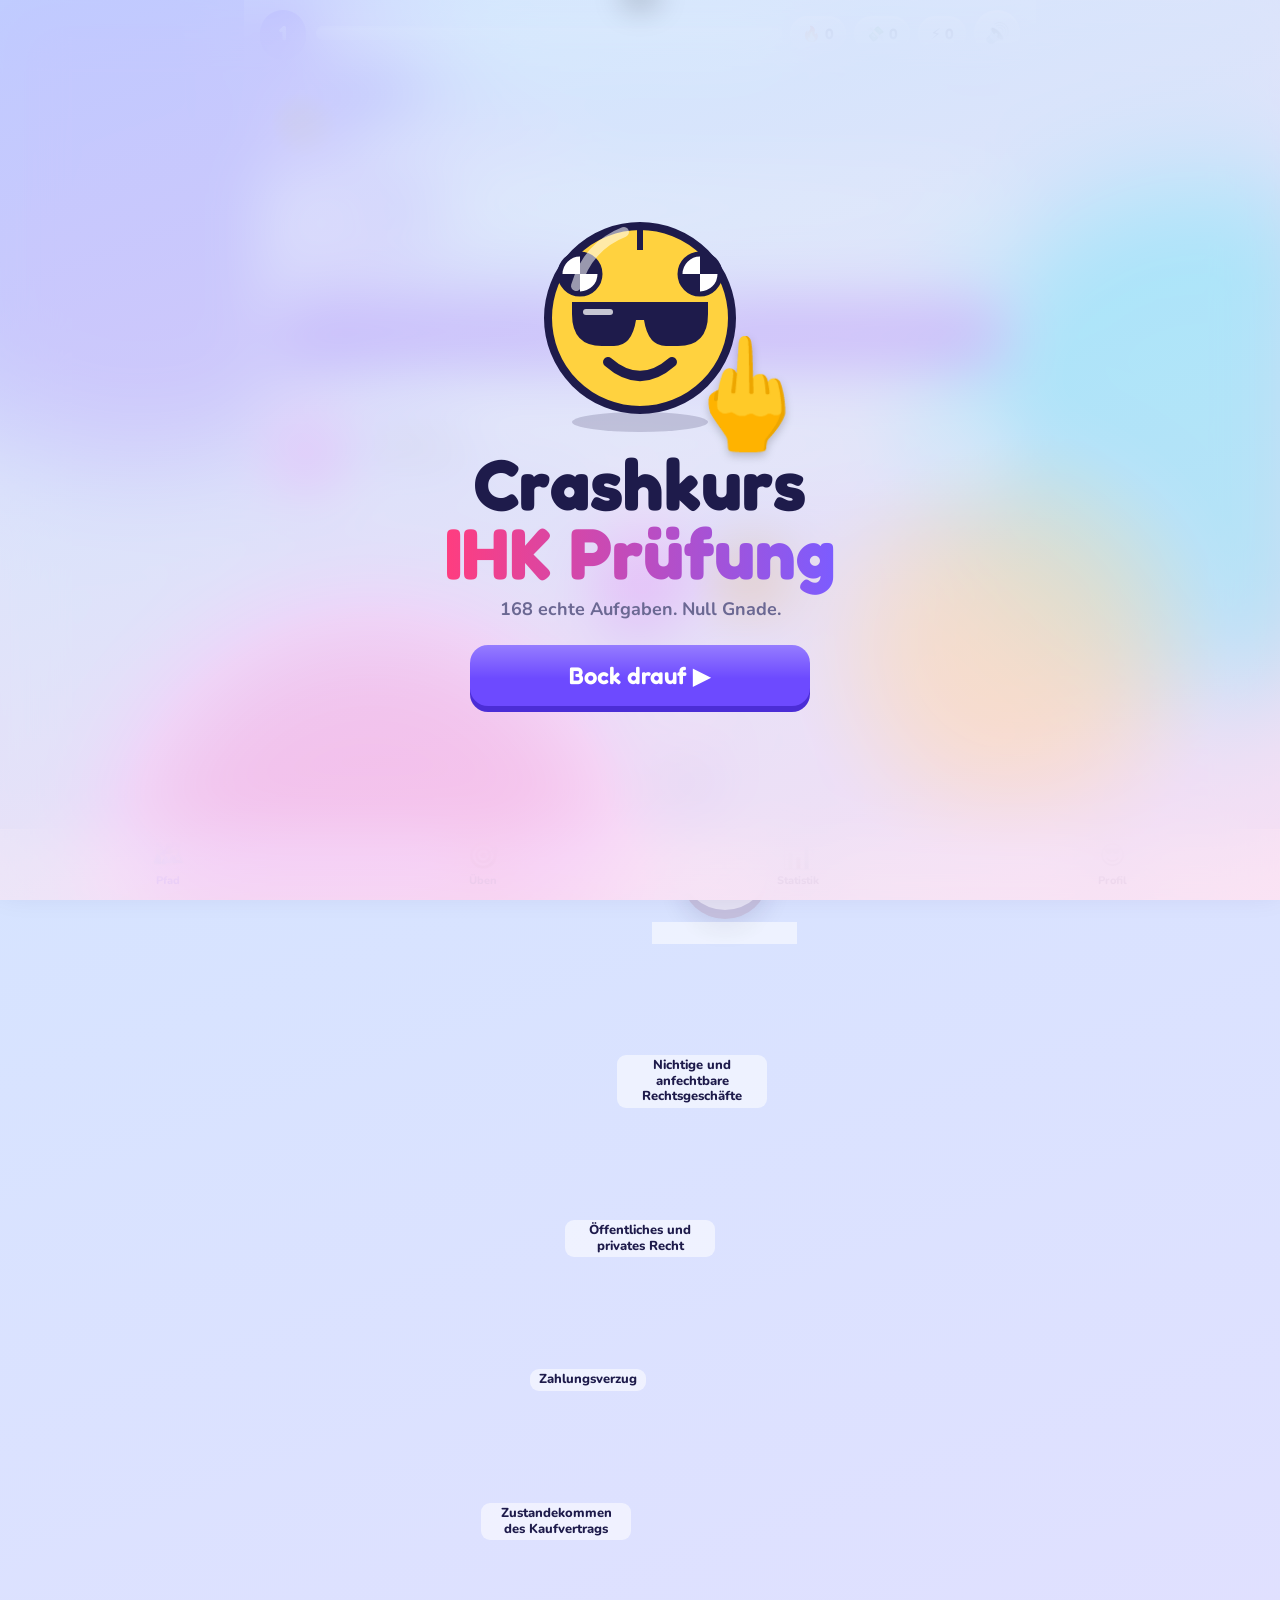
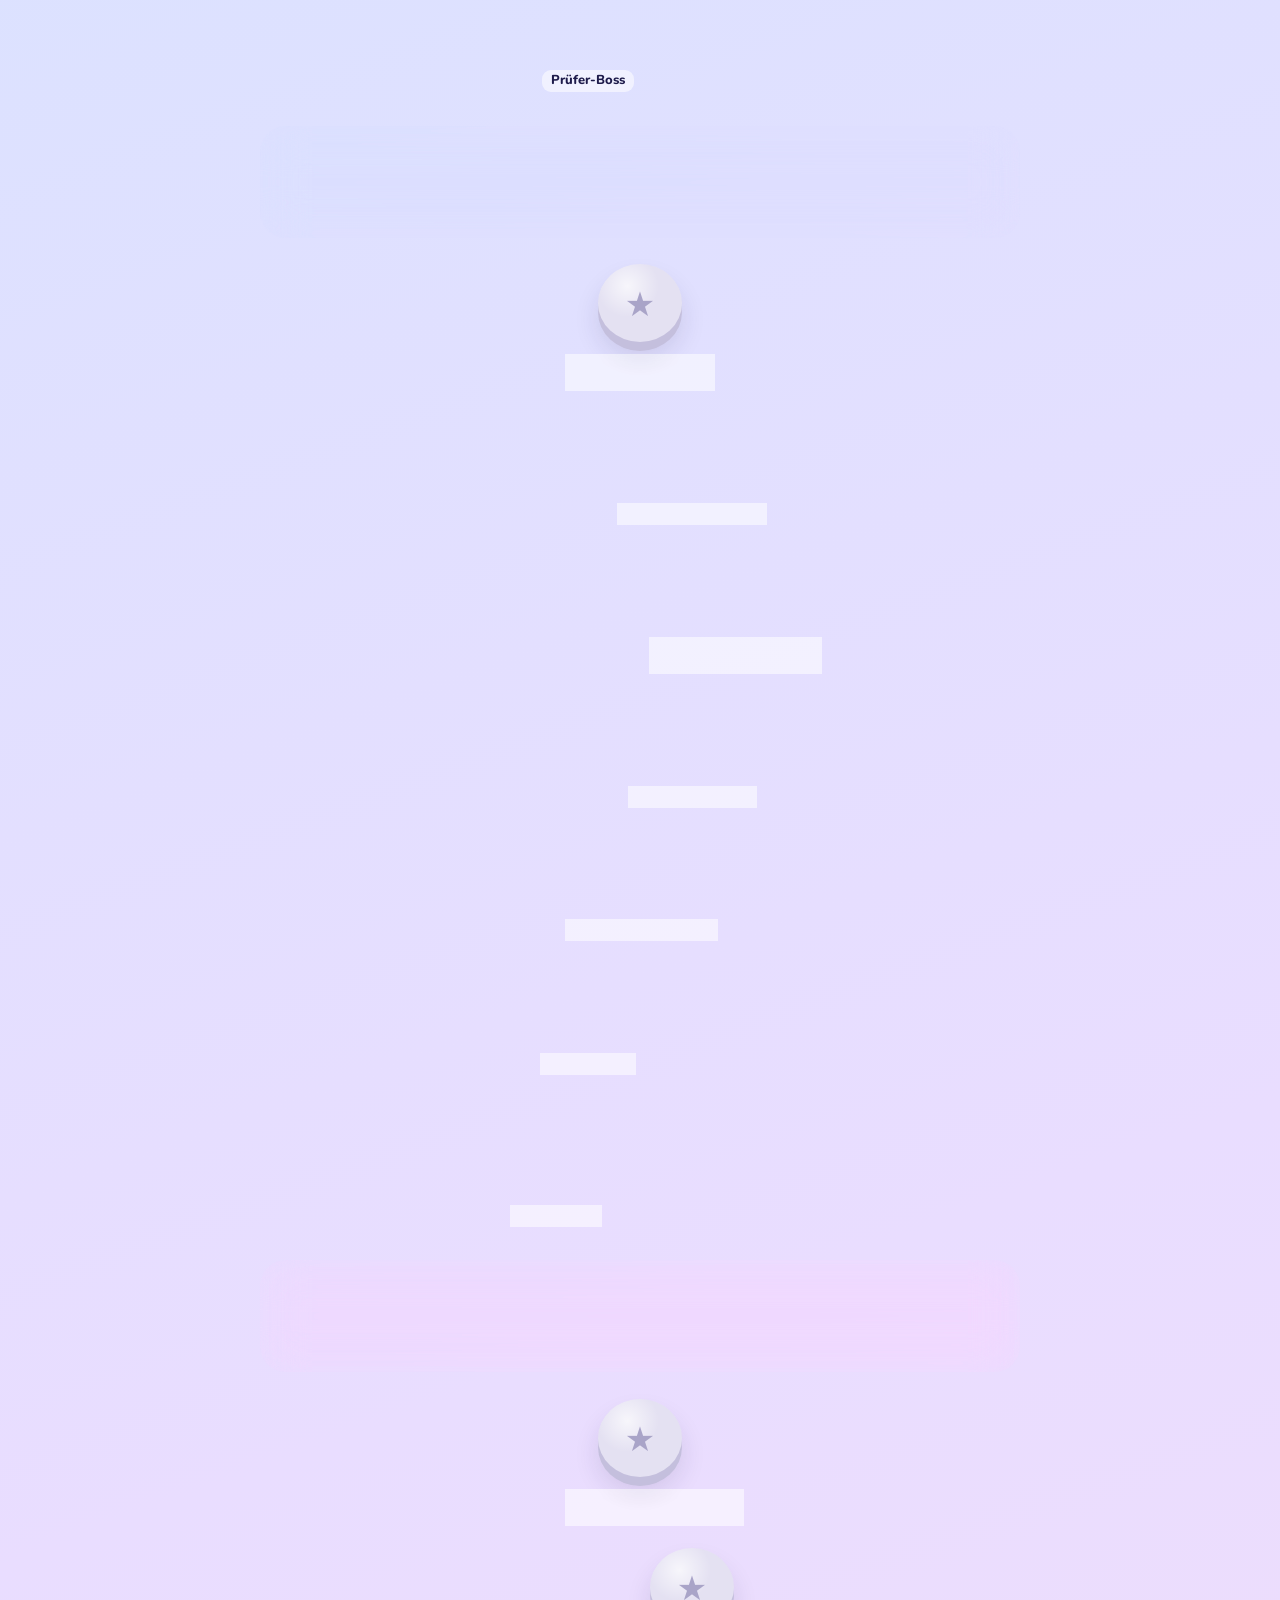
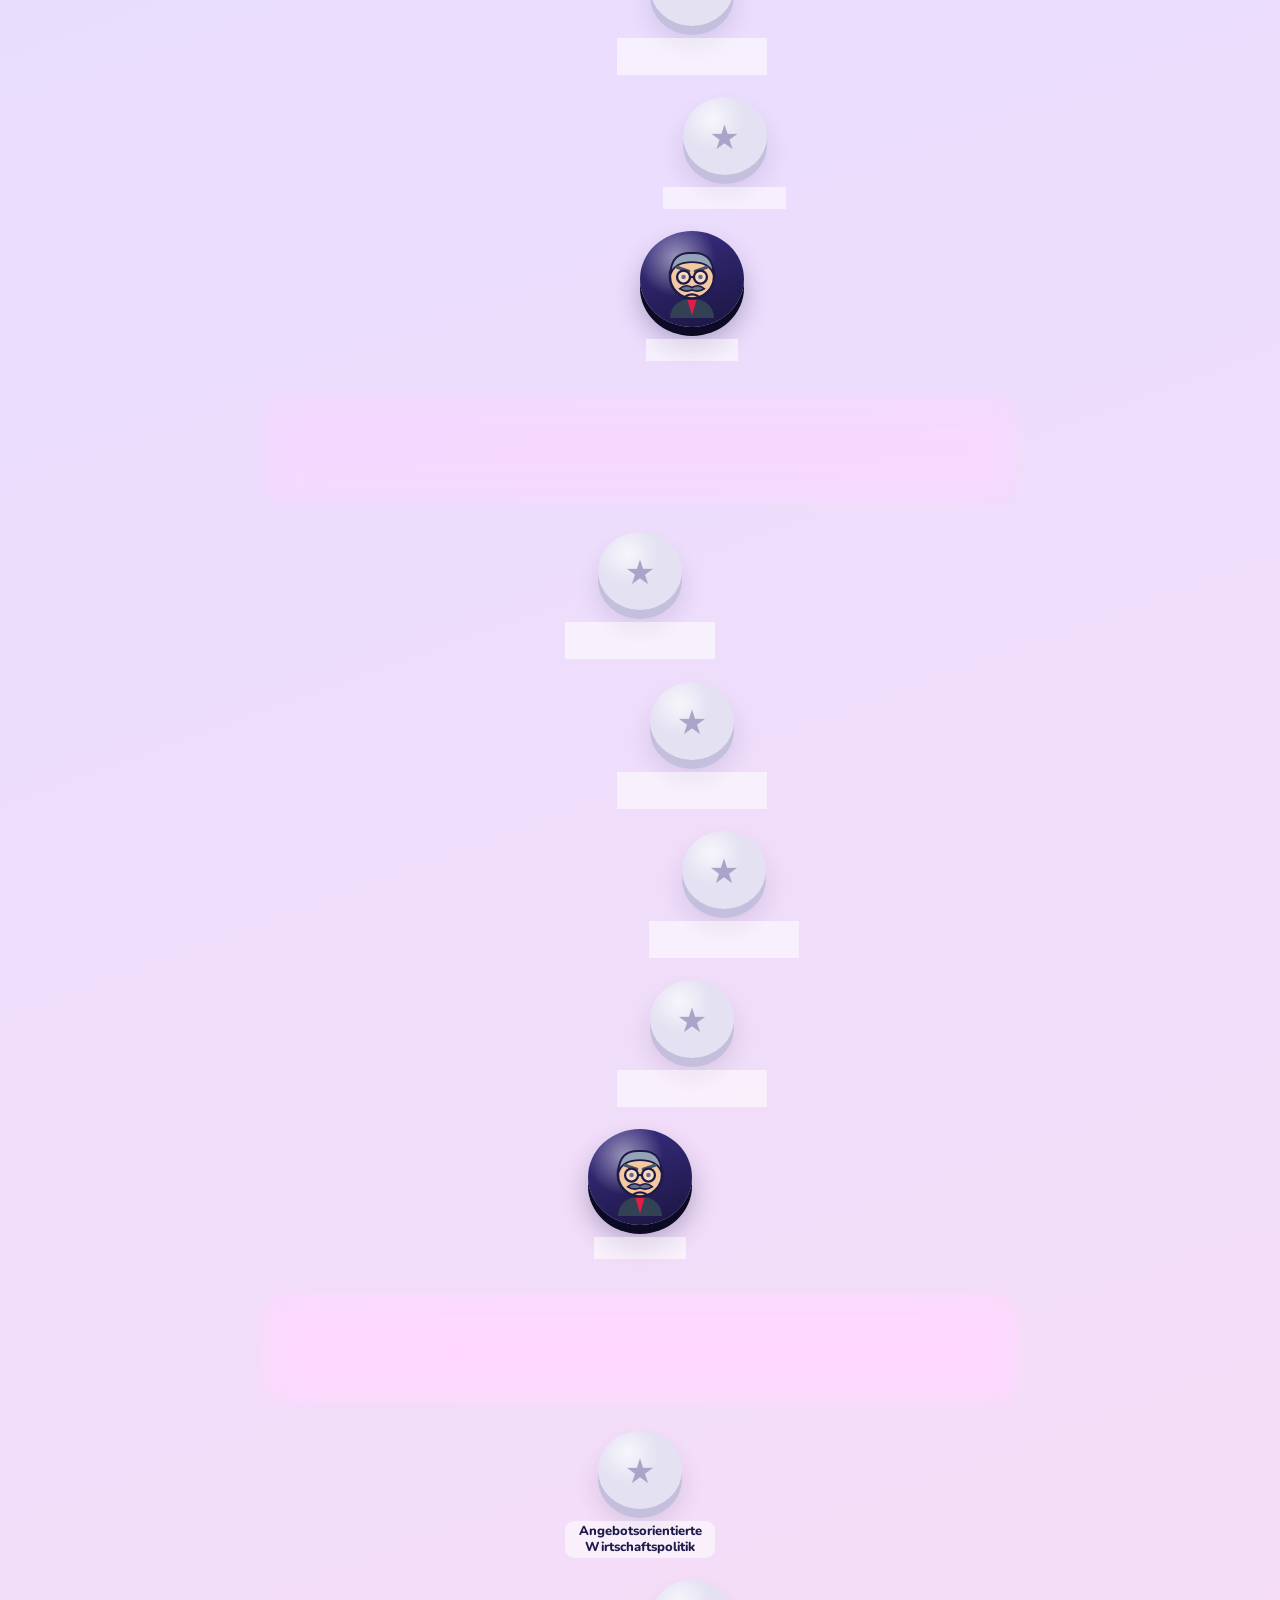
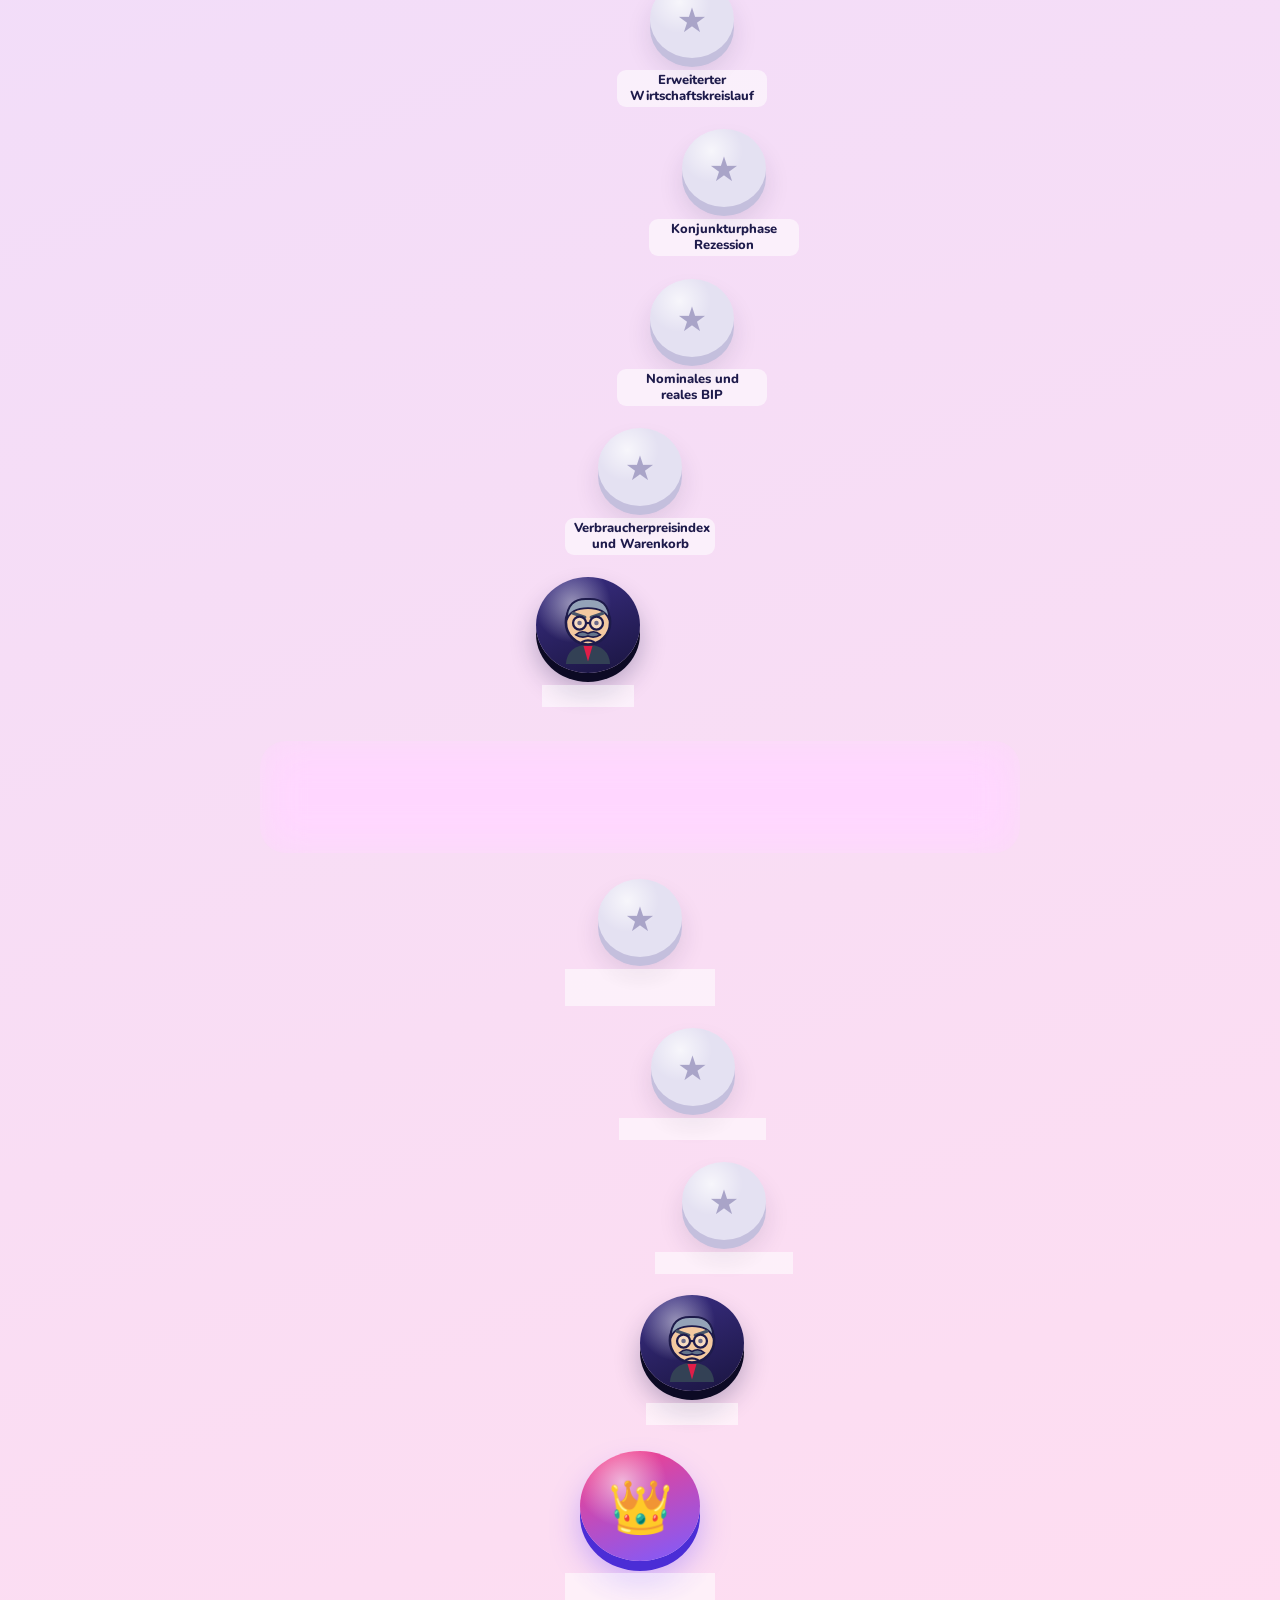
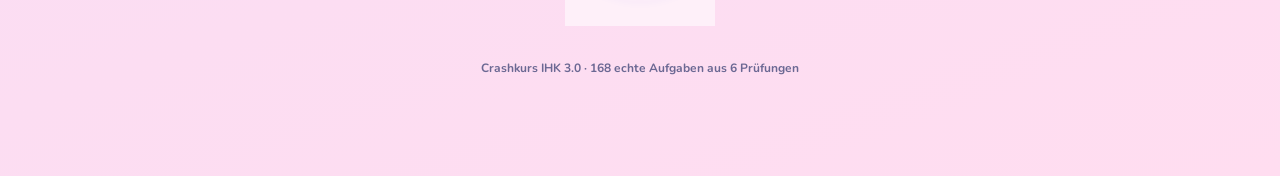
==== commit fadbd17f: "Beta: Tab-Leiste blockiert beim Ausblenden nichts mehr Co-Authored-By: Claude Opus 5.5 <noreply@anth" ====
--- a/beta/index.html
+++ b/beta/index.html
@@ -446,6 +446,10 @@
 [data-theme=dark] #splash{background:linear-gradient(160deg,rgba(15,12,41,.8),rgba(43,15,61,.8))}[data-theme=dark] #splash h1{color:#fff}
 [data-theme=dark] .sw i{background:#3A3470}[data-theme=dark] .seg{background:rgba(255,255,255,.06)}[data-theme=dark] .zur{background:rgba(255,255,255,.12)}
 [data-theme=dark] .la i{background:#3A3470}[data-theme=dark] .hc{background:rgba(167,139,250,.15)}
+/* Kopfleiste immer einzeilig */
+.top{flex-wrap:nowrap}.top .lvl{flex:1 1 40px;min-width:0}.top .xpbar{min-width:16px}
+@media (max-width:440px){.top{gap:6px}.top .badge{padding:6px 8px;font-size:13px;gap:4px}.top .snd{width:36px;height:36px;font-size:16px;flex:none}.lvl .ring{width:36px;height:36px;font-size:16px}}
+#tabbar.weg{pointer-events:none;visibility:hidden;transition:transform .3s,visibility 0s .3s}
 </style>
 </head>
 <body>
@@ -1307,9 +1311,9 @@
     plus=xpGeben(10*m+(schnell?5:0));R.knete+=2;S.knete+=2}
   else{R.combo=0;S.serie=0}
   save();
-  if(M.still){R.verlauf=(R.verlauf||[]).concat([{q,ok}]);sfx('tap');haptic();return setTimeout(()=>{if(!R)return;if(R.i+1>=R.n)return ende();R.i++;frage()},180)}
+  if(M.still){const ich=R.i,rr=R;sfx('tap');haptic();return setTimeout(()=>{if(R!==rr||R.i!==ich)return;if(R.i+1>=R.n)return ende();R.i++;frage()},180)}
   if(M.blitz){sfx(ok?'ok':'heart');haptic(ok?1:2);flash(ok?'ok':'bad');if(ok){emojis(['⚡','✨'],6,cx0,cy0-40,160);xpFly(plus,chk)}else quake();
-    return setTimeout(()=>{if(!R||!R.ende||Date.now()>=R.ende)return;R.i++;if(R.i>=R.list.length)R.list.push(...shuffle(R.pool));frage()},ok?380:700)}
+    const ich=R.i,rr=R;return setTimeout(()=>{if(R!==rr||R.i!==ich||!R.ende||Date.now()>=R.ende)return;R.i++;if(R.i>=R.list.length)R.list.push(...shuffle(R.pool));frage()},ok?380:700)}
   if(ok){sfx('ok');haptic();flash('ok');konfetti(R.combo>=3?150:80,cx0,cy0);emojis(['✨','💸','⭐','🤑'],10,cx0,cy0-40,200);xpFly(plus,chk);
     if(R.combo===3||R.combo===5||(R.combo>5&&R.combo%5===0)){setTimeout(()=>{slam(`COMBO x${R.combo>=5?3:2}`);sfx('combo');haptic(2);emojis(['🔥'],22,innerWidth/2,innerHeight/2,360)},250);line=pick(SAY.combo);mood='cool';hand='🤘'}
     else if(schnell){line=pick(SAY.schnell);mood='cool';hand='⚡';sfx('schnell',200)}
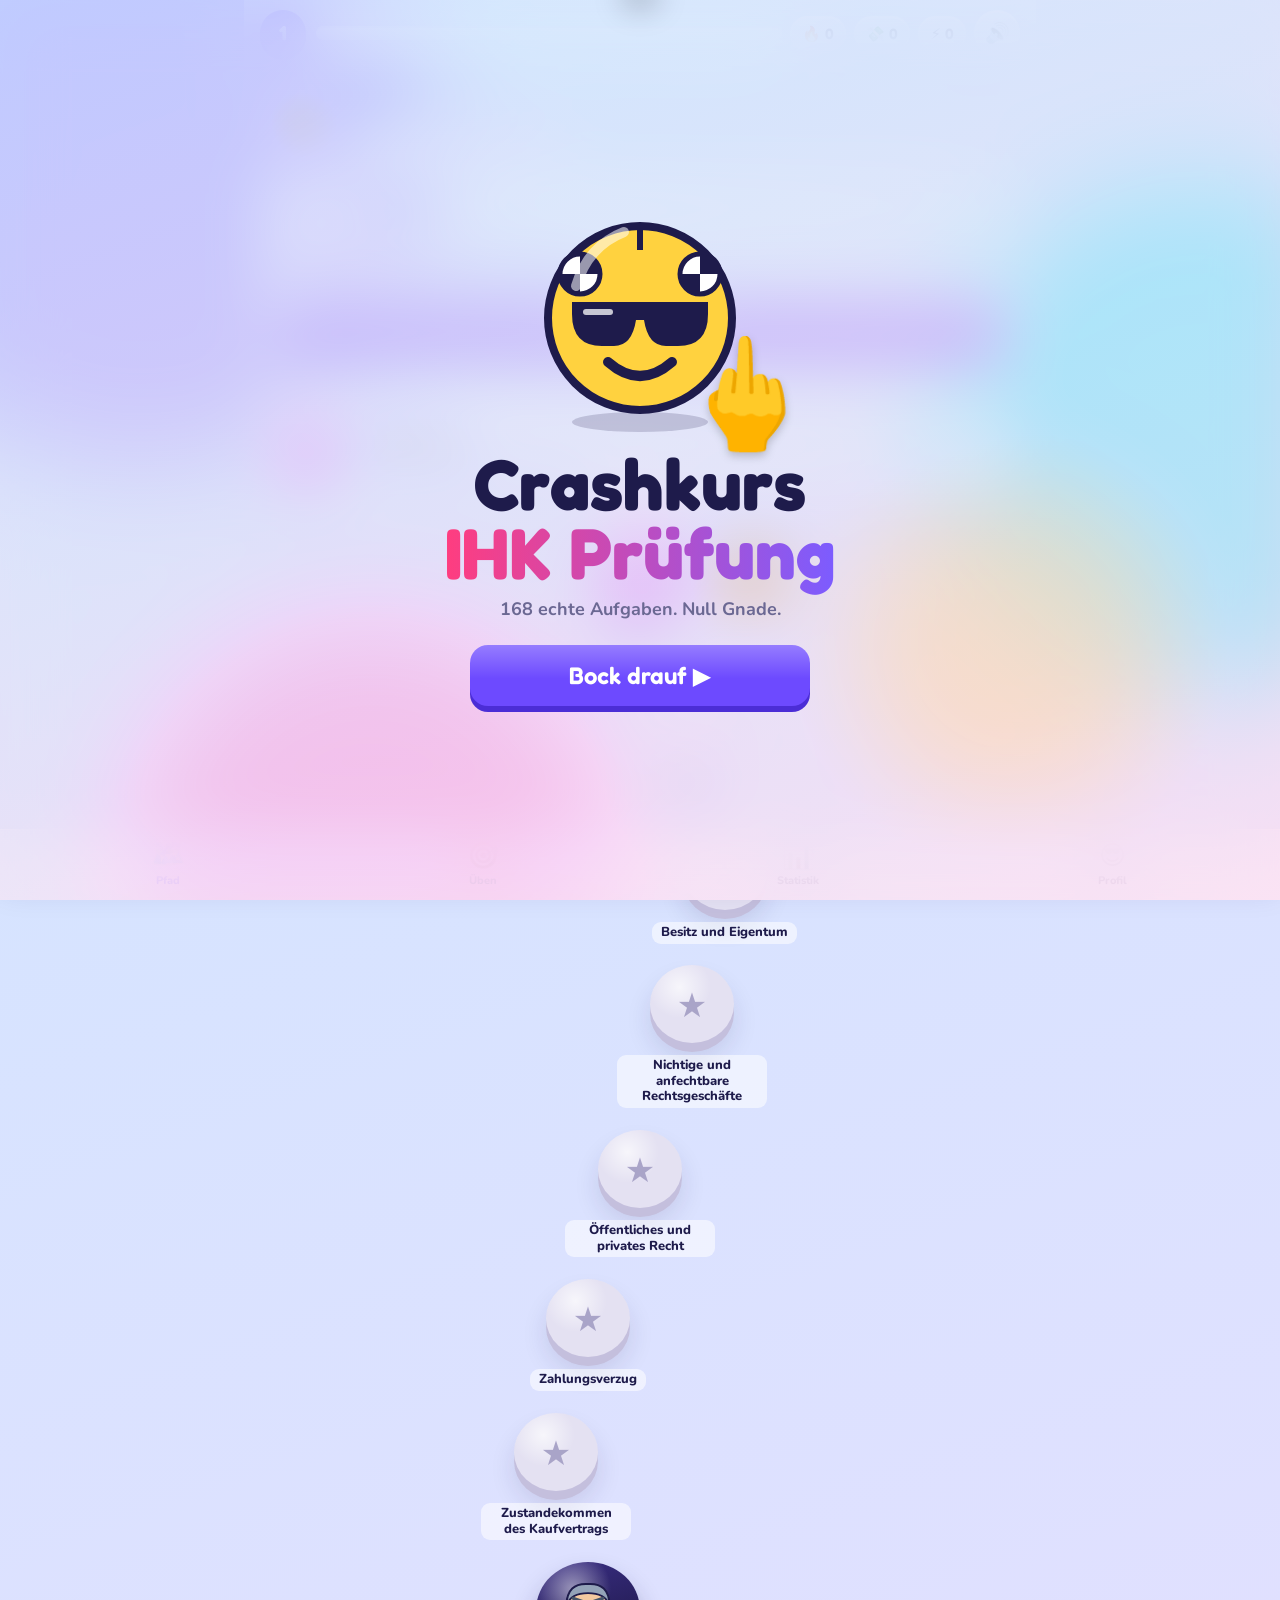
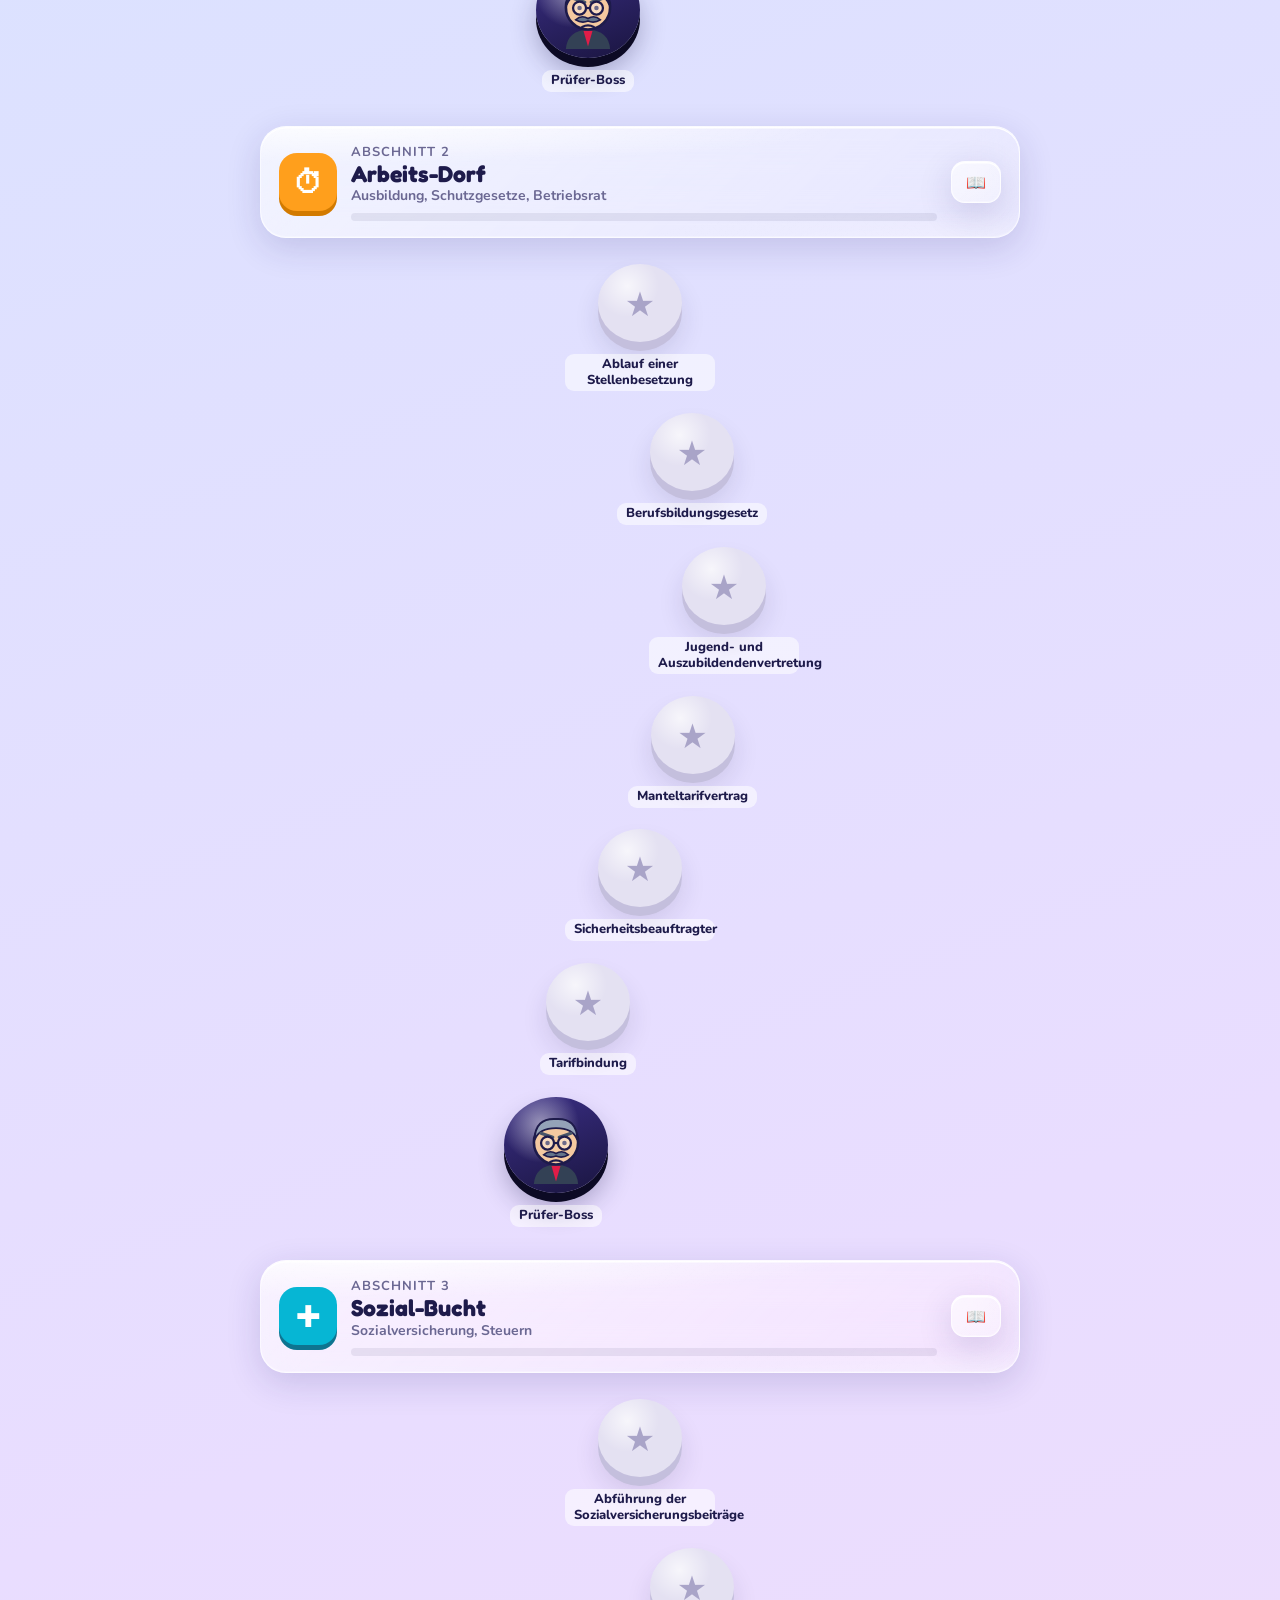
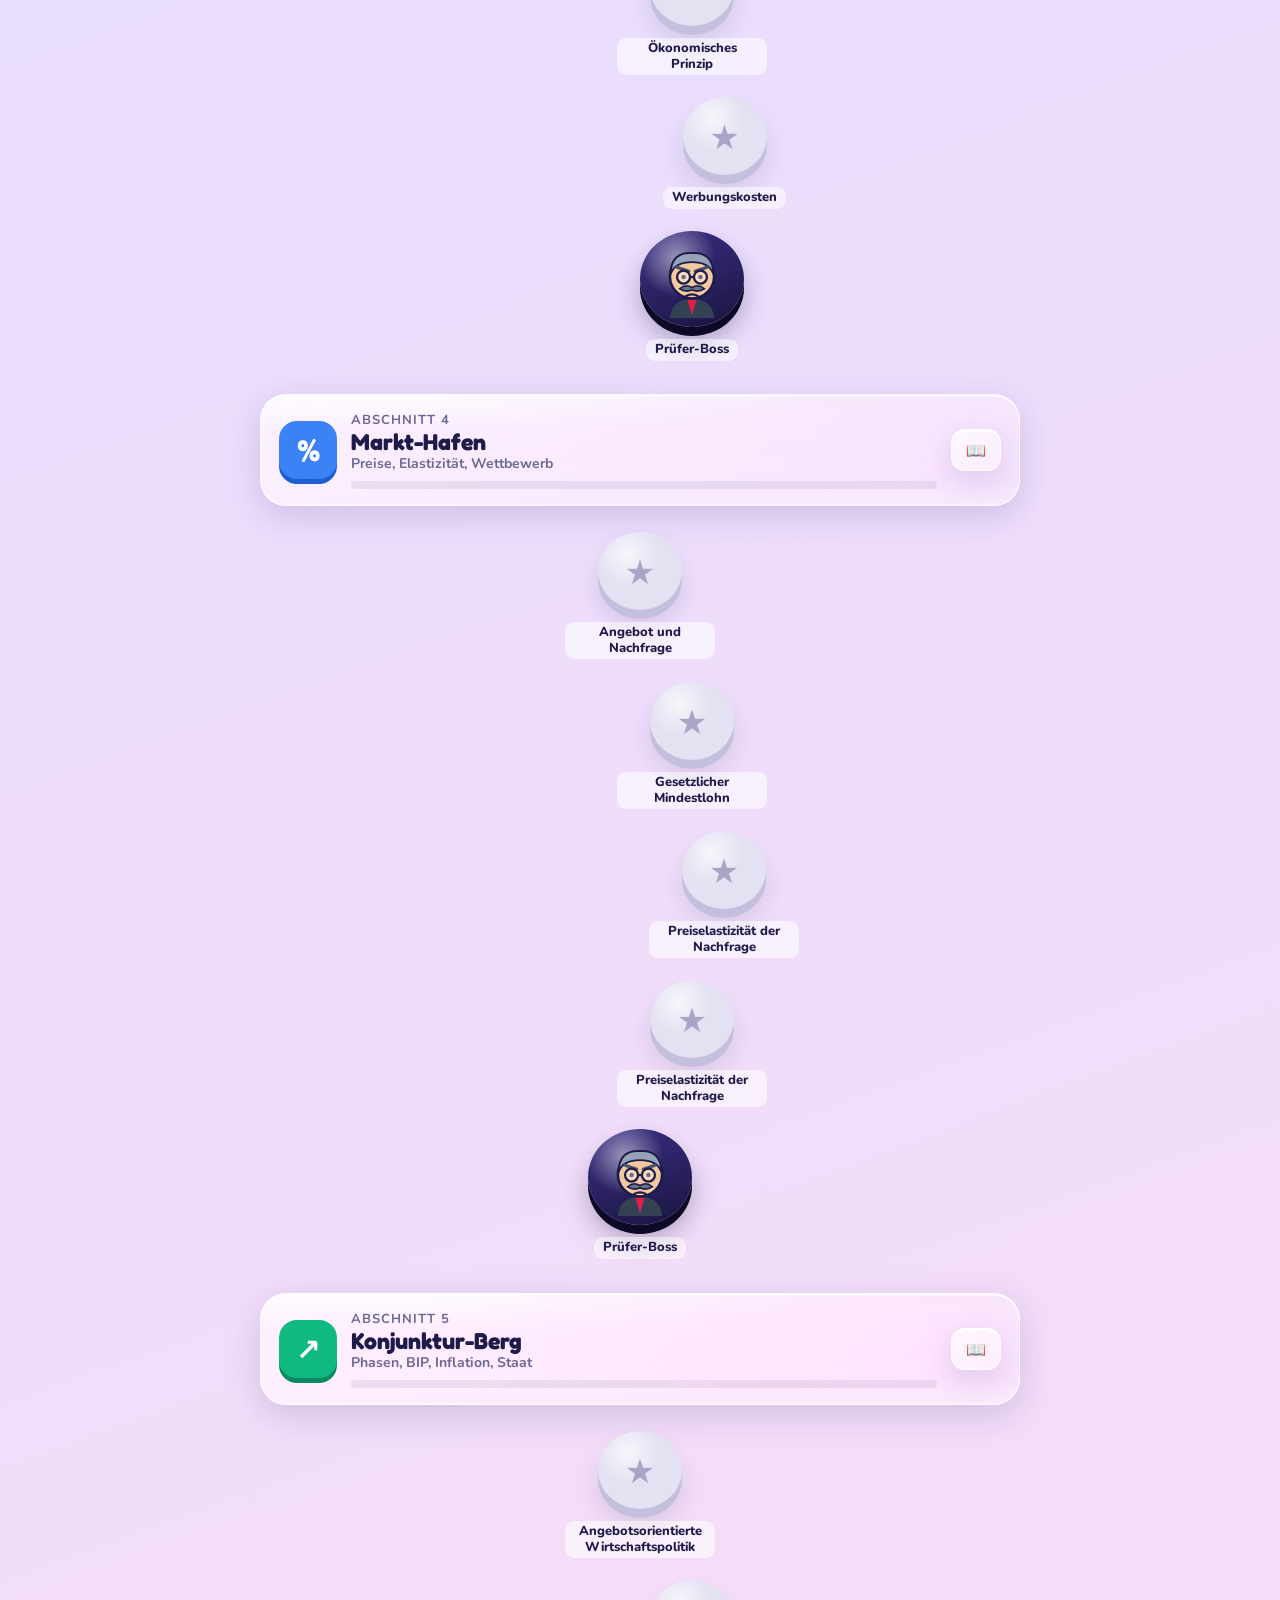
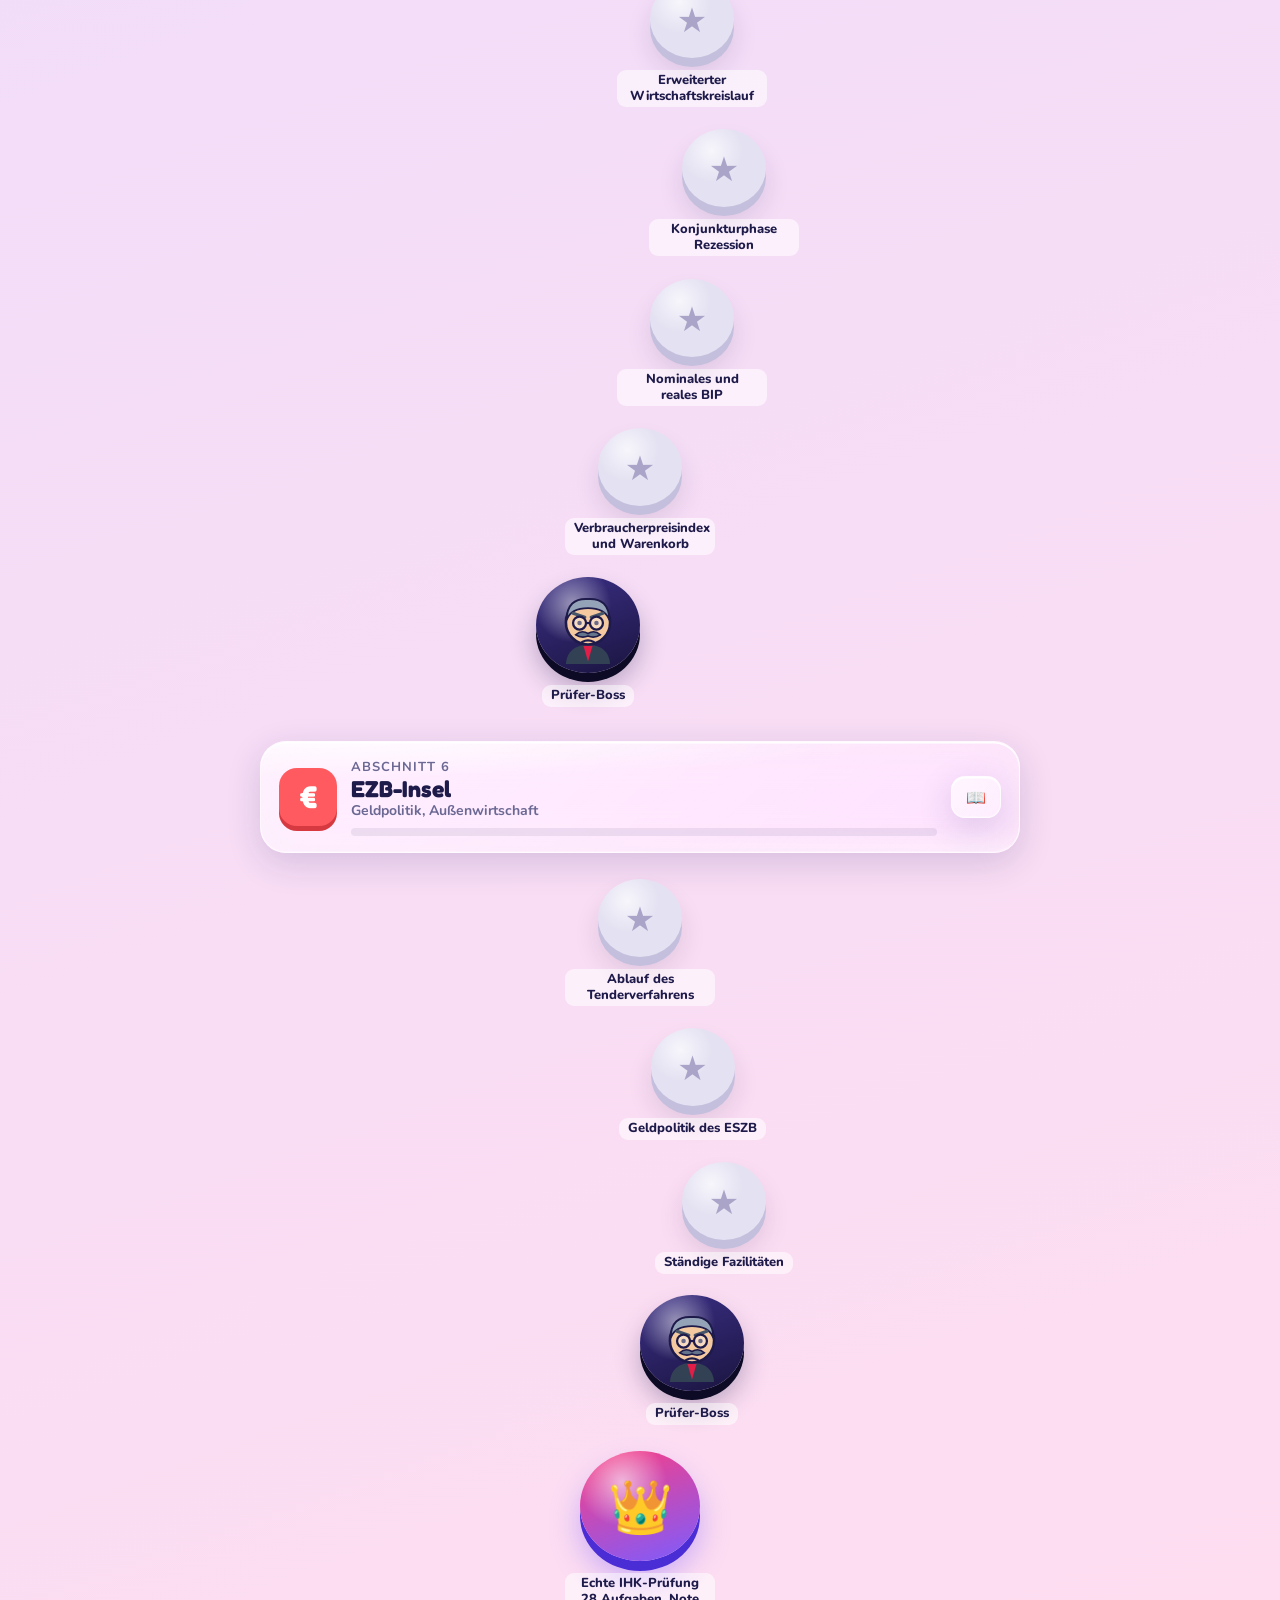
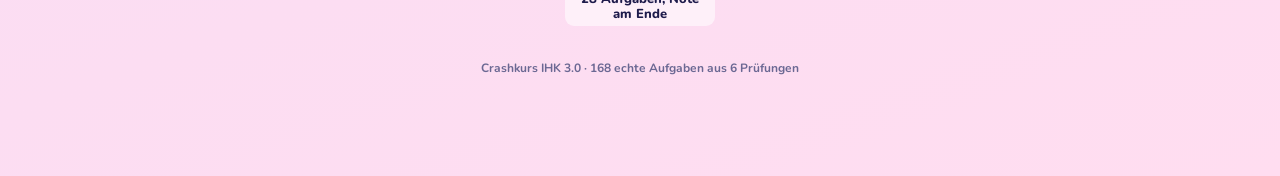
==== commit be103a66: "Beta: Direktlinks und Kontaktbogen Co-Authored-By: Claude Opus 5.5 <noreply@anthropic.com>" ====
--- a/beta/index.html
+++ b/beta/index.html
@@ -1691,7 +1691,16 @@
 
 /* ---------- Los ---------- */
 themaSetzen();streakPflegen();ligaWoche();
-zeigeTab('pfad',true);splash();
+function direkt(){const h=new URLSearchParams(location.hash.slice(1));if(![...h.keys()].length)return false;try{
+  if(h.get('t'))zeigeTab(h.get('t'),true);else zeigeTab('pfad',true);
+  if(h.get('s')&&SUBS[h.get('s')])sub(SUBS[h.get('s')]);
+  if(h.get('m'))modus(h.get('m'),{dataset:{welt:h.get('w')||'recht'}});
+  const d=h.get('d');if(d){const l=AUFG.filter(a=>a.typ===d||d==='fb'||d==='ende');starte({mode:'zufall',list:l.slice(0,10)});
+    if(d==='fb'){const q=R.q;if(q.typ==='mc'){document.querySelectorAll('.ans')[(q.richtig[0]+1)%q.optionen.length].click();pruefen()}}
+    if(d==='ende'){R.res=[1,1,1,0,1];R.richtig=4;R.i=4;R.list=R.list.slice(0,5);R.n=5;ende()}}
+  if(h.get('l')==='1'){const id=h.get('lek')||aktuell();if(LEK[id])lektionMenu(id)}
+  }catch(e){console.error(e)}return true}
+if(!direkt()){zeigeTab('pfad',true);splash()}
 
 /* ===================== Crashkurs IHK · Funktionsliste ===================== */
 const FEATURES=[
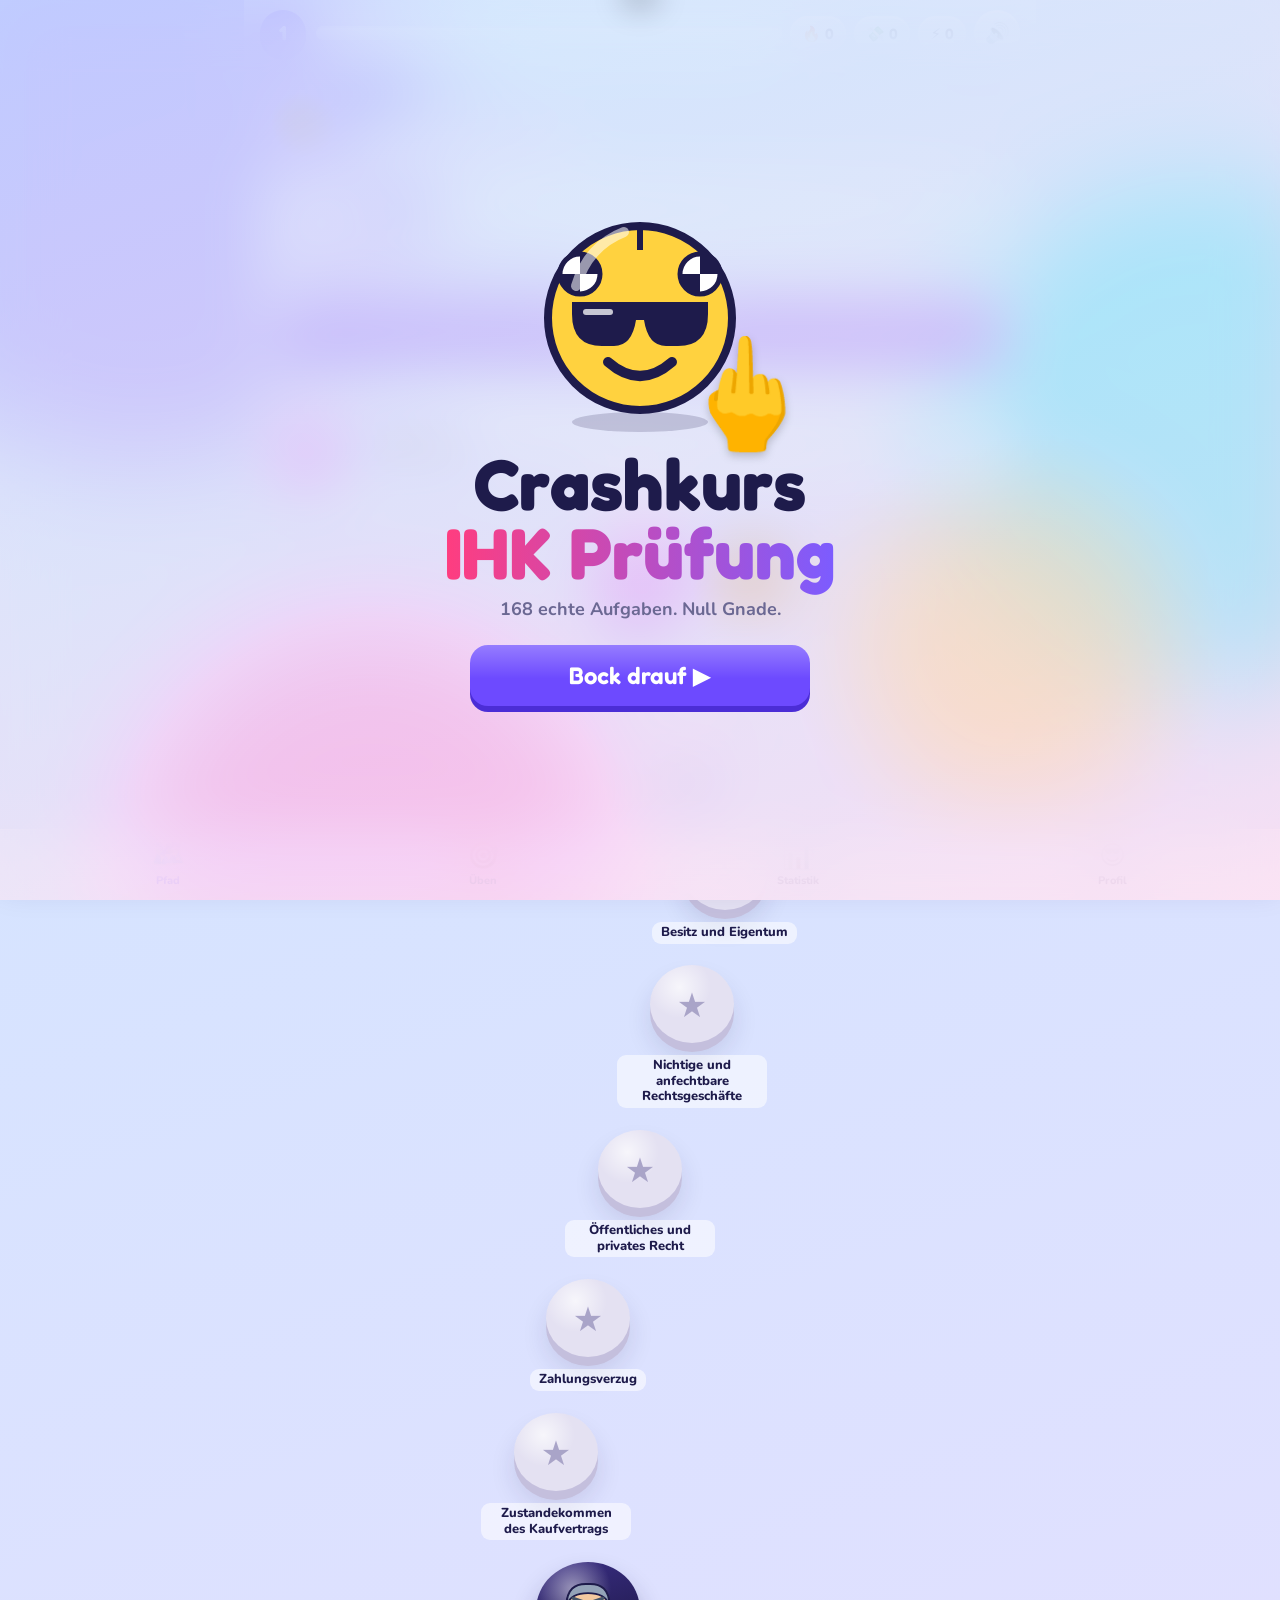
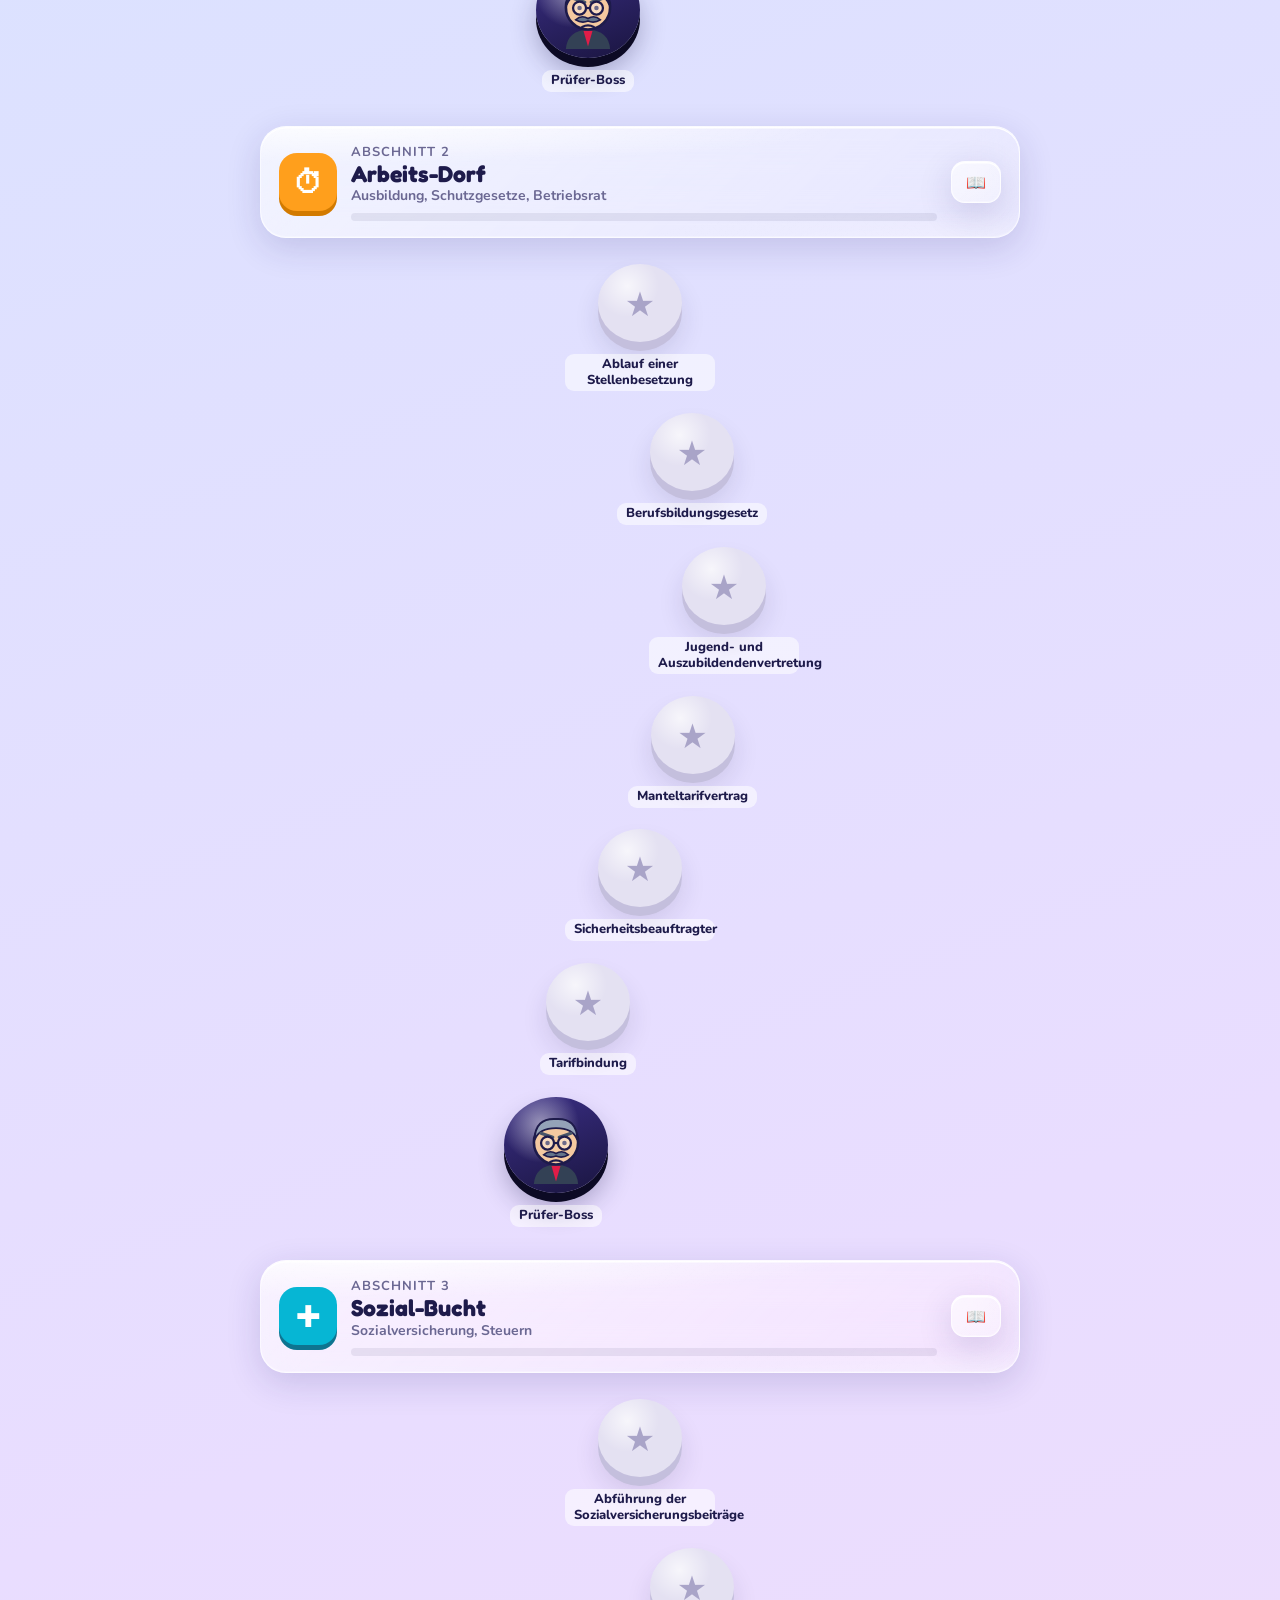
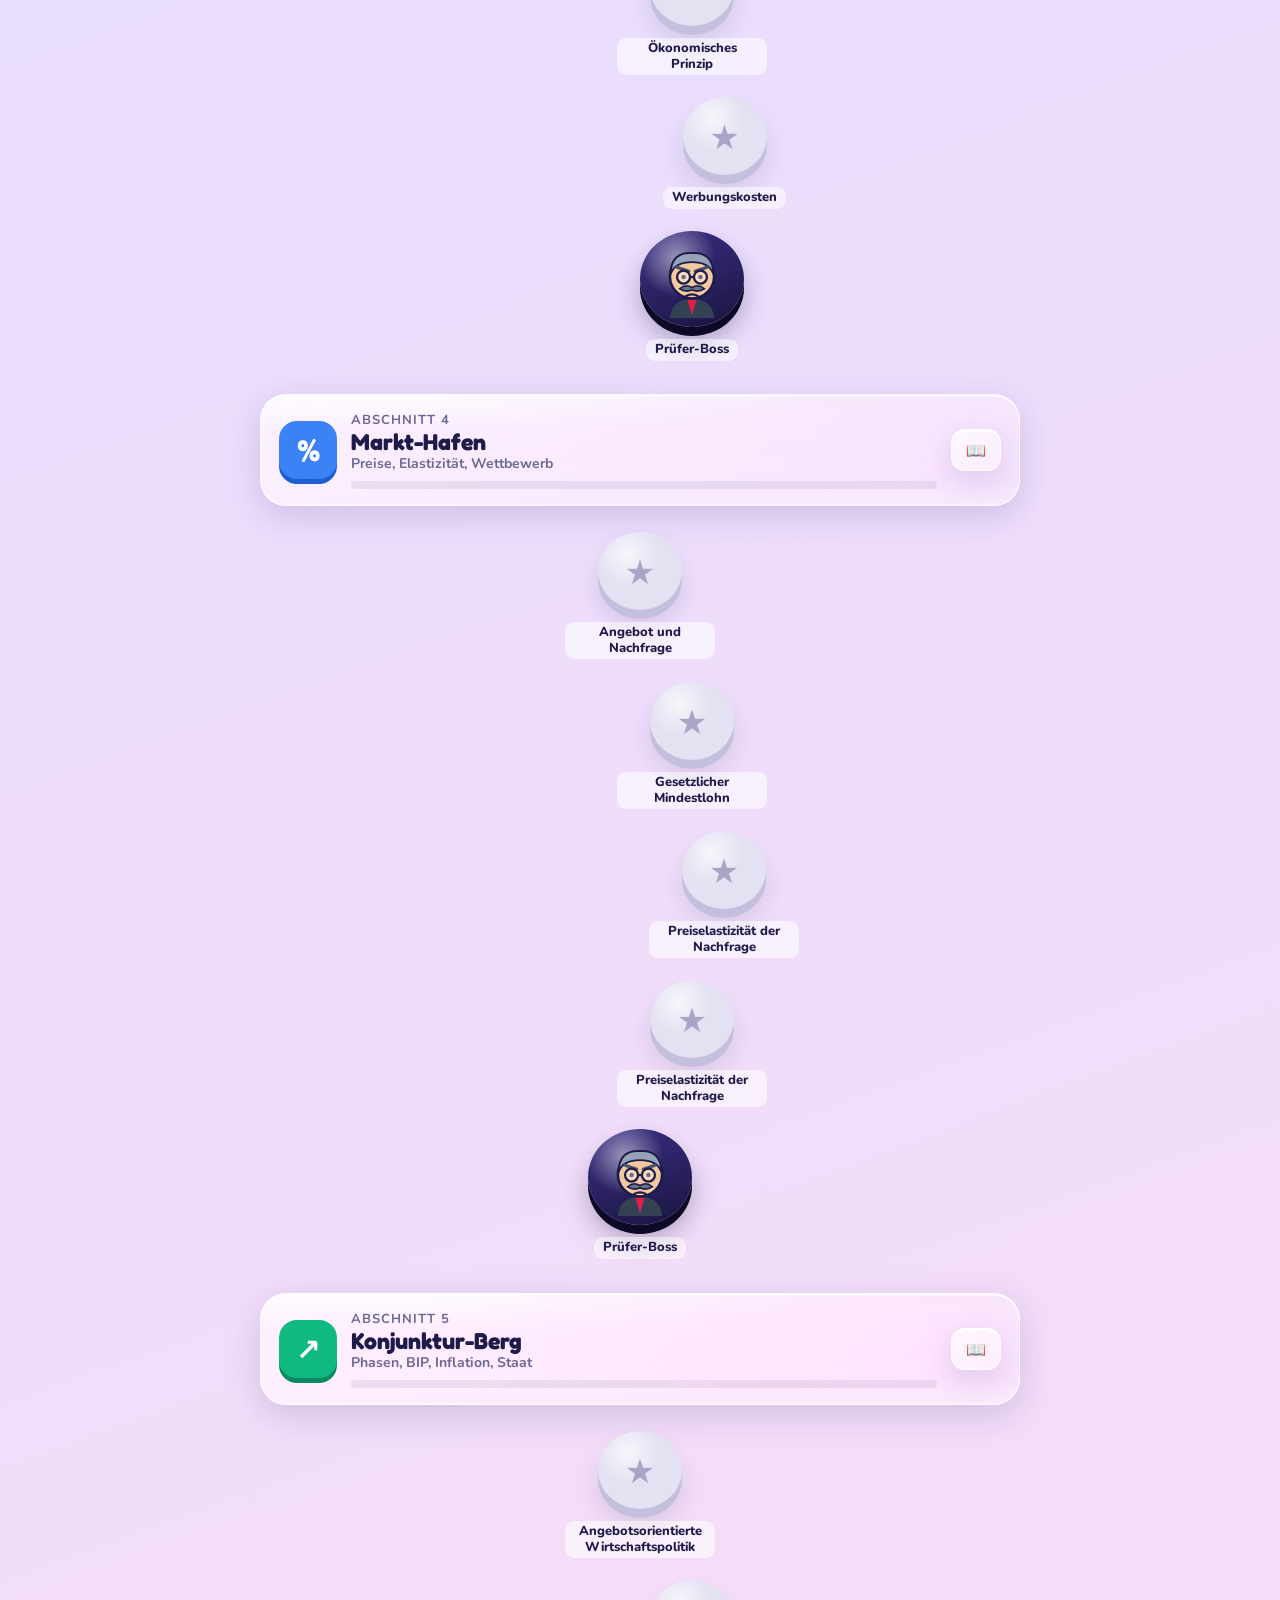
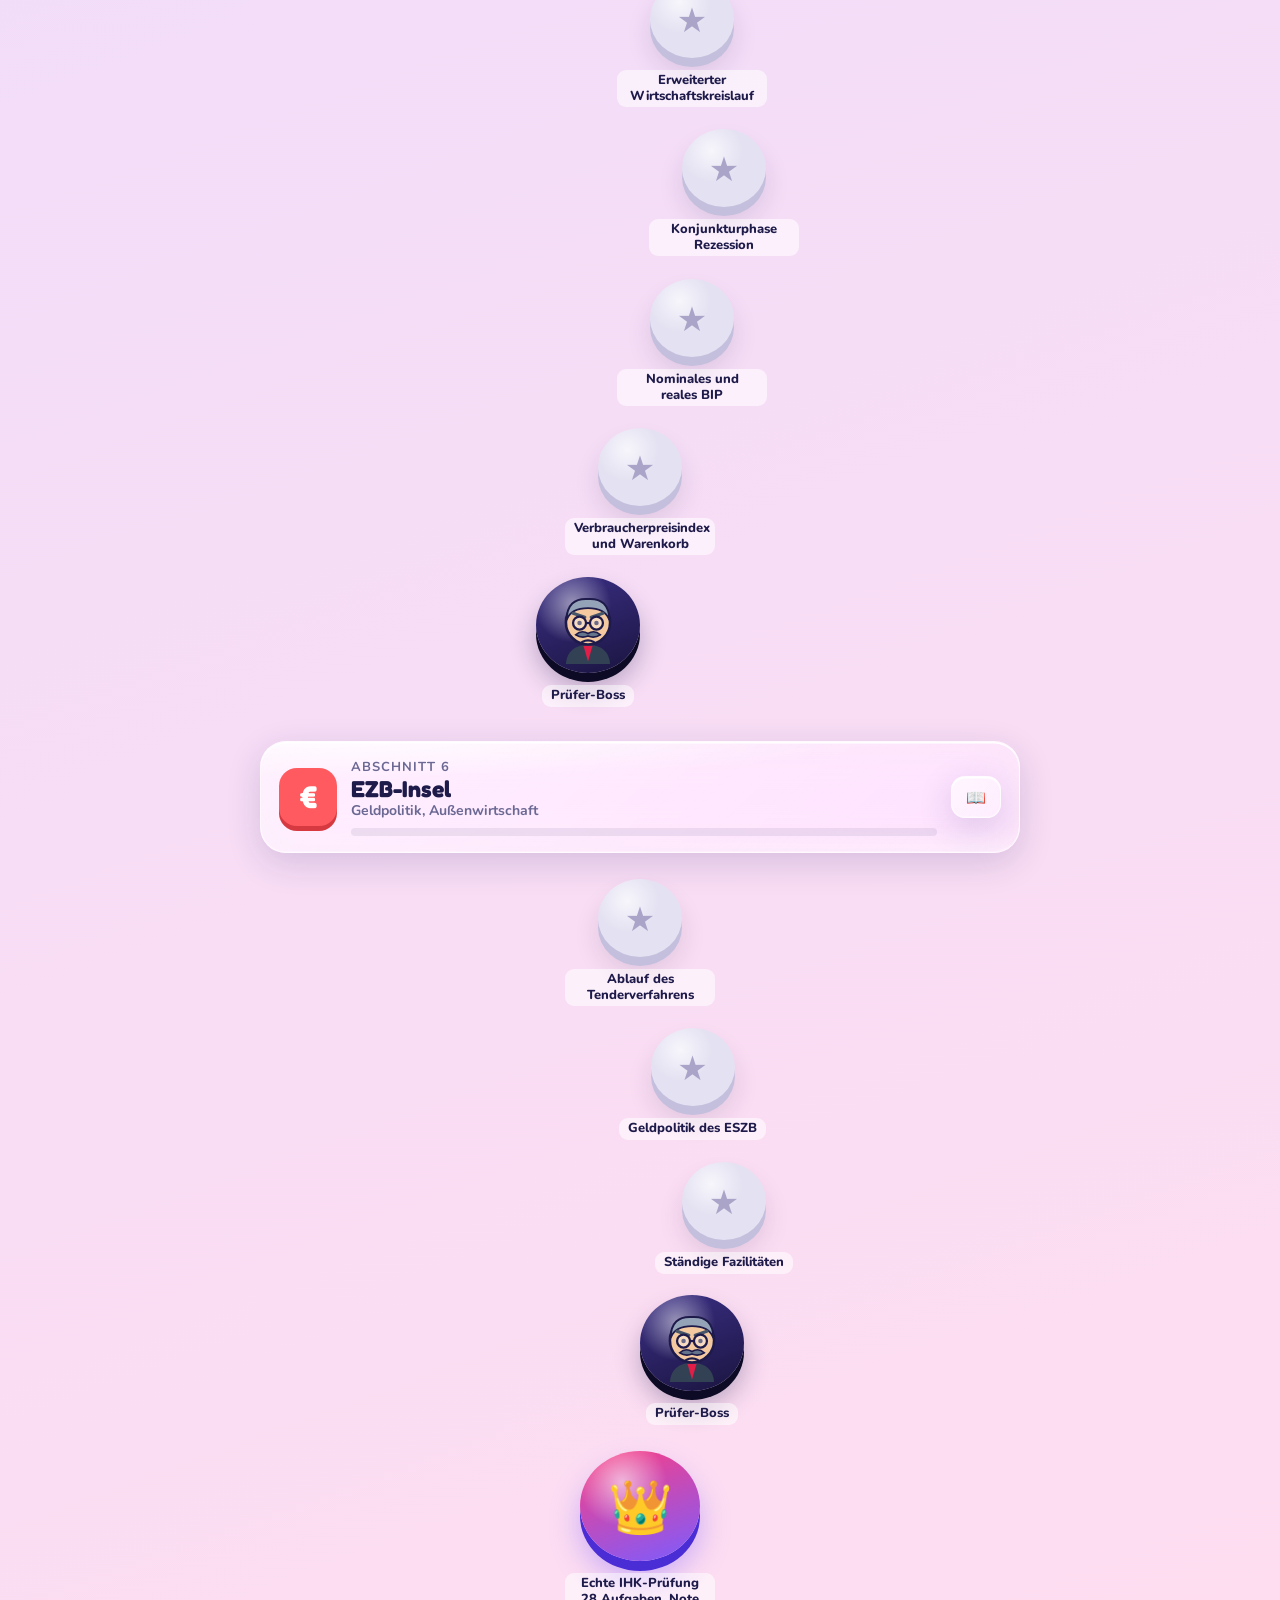
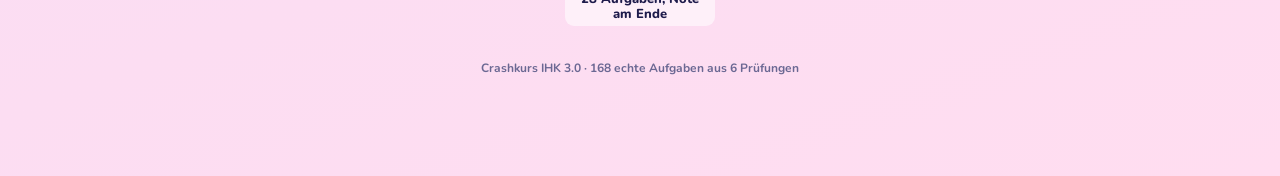
==== commit 2981dab6: "Beta: Rucksack-Karte" ====
--- a/beta/index.html
+++ b/beta/index.html
@@ -450,6 +450,14 @@
 .top{flex-wrap:nowrap}.top .lvl{flex:1 1 40px;min-width:0}.top .xpbar{min-width:16px}
 @media (max-width:440px){.top{gap:6px}.top .badge{padding:6px 8px;font-size:13px;gap:4px}.top .snd{width:36px;height:36px;font-size:16px;flex:none}.lvl .ring{width:36px;height:36px;font-size:16px}}
 #tabbar.weg{pointer-events:none;visibility:hidden;transition:transform .3s,visibility 0s .3s}
+/* Lesbarkeit der Schilder in beiden Modi */
+.tag.typ{background:#1E1B4B;color:#fff}
+.xp.minus{background:#fff;color:var(--bad-d);box-shadow:none}
+[data-theme=dark] .tag.src{background:rgba(255,255,255,.14);color:#EEEBFF}
+[data-theme=dark] .tag.typ,[data-theme=dark] .tag.modus{background:rgba(255,255,255,.9);color:#1E1B4B}
+[data-theme=dark] .fb.bad h3{color:#FF9FB2}[data-theme=dark] .fb.ok h3{color:#86EFAC}
+[data-theme=dark] .why b{color:#fff}[data-theme=dark] .qt{background:rgba(255,255,255,.1);color:var(--ink)}
+[data-theme=dark] .lbl{color:#B9B4E6}
 </style>
 </head>
 <body>
@@ -1325,7 +1333,7 @@
   save();
   const fertig=R.i+1>=R.n||R.herz<=0;
   chk.hidden=true;$('#sp').hidden=false;
-  layer(`<div class="fb ${ok?'ok':'bad'}" role="status"><div class="in"><div class="fbhead">${maskot(mood,hand,.15)}<h3>${esc(line)}</h3>${ok?`<span class="xp">+${plus} XP</span>`:(R.herz!==Infinity?`<span class="xp" style="background:#fff;box-shadow:none">−1 ♥</span>`:'')}</div>${info}<div class="why">💡 ${esc(q.erklaerung)}</div>
+  layer(`<div class="fb ${ok?'ok':'bad'}" role="status"><div class="in"><div class="fbhead">${maskot(mood,hand,.15)}<h3>${esc(line)}</h3>${ok?`<span class="xp">+${plus} XP</span>`:(R.herz!==Infinity?`<span class="xp minus">−1 ♥</span>`:'')}</div>${info}<div class="why">💡 ${esc(q.erklaerung)}</div>
   <div class="fbtools"><button class="qt" data-act="vorlesen-erkl" aria-label="Erklärung vorlesen">🔊 Vorlesen</button><button class="qt ${S.fav[q.id]?'on':''}" data-act="fav" aria-label="Merken">${S.fav[q.id]?'★ Gemerkt':'☆ Merken'}</button></div>
   <div class="btns"><button class="btn" style="--c:${ok?'var(--ok)':'var(--bad)'};--cd:${ok?'var(--ok-d)':'var(--bad-d)'}" data-act="${fertig?'ende':'weiter'}">${fertig?'Ergebnis':'Weiter'}</button></div></div></div>`);
 }
@@ -1538,7 +1546,7 @@
    <button class="kz glass2" data-sub="liga"><div class="kbig">🏆 ${rang}.</div><span>${LIGEN[S.liga.stufe]}<br><small>diese Woche</small></span></button>
    <button class="kz glass2" data-sub="erfolge"><div class="kbig">🏅 ${er}</div><span>von ${ACHV.length}<br><small>Erfolgen</small></span></button>
    <button class="kz glass2" data-sub="shop"><div class="kbig">💸 ${S.knete}</div><span>Knete<br><small>zum Shop</small></span></button>
-   <div class="kz glass2"><div class="kbig">🎒</div><span>🧊${S.inv.freeze} 🃏${S.inv.joker}<br><small>❤️${S.inv.herz}</small></span></div>
+   <button class="kz glass2" data-sub="shop"><div class="kbig">🎒</div><span>Rucksack<br><small>🧊 ${S.inv.freeze} · 🃏 ${S.inv.joker} · ❤️ ${S.inv.herz}</small></span></button>
   </div>
   <div class="liste glass2">
    <button class="li" data-sub="shop"><span>🛍️</span>Shop und Outfits<i>›</i></button>
@@ -1692,6 +1700,7 @@
 /* ---------- Los ---------- */
 themaSetzen();streakPflegen();ligaWoche();
 function direkt(){const h=new URLSearchParams(location.hash.slice(1));if(![...h.keys()].length)return false;try{
+  if(h.get('th')){S.thema=h.get('th');themaSetzen()}
   if(h.get('t'))zeigeTab(h.get('t'),true);else zeigeTab('pfad',true);
   if(h.get('s')&&SUBS[h.get('s')])sub(SUBS[h.get('s')]);
   if(h.get('m'))modus(h.get('m'),{dataset:{welt:h.get('w')||'recht'}});
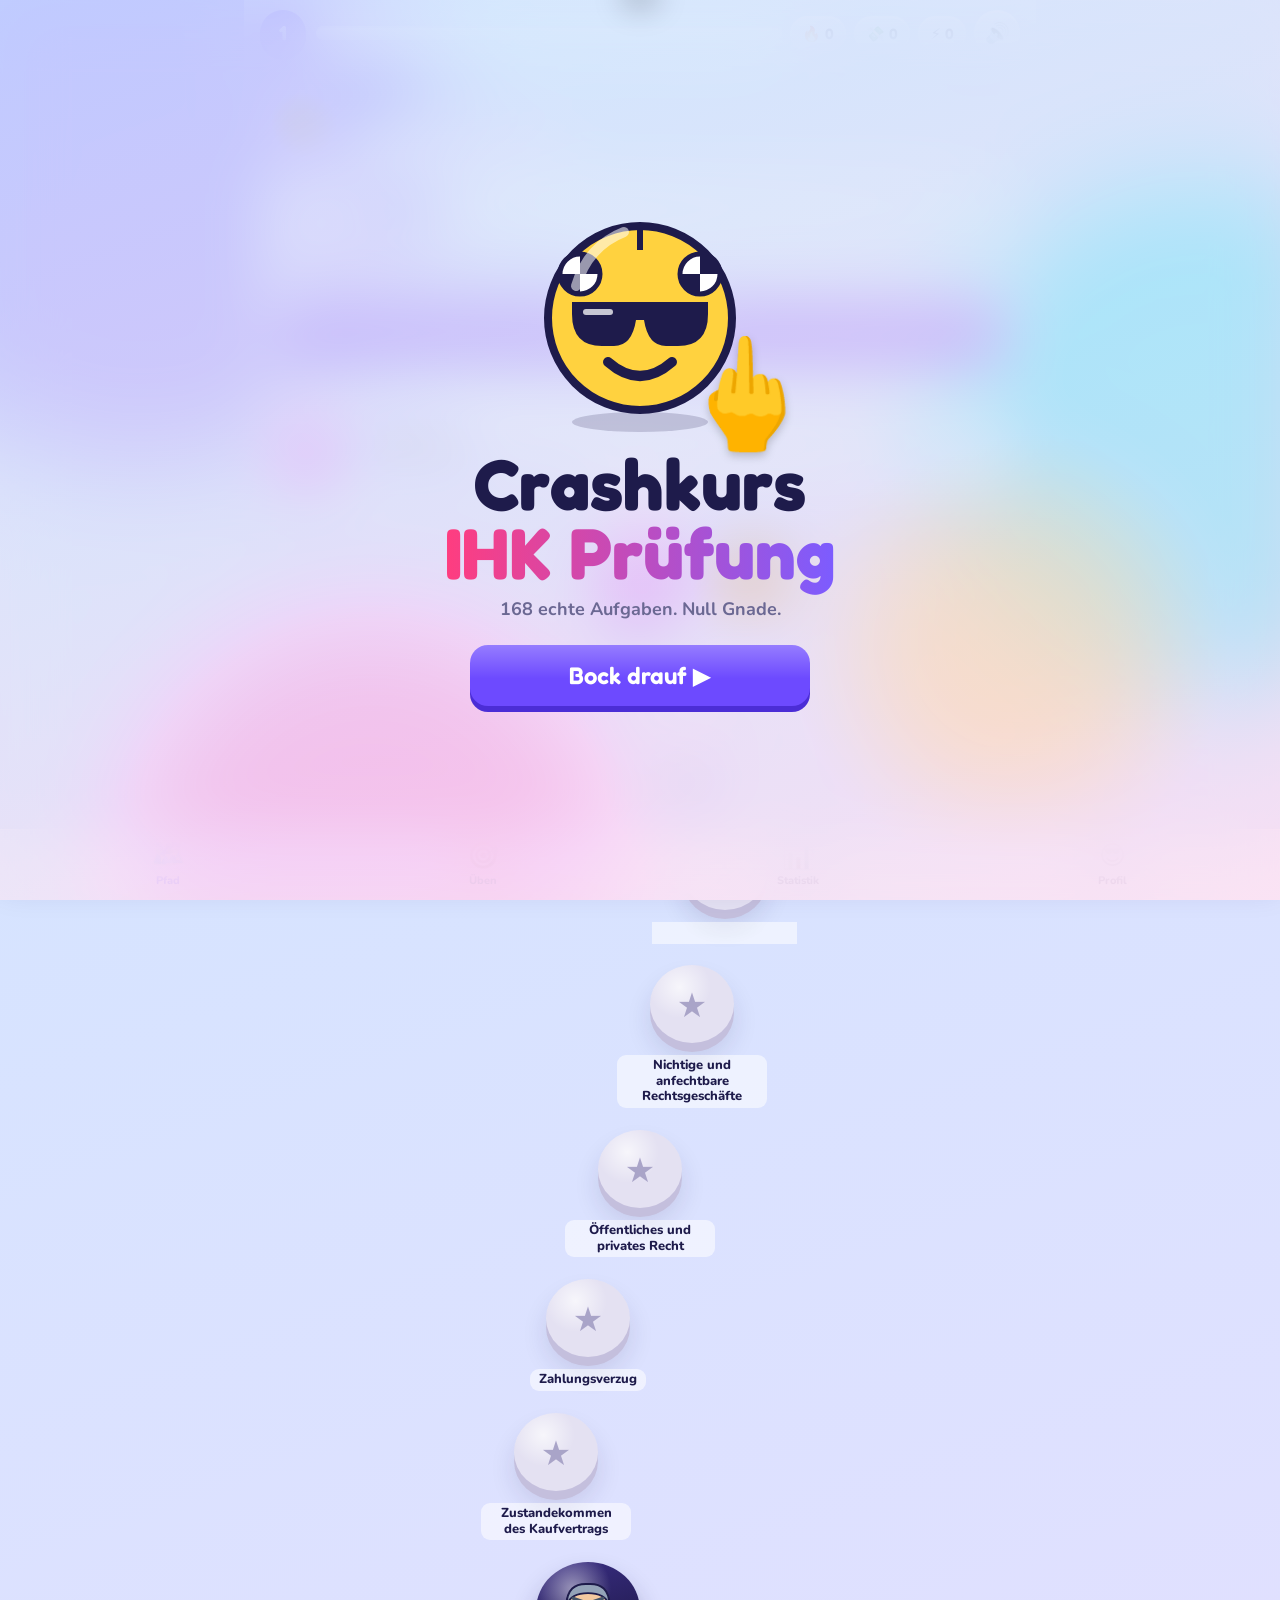
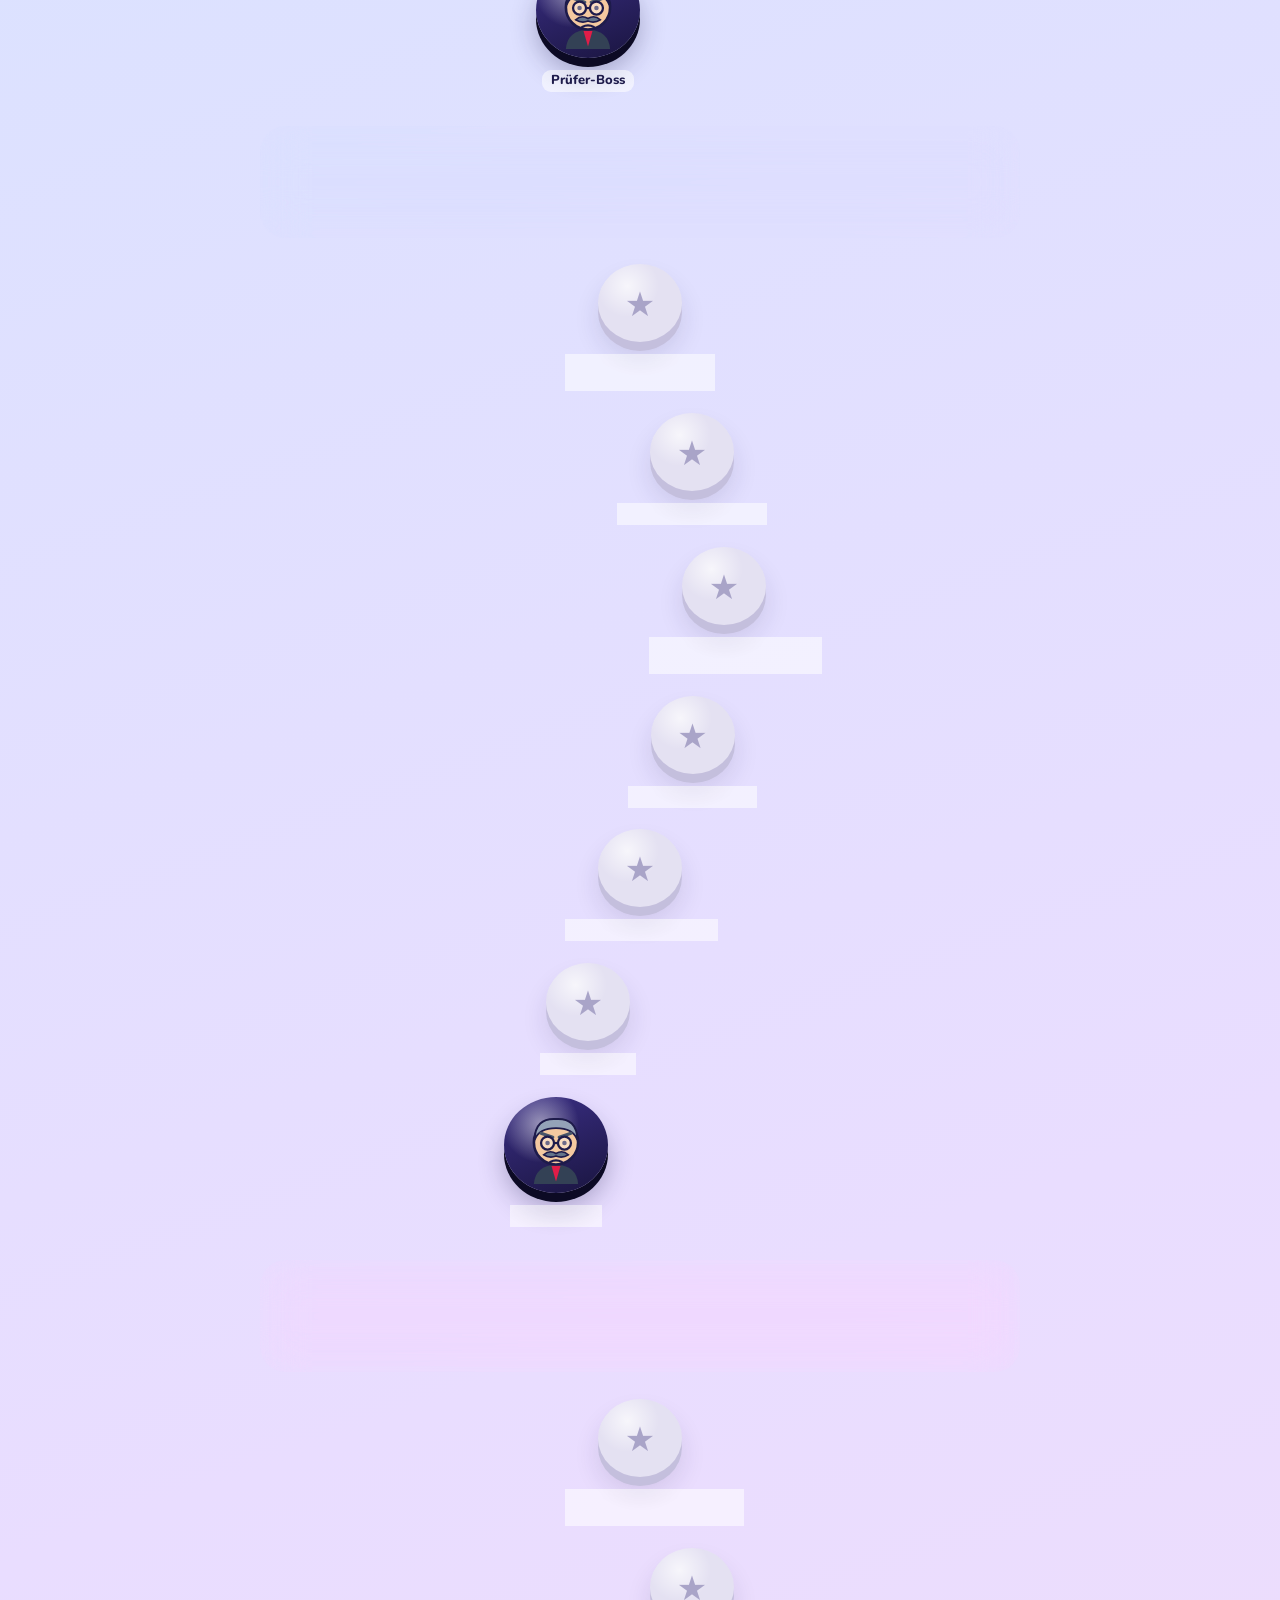
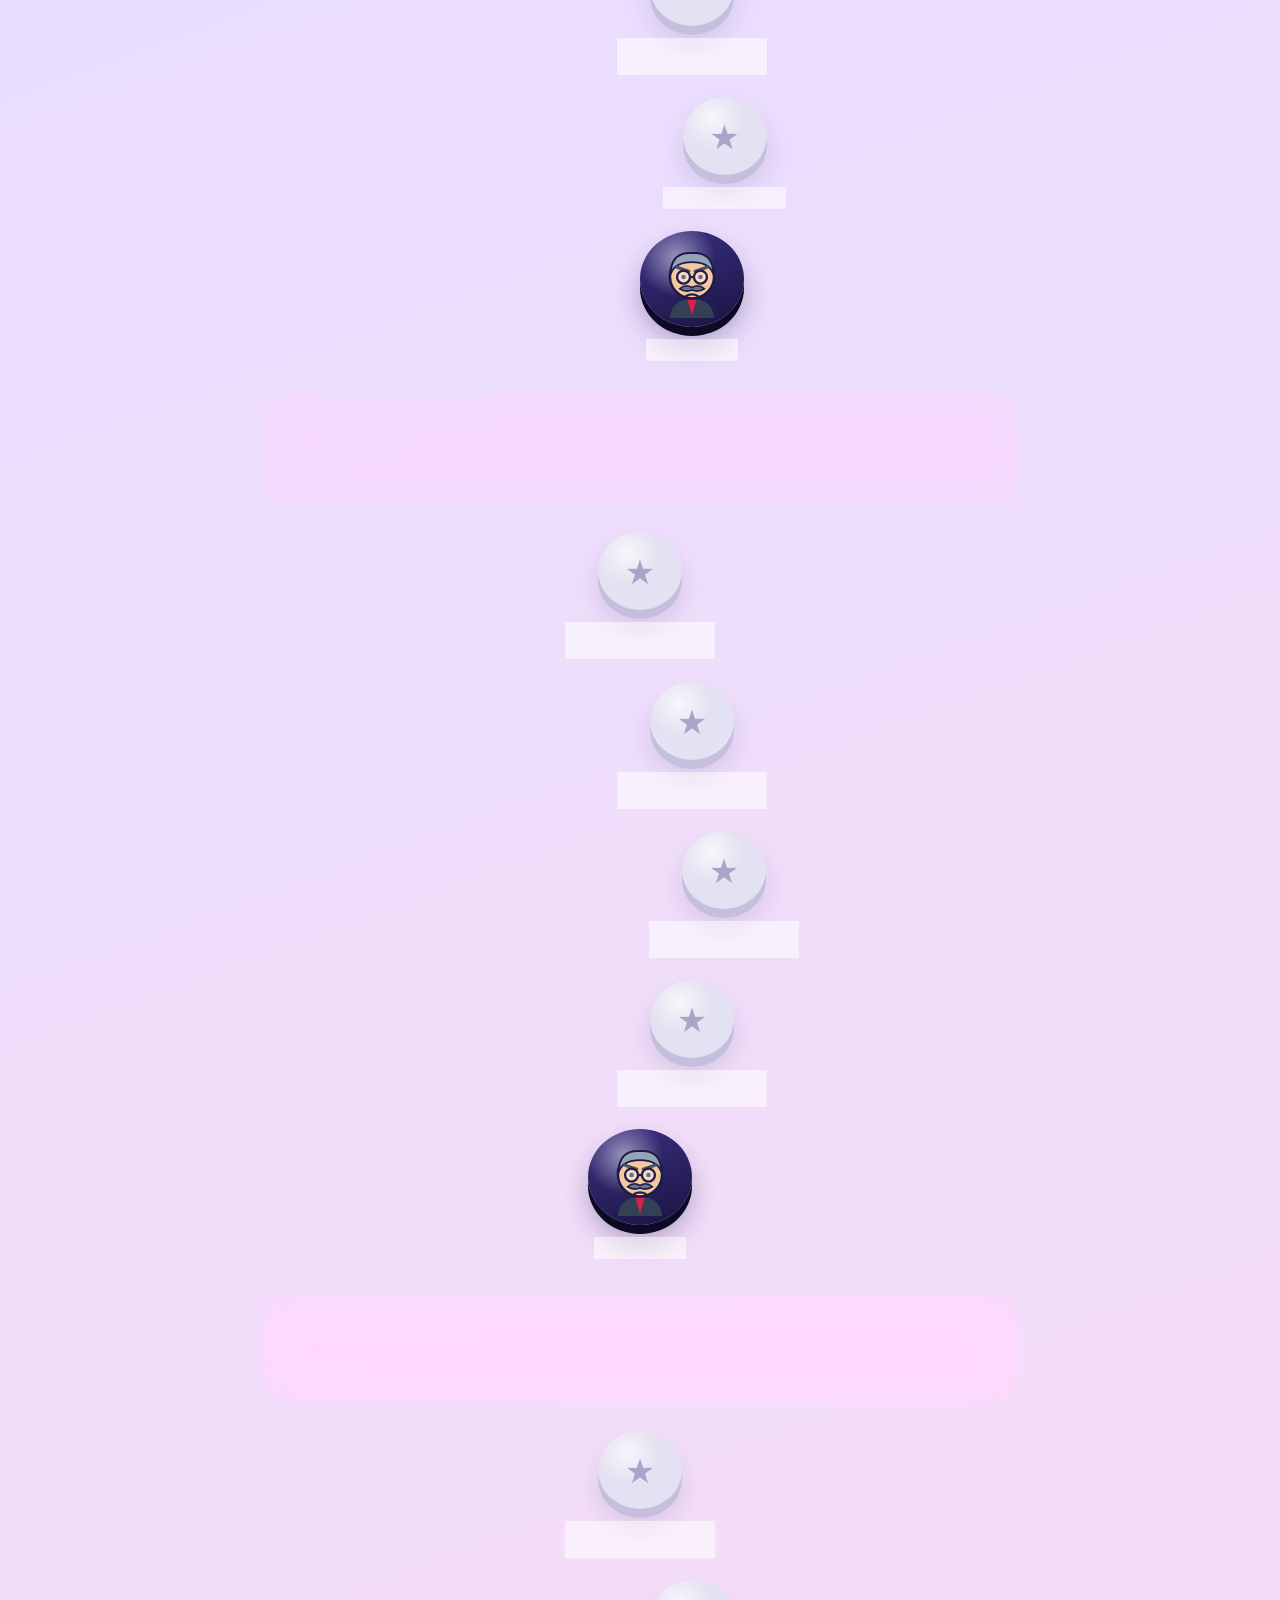
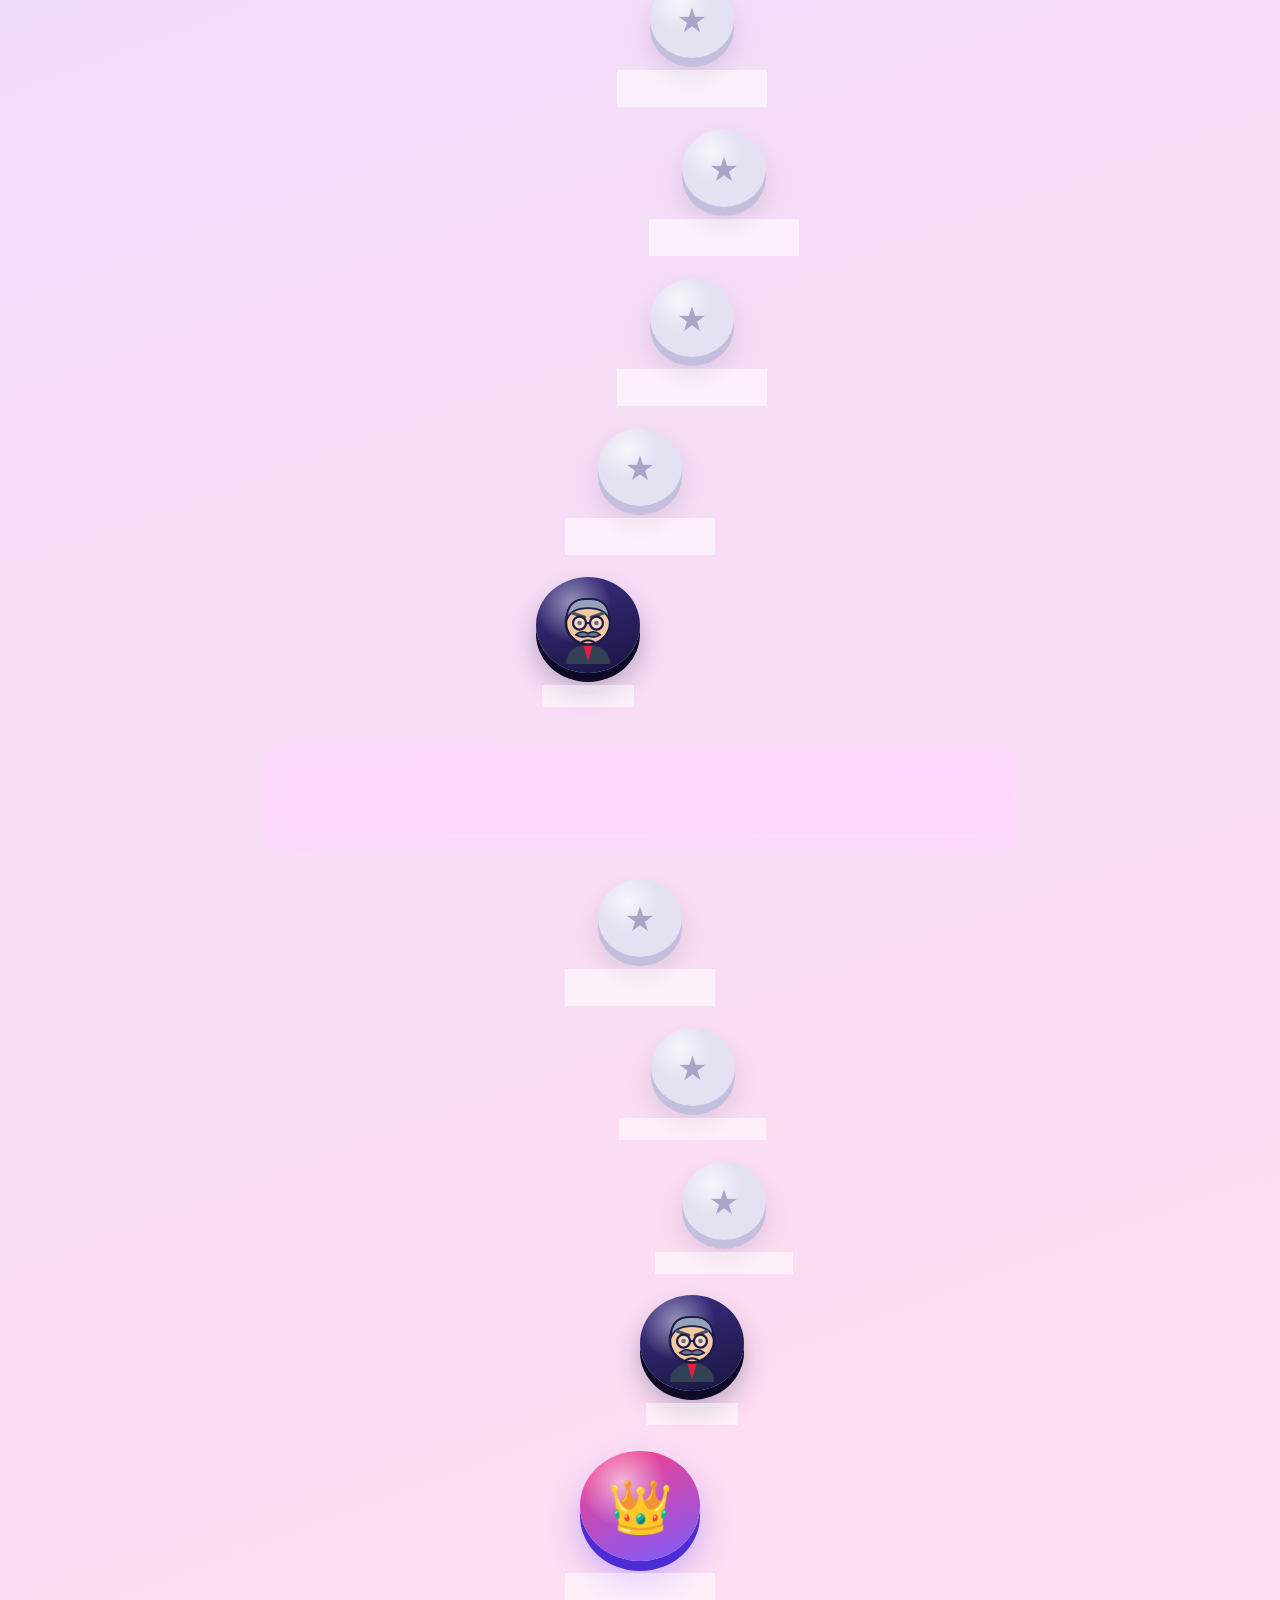
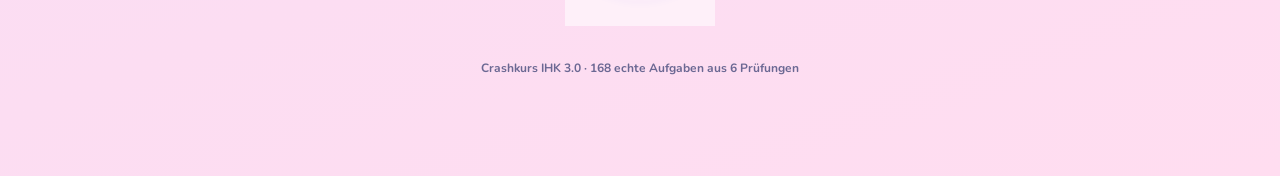
==== commit b05352a8: "Beta: Outfit-Größe überall gleich" ====
--- a/beta/index.html
+++ b/beta/index.html
@@ -458,6 +458,8 @@
 [data-theme=dark] .fb.bad h3{color:#FF9FB2}[data-theme=dark] .fb.ok h3{color:#86EFAC}
 [data-theme=dark] .why b{color:#fff}[data-theme=dark] .qt{background:rgba(255,255,255,.1);color:var(--ink)}
 [data-theme=dark] .lbl{color:#B9B4E6}
+.mask .o-hut{position:absolute;left:50%;top:-24%;font-size:56cqw;line-height:1;transform:translateX(-50%) rotate(-8deg);pointer-events:none;width:auto}
+.mask .o-acc{position:absolute;left:-16%;bottom:-2%;font-size:38cqw;line-height:1;pointer-events:none;width:auto}
 </style>
 </head>
 <body>
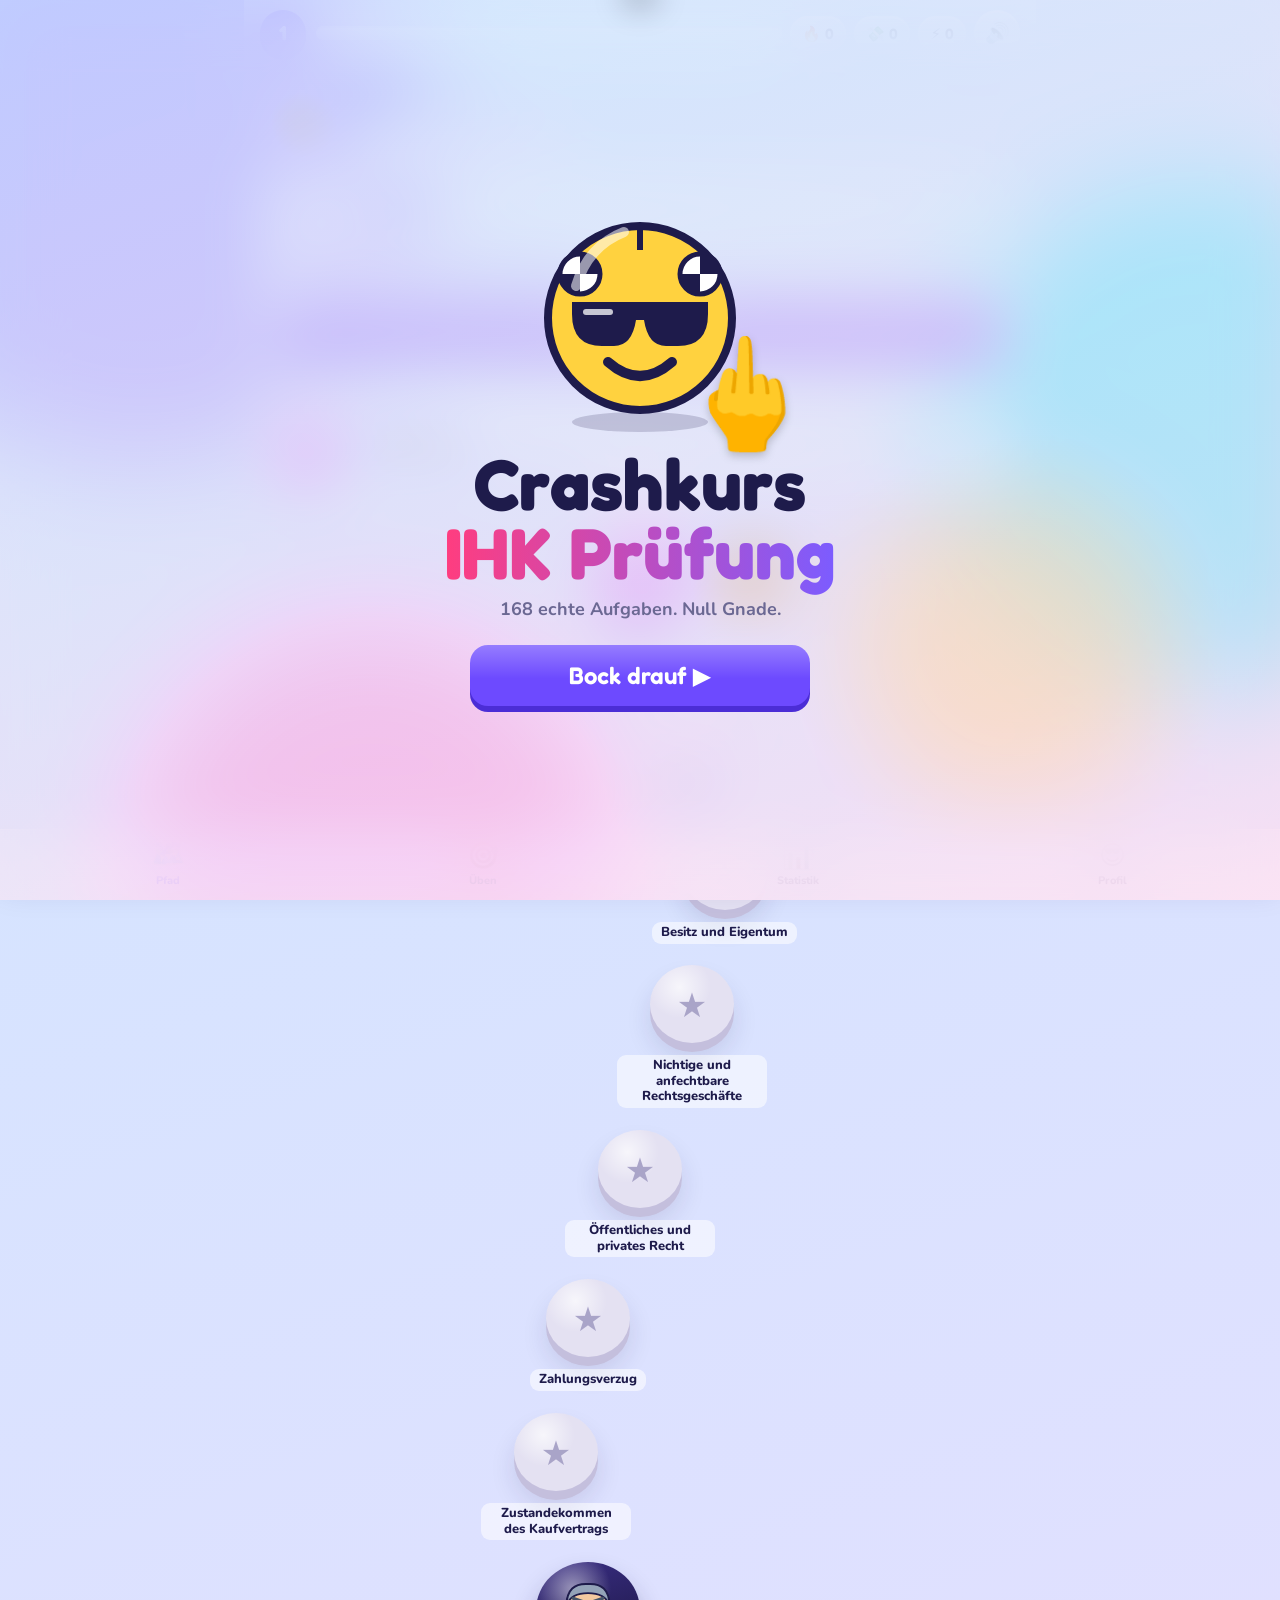
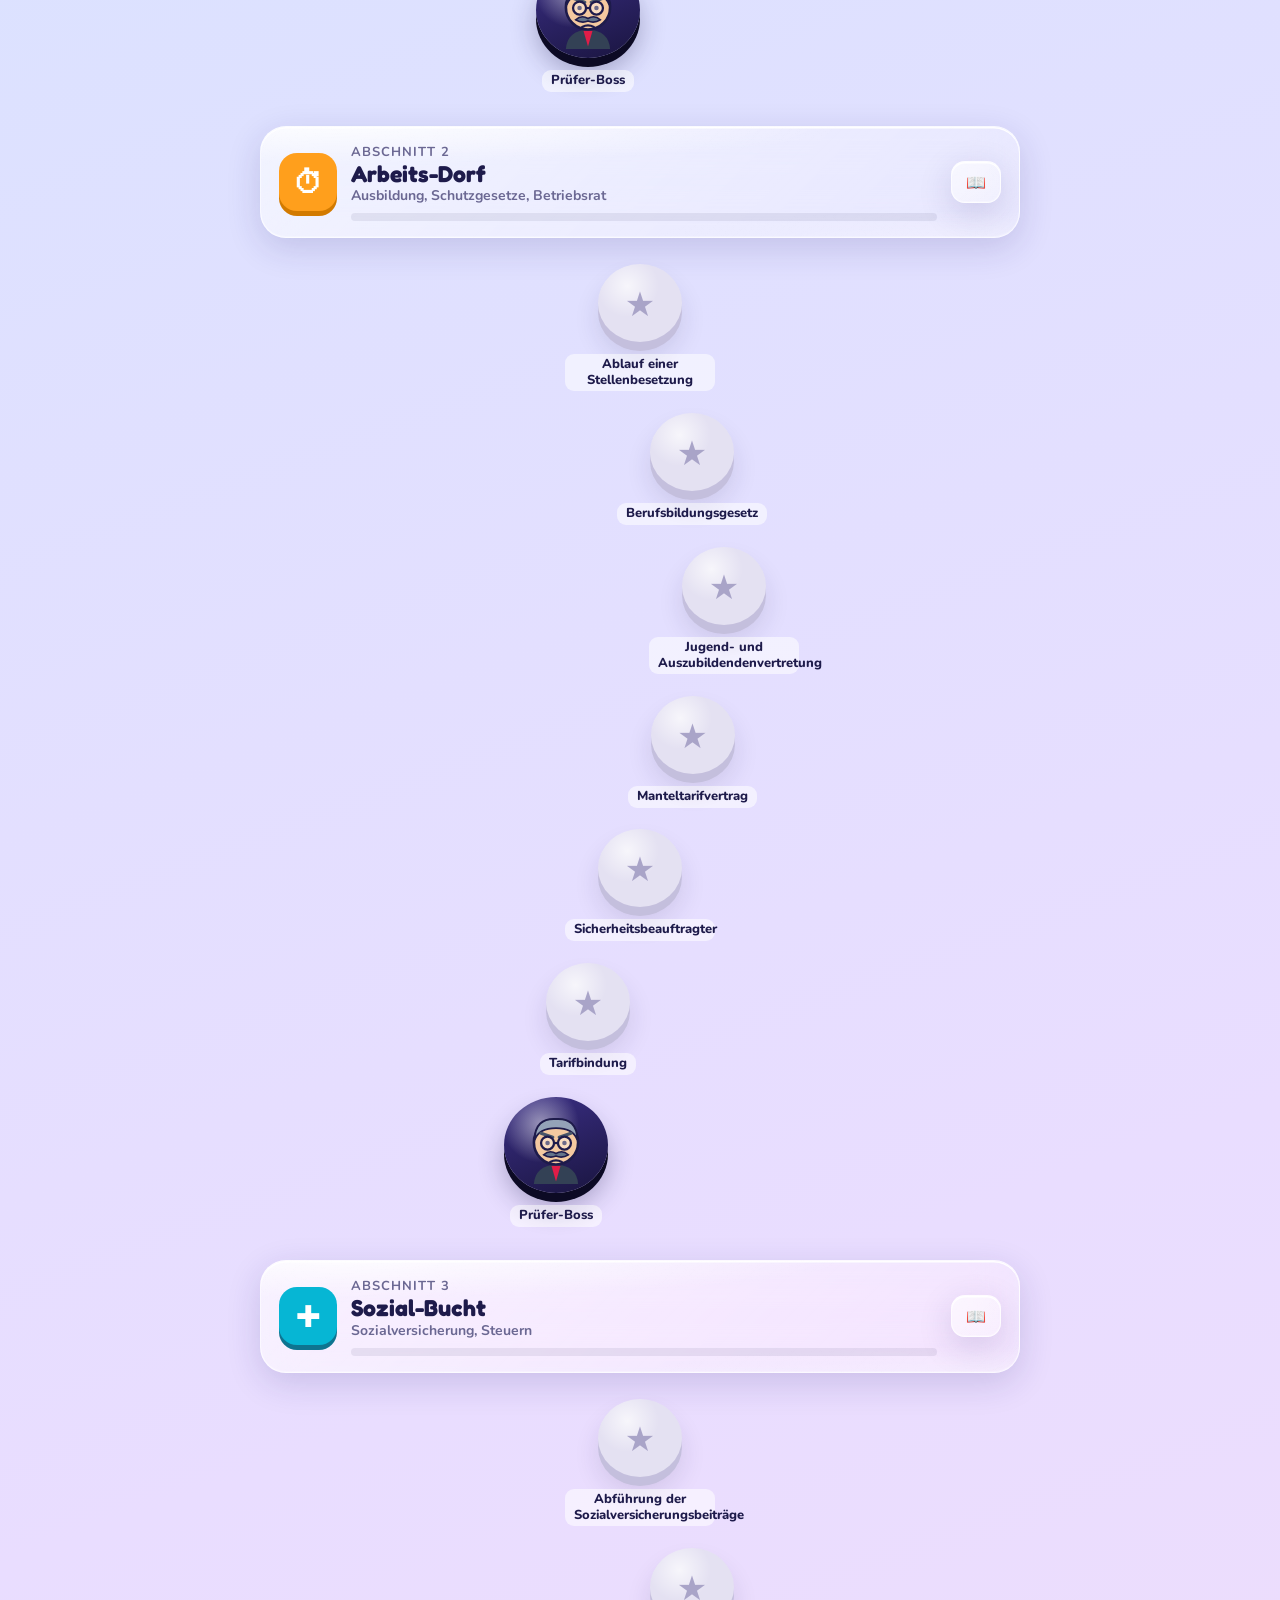
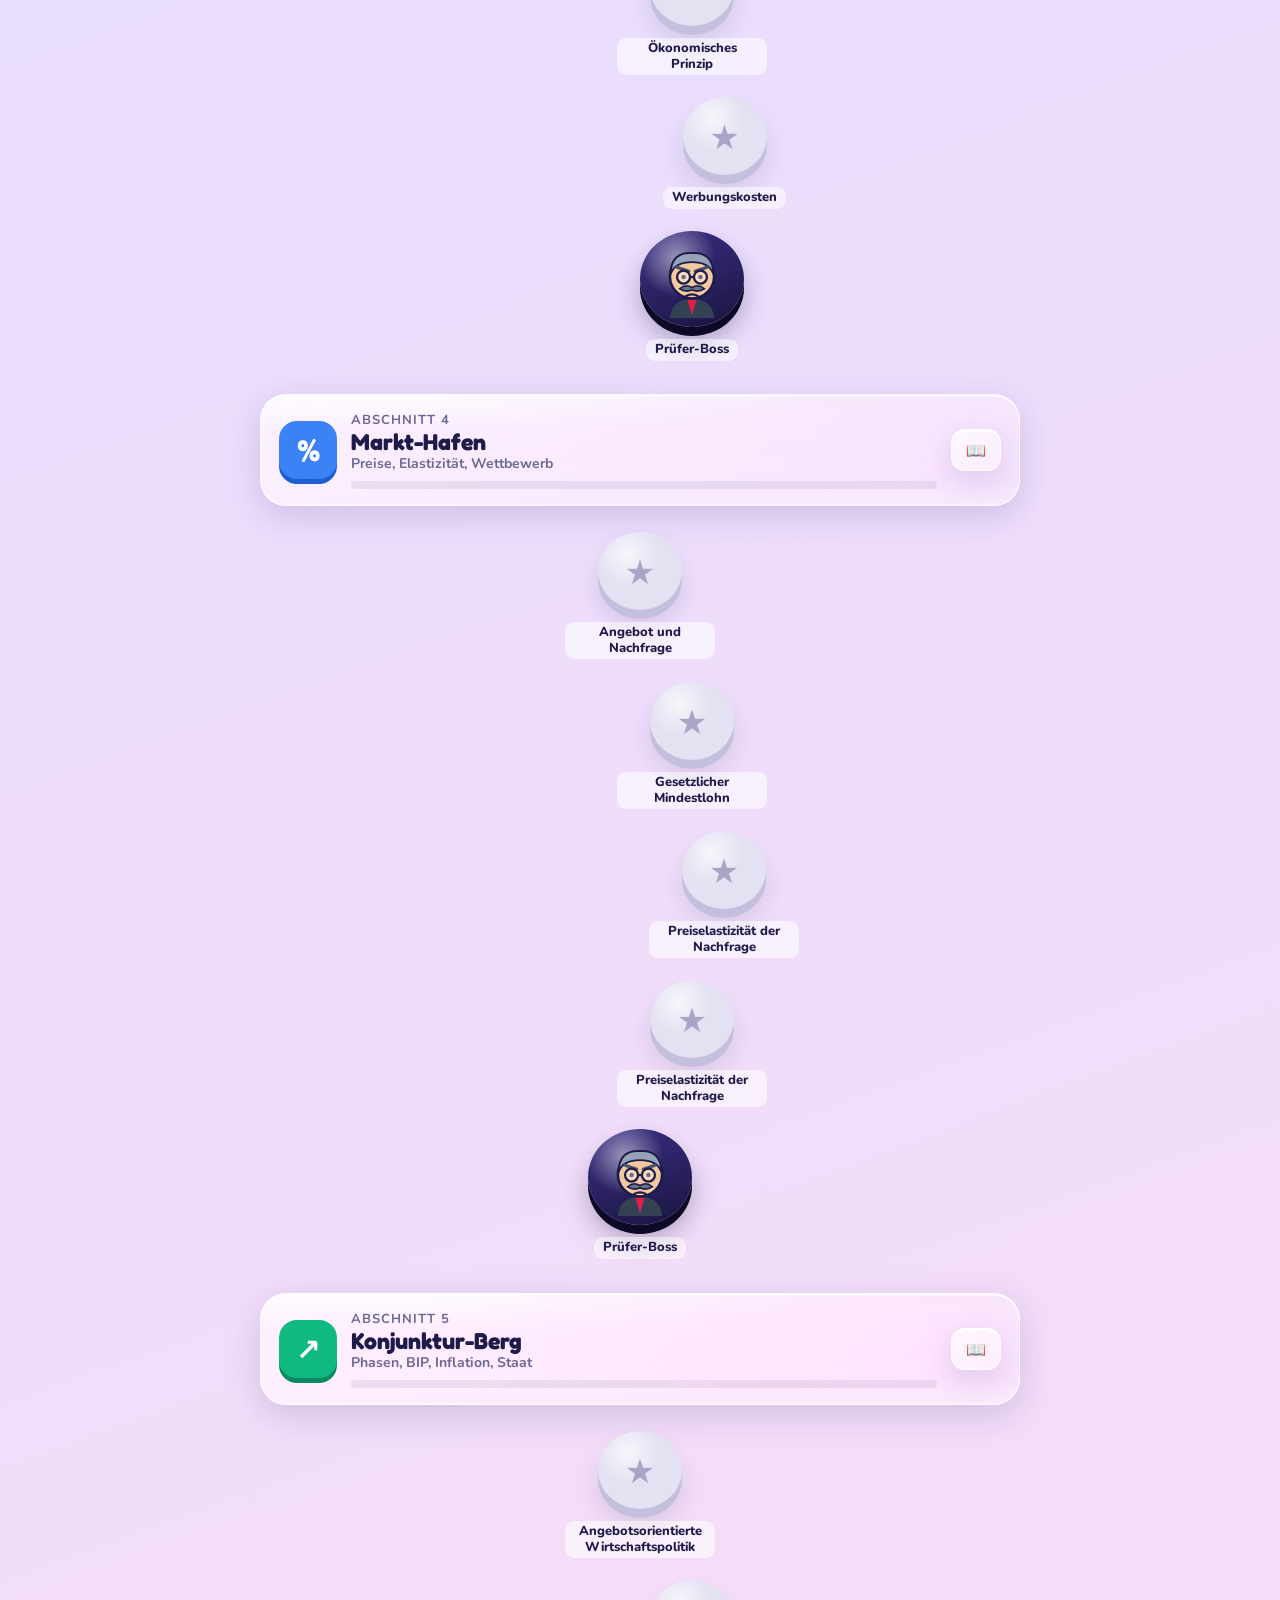
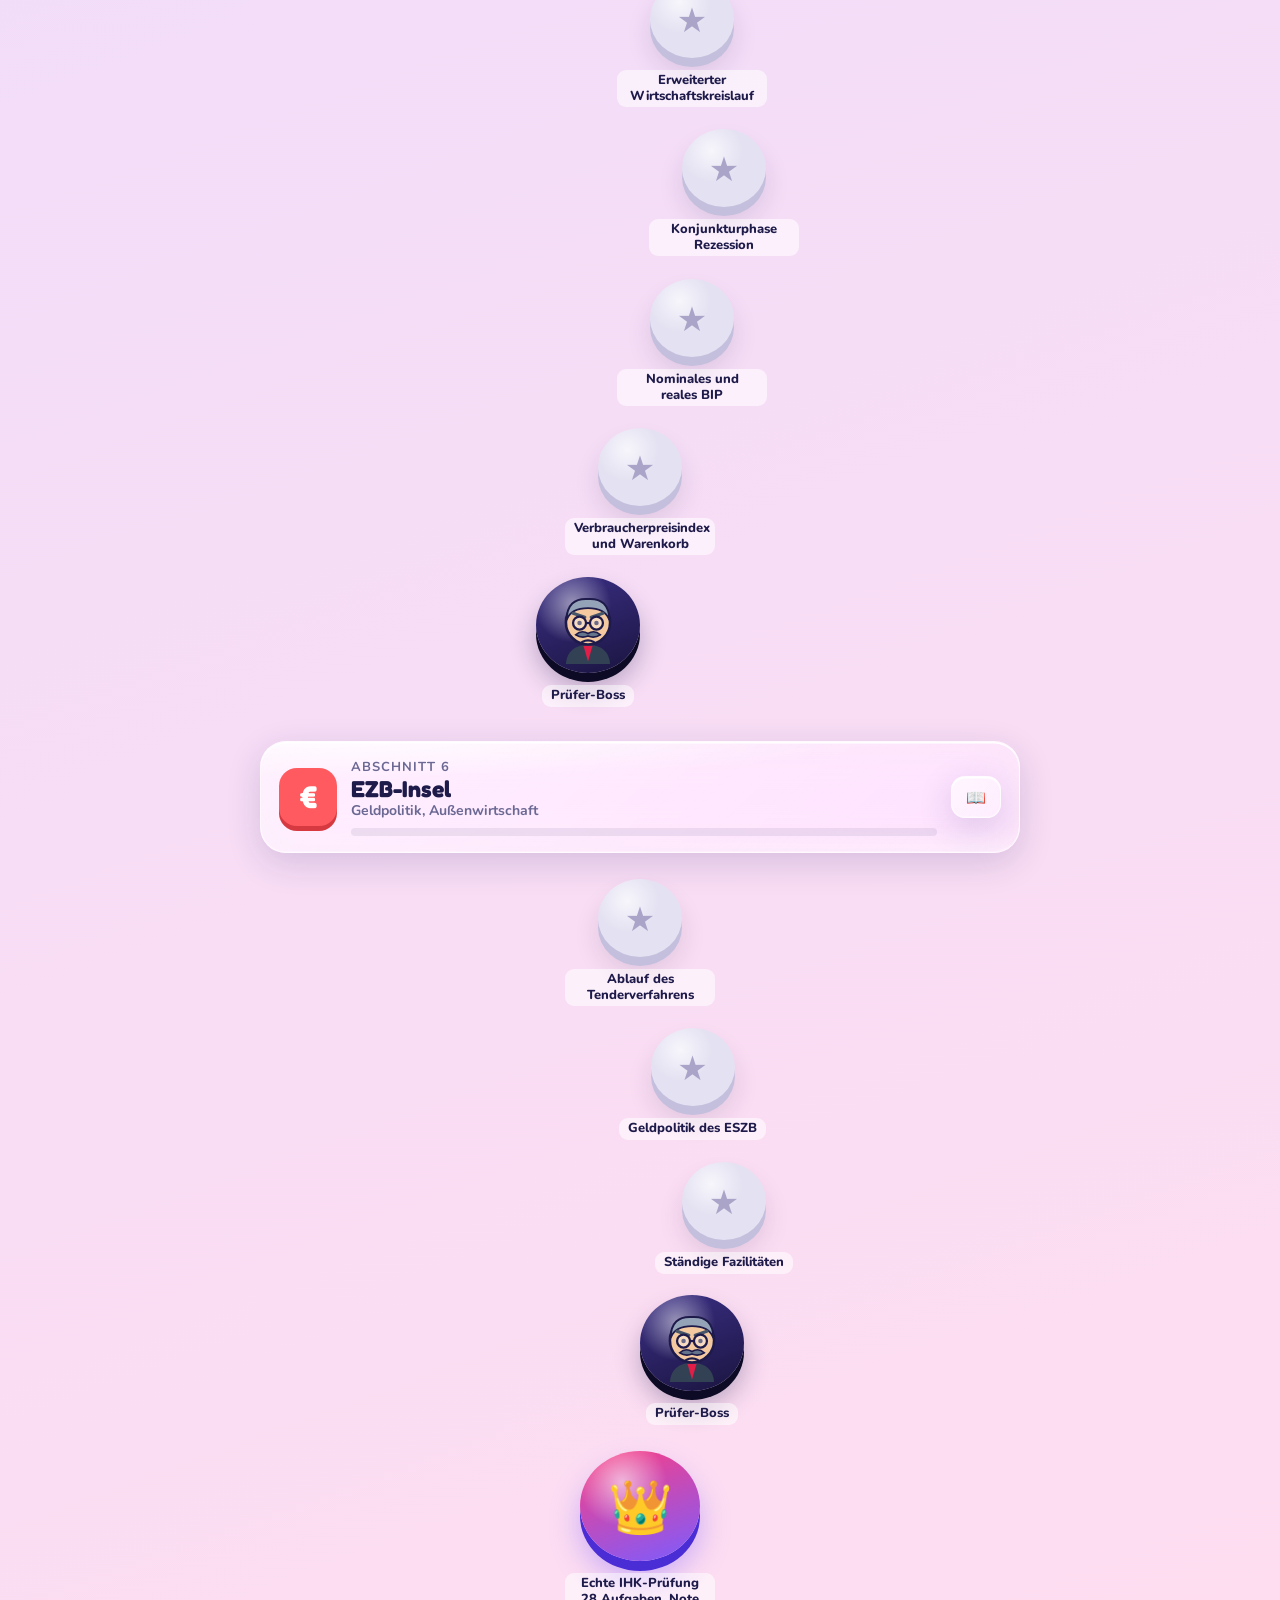
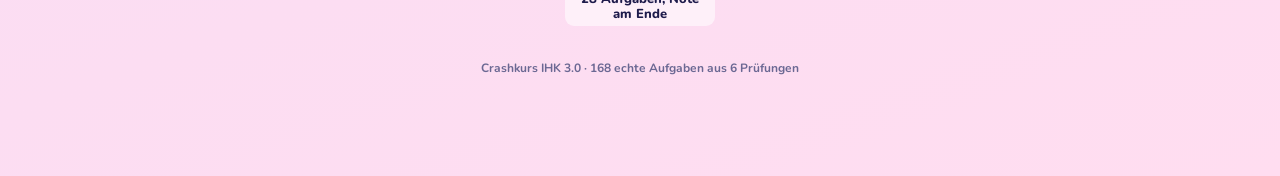
==== commit 32f39430: "iPad: mehr Spalten Co-Authored-By: Claude Opus 5.5 <noreply@anthropic.com>" ====
--- a/beta/index.html
+++ b/beta/index.html
@@ -460,6 +460,8 @@
 [data-theme=dark] .lbl{color:#B9B4E6}
 .mask .o-hut{position:absolute;left:50%;top:-24%;font-size:56cqw;line-height:1;transform:translateX(-50%) rotate(-8deg);pointer-events:none;width:auto}
 .mask .o-acc{position:absolute;left:-16%;bottom:-2%;font-size:38cqw;line-height:1;pointer-events:none;width:auto}
+/* iPad: mehr Spalten */
+@media (min-width:700px){.mgrid{grid-template-columns:repeat(4,1fr)}.kgrid{grid-template-columns:repeat(3,1fr)}.welten{grid-template-columns:repeat(3,1fr)}.egrid{grid-template-columns:repeat(3,1fr)}.sgrid{grid-template-columns:repeat(4,1fr)}}
 </style>
 </head>
 <body>
